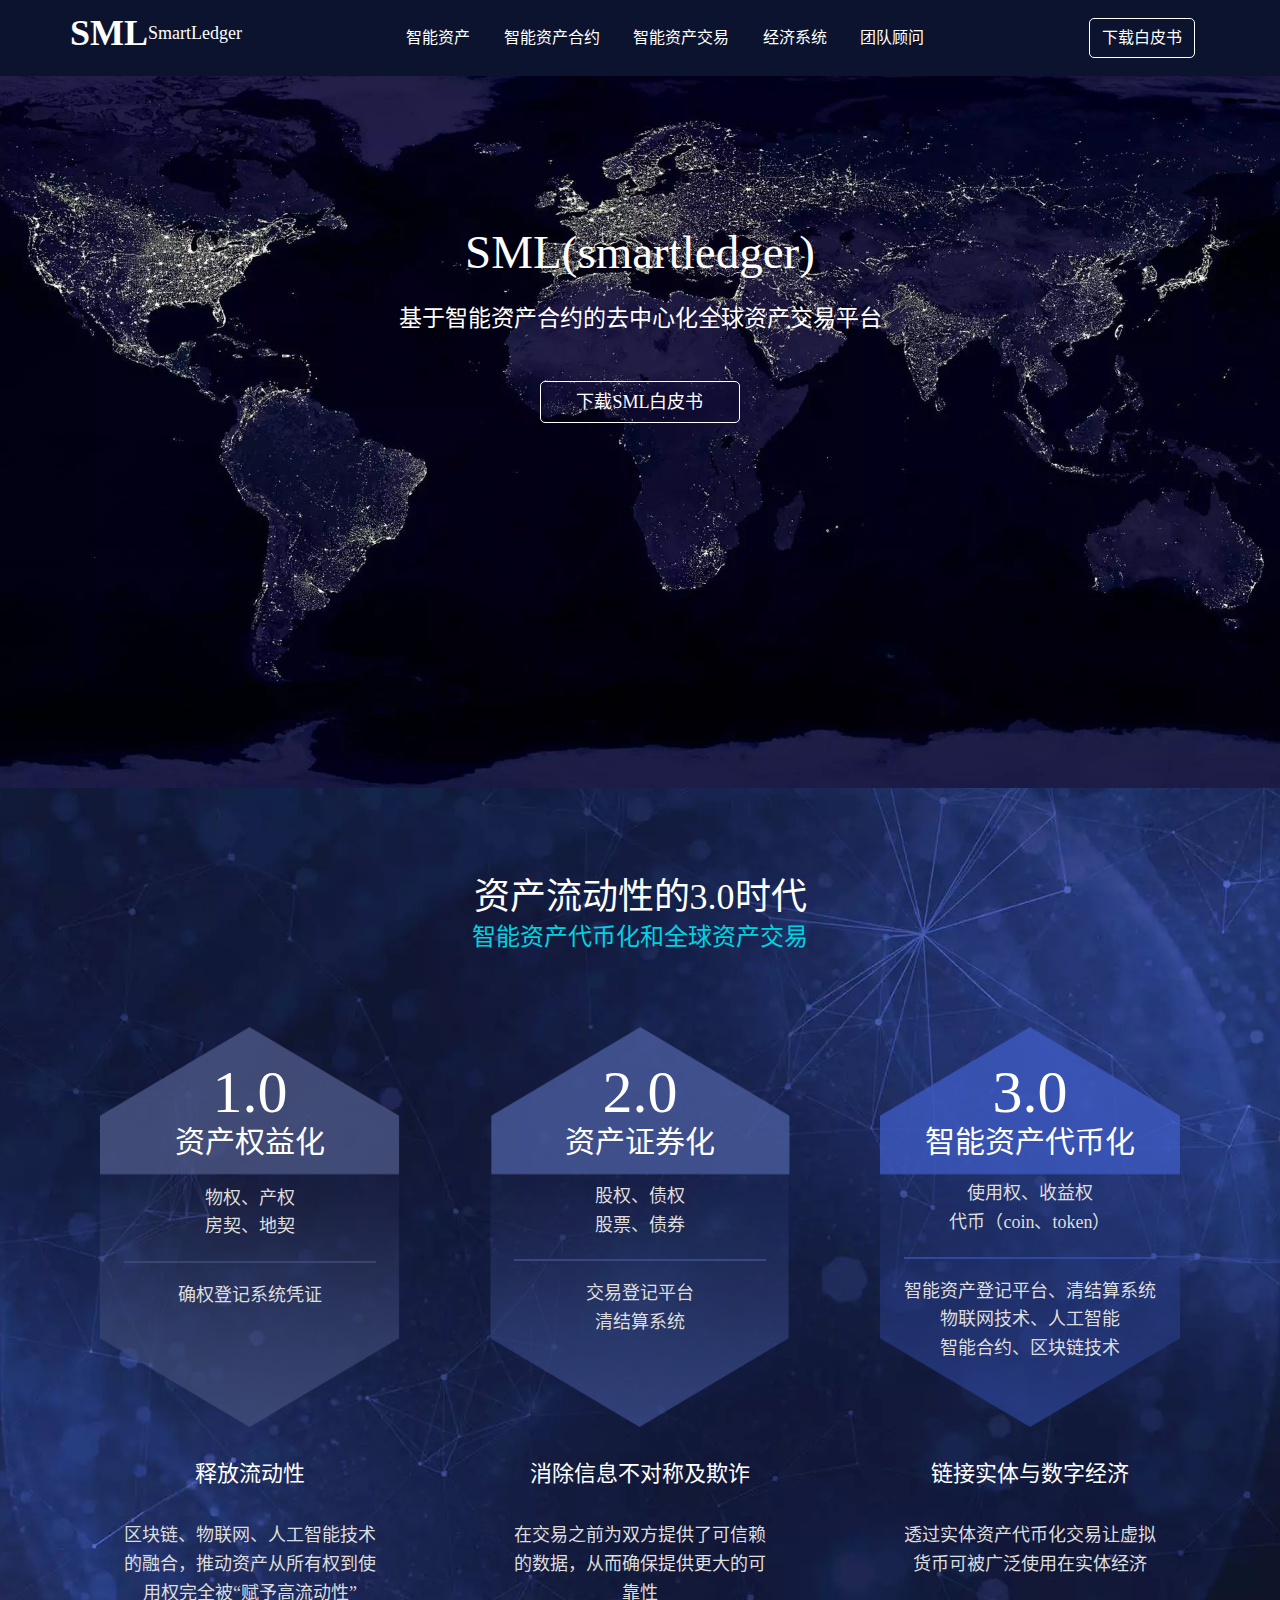
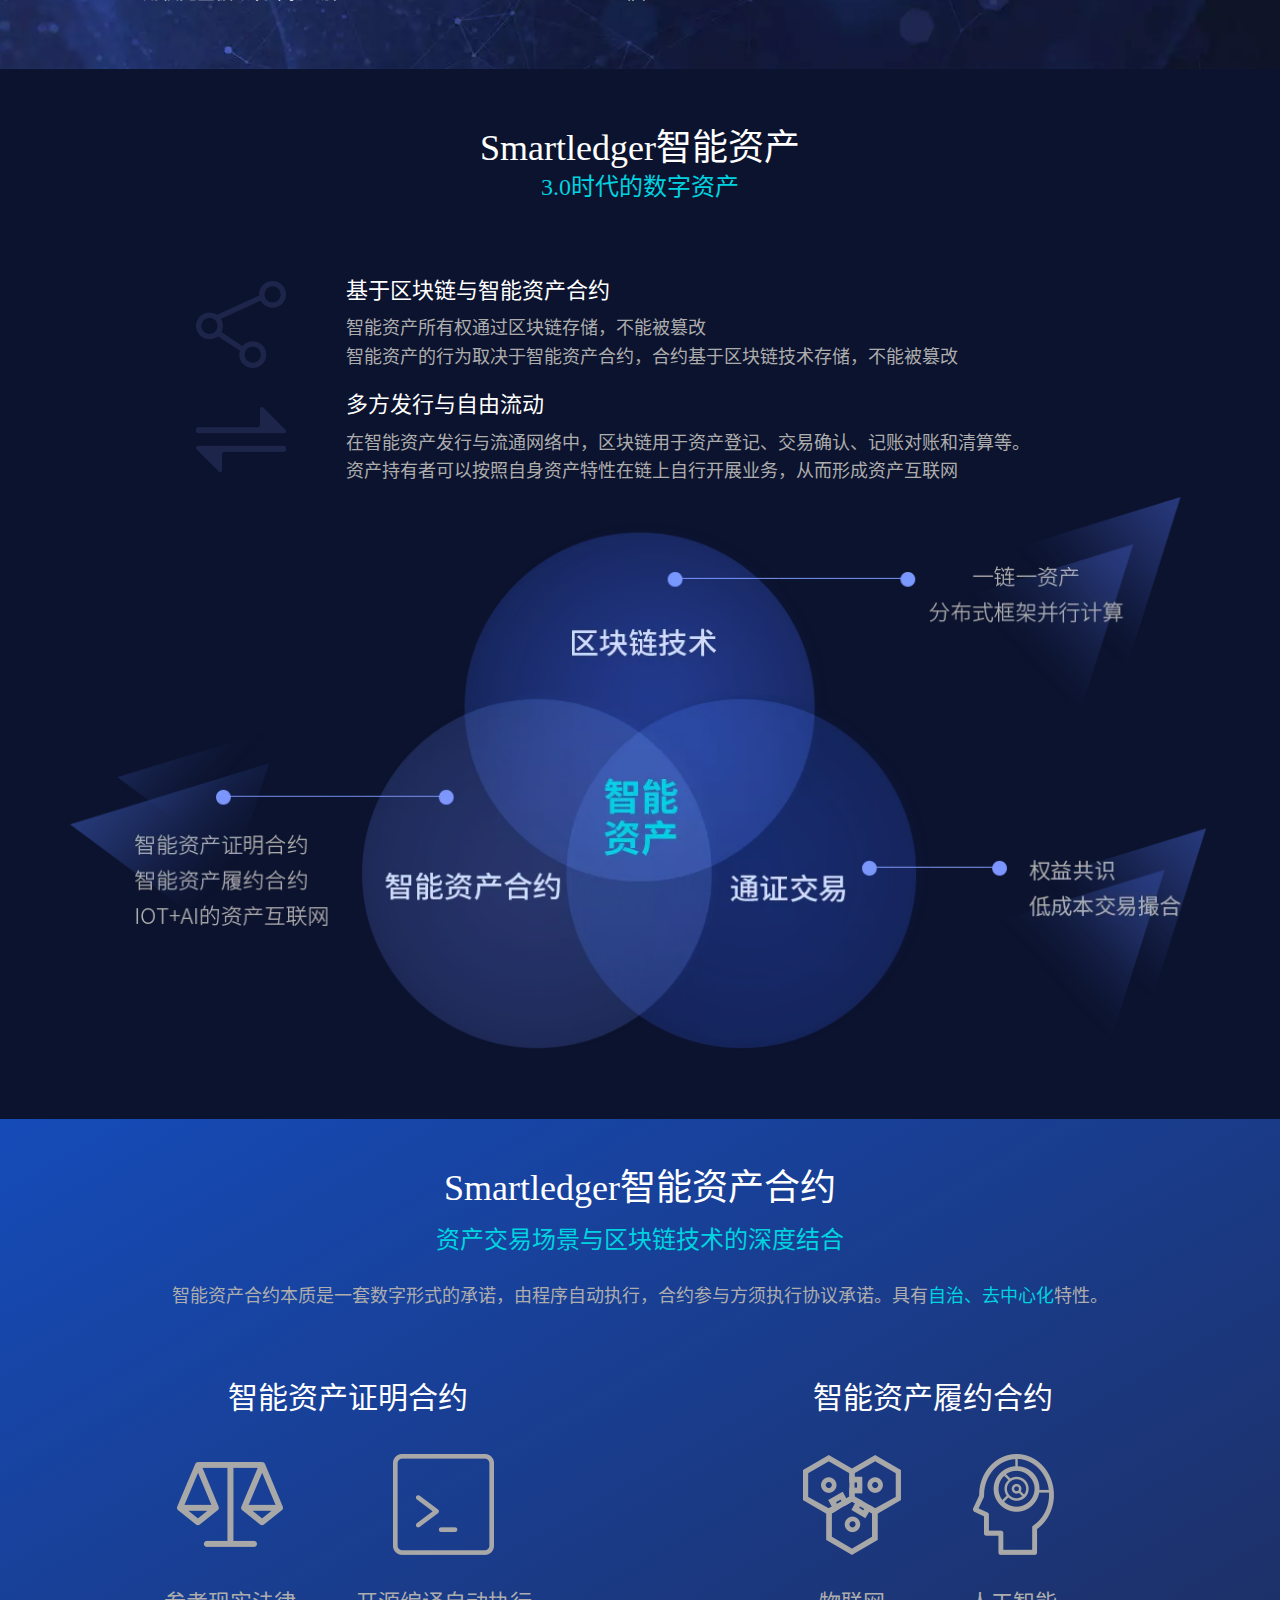
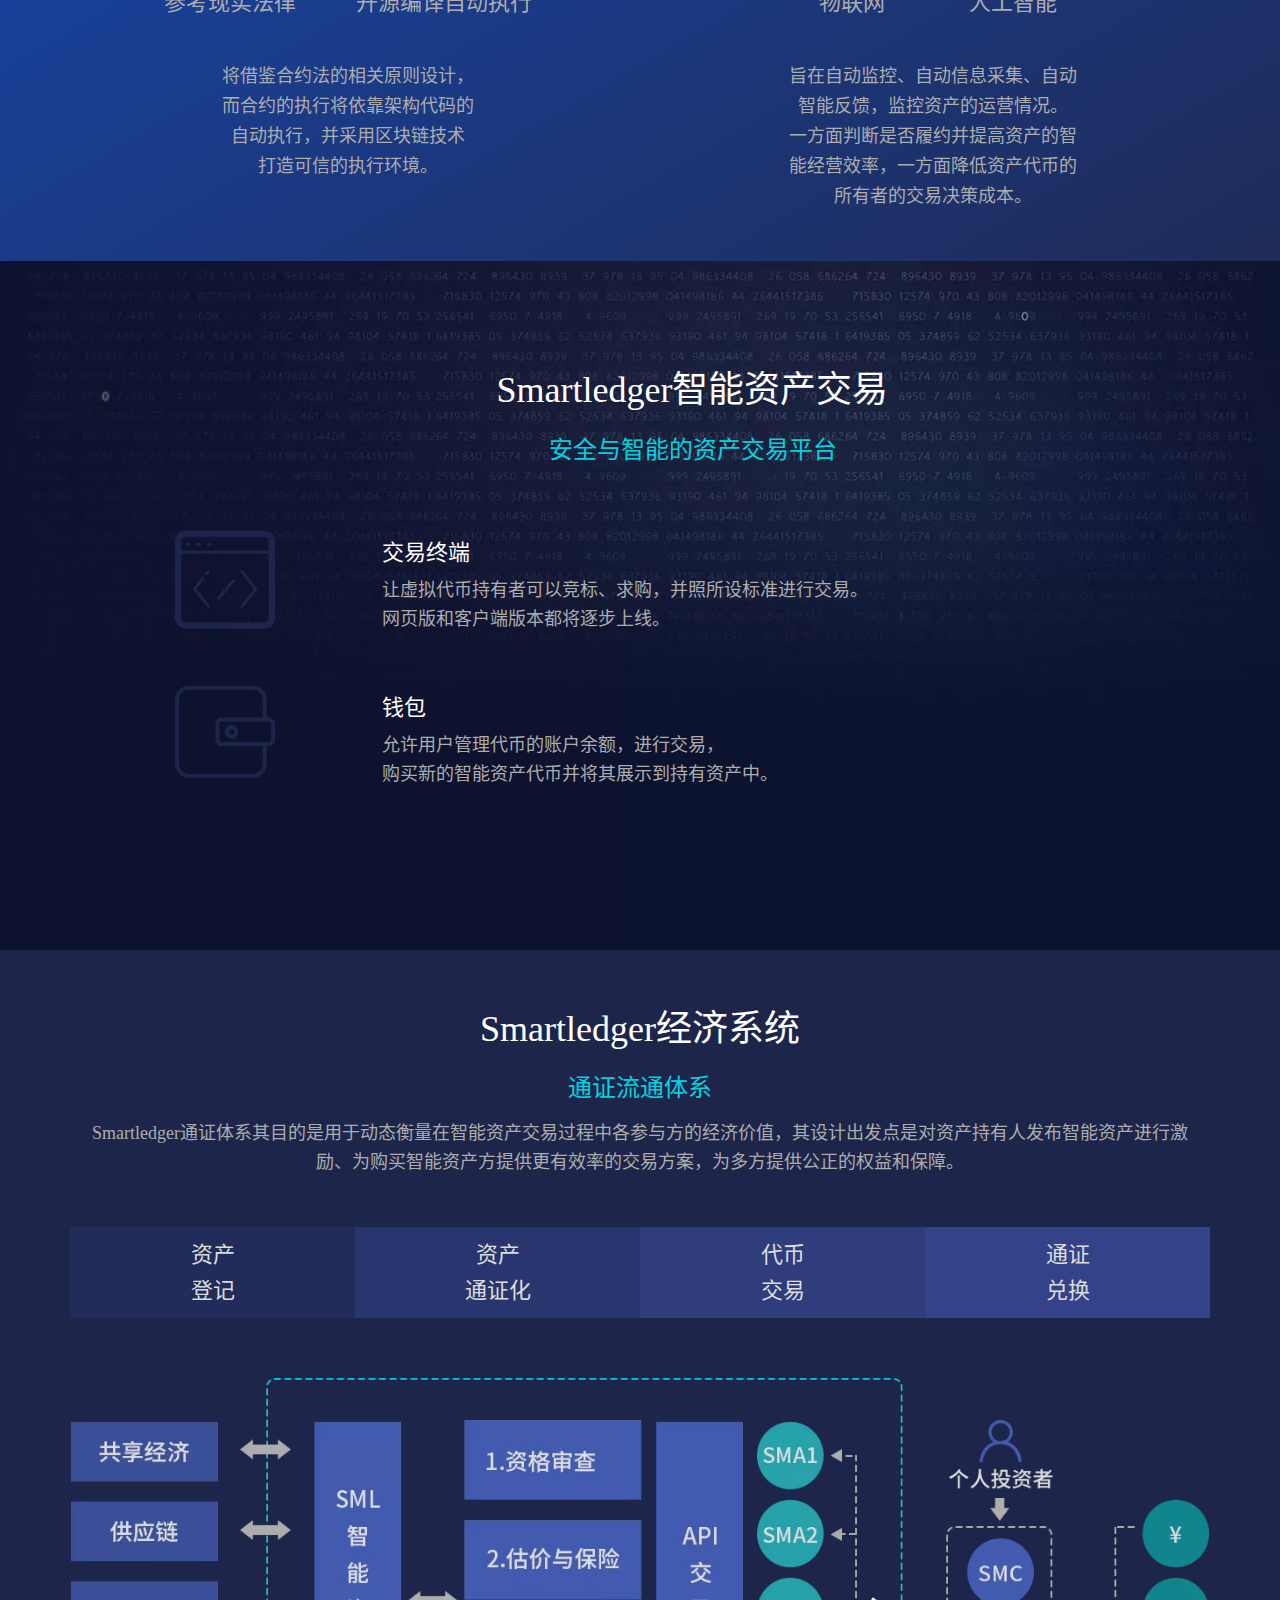
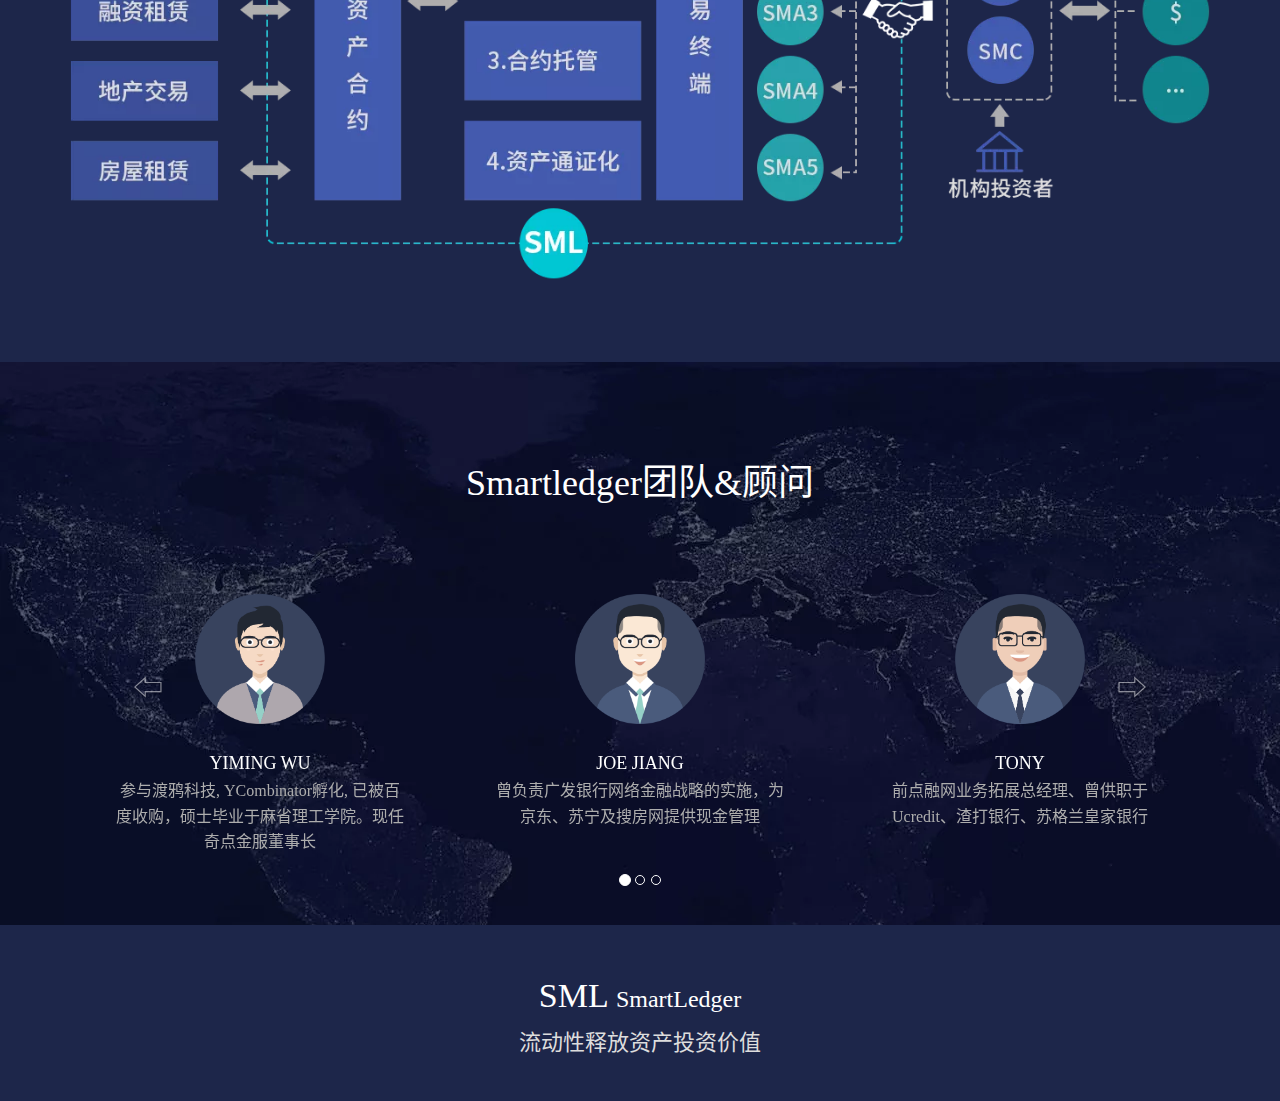
==== index.html @ 8472fa0f "修改图片，隐藏视频按钮" ====
<!DOCTYPE html>
<html class="no-js" lang="zh-CN"><head><meta http-equiv="Content-Type" content="text/html; charset=UTF-8">
  
<title>SML-SmartLedger</title>
<meta name="viewport" content="width=device-width, initial-scale=1.0">
<meta name="keywords" content="SML,sml,SmartLedger,smartledger,资产交易平台，交易平台，去中心化，智能资产">
<meta name="description" content="SML基于智能资产的去中心化资产交易平台-SmartLedger（SML）。">
<meta property="og:type" content="website">
<meta http-equiv="X-UA-Compatible" content="IE=edge">
<link rel="shortcut icon" href="./icon_35.png" type="image/x-icon">
<link href="./css/font-awesome.min.css" rel="stylesheet">
<link href="./css/app.css" rel="stylesheet">
<link rel="stylesheet" type="text/css" href="./css/style_cc.css">

<link rel="stylesheet" href="./css/index.css">


<!--[if lt IE 9]>
  <script src="./js/html5shiv.js"></script>
  <script src="./js/respond.js"></script>
<![endif]-->

<script async="" src="./js/hotjar-539921.js"></script>
<script async="" src="./js/modules-14db5ab5e0c940b032d5b5500ffa4f5d.js"></script>
<body data-spy="scroll" data-target=".navbar" data-offset="120" class="">
<!-- Start header -->
<header>
    <nav class="navbar navbar-default">
      <div class="container">

    <div class="navbar-header">
        <button type="button" class="navbar-toggle collapsed" data-toggle="collapse" data-target="#bs-example-navbar-collapse-1" aria-expanded="false">
            <span class="sr-only">Toggle navigation</span>
            <span class="icon-bar"></span>
            <span class="icon-bar"></span>
            <span class="icon-bar"></span>
        </button>
        <a class="navbar-brand" href="#videos"><h1>SML</h1> <span>SmartLedger</span></a>
    </div>

    <div class="collapse navbar-collapse" id="bs-example-navbar-collapse-1">
        <ul class="nav">
            <li><a href="#solution" class="page-scroll">智能资产</a></li>
            <li><a href="#be_found" class="page-scroll">智能资产合约</a></li>
            <li><a href="#how_it_works" class="page-scroll">智能资产交易</a></li>
            
            <li><a href="#features" class="page-scroll">经济系统</a></li>
            
            <li><a href="#testimonials" class="page-scroll">团队顾问</a></li>
            
            <a target="_blank" href="http://scapital-documents.oss-cn-beijing.aliyuncs.com/Smartledger%E7%99%BD%E7%9A%AE%E4%B9%A6.pdf" class="btn btn-trial">下载白皮书</a>
        </ul>
    </div>
</div>
    </nav>
</header>
<!-- End header -->

<!-- start video sections -->
<section class="video" id="videos">
      <div class="container-fluid">
    <div class="row">
        <div class="col-md-12 pad0">
            <div class="playbtn-container">
                <div href="#">
                    <img src="./img/earth.webp" class="img-responsive overlay">
                </div>
                <div class="content-div text-center">
                    <p class="video-title">SML(<span>smartledger</span>)</p>
                    <p class="video-tag">基于智能资产合约的去中心化全球资产交易平台</p>
                    <p class="video-button">
                        <a target="_blank" href="http://scapital-documents.oss-cn-beijing.aliyuncs.com/Smartledger%E7%99%BD%E7%9A%AE%E4%B9%A6.pdf">下载SML白皮书</a>
                        <!-- <a data-toggle="modal" data-target="#videoModal">查看视频<img src="./img/play.png"></a> -->
                    </p>
                </div>

            </div>
        </div>
    </div>
</div>
</section>
<!-- End video sections -->
<!-- Start Trial -->
<section class="trial">
    <div class="container">
    <div class="row">
        <div class="col-md-12 text-center">
            <h3 class="section-heading">资产流动性的3.0时代</h3>
            <p class="color-blue">智能资产代币化和全球资产交易</p>
            <div class="clearfix"></div>
            <div class="row space60 content">
                <div class="col-md-4 col-sm-4">
                    <div class="block1">
                        <p class="percentage">1.0<br><span>资产权益化</span></p>
                        <div class="content-title">物权、产权<br>房契、地契<br> <div>确权登记系统凭证</div></div>
                    </div>
                    <div class="content-bottom">
                        <h5>释放流动性</h5>
                        <p>区块链、物联网、人工智能技术的融合，推动资产从所有权到使用权完全被“赋予高流动性”</p>
                    </div>
                </div>
                <div class="col-md-4 col-sm-4">
                    <div class="block2">
                        <p class="percentage">2.0<br><span>资产证券化</span></p>
                        <div class="content-title">股权、债权<br>股票、债券<br> <div>交易登记平台<br>清结算系统</div></div>
                    </div>
                    <div class="content-bottom">
                        <h5>消除信息不对称及欺诈</h5>
                        <p>在交易之前为双方提供了可信赖的数据，从而确保提供更大的可靠性</p>
                    </div>
                </div>
                <div class="col-md-4 col-sm-4">
                    <div class="block3">
                        <p class="percentage">3.0<br><span>智能资产代币化</span></p>
                        <div class="content-title">使用权、收益权<br>代币（coin、token）<br> <div>智能资产登记平台、清结算系统<br>物联网技术、人工智能<br>智能合约、区块链技术</div></div>
                    </div>
                    
                    <div class="content-bottom">
                        <h5>链接实体与数字经济</h5>
                        <p>透过实体资产代币化交易让虚拟货币可被广泛使用在实体经济</p>
                    </div>
                </div>
            </div>
            <div class="row space30 mobile">
                <div class="col-xs-12 col-sm-12">
                    <div class="box">
                        <p class="percentage">1.0&nbsp;&nbsp;资产权益化</p>
                        <div class="content-title">物权、产权、房契、地契<br> <div>确权登记系统凭证</div></div>
                    </div>
                </div>
                <div class="col-xs-12 col-sm-12">
                    <div class="box">
                        <p class="percentage">2.0&nbsp;&nbsp;资产证券化</p>
                        <div class="content-title">股权、债权、股票、债券<br> <div>交易登记平台<br>清结算系统</div></div>
                    </div>
                </div>
                <div class="col-xs-12 col-sm-12">
                    <div class="box">
                        <p class="percentage">3.0&nbsp;&nbsp;智能资产代币化</p>
                        <div class="content-title">使用权、收益权、代币(coin\token)<br> <div>智能资产登记平台、清结算系统<br>物联网技术、人工智能<br>智能合约、区块链技术</div></div>
                    </div>
                </div>
                <div class="clearfix"></div>
                <div class="content-bottom">
                    <h5>释放流动性</h5>
                    <p>区块链、物联网、人工智能技术的融合，推动资产从所有权到使用权完全被“赋予高流动性”</p>
                </div>
                <div class="content-bottom">
                    <h5>消除信息不对称及欺诈</h5>
                    <p>在交易之前为双方提供了可信赖的数据，从而确保提供更大的可靠性</p>
                </div>
                <div class="content-bottom">
                    <h5>链接实体与数字经济</h5>
                    <p>透过实体资产代币化交易让虚拟货币可被广泛使用在实体经济</p>
                </div>

            </div> 
        </div>
    </div>
</div>
</section>
<!--End Start Trial -->

<!-- Start Solution -->
<section class="solution" id="solution">
    <div class="container">
    <div class="row">
        <div class="col-md-12 text-center">
            <h3 class="section-heading text-center">Smartledger智能资产</h3>
            <p class="color-blue">3.0时代的数字资产</p>
            <div class="clearfix"></div>
            <div class="space50 content">
                <div>
                    <div class="img">
                        <img src="./img/icon1.png" alt="">
                    </div>
                    <div>
                        <h5>基于区块链与智能资产合约</h5>
                        <p>智能资产所有权通过区块链存储，不能被篡改<br>智能资产的行为取决于智能资产合约，合约基于区块链技术存储，不能被篡改</p>
                    </div>
                </div>
                <div>
                    <div class="img">
                        <img src="./img/icon2.png" alt="">
                    </div>
                    <div>
                        <h5>多方发行与自由流动</h5>
                        <p>在智能资产发行与流通网络中，区块链用于资产登记、交易确认、记账对账和清算等。<br>资产持有者可以按照自身资产特性在链上自行开展业务，从而形成资产互联网</p>
                    </div>
                    
                </div>
            </div>
        </div>
        <div class="col-md-12 text-center assets-img">
            <img src="./img/image3.webp" alt="">
        </div>
    </div>
</div>
</section>
<!-- End Solution -->

<!-- Start Be found -->
<section class="be_found" id="be_found">
    <div class="container">
    <div class="row">
        <div class="col-md-12 text-center">
<h3 class="section-heading text-center">Smartledger智能资产合约</h3>
            <p class="color-blue text-height">资产交易场景与区块链技术的深度结合</p>
            <p class="text-2">智能资产合约本质是一套数字形式的承诺，由程序自动执行，合约参与方须执行协议承诺。具有<span style="color:#00d3e0;">自治、去中心化</span>特性。</p>
            <div class="clearfix"></div>
        </div>
        <div class="col-md-12">
            <div class="row content">
                <div class="col-md-6 col-sm-6">
                    <h5 class="add-review">智能资产证明合约</h5>
                    <div class="content-img">
                        <div>
                            <img src="./img/icon3.png" alt="">
                            <p>参考现实法律</p>
                        </div>
                        <div>
                            <img src="./img/icon4.png" alt="">
                            <p>开源编译自动执行</p>
                        </div>
                    </div>
                    <p class="description">将借鉴合约法的相关原则设计，<br class="hidden-xs hidden-sm">
                        而合约的执行将依靠架构代码的
                        <br class="hidden-xs hidden-sm">
                        自动执行，并采用区块链技术
                        <br class="hidden-xs hidden-sm">
                        打造可信的执行环境。
                        <br class="hidden-xs hidden-sm">
                    </p>
                </div>

                <div class="col-md-6 col-sm-6 ">
                        <!-- <img src="./Confident Customer Converts Visitors into Buyers_files/img2.png" class="img-responsive" alt="Ratings"> -->
                        <h5 class="add-review">智能资产履约合约</h5>
                        <div class="content-img">
                            <div>
                                <img src="./img/icon5.png" alt="">
                                <p>物联网</p>
                            </div>
                            <div>
                                <img src="./img/icon6.png" alt="">
                                <p>人工智能</p>
                            </div>
                        </div>
                        <p class="description">旨在自动监控、自动信息采集、自动<br class="hidden-xs hidden-sm">
                            智能反馈，监控资产的运营情况。
                            <br class="hidden-xs hidden-sm">
                            一方面判断是否履约并提高资产的智
                            <br class="hidden-xs hidden-sm">
                            能经营效率，一方面降低资产代币的
                            <br class="hidden-xs hidden-sm">
                            所有者的交易决策成本。
                        </p>
                    </div>
            </div>
        </div>
    </div>
</div>
</section>
<!-- End Be found -->

<!-- Start how_it_works -->
<section class="how_it_works" id="how_it_works">
    <div class="container">
        <div class="row">
            <div class="col-md-12 text-center">
<h3 class="section-heading text-center">Smartledger智能资产交易</h3>
                <p class="color-blue text-height">安全与智能的资产交易平台</p>
                <div class="clearfix"></div>
                <div class="space50 content">
                    
                    <div>
                        <div class="img">
                            <img src="./img/icon7.png" alt="">
                        </div>
                        <div>
                            <h5>交易终端</h5>
                            <p>让虚拟代币持有者可以竞标、求购，并照所设标准进行交易。<br class="hidden-xs hidden-sm">网页版和客户端版本都将逐步上线。</p>
                        </div>
                    </div>
                    <div>
                        <div class="img">
                            <img src="./img/icon8.png" alt="">
                        </div>
                        <div>
                            <h5>钱包</h5>
                            <p>允许用户管理代币的账户余额，进行交易，<br>购买新的智能资产代币并将其展示到持有资产中。</p>
                        </div>
                    </div>
                </div>
            </div>
        </div>
   
</div>
</section>
<!-- End how_it_works -->

<!-- Start Features -->
<section class="features" id="features">
    <div class="container">
        <div class="row">
            <div class="col-md-12 text-center ">
<h3 class="section-heading text-center">Smartledger经济系统</h3>
                <p class="color-blue text-height">通证流通体系</p>
<p class="text-2">Smartledger通证体系其目的是用于动态衡量在智能资产交易过程中各参与方的经济价值，其设计出发点是对资产持有人发布智能资产进行激励、为购买智能资产方提供更有效率的交易方案，为多方提供公正的权益和保障。</p>
                <div class="classification">
                    <span>资产<br>登记</span>
                    <span>资产<br>通证化</span>
                    <span>代币<br>交易</span>
                    <span>通证<br>兑换</span>
                </div>
                <div class="clearfix"></div>
            </div>
            <div class="col-md-12 text-center assets-img">
                <img src="./img/image4.webp" alt="">
            </div>
        </div>
        
    </div>
</section>
<!-- End how_it_works -->

<!-- Start testimonials -->
<section class="testimonials" id="testimonials" style="background-color: #242933">
    <div class="container">
        <div class="row space80">
            <div class="col-md-12 text-center">
<h3 style="color: #fff;">Smartledger团队&顾问</h3>
            </div>

            <div id="carousel-example-generic" class="carousel slide" data-ride="carousel">
                <!-- Indicators -->
                <ol class="carousel-indicators">
                    <li data-target="#carousel-example-generic" data-slide-to="0" class="active"></li>
                    <li data-target="#carousel-example-generic" data-slide-to="1"></li>
                    <li data-target="#carousel-example-generic" data-slide-to="2"></li>
                </ol>
                
                <!-- Wrapper for slides -->
                <div class="carousel-inner" role="listbox">
                    <div class="item active">
                            <div class="col-md-12 text-center space80">
                                <div class="col-md-4 col-sm-6 col-xs-12">
                                    <div class="features-list">
                                        <div class="star-container">
                                            <div class="blur">
                                                <img src="./img/character/yiming.png" class="img-responsive center-block whitestar">
                                            </div>
                                        </div>
                                        <div class="content-middle">
                                            <p class="feature-title ">Yiming Wu</p>
                                        </div>
                                        <p class="details">参与渡鸦科技, YCombinator孵化, 已被百度收购，硕士毕业于麻省理工学院。现任奇点金服董事长</p>
                                    </div>
                                </div>
                                <div class="col-md-4 col-sm-6 col-xs-12">
                                    <div class="features-list">
                                        <div class="star-container">
                                            <div class="blur">
                                                <img src="./img/character/JOE.png" class="img-responsive center-block whitestar">
                                            </div>
                                            
                                        </div>
                                        <div class="content-middle">
                                            <p class="feature-title ">Joe Jiang</p>
                                        </div>
                                        <p class="details">曾负责广发银行网络金融战略的实施，为京东、苏宁及搜房网提供现金管理<br>&nbsp;</p>
                                    </div>
                                </div>
                                <div class="col-md-4 col-sm-6 col-xs-12">
                                    <div class="features-list">
                                        <div class="star-container">
                                            <div class="blur">
                                                <img src="./img/character/TONY.png" class="img-responsive center-block whitestar">
                                            </div>
                                        </div>
                                        <div class="content-middle">
                                            <p class="feature-title ">Tony</p>
                                        </div>
                                        <p class="details">前点融网业务拓展总经理、曾供职于Ucredit、渣打银行、苏格兰皇家银行<br>&nbsp;</p>
                                    </div>
                                </div>
                            </div>
                        <!-- <img src="..." alt="...1">
                        <div class="carousel-caption">
                            ...11111
                        </div> -->
                    </div>
                    <div class="item">
                        <div class="col-md-12 text-center space80">
                            <div class="col-md-4 col-sm-6 col-xs-12">
                                <div class="features-list">
                                    <div class="star-container">
                                        <div class="blur">
                                            <img src="./img/character/WEN YAN.png" class="img-responsive center-block whitestar">
                                        </div>
                                    </div>
                                    <div class="content-middle">
                                        <p class="feature-title ">Wenyan Tan</p>
                                    </div>
                                    <p class="details">DB2 DBA和大数据专家，某私募投行区块链事业部总经理<br>&nbsp;</p>
                                </div>
                            </div>
                            <div class="col-md-4 col-sm-6 col-xs-12">
                                <div class="features-list">
                                    <div class="star-container">
                                        <div class="blur">
                                            <img src="./img/character/CHARLES.png" class="img-responsive center-block whitestar">
                                        </div>
                                    </div>
                                    <div class="content-middle">
                                        <p class="feature-title ">Charles Xie</p>
                                    </div>
                                    <p class="details">Zilliz公司的创始人和CEO，曾就职甲骨文(Orade)公司美国总部，负责数据库系统的核心研发工作</p>
                                </div>
                            </div>
                            <div class="col-md-4 col-sm-6 col-xs-12">
                                <div class="features-list">
                                    <div class="star-container">
                                        <div class="blur">
                                            <img src="./img/character/RICKY.png" class="img-responsive center-block whitestar">
                                        </div>
                                    </div>
                                    <div class="content-middle">
                                        <p class="feature-title ">Ricky Ng</p>
                                    </div>
                                    <p class="details">IHT全球不动产区块链交易云平台创始人。爱点击iClick联合创始人<br>【Nasdaq ICLK】</p>
                                </div>
                            </div>
                        </div>
                        <!-- <img src="..." alt="...2">
                        <div class="carousel-caption">
                            ...22222
                        </div> -->
                    </div>
                    <div class="item">
                        <div class="col-md-12 text-center space80">
                            <div class="col-md-4 col-sm-6 col-xs-12">
                                    <div class="features-list">
                                        <div class="star-container">
                                            <div class="blur">
                                                <img src="./img/character/COO.png" class="img-responsive center-block whitestar">
                                            </div>
                                        </div>
                                        <div class="content-middle">
                                            <p class="feature-title ">Vincent Chen</p>
                                        </div>
                                        <p class="details">曾任职于百度金融、毕博咨询。现任奇点金服COO<br>&nbsp;</p>
                                    </div>
                                </div>
                                <div class="col-md-4 col-sm-6 col-xs-12">
                                    <div class="features-list">
                                        <div class="star-container">
                                            <div class="blur">
                                                <img src="./img/character/NPCA.png" class="img-responsive center-block whitestar">
                                            </div>
                                        </div>
                                        <div class="content-middle">
                                            <p class="feature-title "></p>
                                        </div>
                                        <p class="details">IBM Fabric联合创始人<br>平安壹账通区块链产品负责人<br>&nbsp;</p>
                                    </div>
                                </div>
                                <div class="col-md-4 col-sm-6 col-xs-12">
                                    <div class="features-list">
                                        <div class="star-container">
                                            <div class="blur">
                                                <img src="./img/character/NPCA.png" class="img-responsive center-block whitestar">
                                            </div>
                                        </div>
                                        <div class="content-middle">
                                            <p class="feature-title "></p>
                                        </div>
                                        <p class="details">百度区块链技术负责人<br>&nbsp;<br>&nbsp;</p>
                                    </div>
                                </div>
                        </div>
                        <!-- <img src="..." alt="...2">
                        <div class="carousel-caption">
                            ...22222
                        </div> -->
                    </div>
                </div>
                
                <!-- Controls -->
                <a class="left carousel-control" href="#carousel-example-generic" role="button" data-slide="prev">
                    <span class="glyphicon glyphicon-chevron-left" aria-hidden="true"></span>
                    <span class="sr-only">Previous</span>
                </a>
                <a class="right carousel-control" href="#carousel-example-generic" role="button" data-slide="next">
                    <span class="glyphicon glyphicon-chevron-right" aria-hidden="true"></span>
                    <span class="sr-only">Next</span>
                </a>
            </div>

            <div id="mbCharacter" class="carousel slide" data-ride="carousel">

                <div class="carousel-inner" role="listbox">
                    <div class="item active">
                        <div class="col-md-4 col-sm-12 col-xs-12">
                            <div class="features-list">
                                <div class="star-container">
                                    <div class="blur">
                                        <img src="./img/character/yiming.png" class="img-responsive center-block whitestar">
                                    </div>
                                </div>
                                <div class="content-middle">
                                    <p class="feature-title ">Yiming Wu</p>
                                </div>
                                <p class="details">参与渡鸦科技, YCombinator孵化, 已被百度收购，硕士毕业于麻省理工学院。现任奇点金服董事长</p>
                            </div>
                        </div>
                    </div>
                    <div class="item">
                        <div class="col-md-4 col-sm-6 col-xs-12">
                            <div class="features-list">
                                <div class="star-container">
                                    <div class="blur">
                                        <img src="./img/character/JOE.png" class="img-responsive center-block whitestar">
                                    </div>
                                    
                                </div>
                                <div class="content-middle">
                                    <p class="feature-title ">Joe Jiang</p>
                                </div>
                                <p class="details">曾负责广发银行网络金融战略的实施，为京东、苏宁及搜房网提供现金管理</p>
                            </div>
                        </div>
                    </div>
                    <div class="item">
                        <div class="col-md-4 col-sm-6 col-xs-12">
                            <div class="features-list">
                                <div class="star-container">
                                    <div class="blur">
                                        <img src="./img/character/TONY.png" class="img-responsive center-block whitestar">
                                    </div>
                                </div>
                                <div class="content-middle">
                                    <p class="feature-title ">Tony</p>
                                </div>
                                <p class="details">前点融网业务拓展总经理、曾供职于Ucredit、渣打银行、苏格兰皇家银行<br>&nbsp;</p>
                            </div>
                        </div>
                    </div>
                    <div class="item">
                        <div class="col-md-4 col-sm-6 col-xs-12">
                            <div class="features-list">
                                <div class="star-container">
                                    <div class="blur">
                                        <img src="./img/character/WEN YAN.png" class="img-responsive center-block whitestar">
                                    </div>
                                </div>
                                <div class="content-middle">
                                    <p class="feature-title ">Wenyan Tan</p>
                                </div>
                                <p class="details">DB2 DBA和大数据专家，某私募投行区块链事业部总经理<br>&nbsp;</p>
                            </div>
                        </div>
                    </div>
                    <div class="item">
                        <div class="col-md-4 col-sm-6 col-xs-12">
                            <div class="features-list">
                                <div class="star-container">
                                    <div class="blur">
                                        <img src="./img/character/CHARLES.png" class="img-responsive center-block whitestar">
                                    </div>
                                </div>
                                <div class="content-middle">
                                    <p class="feature-title ">Charles Xie</p>
                                </div>
                                <p class="details">Zilliz公司的创始人和CEO，曾就职甲骨文(Orade)公司美国总部，负责数据库系统的核心研发工作</p>
                            </div>
                        </div>
                    </div>
                    <div class="item">
                        <div class="col-md-4 col-sm-6 col-xs-12">
                            <div class="features-list">
                                <div class="star-container">
                                    <div class="blur">
                                        <img src="./img/character/RICKY.png" class="img-responsive center-block whitestar">
                                    </div>
                                </div>
                                <div class="content-middle">
                                    <p class="feature-title ">Ricky Ng</p>
                                </div>
                                <p class="details">IHT全球不动产区块链交易云平台创始人。爱点击iClick联合创始人<br>【Nasdaq ICLK】</p>
                            </div>
                        </div>
                    </div>
                    <div class="item">
                        <div class="col-md-4 col-sm-6 col-xs-12">
                            <div class="features-list">
                                <div class="star-container">
                                    <div class="blur">
                                        <img src="./img/character/COO.png" class="img-responsive center-block whitestar">
                                    </div>
                                </div>
                                <div class="content-middle">
                                    <p class="feature-title ">Vincent Chen</p>
                                </div>
                                <p class="details">曾任职于百度金融、毕博咨询。现任奇点金服COO<br>&nbsp;</p>
                            </div>
                        </div>
                    </div>
                    <div class="item">
                        <div class="col-md-4 col-sm-6 col-xs-12">
                            <div class="features-list">
                                <div class="star-container">
                                    <div class="blur">
                                        <img src="./img/character/NPCA.png" class="img-responsive center-block whitestar">
                                    </div>
                                </div>
                                <div class="content-middle">
                                    <p class="feature-title">&nbsp;&nbsp;&nbsp;&nbsp;</p>
                                </div>
                                <p class="details">IBM Fabric联合创始人<br>平安壹账通区块链产品负责人<br>&nbsp;</p>
                            </div>
                        </div>
                    </div>
                    <div class="item">
                        <div class="col-md-4 col-sm-6 col-xs-12">
                            <div class="features-list">
                                <div class="star-container">
                                    <div class="blur">
                                        <img src="./img/character/NPCA.png" class="img-responsive center-block whitestar">
                                    </div>
                                </div>
                                <div class="content-middle">
                                    <p class="feature-title">&nbsp;&nbsp;&nbsp;&nbsp;</p>
                                </div>
                                <p class="details">百度区块链技术负责人<br>&nbsp;<br>&nbsp;</p>
                            </div>
                        </div>
                    </div>
                </div>
                
                <!-- Controls -->
                <a class="left carousel-control" href="#mbCharacter" role="button" data-slide="prev">
                    <span class="glyphicon glyphicon-chevron-left" aria-hidden="true"></span>
                    <span class="sr-only">Previous</span>
                </a>
                <a class="right carousel-control" href="#mbCharacter" role="button" data-slide="next">
                    <span class="glyphicon glyphicon-chevron-right" aria-hidden="true"></span>
                    <span class="sr-only">Next</span>
                </a>
            </div>



            <!-- <div id="mbCharacter" class="col-md-12 text-center space80">
                    
                <div class="col-md-4 col-sm-6 col-xs-12">
                    <div class="features-list">
                        <div class="star-container">
                            <div class="blur">
                                <img src="./img/character/小人-10.png" class="img-responsive center-block whitestar">
                            </div>
                        </div>
                        <div class="content-middle">
                            <p class="feature-title ">Yiming Wu</p>
                        </div>
                        <p class="details">参与渡鸦科技, YCombinator孵化, 已被百度收购，硕士毕业于麻省理工学院。现任奇点金服董事长</p>
                    </div>
                </div>
                <div class="col-md-4 col-sm-6 col-xs-12">
                    <div class="features-list">
                        <div class="star-container">
                            <div class="blur">
                                <img src="./img/character/JOE.png" class="img-responsive center-block whitestar">
                            </div>
                            
                        </div>
                        <div class="content-middle">
                            <p class="feature-title ">Joe Jiang</p>
                        </div>
                        <p class="details">曾负责广发银行网络金融战略的实施，为京东、苏宁及搜房网提供现金管理<br>&nbsp;</p>
                    </div>
                </div>
                <div class="col-md-4 col-sm-6 col-xs-12">
                    <div class="features-list">
                        <div class="star-container">
                            <div class="blur">
                                <img src="./img/character/TONY.png" class="img-responsive center-block whitestar">
                            </div>
                        </div>
                        <div class="content-middle">
                            <p class="feature-title ">Tony</p>
                        </div>
                        <p class="details">前点融网业务拓展总经理、曾供职于Ucredit、渣打银行、苏格兰皇家银行<br>&nbsp;</p>
                    </div>
                </div>
                <div class="col-md-4 col-sm-6 col-xs-12">
                    <div class="features-list">
                        <div class="star-container">
                            <div class="blur">
                                <img src="./img/character/WEN YAN.png" class="img-responsive center-block whitestar">
                            </div>
                        </div>
                        <div class="content-middle">
                            <p class="feature-title ">Wenyan Tan</p>
                        </div>
                        <p class="details">DB2 DBA和大数据专家，某私募投行区块链事业部总经理<br>&nbsp;</p>
                    </div>
                </div>
                <div class="col-md-4 col-sm-6 col-xs-12">
                    <div class="features-list">
                        <div class="star-container">
                            <div class="blur">
                                <img src="./img/character/CHARLES.png" class="img-responsive center-block whitestar">
                            </div>
                        </div>
                        <div class="content-middle">
                            <p class="feature-title ">Charles Xie</p>
                        </div>
                        <p class="details">Zilliz公司的创始人和CEO，曾就职甲骨文(Orade)公司美国总部，负责数据库系统的核心研发工作</p>
                    </div>
                </div>
                <div class="col-md-4 col-sm-6 col-xs-12">
                    <div class="features-list">
                        <div class="star-container">
                            <div class="blur">
                                <img src="./img/character/RICKY.png" class="img-responsive center-block whitestar">
                            </div>
                        </div>
                        <div class="content-middle">
                            <p class="feature-title ">Ricky Ng</p>
                        </div>
                        <p class="details">IHT全球不动产区块链交易云平台创始人。爱点击iClick联合创始人<br>【Nasdaq ICLK】</p>
                    </div>
                </div>
                <div class="col-md-4 col-sm-6 col-xs-12">
                    <div class="features-list">
                        <div class="star-container">
                            <div class="blur">
                                <img src="./img/character/COO.png" class="img-responsive center-block whitestar">
                            </div>
                        </div>
                        <div class="content-middle">
                            <p class="feature-title ">VINCENT CHEN</p>
                        </div>
                        <p class="details">曾任职于百度金融、毕博咨询。现任奇点金服COO</p>
                    </div>
                </div>
                <div class="col-md-4 col-sm-6 col-xs-12">
                    <div class="features-list">
                        <div class="star-container">
                            <div class="blur">
                                <img src="./img/character/NPCA.png" class="img-responsive center-block whitestar">
                            </div>
                        </div>
                        <div class="content-middle">
                            <p class="feature-title "></p>
                        </div>
                        <p class="details">IBM Fabric联合创始人<br>平安壹账通区块链产品负责人</p>
                    </div>
                </div>
                <div class="col-md-4 col-sm-6 col-xs-12">
                    <div class="features-list">
                        <div class="star-container">
                            <div class="blur">
                                <img src="./img/character/NPCA.png" class="img-responsive center-block whitestar">
                            </div>
                        </div>
                        <div class="content-middle">
                            <p class="feature-title "></p>
                        </div>
                        <p class="details">百度区块链技术负责人<br>&nbsp;</p>
                    </div>
                </div>
                
            </div> -->
            

        </div>
        
    </div>
</section>

<!-- start footer -->
<footer>
    <div class="container">
        <div class="row">
            <div class="col-md-12 text-center">
                <h2>SML <span>SmartLedger</span></h2>
                <p>流动性释放资产投资价值</p>
            </div>
        </div>
    </div>
</footer>
  <div class="modal fade" id="videoModal" tabindex="-1" role="dialog" style="display: none;">
    <div class="modal-dialog" role="document">
        <div class="modal-content">
            <div class="modal-body">
                <div class="wrapper">
                    <span id="closeVideo">X</span>
                    <video id="video" onclick="playVideo(this);" controlslist="nodownload">
                        <source src="./Jan 22 2018 2_01 PM.webm" type="video/mp4">
                    </video>
                    <div id="control">
                        <button class="my-btn" id="video-replay"></button>
                        <button class="my-btn" id="play-pause" style="display: none;"></button>
                    </div>
                </div>
            </div>
        </div>
    </div>
</div>

<script src="./js/jquery.min.js"></script>
<script src="./js/bootstrap.min.js"></script>

<script src="./js/jquery-ui.min.js"></script>
<script src="./js/custome.js"></script>
<script>
    $(function(){
        var nav =$('header > nav');
        $(window).on('scroll',function(){
            if($(document).scrollTop() >= 72){
                nav.css('opacity',0.8);
            }else{
                nav.css('opacity',1);
            }
        });
        var nav = $('#bs-example-navbar-collapse-1');
        var navs = $('#bs-example-navbar-collapse-1 > ul > li');
        var download = $('#bs-example-navbar-collapse-1 > ul > a');
        navs.click(function(){
            nav.removeClass('in');
        });
        download.click(function(){
            nav.removeClass('in');
        });
        var character = $('#mbCharacter');
        var startX,endX;
        var offset = 50;
        character.on('touchstart',function(e){
            startX = e.originalEvent.touches[0].clientX;
        }).on('touchmove',function(e){
            endX = e.originalEvent.touches[0].clientX;
        }).on('touchend',function(e){
            var distance = Math.abs(startX-endX);
            if(distance>offset){
                $(this).carousel(startX>endX?'next':'prev');
            }
        })
    });
</script>

</body>
</html>
---- css/app.css ----
@import url(https://fonts.googleapis.com/css?family=Raleway:300,400,600);.label,sub,sup{vertical-align:baseline}hr,img{border:0}body,figure{margin:0}.btn-group>.btn-group,.btn-toolbar .btn,.btn-toolbar .btn-group,.btn-toolbar .input-group,.col-xs-1,.col-xs-10,.col-xs-11,.col-xs-12,.col-xs-2,.col-xs-3,.col-xs-4,.col-xs-5,.col-xs-6,.col-xs-7,.col-xs-8,.col-xs-9,.dropdown-menu{float:left}.img-responsive,.img-thumbnail,.table,label{max-width:100%}*,:after,:before,input[type=search]{box-sizing:border-box}.navbar-fixed-bottom .navbar-collapse,.navbar-fixed-top .navbar-collapse,.pre-scrollable{max-height:340px}.breadcrumb,.carousel-indicators,.dropdown-menu,.media-list,.nav,.pager{list-style:none}html{font-family:sans-serif;-ms-text-size-adjust:100%;-webkit-text-size-adjust:100%}article,aside,details,figcaption,figure,footer,header,hgroup,main,menu,nav,section,summary{display:block}audio,canvas,progress,video{display:inline-block;vertical-align:baseline}audio:not([controls]){display:none;height:0}[hidden],template{display:none}a{background-color:transparent}a:active,a:hover{outline:0}b,optgroup,strong{font-weight:700}dfn{font-style:italic}h1{margin:.67em 0}mark{background:#ff0;color:#000}sub,sup{font-size:75%;line-height:0;position:relative}sup{top:-.5em}sub{bottom:-.25em}img{vertical-align:middle}svg:not(:root){overflow:hidden}hr{box-sizing:content-box;height:0}pre,textarea{overflow:auto}code,kbd,pre,samp{font-size:1em}button,input,optgroup,select,textarea{color:inherit;font:inherit;margin:0}button{overflow:visible}button,select{text-transform:none}button,html input[type=button],input[type=reset],input[type=submit]{-webkit-appearance:button;cursor:pointer}button[disabled],html input[disabled]{cursor:default}button::-moz-focus-inner,input::-moz-focus-inner{border:0;padding:0}input[type=checkbox],input[type=radio]{box-sizing:border-box;padding:0}input[type=number]::-webkit-inner-spin-button,input[type=number]::-webkit-outer-spin-button{height:auto}input[type=search]::-webkit-search-cancel-button,input[type=search]::-webkit-search-decoration{-webkit-appearance:none}legend,td,th{padding:0}table{border-collapse:collapse;border-spacing:0}@media print{blockquote,img,pre,tr{page-break-inside:avoid}*,:after,:before{background:0 0!important;color:#000!important;box-shadow:none!important;text-shadow:none!important}a,a:visited{text-decoration:underline}a[href]:after{content:" (" attr(href) ")"}abbr[title]:after{content:" (" attr(title) ")"}a[href^="#"]:after,a[href^="javascript:"]:after{content:""}blockquote,pre{border:1px solid #999}thead{display:table-header-group}img{max-width:100%!important}h2,h3,p{orphans:3;widows:3}h2,h3{page-break-after:avoid}.navbar{display:none}.btn>.caret,.dropup>.btn>.caret{border-top-color:#000!important}.label{border:1px solid #000}.table{border-collapse:collapse!important}.table td,.table th{background-color:#fff!important}.table-bordered td,.table-bordered th{border:1px solid #ddd!important}}.btn,.btn-danger.active,.btn-danger:active,.btn-default.active,.btn-default:active,.btn-info.active,.btn-info:active,.btn-primary.active,.btn-primary:active,.btn-warning.active,.btn-warning:active,.btn.active,.btn:active,.dropdown-menu>.disabled>a:focus,.dropdown-menu>.disabled>a:hover,.form-control,.navbar-toggle,.open>.btn-danger.dropdown-toggle,.open>.btn-default.dropdown-toggle,.open>.btn-info.dropdown-toggle,.open>.btn-primary.dropdown-toggle,.open>.btn-warning.dropdown-toggle{background-image:none}.img-thumbnail,body{background-color:#f5f8fa}@font-face{font-family:Glyphicons Halflings;src:url(fonts/glyphicons-halflings-regular.eot?f4769f9bdb7466be65088239c12046d1);src:url(fonts/glyphicons-halflings-regular.eot?f4769f9bdb7466be65088239c12046d1) format("embedded-opentype"),url(fonts/glyphicons-halflings-regular.woff2?448c34a56d699c29117adc64c43affeb) format("woff2"),url(fonts/glyphicons-halflings-regular.woff?fa2772327f55d8198301fdb8bcfc8158) format("woff"),url(fonts/glyphicons-halflings-regular.ttf?e18bbf611f2a2e43afc071aa2f4e1512) format("truetype"),url(fonts/glyphicons-halflings-regular.svg?89889688147bd7575d6327160d64e760) format("svg")}.glyphicon{position:relative;top:1px;display:inline-block;font-family:Glyphicons Halflings;font-style:normal;font-weight:400;line-height:1;-webkit-font-smoothing:antialiased;-moz-osx-font-smoothing:grayscale}.glyphicon-asterisk:before{content:"*"}.glyphicon-plus:before{content:"+"}.glyphicon-eur:before,.glyphicon-euro:before{content:"\20AC"}.glyphicon-minus:before{content:"\2212"}.glyphicon-cloud:before{content:"\2601"}.glyphicon-envelope:before{content:"\2709"}.glyphicon-pencil:before{content:"\270F"}.glyphicon-glass:before{content:"\E001"}.glyphicon-music:before{content:"\E002"}.glyphicon-search:before{content:"\E003"}.glyphicon-heart:before{content:"\E005"}.glyphicon-star:before{content:"\E006"}.glyphicon-star-empty:before{content:"\E007"}.glyphicon-user:before{content:"\E008"}.glyphicon-film:before{content:"\E009"}.glyphicon-th-large:before{content:"\E010"}.glyphicon-th:before{content:"\E011"}.glyphicon-th-list:before{content:"\E012"}.glyphicon-ok:before{content:"\E013"}.glyphicon-remove:before{content:"\E014"}.glyphicon-zoom-in:before{content:"\E015"}.glyphicon-zoom-out:before{content:"\E016"}.glyphicon-off:before{content:"\E017"}.glyphicon-signal:before{content:"\E018"}.glyphicon-cog:before{content:"\E019"}.glyphicon-trash:before{content:"\E020"}.glyphicon-home:before{content:"\E021"}.glyphicon-file:before{content:"\E022"}.glyphicon-time:before{content:"\E023"}.glyphicon-road:before{content:"\E024"}.glyphicon-download-alt:before{content:"\E025"}.glyphicon-download:before{content:"\E026"}.glyphicon-upload:before{content:"\E027"}.glyphicon-inbox:before{content:"\E028"}.glyphicon-play-circle:before{content:"\E029"}.glyphicon-repeat:before{content:"\E030"}.glyphicon-refresh:before{content:"\E031"}.glyphicon-list-alt:before{content:"\E032"}.glyphicon-lock:before{content:"\E033"}.glyphicon-flag:before{content:"\E034"}.glyphicon-headphones:before{content:"\E035"}.glyphicon-volume-off:before{content:"\E036"}.glyphicon-volume-down:before{content:"\E037"}.glyphicon-volume-up:before{content:"\E038"}.glyphicon-qrcode:before{content:"\E039"}.glyphicon-barcode:before{content:"\E040"}.glyphicon-tag:before{content:"\E041"}.glyphicon-tags:before{content:"\E042"}.glyphicon-book:before{content:"\E043"}.glyphicon-bookmark:before{content:"\E044"}.glyphicon-print:before{content:"\E045"}.glyphicon-camera:before{content:"\E046"}.glyphicon-font:before{content:"\E047"}.glyphicon-bold:before{content:"\E048"}.glyphicon-italic:before{content:"\E049"}.glyphicon-text-height:before{content:"\E050"}.glyphicon-text-width:before{content:"\E051"}.glyphicon-align-left:before{content:"\E052"}.glyphicon-align-center:before{content:"\E053"}.glyphicon-align-right:before{content:"\E054"}.glyphicon-align-justify:before{content:"\E055"}.glyphicon-list:before{content:"\E056"}.glyphicon-indent-left:before{content:"\E057"}.glyphicon-indent-right:before{content:"\E058"}.glyphicon-facetime-video:before{content:"\E059"}.glyphicon-picture:before{content:"\E060"}.glyphicon-map-marker:before{content:"\E062"}.glyphicon-adjust:before{content:"\E063"}.glyphicon-tint:before{content:"\E064"}.glyphicon-edit:before{content:"\E065"}.glyphicon-share:before{content:"\E066"}.glyphicon-check:before{content:"\E067"}.glyphicon-move:before{content:"\E068"}.glyphicon-step-backward:before{content:"\E069"}.glyphicon-fast-backward:before{content:"\E070"}.glyphicon-backward:before{content:"\E071"}.glyphicon-play:before{content:"\E072"}.glyphicon-pause:before{content:"\E073"}.glyphicon-stop:before{content:"\E074"}.glyphicon-forward:before{content:"\E075"}.glyphicon-fast-forward:before{content:"\E076"}.glyphicon-step-forward:before{content:"\E077"}.glyphicon-eject:before{content:"\E078"}.glyphicon-chevron-left:before{content:"\E079"}.glyphicon-chevron-right:before{content:"\E080"}.glyphicon-plus-sign:before{content:"\E081"}.glyphicon-minus-sign:before{content:"\E082"}.glyphicon-remove-sign:before{content:"\E083"}.glyphicon-ok-sign:before{content:"\E084"}.glyphicon-question-sign:before{content:"\E085"}.glyphicon-info-sign:before{content:"\E086"}.glyphicon-screenshot:before{content:"\E087"}.glyphicon-remove-circle:before{content:"\E088"}.glyphicon-ok-circle:before{content:"\E089"}.glyphicon-ban-circle:before{content:"\E090"}.glyphicon-arrow-left:before{content:"\E091"}.glyphicon-arrow-right:before{content:"\E092"}.glyphicon-arrow-up:before{content:"\E093"}.glyphicon-arrow-down:before{content:"\E094"}.glyphicon-share-alt:before{content:"\E095"}.glyphicon-resize-full:before{content:"\E096"}.glyphicon-resize-small:before{content:"\E097"}.glyphicon-exclamation-sign:before{content:"\E101"}.glyphicon-gift:before{content:"\E102"}.glyphicon-leaf:before{content:"\E103"}.glyphicon-fire:before{content:"\E104"}.glyphicon-eye-open:before{content:"\E105"}.glyphicon-eye-close:before{content:"\E106"}.glyphicon-warning-sign:before{content:"\E107"}.glyphicon-plane:before{content:"\E108"}.glyphicon-calendar:before{content:"\E109"}.glyphicon-random:before{content:"\E110"}.glyphicon-comment:before{content:"\E111"}.glyphicon-magnet:before{content:"\E112"}.glyphicon-chevron-up:before{content:"\E113"}.glyphicon-chevron-down:before{content:"\E114"}.glyphicon-retweet:before{content:"\E115"}.glyphicon-shopping-cart:before{content:"\E116"}.glyphicon-folder-close:before{content:"\E117"}.glyphicon-folder-open:before{content:"\E118"}.glyphicon-resize-vertical:before{content:"\E119"}.glyphicon-resize-horizontal:before{content:"\E120"}.glyphicon-hdd:before{content:"\E121"}.glyphicon-bullhorn:before{content:"\E122"}.glyphicon-bell:before{content:"\E123"}.glyphicon-certificate:before{content:"\E124"}.glyphicon-thumbs-up:before{content:"\E125"}.glyphicon-thumbs-down:before{content:"\E126"}.glyphicon-hand-right:before{content:"\E127"}.glyphicon-hand-left:before{content:"\E128"}.glyphicon-hand-up:before{content:"\E129"}.glyphicon-hand-down:before{content:"\E130"}.glyphicon-circle-arrow-right:before{content:"\E131"}.glyphicon-circle-arrow-left:before{content:"\E132"}.glyphicon-circle-arrow-up:before{content:"\E133"}.glyphicon-circle-arrow-down:before{content:"\E134"}.glyphicon-globe:before{content:"\E135"}.glyphicon-wrench:before{content:"\E136"}.glyphicon-tasks:before{content:"\E137"}.glyphicon-filter:before{content:"\E138"}.glyphicon-briefcase:before{content:"\E139"}.glyphicon-fullscreen:before{content:"\E140"}.glyphicon-dashboard:before{content:"\E141"}.glyphicon-paperclip:before{content:"\E142"}.glyphicon-heart-empty:before{content:"\E143"}.glyphicon-link:before{content:"\E144"}.glyphicon-phone:before{content:"\E145"}.glyphicon-pushpin:before{content:"\E146"}.glyphicon-usd:before{content:"\E148"}.glyphicon-gbp:before{content:"\E149"}.glyphicon-sort:before{content:"\E150"}.glyphicon-sort-by-alphabet:before{content:"\E151"}.glyphicon-sort-by-alphabet-alt:before{content:"\E152"}.glyphicon-sort-by-order:before{content:"\E153"}.glyphicon-sort-by-order-alt:before{content:"\E154"}.glyphicon-sort-by-attributes:before{content:"\E155"}.glyphicon-sort-by-attributes-alt:before{content:"\E156"}.glyphicon-unchecked:before{content:"\E157"}.glyphicon-expand:before{content:"\E158"}.glyphicon-collapse-down:before{content:"\E159"}.glyphicon-collapse-up:before{content:"\E160"}.glyphicon-log-in:before{content:"\E161"}.glyphicon-flash:before{content:"\E162"}.glyphicon-log-out:before{content:"\E163"}.glyphicon-new-window:before{content:"\E164"}.glyphicon-record:before{content:"\E165"}.glyphicon-save:before{content:"\E166"}.glyphicon-open:before{content:"\E167"}.glyphicon-saved:before{content:"\E168"}.glyphicon-import:before{content:"\E169"}.glyphicon-export:before{content:"\E170"}.glyphicon-send:before{content:"\E171"}.glyphicon-floppy-disk:before{content:"\E172"}.glyphicon-floppy-saved:before{content:"\E173"}.glyphicon-floppy-remove:before{content:"\E174"}.glyphicon-floppy-save:before{content:"\E175"}.glyphicon-floppy-open:before{content:"\E176"}.glyphicon-credit-card:before{content:"\E177"}.glyphicon-transfer:before{content:"\E178"}.glyphicon-cutlery:before{content:"\E179"}.glyphicon-header:before{content:"\E180"}.glyphicon-compressed:before{content:"\E181"}.glyphicon-earphone:before{content:"\E182"}.glyphicon-phone-alt:before{content:"\E183"}.glyphicon-tower:before{content:"\E184"}.glyphicon-stats:before{content:"\E185"}.glyphicon-sd-video:before{content:"\E186"}.glyphicon-hd-video:before{content:"\E187"}.glyphicon-subtitles:before{content:"\E188"}.glyphicon-sound-stereo:before{content:"\E189"}.glyphicon-sound-dolby:before{content:"\E190"}.glyphicon-sound-5-1:before{content:"\E191"}.glyphicon-sound-6-1:before{content:"\E192"}.glyphicon-sound-7-1:before{content:"\E193"}.glyphicon-copyright-mark:before{content:"\E194"}.glyphicon-registration-mark:before{content:"\E195"}.glyphicon-cloud-download:before{content:"\E197"}.glyphicon-cloud-upload:before{content:"\E198"}.glyphicon-tree-conifer:before{content:"\E199"}.glyphicon-tree-deciduous:before{content:"\E200"}.glyphicon-cd:before{content:"\E201"}.glyphicon-save-file:before{content:"\E202"}.glyphicon-open-file:before{content:"\E203"}.glyphicon-level-up:before{content:"\E204"}.glyphicon-copy:before{content:"\E205"}.glyphicon-paste:before{content:"\E206"}.glyphicon-alert:before{content:"\E209"}.glyphicon-equalizer:before{content:"\E210"}.glyphicon-king:before{content:"\E211"}.glyphicon-queen:before{content:"\E212"}.glyphicon-pawn:before{content:"\E213"}.glyphicon-bishop:before{content:"\E214"}.glyphicon-knight:before{content:"\E215"}.glyphicon-baby-formula:before{content:"\E216"}.glyphicon-tent:before{content:"\26FA"}.glyphicon-blackboard:before{content:"\E218"}.glyphicon-bed:before{content:"\E219"}.glyphicon-apple:before{content:"\F8FF"}.glyphicon-erase:before{content:"\E221"}.glyphicon-hourglass:before{content:"\231B"}.glyphicon-lamp:before{content:"\E223"}.glyphicon-duplicate:before{content:"\E224"}.glyphicon-piggy-bank:before{content:"\E225"}.glyphicon-scissors:before{content:"\E226"}.glyphicon-bitcoin:before,.glyphicon-btc:before,.glyphicon-xbt:before{content:"\E227"}.glyphicon-jpy:before,.glyphicon-yen:before{content:"\A5"}.glyphicon-rub:before,.glyphicon-ruble:before{content:"\20BD"}.glyphicon-scale:before{content:"\E230"}.glyphicon-ice-lolly:before{content:"\E231"}.glyphicon-ice-lolly-tasted:before{content:"\E232"}.glyphicon-education:before{content:"\E233"}.glyphicon-option-horizontal:before{content:"\E234"}.glyphicon-option-vertical:before{content:"\E235"}.glyphicon-menu-hamburger:before{content:"\E236"}.glyphicon-modal-window:before{content:"\E237"}.glyphicon-oil:before{content:"\E238"}.glyphicon-grain:before{content:"\E239"}.glyphicon-sunglasses:before{content:"\E240"}.glyphicon-text-size:before{content:"\E241"}.glyphicon-text-color:before{content:"\E242"}.glyphicon-text-background:before{content:"\E243"}.glyphicon-object-align-top:before{content:"\E244"}.glyphicon-object-align-bottom:before{content:"\E245"}.glyphicon-object-align-horizontal:before{content:"\E246"}.glyphicon-object-align-left:before{content:"\E247"}.glyphicon-object-align-vertical:before{content:"\E248"}.glyphicon-object-align-right:before{content:"\E249"}.glyphicon-triangle-right:before{content:"\E250"}.glyphicon-triangle-left:before{content:"\E251"}.glyphicon-triangle-bottom:before{content:"\E252"}.glyphicon-triangle-top:before{content:"\E253"}.glyphicon-console:before{content:"\E254"}.glyphicon-superscript:before{content:"\E255"}.glyphicon-subscript:before{content:"\E256"}.glyphicon-menu-left:before{content:"\E257"}.glyphicon-menu-right:before{content:"\E258"}.glyphicon-menu-down:before{content:"\E259"}.glyphicon-menu-up:before{content:"\E260"}html{font-size:10px;-webkit-tap-highlight-color:transparent}body{font-family:Raleway,sans-serif;font-size:14px;line-height:1.6;color:#636b6f}button,input,select,textarea{font-family:inherit;font-size:inherit;line-height:inherit}a{color:#3097d1;text-decoration:none}a:focus,a:hover{color:#216a94;text-decoration:underline}a:focus{outline:-webkit-focus-ring-color auto 5px;outline-offset:-2px}.img-responsive{display:block;height:auto}.img-rounded{border-radius:6px}.img-thumbnail{padding:4px;line-height:1.6;border:1px solid #ddd;border-radius:4px;-webkit-transition:all .2s ease-in-out;transition:all .2s ease-in-out;display:inline-block;height:auto}.img-circle{border-radius:50%}hr{margin-top:22px;margin-bottom:22px;border-top:1px solid #eee}.sr-only{position:absolute;width:1px;height:1px;margin:-1px;padding:0;overflow:hidden;clip:rect(0,0,0,0);border:0}.sr-only-focusable:active,.sr-only-focusable:focus{position:static;width:auto;height:auto;margin:0;overflow:visible;clip:auto}[role=button]{cursor:pointer}.h1,.h2,.h3,.h4,.h5,.h6,h1,h2,h3,h4,h5,h6{font-family:inherit;font-weight:500;line-height:1.1;color:inherit}.h1 .small,.h1 small,.h2 .small,.h2 small,.h3 .small,.h3 small,.h4 .small,.h4 small,.h5 .small,.h5 small,.h6 .small,.h6 small,h1 .small,h1 small,h2 .small,h2 small,h3 .small,h3 small,h4 .small,h4 small,h5 .small,h5 small,h6 .small,h6 small{font-weight:400;line-height:1;color:#777}.h1,.h2,.h3,h1,h2,h3{margin-top:22px;margin-bottom:11px}.h1 .small,.h1 small,.h2 .small,.h2 small,.h3 .small,.h3 small,h1 .small,h1 small,h2 .small,h2 small,h3 .small,h3 small{font-size:65%}.h4,.h5,.h6,h4,h5,h6{margin-top:11px;margin-bottom:11px}.h4 .small,.h4 small,.h5 .small,.h5 small,.h6 .small,.h6 small,h4 .small,h4 small,h5 .small,h5 small,h6 .small,h6 small{font-size:75%}.h1,h1{font-size:36px}.h2,h2{font-size:30px}.h3,h3{font-size:24px}.h4,h4{font-size:18px}.h5,h5{font-size:14px}.h6,h6{font-size:12px}p{margin:0 0 11px}.lead{margin-bottom:22px;font-size:16px;font-weight:300;line-height:1.4}dt,kbd kbd,label{font-weight:700}@media(min-width:768px){.lead{font-size:21px}}.small,small{font-size:85%}.mark,mark{background-color:#fcf8e3;padding:.2em}.text-left{text-align:left}.text-right{text-align:right}.text-center{text-align:center}.text-justify{text-align:justify}.text-nowrap{white-space:nowrap}.text-lowercase{text-transform:lowercase}.initialism,.text-uppercase{text-transform:uppercase}.text-capitalize{text-transform:capitalize}.text-muted{color:#777}.text-primary{color:#3097d1}a.text-primary:focus,a.text-primary:hover{color:#2579a9}.text-success{color:#3c763d}a.text-success:focus,a.text-success:hover{color:#2b542c}.text-info{color:#31708f}a.text-info:focus,a.text-info:hover{color:#245269}.text-warning{color:#8a6d3b}a.text-warning:focus,a.text-warning:hover{color:#66512c}.text-danger{color:#a94442}a.text-danger:focus,a.text-danger:hover{color:#843534}.bg-primary{color:#fff;background-color:#3097d1}a.bg-primary:focus,a.bg-primary:hover{background-color:#2579a9}.bg-success{background-color:#dff0d8}a.bg-success:focus,a.bg-success:hover{background-color:#c1e2b3}.bg-info{background-color:#d9edf7}a.bg-info:focus,a.bg-info:hover{background-color:#afd9ee}.bg-warning{background-color:#fcf8e3}a.bg-warning:focus,a.bg-warning:hover{background-color:#f7ecb5}.bg-danger{background-color:#f2dede}a.bg-danger:focus,a.bg-danger:hover{background-color:#e4b9b9}pre code,table{background-color:transparent}.page-header{padding-bottom:10px;margin:44px 0 22px;border-bottom:1px solid #eee}dl,ol,ul{margin-top:0}blockquote ol:last-child,blockquote p:last-child,blockquote ul:last-child,ol ol,ol ul,ul ol,ul ul{margin-bottom:0}address,dl{margin-bottom:22px}ol,ul{margin-bottom:11px}.list-inline,.list-unstyled{padding-left:0;list-style:none}.list-inline{margin-left:-5px}.list-inline>li{display:inline-block;padding-left:5px;padding-right:5px}dd,dt{line-height:1.6}dd{margin-left:0}.dl-horizontal dd:after,.dl-horizontal dd:before{content:" ";display:table}.dl-horizontal dd:after{clear:both}@media(min-width:768px){.dl-horizontal dt{float:left;width:160px;clear:left;text-align:right;overflow:hidden;text-overflow:ellipsis;white-space:nowrap}.dl-horizontal dd{margin-left:180px}.container{width:750px}}.btn-group-vertical>.btn-group:after,.btn-toolbar:after,.clearfix:after,.container-fluid:after,.container:after,.dropdown-menu>li>a,.form-horizontal .form-group:after,.modal-footer:after,.modal-header:after,.navbar-collapse:after,.navbar-header:after,.navbar:after,.pager:after,.panel-body:after,.row:after{clear:both}abbr[data-original-title],abbr[title]{cursor:help;border-bottom:1px dotted #777}.initialism{font-size:90%}blockquote{padding:11px 22px;margin:0 0 22px;font-size:17.5px;border-left:5px solid #eee}blockquote .small,blockquote footer,blockquote small{display:block;font-size:80%;line-height:1.6;color:#777}legend,pre{color:#333}blockquote .small:before,blockquote footer:before,blockquote small:before{content:"\2014   \A0"}.blockquote-reverse .small:before,.blockquote-reverse footer:before,.blockquote-reverse small:before,.popover>.arrow:after,blockquote.pull-right .small:before,blockquote.pull-right footer:before,blockquote.pull-right small:before{content:""}.blockquote-reverse,blockquote.pull-right{padding-right:15px;padding-left:0;border-right:5px solid #eee;border-left:0;text-align:right}.blockquote-reverse .small:after,.blockquote-reverse footer:after,.blockquote-reverse small:after,blockquote.pull-right .small:after,blockquote.pull-right footer:after,blockquote.pull-right small:after{content:"\A0   \2014"}address{font-style:normal;line-height:1.6}code,kbd,pre,samp{font-family:Menlo,Monaco,Consolas,Courier New,monospace}code{color:#c7254e;background-color:#f9f2f4;border-radius:4px}code,kbd{padding:2px 4px;font-size:90%}kbd{color:#fff;background-color:#333;border-radius:3px;box-shadow:inset 0 -1px 0 rgba(0,0,0,.25)}kbd kbd{padding:0;font-size:100%;box-shadow:none}pre{display:block;padding:10.5px;margin:0 0 11px;font-size:13px;line-height:1.6;word-break:break-all;word-wrap:break-word;background-color:#f5f5f5;border:1px solid #ccc;border-radius:4px}.container-fluid:after,.container-fluid:before,.container:after,.container:before,.row:after,.row:before{display:table;content:" "}.container,.container-fluid{margin-right:auto;margin-left:auto}pre code{padding:0;font-size:inherit;color:inherit;white-space:pre-wrap;border-radius:0}.container,.container-fluid{padding-left:15px;padding-right:15px}.pre-scrollable{overflow-y:scroll}@media(min-width:992px){.container{width:970px}}@media(min-width:1200px){.container{width:1170px}}.row{margin-left:-15px;margin-right:-15px}.col-lg-1,.col-lg-10,.col-lg-11,.col-lg-12,.col-lg-2,.col-lg-3,.col-lg-4,.col-lg-5,.col-lg-6,.col-lg-7,.col-lg-8,.col-lg-9,.col-md-1,.col-md-10,.col-md-11,.col-md-12,.col-md-2,.col-md-3,.col-md-4,.col-md-5,.col-md-6,.col-md-7,.col-md-8,.col-md-9,.col-sm-1,.col-sm-10,.col-sm-11,.col-sm-12,.col-sm-2,.col-sm-3,.col-sm-4,.col-sm-5,.col-sm-6,.col-sm-7,.col-sm-8,.col-sm-9,.col-xs-1,.col-xs-10,.col-xs-11,.col-xs-12,.col-xs-2,.col-xs-3,.col-xs-4,.col-xs-5,.col-xs-6,.col-xs-7,.col-xs-8,.col-xs-9{position:relative;min-height:1px;padding-left:15px;padding-right:15px}.col-xs-1{width:8.33333%}.col-xs-2{width:16.66667%}.col-xs-3{width:25%}.col-xs-4{width:33.33333%}.col-xs-5{width:41.66667%}.col-xs-6{width:50%}.col-xs-7{width:58.33333%}.col-xs-8{width:66.66667%}.col-xs-9{width:75%}.col-xs-10{width:83.33333%}.col-xs-11{width:91.66667%}.col-xs-12{width:100%}.col-xs-pull-0{right:auto}.col-xs-pull-1{right:8.33333%}.col-xs-pull-2{right:16.66667%}.col-xs-pull-3{right:25%}.col-xs-pull-4{right:33.33333%}.col-xs-pull-5{right:41.66667%}.col-xs-pull-6{right:50%}.col-xs-pull-7{right:58.33333%}.col-xs-pull-8{right:66.66667%}.col-xs-pull-9{right:75%}.col-xs-pull-10{right:83.33333%}.col-xs-pull-11{right:91.66667%}.col-xs-pull-12{right:100%}.col-xs-push-0{left:auto}.col-xs-push-1{left:8.33333%}.col-xs-push-2{left:16.66667%}.col-xs-push-3{left:25%}.col-xs-push-4{left:33.33333%}.col-xs-push-5{left:41.66667%}.col-xs-push-6{left:50%}.col-xs-push-7{left:58.33333%}.col-xs-push-8{left:66.66667%}.col-xs-push-9{left:75%}.col-xs-push-10{left:83.33333%}.col-xs-push-11{left:91.66667%}.col-xs-push-12{left:100%}.col-xs-offset-0{margin-left:0}.col-xs-offset-1{margin-left:8.33333%}.col-xs-offset-2{margin-left:16.66667%}.col-xs-offset-3{margin-left:25%}.col-xs-offset-4{margin-left:33.33333%}.col-xs-offset-5{margin-left:41.66667%}.col-xs-offset-6{margin-left:50%}.col-xs-offset-7{margin-left:58.33333%}.col-xs-offset-8{margin-left:66.66667%}.col-xs-offset-9{margin-left:75%}.col-xs-offset-10{margin-left:83.33333%}.col-xs-offset-11{margin-left:91.66667%}.col-xs-offset-12{margin-left:100%}@media(min-width:768px){.col-sm-1,.col-sm-10,.col-sm-11,.col-sm-12,.col-sm-2,.col-sm-3,.col-sm-4,.col-sm-5,.col-sm-6,.col-sm-7,.col-sm-8,.col-sm-9{float:left}.col-sm-1{width:8.33333%}.col-sm-2{width:16.66667%}.col-sm-3{width:25%}.col-sm-4{width:33.33333%}.col-sm-5{width:41.66667%}.col-sm-6{width:50%}.col-sm-7{width:58.33333%}.col-sm-8{width:66.66667%}.col-sm-9{width:75%}.col-sm-10{width:83.33333%}.col-sm-11{width:91.66667%}.col-sm-12{width:100%}.col-sm-pull-0{right:auto}.col-sm-pull-1{right:8.33333%}.col-sm-pull-2{right:16.66667%}.col-sm-pull-3{right:25%}.col-sm-pull-4{right:33.33333%}.col-sm-pull-5{right:41.66667%}.col-sm-pull-6{right:50%}.col-sm-pull-7{right:58.33333%}.col-sm-pull-8{right:66.66667%}.col-sm-pull-9{right:75%}.col-sm-pull-10{right:83.33333%}.col-sm-pull-11{right:91.66667%}.col-sm-pull-12{right:100%}.col-sm-push-0{left:auto}.col-sm-push-1{left:8.33333%}.col-sm-push-2{left:16.66667%}.col-sm-push-3{left:25%}.col-sm-push-4{left:33.33333%}.col-sm-push-5{left:41.66667%}.col-sm-push-6{left:50%}.col-sm-push-7{left:58.33333%}.col-sm-push-8{left:66.66667%}.col-sm-push-9{left:75%}.col-sm-push-10{left:83.33333%}.col-sm-push-11{left:91.66667%}.col-sm-push-12{left:100%}.col-sm-offset-0{margin-left:0}.col-sm-offset-1{margin-left:8.33333%}.col-sm-offset-2{margin-left:16.66667%}.col-sm-offset-3{margin-left:25%}.col-sm-offset-4{margin-left:33.33333%}.col-sm-offset-5{margin-left:41.66667%}.col-sm-offset-6{margin-left:50%}.col-sm-offset-7{margin-left:58.33333%}.col-sm-offset-8{margin-left:66.66667%}.col-sm-offset-9{margin-left:75%}.col-sm-offset-10{margin-left:83.33333%}.col-sm-offset-11{margin-left:91.66667%}.col-sm-offset-12{margin-left:100%}}@media(min-width:992px){.col-md-1,.col-md-10,.col-md-11,.col-md-12,.col-md-2,.col-md-3,.col-md-4,.col-md-5,.col-md-6,.col-md-7,.col-md-8,.col-md-9{float:left}.col-md-1{width:8.33333%}.col-md-2{width:16.66667%}.col-md-3{width:25%}.col-md-4{width:33.33333%}.col-md-5{width:41.66667%}.col-md-6{width:50%}.col-md-7{width:58.33333%}.col-md-8{width:66.66667%}.col-md-9{width:75%}.col-md-10{width:83.33333%}.col-md-11{width:91.66667%}.col-md-12{width:100%}.col-md-pull-0{right:auto}.col-md-pull-1{right:8.33333%}.col-md-pull-2{right:16.66667%}.col-md-pull-3{right:25%}.col-md-pull-4{right:33.33333%}.col-md-pull-5{right:41.66667%}.col-md-pull-6{right:50%}.col-md-pull-7{right:58.33333%}.col-md-pull-8{right:66.66667%}.col-md-pull-9{right:75%}.col-md-pull-10{right:83.33333%}.col-md-pull-11{right:91.66667%}.col-md-pull-12{right:100%}.col-md-push-0{left:auto}.col-md-push-1{left:8.33333%}.col-md-push-2{left:16.66667%}.col-md-push-3{left:25%}.col-md-push-4{left:33.33333%}.col-md-push-5{left:41.66667%}.col-md-push-6{left:50%}.col-md-push-7{left:58.33333%}.col-md-push-8{left:66.66667%}.col-md-push-9{left:75%}.col-md-push-10{left:83.33333%}.col-md-push-11{left:91.66667%}.col-md-push-12{left:100%}.col-md-offset-0{margin-left:0}.col-md-offset-1{margin-left:8.33333%}.col-md-offset-2{margin-left:16.66667%}.col-md-offset-3{margin-left:25%}.col-md-offset-4{margin-left:33.33333%}.col-md-offset-5{margin-left:41.66667%}.col-md-offset-6{margin-left:50%}.col-md-offset-7{margin-left:58.33333%}.col-md-offset-8{margin-left:66.66667%}.col-md-offset-9{margin-left:75%}.col-md-offset-10{margin-left:83.33333%}.col-md-offset-11{margin-left:91.66667%}.col-md-offset-12{margin-left:100%}}@media(min-width:1200px){.col-lg-1,.col-lg-10,.col-lg-11,.col-lg-12,.col-lg-2,.col-lg-3,.col-lg-4,.col-lg-5,.col-lg-6,.col-lg-7,.col-lg-8,.col-lg-9{float:left}.col-lg-1{width:8.33333%}.col-lg-2{width:16.66667%}.col-lg-3{width:25%}.col-lg-4{width:33.33333%}.col-lg-5{width:41.66667%}.col-lg-6{width:50%}.col-lg-7{width:58.33333%}.col-lg-8{width:66.66667%}.col-lg-9{width:75%}.col-lg-10{width:83.33333%}.col-lg-11{width:91.66667%}.col-lg-12{width:100%}.col-lg-pull-0{right:auto}.col-lg-pull-1{right:8.33333%}.col-lg-pull-2{right:16.66667%}.col-lg-pull-3{right:25%}.col-lg-pull-4{right:33.33333%}.col-lg-pull-5{right:41.66667%}.col-lg-pull-6{right:50%}.col-lg-pull-7{right:58.33333%}.col-lg-pull-8{right:66.66667%}.col-lg-pull-9{right:75%}.col-lg-pull-10{right:83.33333%}.col-lg-pull-11{right:91.66667%}.col-lg-pull-12{right:100%}.col-lg-push-0{left:auto}.col-lg-push-1{left:8.33333%}.col-lg-push-2{left:16.66667%}.col-lg-push-3{left:25%}.col-lg-push-4{left:33.33333%}.col-lg-push-5{left:41.66667%}.col-lg-push-6{left:50%}.col-lg-push-7{left:58.33333%}.col-lg-push-8{left:66.66667%}.col-lg-push-9{left:75%}.col-lg-push-10{left:83.33333%}.col-lg-push-11{left:91.66667%}.col-lg-push-12{left:100%}.col-lg-offset-0{margin-left:0}.col-lg-offset-1{margin-left:8.33333%}.col-lg-offset-2{margin-left:16.66667%}.col-lg-offset-3{margin-left:25%}.col-lg-offset-4{margin-left:33.33333%}.col-lg-offset-5{margin-left:41.66667%}.col-lg-offset-6{margin-left:50%}.col-lg-offset-7{margin-left:58.33333%}.col-lg-offset-8{margin-left:66.66667%}.col-lg-offset-9{margin-left:75%}.col-lg-offset-10{margin-left:83.33333%}.col-lg-offset-11{margin-left:91.66667%}.col-lg-offset-12{margin-left:100%}}caption{padding-top:8px;padding-bottom:8px;color:#777}caption,th{text-align:left}.table{width:100%;margin-bottom:22px}.table>tbody>tr>td,.table>tbody>tr>th,.table>tfoot>tr>td,.table>tfoot>tr>th,.table>thead>tr>td,.table>thead>tr>th{padding:8px;line-height:1.6;vertical-align:top;border-top:1px solid #ddd}.table>thead>tr>th{vertical-align:bottom;border-bottom:2px solid #ddd}.table>caption+thead>tr:first-child>td,.table>caption+thead>tr:first-child>th,.table>colgroup+thead>tr:first-child>td,.table>colgroup+thead>tr:first-child>th,.table>thead:first-child>tr:first-child>td,.table>thead:first-child>tr:first-child>th{border-top:0}.table>tbody+tbody{border-top:2px solid #ddd}.table .table{background-color:#f5f8fa}.table-condensed>tbody>tr>td,.table-condensed>tbody>tr>th,.table-condensed>tfoot>tr>td,.table-condensed>tfoot>tr>th,.table-condensed>thead>tr>td,.table-condensed>thead>tr>th{padding:5px}.table-bordered,.table-bordered>tbody>tr>td,.table-bordered>tbody>tr>th,.table-bordered>tfoot>tr>td,.table-bordered>tfoot>tr>th,.table-bordered>thead>tr>td,.table-bordered>thead>tr>th{border:1px solid #ddd}.table-bordered>thead>tr>td,.table-bordered>thead>tr>th{border-bottom-width:2px}.table-striped>tbody>tr:nth-of-type(odd){background-color:#f9f9f9}.table-hover>tbody>tr:hover,.table>tbody>tr.active>td,.table>tbody>tr.active>th,.table>tbody>tr>td.active,.table>tbody>tr>th.active,.table>tfoot>tr.active>td,.table>tfoot>tr.active>th,.table>tfoot>tr>td.active,.table>tfoot>tr>th.active,.table>thead>tr.active>td,.table>thead>tr.active>th,.table>thead>tr>td.active,.table>thead>tr>th.active{background-color:#f5f5f5}table col[class*=col-]{position:static;float:none;display:table-column}table td[class*=col-],table th[class*=col-]{position:static;float:none;display:table-cell}.table-hover>tbody>tr.active:hover>td,.table-hover>tbody>tr.active:hover>th,.table-hover>tbody>tr:hover>.active,.table-hover>tbody>tr>td.active:hover,.table-hover>tbody>tr>th.active:hover{background-color:#e8e8e8}.table>tbody>tr.success>td,.table>tbody>tr.success>th,.table>tbody>tr>td.success,.table>tbody>tr>th.success,.table>tfoot>tr.success>td,.table>tfoot>tr.success>th,.table>tfoot>tr>td.success,.table>tfoot>tr>th.success,.table>thead>tr.success>td,.table>thead>tr.success>th,.table>thead>tr>td.success,.table>thead>tr>th.success{background-color:#dff0d8}.table-hover>tbody>tr.success:hover>td,.table-hover>tbody>tr.success:hover>th,.table-hover>tbody>tr:hover>.success,.table-hover>tbody>tr>td.success:hover,.table-hover>tbody>tr>th.success:hover{background-color:#d0e9c6}.table>tbody>tr.info>td,.table>tbody>tr.info>th,.table>tbody>tr>td.info,.table>tbody>tr>th.info,.table>tfoot>tr.info>td,.table>tfoot>tr.info>th,.table>tfoot>tr>td.info,.table>tfoot>tr>th.info,.table>thead>tr.info>td,.table>thead>tr.info>th,.table>thead>tr>td.info,.table>thead>tr>th.info{background-color:#d9edf7}.table-hover>tbody>tr.info:hover>td,.table-hover>tbody>tr.info:hover>th,.table-hover>tbody>tr:hover>.info,.table-hover>tbody>tr>td.info:hover,.table-hover>tbody>tr>th.info:hover{background-color:#c4e3f3}.table>tbody>tr.warning>td,.table>tbody>tr.warning>th,.table>tbody>tr>td.warning,.table>tbody>tr>th.warning,.table>tfoot>tr.warning>td,.table>tfoot>tr.warning>th,.table>tfoot>tr>td.warning,.table>tfoot>tr>th.warning,.table>thead>tr.warning>td,.table>thead>tr.warning>th,.table>thead>tr>td.warning,.table>thead>tr>th.warning{background-color:#fcf8e3}.table-hover>tbody>tr.warning:hover>td,.table-hover>tbody>tr.warning:hover>th,.table-hover>tbody>tr:hover>.warning,.table-hover>tbody>tr>td.warning:hover,.table-hover>tbody>tr>th.warning:hover{background-color:#faf2cc}.table>tbody>tr.danger>td,.table>tbody>tr.danger>th,.table>tbody>tr>td.danger,.table>tbody>tr>th.danger,.table>tfoot>tr.danger>td,.table>tfoot>tr.danger>th,.table>tfoot>tr>td.danger,.table>tfoot>tr>th.danger,.table>thead>tr.danger>td,.table>thead>tr.danger>th,.table>thead>tr>td.danger,.table>thead>tr>th.danger{background-color:#f2dede}.table-hover>tbody>tr.danger:hover>td,.table-hover>tbody>tr.danger:hover>th,.table-hover>tbody>tr:hover>.danger,.table-hover>tbody>tr>td.danger:hover,.table-hover>tbody>tr>th.danger:hover{background-color:#ebcccc}.table-responsive{overflow-x:auto;min-height:.01%}@media screen and (max-width:767px){.table-responsive{width:100%;margin-bottom:16.5px;overflow-y:hidden;-ms-overflow-style:-ms-autohiding-scrollbar;border:1px solid #ddd}.table-responsive>.table{margin-bottom:0}.table-responsive>.table>tbody>tr>td,.table-responsive>.table>tbody>tr>th,.table-responsive>.table>tfoot>tr>td,.table-responsive>.table>tfoot>tr>th,.table-responsive>.table>thead>tr>td,.table-responsive>.table>thead>tr>th{white-space:nowrap}.table-responsive>.table-bordered{border:0}.table-responsive>.table-bordered>tbody>tr>td:first-child,.table-responsive>.table-bordered>tbody>tr>th:first-child,.table-responsive>.table-bordered>tfoot>tr>td:first-child,.table-responsive>.table-bordered>tfoot>tr>th:first-child,.table-responsive>.table-bordered>thead>tr>td:first-child,.table-responsive>.table-bordered>thead>tr>th:first-child{border-left:0}.table-responsive>.table-bordered>tbody>tr>td:last-child,.table-responsive>.table-bordered>tbody>tr>th:last-child,.table-responsive>.table-bordered>tfoot>tr>td:last-child,.table-responsive>.table-bordered>tfoot>tr>th:last-child,.table-responsive>.table-bordered>thead>tr>td:last-child,.table-responsive>.table-bordered>thead>tr>th:last-child{border-right:0}.table-responsive>.table-bordered>tbody>tr:last-child>td,.table-responsive>.table-bordered>tbody>tr:last-child>th,.table-responsive>.table-bordered>tfoot>tr:last-child>td,.table-responsive>.table-bordered>tfoot>tr:last-child>th{border-bottom:0}}fieldset{margin:0;min-width:0}fieldset,legend{padding:0;border:0}legend{display:block;width:100%;margin-bottom:22px;font-size:21px;line-height:inherit;border-bottom:1px solid #e5e5e5}label{display:inline-block;margin-bottom:5px}input[type=search]{-webkit-appearance:none}input[type=checkbox],input[type=radio]{margin:4px 0 0;margin-top:1px\9;line-height:normal}input[type=file]{display:block}input[type=range]{display:block;width:100%}select[multiple],select[size]{height:auto}input[type=checkbox]:focus,input[type=file]:focus,input[type=radio]:focus{outline:-webkit-focus-ring-color auto 5px;outline-offset:-2px}output{padding-top:7px}.form-control,output{display:block;font-size:14px;line-height:1.6;color:#555}.form-control{width:100%;height:36px;padding:6px 12px;background-color:#fff;border:1px solid #ccd0d2;border-radius:4px;box-shadow:inset 0 1px 1px rgba(0,0,0,.075);-webkit-transition:border-color .15s ease-in-out,box-shadow .15s ease-in-out;transition:border-color .15s ease-in-out,box-shadow .15s ease-in-out}.form-control:focus{border-color:#98cbe8;outline:0;box-shadow:inset 0 1px 1px rgba(0,0,0,.075),0 0 8px rgba(152,203,232,.6)}.form-control::-moz-placeholder{color:#b1b7ba;opacity:1}.form-control:-ms-input-placeholder{color:#b1b7ba}.form-control::-webkit-input-placeholder{color:#b1b7ba}.has-success .checkbox,.has-success .checkbox-inline,.has-success .control-label,.has-success .form-control-feedback,.has-success .help-block,.has-success .radio,.has-success .radio-inline,.has-success.checkbox label,.has-success.checkbox-inline label,.has-success.radio label,.has-success.radio-inline label{color:#3c763d}.form-control::-ms-expand{border:0;background-color:transparent}.form-control[disabled],.form-control[readonly],fieldset[disabled] .form-control{background-color:#eee;opacity:1}.form-control[disabled],fieldset[disabled] .form-control{cursor:not-allowed}textarea.form-control{height:auto}@media screen and (-webkit-min-device-pixel-ratio:0){input[type=date].form-control,input[type=datetime-local].form-control,input[type=month].form-control,input[type=time].form-control{line-height:36px}.input-group-sm input[type=date],.input-group-sm input[type=datetime-local],.input-group-sm input[type=month],.input-group-sm input[type=time],.input-group-sm>.input-group-btn>input[type=date].btn,.input-group-sm>.input-group-btn>input[type=datetime-local].btn,.input-group-sm>.input-group-btn>input[type=month].btn,.input-group-sm>.input-group-btn>input[type=time].btn,.input-group-sm>input[type=date].form-control,.input-group-sm>input[type=date].input-group-addon,.input-group-sm>input[type=datetime-local].form-control,.input-group-sm>input[type=datetime-local].input-group-addon,.input-group-sm>input[type=month].form-control,.input-group-sm>input[type=month].input-group-addon,.input-group-sm>input[type=time].form-control,.input-group-sm>input[type=time].input-group-addon,input[type=date].input-sm,input[type=datetime-local].input-sm,input[type=month].input-sm,input[type=time].input-sm{line-height:30px}.input-group-lg input[type=date],.input-group-lg input[type=datetime-local],.input-group-lg input[type=month],.input-group-lg input[type=time],.input-group-lg>.input-group-btn>input[type=date].btn,.input-group-lg>.input-group-btn>input[type=datetime-local].btn,.input-group-lg>.input-group-btn>input[type=month].btn,.input-group-lg>.input-group-btn>input[type=time].btn,.input-group-lg>input[type=date].form-control,.input-group-lg>input[type=date].input-group-addon,.input-group-lg>input[type=datetime-local].form-control,.input-group-lg>input[type=datetime-local].input-group-addon,.input-group-lg>input[type=month].form-control,.input-group-lg>input[type=month].input-group-addon,.input-group-lg>input[type=time].form-control,.input-group-lg>input[type=time].input-group-addon,input[type=date].input-lg,input[type=datetime-local].input-lg,input[type=month].input-lg,input[type=time].input-lg{line-height:46px}}.form-group{margin-bottom:15px}.checkbox,.radio{position:relative;display:block;margin-top:10px;margin-bottom:10px}.checkbox label,.radio label{min-height:22px;padding-left:20px;margin-bottom:0;font-weight:400;cursor:pointer}.checkbox input[type=checkbox],.checkbox-inline input[type=checkbox],.radio input[type=radio],.radio-inline input[type=radio]{position:absolute;margin-left:-20px;margin-top:4px\9}.checkbox+.checkbox,.radio+.radio{margin-top:-5px}.checkbox-inline,.radio-inline{position:relative;display:inline-block;padding-left:20px;margin-bottom:0;vertical-align:middle;font-weight:400;cursor:pointer}.checkbox-inline+.checkbox-inline,.radio-inline+.radio-inline{margin-top:0;margin-left:10px}.checkbox-inline.disabled,.checkbox.disabled label,.radio-inline.disabled,.radio.disabled label,fieldset[disabled] .checkbox label,fieldset[disabled] .checkbox-inline,fieldset[disabled] .radio label,fieldset[disabled] .radio-inline,fieldset[disabled] input[type=checkbox],fieldset[disabled] input[type=radio],input[type=checkbox].disabled,input[type=checkbox][disabled],input[type=radio].disabled,input[type=radio][disabled]{cursor:not-allowed}.form-control-static{padding-top:7px;padding-bottom:7px;margin-bottom:0;min-height:36px}.form-control-static.input-lg,.form-control-static.input-sm,.input-group-lg>.form-control-static.form-control,.input-group-lg>.form-control-static.input-group-addon,.input-group-lg>.input-group-btn>.form-control-static.btn,.input-group-sm>.form-control-static.form-control,.input-group-sm>.form-control-static.input-group-addon,.input-group-sm>.input-group-btn>.form-control-static.btn{padding-left:0;padding-right:0}.input-group-sm>.form-control,.input-group-sm>.input-group-addon,.input-group-sm>.input-group-btn>.btn,.input-sm{height:30px;padding:5px 10px;font-size:12px;line-height:1.5;border-radius:3px}.input-group-sm>.input-group-btn>select.btn,.input-group-sm>select.form-control,.input-group-sm>select.input-group-addon,select.input-sm{height:30px;line-height:30px}.input-group-sm>.input-group-btn>select[multiple].btn,.input-group-sm>.input-group-btn>textarea.btn,.input-group-sm>select[multiple].form-control,.input-group-sm>select[multiple].input-group-addon,.input-group-sm>textarea.form-control,.input-group-sm>textarea.input-group-addon,select[multiple].input-sm,textarea.input-sm{height:auto}.form-group-sm .form-control{height:30px;padding:5px 10px;font-size:12px;line-height:1.5;border-radius:3px}.form-group-sm select.form-control{height:30px;line-height:30px}.form-group-sm select[multiple].form-control,.form-group-sm textarea.form-control{height:auto}.form-group-sm .form-control-static{height:30px;min-height:34px;padding:6px 10px;font-size:12px;line-height:1.5}.input-group-lg>.form-control,.input-group-lg>.input-group-addon,.input-group-lg>.input-group-btn>.btn,.input-lg{height:46px;padding:10px 16px;font-size:18px;line-height:1.33333;border-radius:6px}.input-group-lg>.input-group-btn>select.btn,.input-group-lg>select.form-control,.input-group-lg>select.input-group-addon,select.input-lg{height:46px;line-height:46px}.input-group-lg>.input-group-btn>select[multiple].btn,.input-group-lg>.input-group-btn>textarea.btn,.input-group-lg>select[multiple].form-control,.input-group-lg>select[multiple].input-group-addon,.input-group-lg>textarea.form-control,.input-group-lg>textarea.input-group-addon,select[multiple].input-lg,textarea.input-lg{height:auto}.form-group-lg .form-control{height:46px;padding:10px 16px;font-size:18px;line-height:1.33333;border-radius:6px}.form-group-lg select.form-control{height:46px;line-height:46px}.form-group-lg select[multiple].form-control,.form-group-lg textarea.form-control{height:auto}.form-group-lg .form-control-static{height:46px;min-height:40px;padding:11px 16px;font-size:18px;line-height:1.33333}.has-feedback{position:relative}.has-feedback .form-control{padding-right:45px}.form-control-feedback{position:absolute;top:0;right:0;z-index:2;display:block;width:36px;height:36px;line-height:36px;text-align:center;pointer-events:none}.collapsing,.dropdown,.dropup{position:relative}.form-group-lg .form-control+.form-control-feedback,.input-group-lg+.form-control-feedback,.input-group-lg>.form-control+.form-control-feedback,.input-group-lg>.input-group-addon+.form-control-feedback,.input-group-lg>.input-group-btn>.btn+.form-control-feedback,.input-lg+.form-control-feedback{width:46px;height:46px;line-height:46px}.form-group-sm .form-control+.form-control-feedback,.input-group-sm+.form-control-feedback,.input-group-sm>.form-control+.form-control-feedback,.input-group-sm>.input-group-addon+.form-control-feedback,.input-group-sm>.input-group-btn>.btn+.form-control-feedback,.input-sm+.form-control-feedback{width:30px;height:30px;line-height:30px}.has-success .form-control{border-color:#3c763d;box-shadow:inset 0 1px 1px rgba(0,0,0,.075)}.has-success .form-control:focus{border-color:#2b542c;box-shadow:inset 0 1px 1px rgba(0,0,0,.075),0 0 6px #67b168}.has-success .input-group-addon{color:#3c763d;border-color:#3c763d;background-color:#dff0d8}.has-warning .checkbox,.has-warning .checkbox-inline,.has-warning .control-label,.has-warning .form-control-feedback,.has-warning .help-block,.has-warning .radio,.has-warning .radio-inline,.has-warning.checkbox label,.has-warning.checkbox-inline label,.has-warning.radio label,.has-warning.radio-inline label{color:#8a6d3b}.has-warning .form-control{border-color:#8a6d3b;box-shadow:inset 0 1px 1px rgba(0,0,0,.075)}.has-warning .form-control:focus{border-color:#66512c;box-shadow:inset 0 1px 1px rgba(0,0,0,.075),0 0 6px #c0a16b}.has-warning .input-group-addon{color:#8a6d3b;border-color:#8a6d3b;background-color:#fcf8e3}.has-error .checkbox,.has-error .checkbox-inline,.has-error .control-label,.has-error .form-control-feedback,.has-error .help-block,.has-error .radio,.has-error .radio-inline,.has-error.checkbox label,.has-error.checkbox-inline label,.has-error.radio label,.has-error.radio-inline label{color:#a94442}.has-error .form-control{border-color:#a94442;box-shadow:inset 0 1px 1px rgba(0,0,0,.075)}.has-error .form-control:focus{border-color:#843534;box-shadow:inset 0 1px 1px rgba(0,0,0,.075),0 0 6px #ce8483}.has-error .input-group-addon{color:#a94442;border-color:#a94442;background-color:#f2dede}.has-feedback label~.form-control-feedback{top:27px}.has-feedback label.sr-only~.form-control-feedback{top:0}.help-block{display:block;margin-top:5px;margin-bottom:10px;color:#a4aaae}@media(min-width:768px){.form-inline .form-control-static,.form-inline .form-group{display:inline-block}.form-inline .control-label,.form-inline .form-group{margin-bottom:0;vertical-align:middle}.form-inline .form-control{display:inline-block;width:auto;vertical-align:middle}.form-inline .input-group{display:inline-table;vertical-align:middle}.form-inline .input-group .form-control,.form-inline .input-group .input-group-addon,.form-inline .input-group .input-group-btn{width:auto}.form-inline .input-group>.form-control{width:100%}.form-inline .checkbox,.form-inline .radio{display:inline-block;margin-top:0;margin-bottom:0;vertical-align:middle}.form-inline .checkbox label,.form-inline .radio label{padding-left:0}.form-inline .checkbox input[type=checkbox],.form-inline .radio input[type=radio]{position:relative;margin-left:0}.form-inline .has-feedback .form-control-feedback{top:0}.form-horizontal .control-label{text-align:right;margin-bottom:0;padding-top:7px}}.form-horizontal .checkbox,.form-horizontal .checkbox-inline,.form-horizontal .radio,.form-horizontal .radio-inline{margin-top:0;margin-bottom:0;padding-top:7px}.form-horizontal .checkbox,.form-horizontal .radio{min-height:29px}.form-horizontal .form-group{margin-left:-15px;margin-right:-15px}.form-horizontal .form-group:after,.form-horizontal .form-group:before{content:" ";display:table}.form-horizontal .has-feedback .form-control-feedback{right:15px}@media(min-width:768px){.form-horizontal .form-group-lg .control-label{padding-top:11px;font-size:18px}.form-horizontal .form-group-sm .control-label{padding-top:6px;font-size:12px}}.btn{display:inline-block;margin-bottom:0;font-weight:400;text-align:center;vertical-align:middle;-ms-touch-action:manipulation;touch-action:manipulation;cursor:pointer;border:1px solid transparent;white-space:nowrap;padding:6px 12px;font-size:14px;line-height:1.6;border-radius:4px;-webkit-user-select:none;-moz-user-select:none;-ms-user-select:none;user-select:none}.btn.active.focus,.btn.active:focus,.btn.focus,.btn:active.focus,.btn:active:focus,.btn:focus{outline:-webkit-focus-ring-color auto 5px;outline-offset:-2px}.btn.focus,.btn:focus,.btn:hover{color:#636b6f;text-decoration:none}.btn.active,.btn:active{outline:0;box-shadow:inset 0 3px 5px rgba(0,0,0,.125)}.btn.disabled,.btn[disabled],fieldset[disabled] .btn{cursor:not-allowed;opacity:.65;filter:alpha(opacity=65);box-shadow:none}a.btn.disabled,fieldset[disabled] a.btn{pointer-events:none}.btn-default{color:#636b6f;background-color:#fff;border-color:#ccc}.btn-default.focus,.btn-default:focus{color:#636b6f;background-color:#e6e6e6;border-color:#8c8c8c}.btn-default.active,.btn-default:active,.btn-default:hover,.open>.btn-default.dropdown-toggle{color:#636b6f;background-color:#e6e6e6;border-color:#adadad}.btn-default.active.focus,.btn-default.active:focus,.btn-default.active:hover,.btn-default:active.focus,.btn-default:active:focus,.btn-default:active:hover,.open>.btn-default.dropdown-toggle.focus,.open>.btn-default.dropdown-toggle:focus,.open>.btn-default.dropdown-toggle:hover{color:#636b6f;background-color:#d4d4d4;border-color:#8c8c8c}.btn-default.disabled.focus,.btn-default.disabled:focus,.btn-default.disabled:hover,.btn-default[disabled].focus,.btn-default[disabled]:focus,.btn-default[disabled]:hover,fieldset[disabled] .btn-default.focus,fieldset[disabled] .btn-default:focus,fieldset[disabled] .btn-default:hover{background-color:#fff;border-color:#ccc}.btn-default .badge{color:#fff;background-color:#636b6f}.btn-primary{color:#fff;background-color:#3097d1;border-color:#2a88bd}.btn-primary.focus,.btn-primary:focus{color:#fff;background-color:#2579a9;border-color:#133d55}.btn-primary.active,.btn-primary:active,.btn-primary:hover,.open>.btn-primary.dropdown-toggle{color:#fff;background-color:#2579a9;border-color:#1f648b}.btn-primary.active.focus,.btn-primary.active:focus,.btn-primary.active:hover,.btn-primary:active.focus,.btn-primary:active:focus,.btn-primary:active:hover,.open>.btn-primary.dropdown-toggle.focus,.open>.btn-primary.dropdown-toggle:focus,.open>.btn-primary.dropdown-toggle:hover{color:#fff;background-color:#1f648b;border-color:#133d55}.btn-primary.disabled.focus,.btn-primary.disabled:focus,.btn-primary.disabled:hover,.btn-primary[disabled].focus,.btn-primary[disabled]:focus,.btn-primary[disabled]:hover,fieldset[disabled] .btn-primary.focus,fieldset[disabled] .btn-primary:focus,fieldset[disabled] .btn-primary:hover{background-color:#3097d1;border-color:#2a88bd}.btn-primary .badge{color:#3097d1;background-color:#fff}.btn-success{color:#fff;background-color:#2ab27b;border-color:#259d6d}.btn-success.focus,.btn-success:focus{color:#fff;background-color:#20895e;border-color:#0d3625}.btn-success.active,.btn-success:active,.btn-success:hover,.open>.btn-success.dropdown-toggle{color:#fff;background-color:#20895e;border-color:#196c4b}.btn-success.active.focus,.btn-success.active:focus,.btn-success.active:hover,.btn-success:active.focus,.btn-success:active:focus,.btn-success:active:hover,.open>.btn-success.dropdown-toggle.focus,.open>.btn-success.dropdown-toggle:focus,.open>.btn-success.dropdown-toggle:hover{color:#fff;background-color:#196c4b;border-color:#0d3625}.btn-success.active,.btn-success:active,.open>.btn-success.dropdown-toggle{background-image:none}.btn-success.disabled.focus,.btn-success.disabled:focus,.btn-success.disabled:hover,.btn-success[disabled].focus,.btn-success[disabled]:focus,.btn-success[disabled]:hover,fieldset[disabled] .btn-success.focus,fieldset[disabled] .btn-success:focus,fieldset[disabled] .btn-success:hover{background-color:#2ab27b;border-color:#259d6d}.btn-success .badge{color:#2ab27b;background-color:#fff}.btn-info{color:#fff;background-color:#8eb4cb;border-color:#7da8c3}.btn-info.focus,.btn-info:focus{color:#fff;background-color:#6b9dbb;border-color:#3d6983}.btn-info.active,.btn-info:active,.btn-info:hover,.open>.btn-info.dropdown-toggle{color:#fff;background-color:#6b9dbb;border-color:#538db0}.btn-info.active.focus,.btn-info.active:focus,.btn-info.active:hover,.btn-info:active.focus,.btn-info:active:focus,.btn-info:active:hover,.open>.btn-info.dropdown-toggle.focus,.open>.btn-info.dropdown-toggle:focus,.open>.btn-info.dropdown-toggle:hover{color:#fff;background-color:#538db0;border-color:#3d6983}.btn-info.disabled.focus,.btn-info.disabled:focus,.btn-info.disabled:hover,.btn-info[disabled].focus,.btn-info[disabled]:focus,.btn-info[disabled]:hover,fieldset[disabled] .btn-info.focus,fieldset[disabled] .btn-info:focus,fieldset[disabled] .btn-info:hover{background-color:#8eb4cb;border-color:#7da8c3}.btn-info .badge{color:#8eb4cb;background-color:#fff}.btn-warning{color:#fff;background-color:#cbb956;border-color:#c5b143}.btn-warning.focus,.btn-warning:focus{color:#fff;background-color:#b6a338;border-color:#685d20}.btn-warning.active,.btn-warning:active,.btn-warning:hover,.open>.btn-warning.dropdown-toggle{color:#fff;background-color:#b6a338;border-color:#9b8a30}.btn-warning.active.focus,.btn-warning.active:focus,.btn-warning.active:hover,.btn-warning:active.focus,.btn-warning:active:focus,.btn-warning:active:hover,.open>.btn-warning.dropdown-toggle.focus,.open>.btn-warning.dropdown-toggle:focus,.open>.btn-warning.dropdown-toggle:hover{color:#fff;background-color:#9b8a30;border-color:#685d20}.btn-warning.disabled.focus,.btn-warning.disabled:focus,.btn-warning.disabled:hover,.btn-warning[disabled].focus,.btn-warning[disabled]:focus,.btn-warning[disabled]:hover,fieldset[disabled] .btn-warning.focus,fieldset[disabled] .btn-warning:focus,fieldset[disabled] .btn-warning:hover{background-color:#cbb956;border-color:#c5b143}.btn-warning .badge{color:#cbb956;background-color:#fff}.btn-danger{color:#fff;background-color:#bf5329;border-color:#aa4a24}.btn-danger.focus,.btn-danger:focus{color:#fff;background-color:#954120;border-color:#411c0e}.btn-danger.active,.btn-danger:active,.btn-danger:hover,.open>.btn-danger.dropdown-toggle{color:#fff;background-color:#954120;border-color:#78341a}.btn-danger.active.focus,.btn-danger.active:focus,.btn-danger.active:hover,.btn-danger:active.focus,.btn-danger:active:focus,.btn-danger:active:hover,.open>.btn-danger.dropdown-toggle.focus,.open>.btn-danger.dropdown-toggle:focus,.open>.btn-danger.dropdown-toggle:hover{color:#fff;background-color:#78341a;border-color:#411c0e}.btn-danger.disabled.focus,.btn-danger.disabled:focus,.btn-danger.disabled:hover,.btn-danger[disabled].focus,.btn-danger[disabled]:focus,.btn-danger[disabled]:hover,fieldset[disabled] .btn-danger.focus,fieldset[disabled] .btn-danger:focus,fieldset[disabled] .btn-danger:hover{background-color:#bf5329;border-color:#aa4a24}.btn-danger .badge{color:#bf5329;background-color:#fff}.btn-link{color:#3097d1;font-weight:400;border-radius:0}.btn-link,.btn-link.active,.btn-link:active,.btn-link[disabled],fieldset[disabled] .btn-link{background-color:transparent;box-shadow:none}.btn-link,.btn-link:active,.btn-link:focus,.btn-link:hover{border-color:transparent}.btn-link:focus,.btn-link:hover{color:#216a94;text-decoration:underline;background-color:transparent}.btn-link[disabled]:focus,.btn-link[disabled]:hover,fieldset[disabled] .btn-link:focus,fieldset[disabled] .btn-link:hover{color:#777;text-decoration:none}.btn-group-lg>.btn,.btn-lg{padding:10px 16px;font-size:18px;line-height:1.33333;border-radius:6px}.btn-group-sm>.btn,.btn-sm{padding:5px 10px;font-size:12px;line-height:1.5;border-radius:3px}.btn-group-xs>.btn,.btn-xs{padding:1px 5px;font-size:12px;line-height:1.5;border-radius:3px}.btn-block{display:block;width:100%}.btn-block+.btn-block{margin-top:5px}input[type=button].btn-block,input[type=reset].btn-block,input[type=submit].btn-block{width:100%}.fade{opacity:0;-webkit-transition:opacity .15s linear;transition:opacity .15s linear}.fade.in{opacity:1}.collapse{display:none}.collapse.in{display:block}tr.collapse.in{display:table-row}tbody.collapse.in{display:table-row-group}.collapsing{height:0;overflow:hidden;-webkit-transition-property:height,visibility;transition-property:height,visibility;-webkit-transition-duration:.35s;transition-duration:.35s;-webkit-transition-timing-function:ease;transition-timing-function:ease}.caret{display:inline-block;width:0;height:0;margin-left:2px;vertical-align:middle;border-top:4px dashed;border-top:4px solid\9;border-right:4px solid transparent;border-left:4px solid transparent}.dropdown-toggle:focus{outline:0}.dropdown-menu{position:absolute;top:100%;left:0;z-index:1000;display:none;min-width:160px;padding:5px 0;margin:2px 0 0;font-size:14px;text-align:left;background-color:#fff;border:1px solid #ccc;border:1px solid rgba(0,0,0,.15);border-radius:4px;box-shadow:0 6px 12px rgba(0,0,0,.175);background-clip:padding-box}.dropdown-menu-right,.dropdown-menu.pull-right{left:auto;right:0}.dropdown-header,.dropdown-menu>li>a{display:block;padding:3px 20px;line-height:1.6;white-space:nowrap}.btn-group>.btn-group:first-child:not(:last-child)>.btn:last-child,.btn-group>.btn-group:first-child:not(:last-child)>.dropdown-toggle,.btn-group>.btn:first-child:not(:last-child):not(.dropdown-toggle){border-bottom-right-radius:0;border-top-right-radius:0}.btn-group>.btn-group:last-child:not(:first-child)>.btn:first-child,.btn-group>.btn:last-child:not(:first-child),.btn-group>.dropdown-toggle:not(:first-child){border-bottom-left-radius:0;border-top-left-radius:0}.btn-group-vertical>.btn:not(:first-child):not(:last-child),.btn-group>.btn-group:not(:first-child):not(:last-child)>.btn,.btn-group>.btn:not(:first-child):not(:last-child):not(.dropdown-toggle){border-radius:0}.dropdown-menu .divider{height:1px;margin:10px 0;overflow:hidden;background-color:#e5e5e5}.dropdown-menu>li>a{font-weight:400;color:#333}.dropdown-menu>li>a:focus,.dropdown-menu>li>a:hover{text-decoration:none;color:#262626;background-color:#f5f5f5}.dropdown-menu>.active>a,.dropdown-menu>.active>a:focus,.dropdown-menu>.active>a:hover{color:#fff;text-decoration:none;outline:0;background-color:#3097d1}.dropdown-menu>.disabled>a,.dropdown-menu>.disabled>a:focus,.dropdown-menu>.disabled>a:hover{color:#777}.dropdown-menu>.disabled>a:focus,.dropdown-menu>.disabled>a:hover{text-decoration:none;background-color:transparent;filter:progid:DXImageTransform.Microsoft.gradient(enabled=false);cursor:not-allowed}.open>.dropdown-menu{display:block}.open>a{outline:0}.dropdown-menu-left{left:0;right:auto}.dropdown-header{font-size:12px;color:#777}.dropdown-backdrop{position:fixed;left:0;right:0;bottom:0;top:0;z-index:990}.pull-right>.dropdown-menu{right:0;left:auto}.dropup .caret,.navbar-fixed-bottom .dropdown .caret{border-top:0;border-bottom:4px dashed;border-bottom:4px solid\9;content:""}.dropup .dropdown-menu,.navbar-fixed-bottom .dropdown .dropdown-menu{top:auto;bottom:100%;margin-bottom:2px}@media(min-width:768px){.navbar-right .dropdown-menu{right:0;left:auto}.navbar-right .dropdown-menu-left{left:0;right:auto}}.btn-group,.btn-group-vertical{position:relative;display:inline-block;vertical-align:middle}.btn-group-vertical>.btn,.btn-group>.btn{position:relative;float:left}.btn-group-vertical>.btn.active,.btn-group-vertical>.btn:active,.btn-group-vertical>.btn:focus,.btn-group-vertical>.btn:hover,.btn-group>.btn.active,.btn-group>.btn:active,.btn-group>.btn:focus,.btn-group>.btn:hover{z-index:2}.btn-group .btn+.btn,.btn-group .btn+.btn-group,.btn-group .btn-group+.btn,.btn-group .btn-group+.btn-group{margin-left:-1px}.btn-toolbar{margin-left:-5px}.btn-toolbar:after,.btn-toolbar:before{content:" ";display:table}.btn-toolbar>.btn,.btn-toolbar>.btn-group,.btn-toolbar>.input-group{margin-left:5px}.btn .caret,.btn-group>.btn:first-child{margin-left:0}.btn-group .dropdown-toggle:active,.btn-group.open .dropdown-toggle{outline:0}.btn-group>.btn+.dropdown-toggle{padding-left:8px;padding-right:8px}.btn-group-lg.btn-group>.btn+.dropdown-toggle,.btn-group>.btn-lg+.dropdown-toggle{padding-left:12px;padding-right:12px}.btn-group.open .dropdown-toggle{box-shadow:inset 0 3px 5px rgba(0,0,0,.125)}.btn-group.open .dropdown-toggle.btn-link{box-shadow:none}.btn-group-lg>.btn .caret,.btn-lg .caret{border-width:5px 5px 0}.dropup .btn-group-lg>.btn .caret,.dropup .btn-lg .caret{border-width:0 5px 5px}.btn-group-vertical>.btn,.btn-group-vertical>.btn-group,.btn-group-vertical>.btn-group>.btn{display:block;float:none;width:100%;max-width:100%}.btn-group-vertical>.btn-group:after,.btn-group-vertical>.btn-group:before{content:" ";display:table}.btn-group-vertical>.btn-group>.btn{float:none}.btn-group-vertical>.btn+.btn,.btn-group-vertical>.btn+.btn-group,.btn-group-vertical>.btn-group+.btn,.btn-group-vertical>.btn-group+.btn-group{margin-top:-1px;margin-left:0}.btn-group-vertical>.btn:first-child:not(:last-child){border-radius:4px 4px 0 0}.btn-group-vertical>.btn:last-child:not(:first-child){border-radius:0 0 4px 4px}.btn-group-vertical>.btn-group:not(:first-child):not(:last-child)>.btn,.input-group .form-control:not(:first-child):not(:last-child),.input-group-addon:not(:first-child):not(:last-child),.input-group-btn:not(:first-child):not(:last-child){border-radius:0}.btn-group-vertical>.btn-group:first-child:not(:last-child)>.btn:last-child,.btn-group-vertical>.btn-group:first-child:not(:last-child)>.dropdown-toggle{border-bottom-right-radius:0;border-bottom-left-radius:0}.btn-group-vertical>.btn-group:last-child:not(:first-child)>.btn:first-child{border-top-right-radius:0;border-top-left-radius:0}.btn-group-justified{display:table;width:100%;table-layout:fixed;border-collapse:separate}.btn-group-justified>.btn,.btn-group-justified>.btn-group{float:none;display:table-cell;width:1%}.btn-group-justified>.btn-group .btn{width:100%}.btn-group-justified>.btn-group .dropdown-menu{left:auto}[data-toggle=buttons]>.btn input[type=checkbox],[data-toggle=buttons]>.btn input[type=radio],[data-toggle=buttons]>.btn-group>.btn input[type=checkbox],[data-toggle=buttons]>.btn-group>.btn input[type=radio]{position:absolute;clip:rect(0,0,0,0);pointer-events:none}.input-group,.input-group-btn,.input-group-btn>.btn,.nav>li,.nav>li>a,.navbar{position:relative}.input-group{display:table;border-collapse:separate}.input-group[class*=col-]{float:none;padding-left:0;padding-right:0}.input-group .form-control{position:relative;z-index:2;float:left;width:100%;margin-bottom:0}.input-group .form-control:focus{z-index:3}.input-group .form-control,.input-group-addon,.input-group-btn{display:table-cell}.input-group-addon,.input-group-btn{width:1%;white-space:nowrap;vertical-align:middle}.input-group-addon{padding:6px 12px;font-size:14px;font-weight:400;line-height:1;color:#555;text-align:center;background-color:#eee;border:1px solid #ccd0d2;border-radius:4px}.input-group-addon.input-sm,.input-group-sm>.input-group-addon,.input-group-sm>.input-group-btn>.input-group-addon.btn{padding:5px 10px;font-size:12px;border-radius:3px}.input-group-addon.input-lg,.input-group-lg>.input-group-addon,.input-group-lg>.input-group-btn>.input-group-addon.btn{padding:10px 16px;font-size:18px;border-radius:6px}.input-group-addon input[type=checkbox],.input-group-addon input[type=radio]{margin-top:0}.input-group .form-control:first-child,.input-group-addon:first-child,.input-group-btn:first-child>.btn,.input-group-btn:first-child>.btn-group>.btn,.input-group-btn:first-child>.dropdown-toggle,.input-group-btn:last-child>.btn-group:not(:last-child)>.btn,.input-group-btn:last-child>.btn:not(:last-child):not(.dropdown-toggle){border-bottom-right-radius:0;border-top-right-radius:0}.input-group-addon:first-child{border-right:0}.input-group .form-control:last-child,.input-group-addon:last-child,.input-group-btn:first-child>.btn-group:not(:first-child)>.btn,.input-group-btn:first-child>.btn:not(:first-child),.input-group-btn:last-child>.btn,.input-group-btn:last-child>.btn-group>.btn,.input-group-btn:last-child>.dropdown-toggle{border-bottom-left-radius:0;border-top-left-radius:0}.input-group-addon:last-child{border-left:0}.input-group-btn{font-size:0;white-space:nowrap}.input-group-btn>.btn+.btn{margin-left:-1px}.input-group-btn>.btn:active,.input-group-btn>.btn:focus,.input-group-btn>.btn:hover{z-index:2}.input-group-btn:first-child>.btn,.input-group-btn:first-child>.btn-group{margin-right:-1px}.input-group-btn:last-child>.btn,.input-group-btn:last-child>.btn-group{z-index:2;margin-left:-1px}.nav{margin-bottom:0;padding-left:0}.nav:after,.nav:before{content:" ";display:table}.nav:after{clear:both}.nav>li,.nav>li>a{display:block}.nav>li>a{padding:10px 15px}.nav>li>a:focus,.nav>li>a:hover{text-decoration:none;background-color:#eee}.nav>li.disabled>a{color:#777}.nav>li.disabled>a:focus,.nav>li.disabled>a:hover{color:#777;text-decoration:none;background-color:transparent;cursor:not-allowed}.nav .open>a,.nav .open>a:focus,.nav .open>a:hover{background-color:#eee;border-color:#3097d1}.nav .nav-divider{height:1px;margin:10px 0;overflow:hidden;background-color:#e5e5e5}.nav>li>a>img{max-width:none}.nav-tabs{border-bottom:1px solid #ddd}.nav-tabs>li{float:left;margin-bottom:-1px}.nav-tabs>li>a{margin-right:2px;line-height:1.6;border:1px solid transparent;border-radius:4px 4px 0 0}.nav-tabs>li>a:hover{border-color:#eee #eee #ddd}.nav-tabs>li.active>a,.nav-tabs>li.active>a:focus,.nav-tabs>li.active>a:hover{color:#555;background-color:#f5f8fa;border:1px solid #ddd;border-bottom-color:transparent;cursor:default}.nav-pills>li{float:left}.nav-justified>li,.nav-stacked>li,.nav-tabs.nav-justified>li{float:none}.nav-pills>li>a{border-radius:4px}.nav-pills>li+li{margin-left:2px}.nav-pills>li.active>a,.nav-pills>li.active>a:focus,.nav-pills>li.active>a:hover{color:#fff;background-color:#3097d1}.nav-stacked>li+li{margin-top:2px;margin-left:0}.nav-justified,.nav-tabs.nav-justified{width:100%}.nav-justified>li>a,.nav-tabs.nav-justified>li>a{text-align:center;margin-bottom:5px}.nav-justified>.dropdown .dropdown-menu{top:auto;left:auto}.nav-tabs-justified,.nav-tabs.nav-justified{border-bottom:0}.nav-tabs-justified>li>a,.nav-tabs.nav-justified>li>a{margin-right:0;border-radius:4px}.nav-tabs-justified>.active>a,.nav-tabs-justified>.active>a:focus,.nav-tabs-justified>.active>a:hover,.nav-tabs.nav-justified>.active>a,.nav-tabs.nav-justified>.active>a:focus,.nav-tabs.nav-justified>.active>a:hover{border:1px solid #ddd}@media(min-width:768px){.nav-justified>li,.nav-tabs.nav-justified>li{display:table-cell;width:1%}.nav-justified>li>a,.nav-tabs.nav-justified>li>a{margin-bottom:0}.nav-tabs-justified>li>a,.nav-tabs.nav-justified>li>a{border-bottom:1px solid #ddd;border-radius:4px 4px 0 0}.nav-tabs-justified>.active>a,.nav-tabs-justified>.active>a:focus,.nav-tabs-justified>.active>a:hover,.nav-tabs.nav-justified>.active>a,.nav-tabs.nav-justified>.active>a:focus,.nav-tabs.nav-justified>.active>a:hover{border-bottom-color:#f5f8fa}}.tab-content>.tab-pane{display:none}.tab-content>.active{display:block}.nav-tabs .dropdown-menu{margin-top:-1px;border-top-right-radius:0;border-top-left-radius:0}.navbar{min-height:50px;margin-bottom:22px;border:1px solid transparent}.navbar:after,.navbar:before{content:" ";display:table}.navbar-header:after,.navbar-header:before{content:" ";display:table}.navbar-collapse{overflow-x:visible;padding-right:15px;padding-left:15px;border-top:1px solid transparent;box-shadow:inset 0 1px 0 hsla(0,0%,100%,.1);-webkit-overflow-scrolling:touch}.navbar-collapse:after,.navbar-collapse:before{content:" ";display:table}.navbar-collapse.in{overflow-y:auto}@media(min-width:768px){.navbar{border-radius:4px}.navbar-header{float:left}.navbar-collapse{width:auto;border-top:0;box-shadow:none}.navbar-collapse.collapse{display:block!important;height:auto!important;padding-bottom:0;overflow:visible!important}.navbar-collapse.in{overflow-y:visible}.navbar-fixed-bottom .navbar-collapse,.navbar-fixed-top .navbar-collapse,.navbar-static-top .navbar-collapse{padding-left:0;padding-right:0}}.embed-responsive,.modal,.modal-open,.progress{overflow:hidden}@media(max-device-width:480px) and (orientation:landscape){.navbar-fixed-bottom .navbar-collapse,.navbar-fixed-top .navbar-collapse{max-height:200px}}.container-fluid>.navbar-collapse,.container-fluid>.navbar-header,.container>.navbar-collapse,.container>.navbar-header{margin-right:-15px;margin-left:-15px}.navbar-static-top{z-index:1000;border-width:0 0 1px}.navbar-fixed-bottom,.navbar-fixed-top{position:fixed;right:0;left:0;z-index:1030}.navbar-fixed-top{top:0;border-width:0 0 1px}.navbar-fixed-bottom{bottom:0;margin-bottom:0;border-width:1px 0 0}.navbar-brand{float:left;padding:14px 15px;font-size:18px;line-height:22px;height:50px}.navbar-brand:focus,.navbar-brand:hover{text-decoration:none}.navbar-brand>img{display:block}@media(min-width:768px){.container-fluid>.navbar-collapse,.container-fluid>.navbar-header,.container>.navbar-collapse,.container>.navbar-header{margin-right:0;margin-left:0}.navbar-fixed-bottom,.navbar-fixed-top,.navbar-static-top{border-radius:0}.navbar>.container .navbar-brand,.navbar>.container-fluid .navbar-brand{margin-left:-15px}}.navbar-toggle{position:relative;float:right;margin-right:15px;padding:9px 10px;margin-top:8px;margin-bottom:8px;background-color:transparent;border:1px solid transparent;border-radius:4px}.navbar-toggle:focus{outline:0}.navbar-toggle .icon-bar{display:block;width:22px;height:2px;border-radius:1px}.navbar-toggle .icon-bar+.icon-bar{margin-top:4px}.navbar-nav{margin:7px -15px}.navbar-nav>li>a{padding-top:10px;padding-bottom:10px;line-height:22px}@media(max-width:767px){.navbar-nav .open .dropdown-menu{position:static;float:none;width:auto;margin-top:0;background-color:transparent;border:0;box-shadow:none}.navbar-nav .open .dropdown-menu .dropdown-header,.navbar-nav .open .dropdown-menu>li>a{padding:5px 15px 5px 25px}.navbar-nav .open .dropdown-menu>li>a{line-height:22px}.navbar-nav .open .dropdown-menu>li>a:focus,.navbar-nav .open .dropdown-menu>li>a:hover{background-image:none}}.progress-bar-striped,.progress-striped .progress-bar,.progress-striped .progress-bar-success{background-image:-webkit-linear-gradient(45deg,hsla(0,0%,100%,.15) 25%,transparent 0,transparent 50%,hsla(0,0%,100%,.15) 0,hsla(0,0%,100%,.15) 75%,transparent 0,transparent)}@media(min-width:768px){.navbar-toggle{display:none}.navbar-nav{float:left;margin:0}.navbar-nav>li{float:left}.navbar-nav>li>a{padding-top:14px;padding-bottom:14px}}.navbar-form{margin:7px -15px;padding:10px 15px;border-top:1px solid transparent;border-bottom:1px solid transparent;box-shadow:inset 0 1px 0 hsla(0,0%,100%,.1),0 1px 0 hsla(0,0%,100%,.1)}@media(min-width:768px){.navbar-form .form-control-static,.navbar-form .form-group{display:inline-block}.navbar-form .control-label,.navbar-form .form-group{margin-bottom:0;vertical-align:middle}.navbar-form .form-control{display:inline-block;width:auto;vertical-align:middle}.navbar-form .input-group{display:inline-table;vertical-align:middle}.navbar-form .input-group .form-control,.navbar-form .input-group .input-group-addon,.navbar-form .input-group .input-group-btn{width:auto}.navbar-form .input-group>.form-control{width:100%}.navbar-form .checkbox,.navbar-form .radio{display:inline-block;margin-top:0;margin-bottom:0;vertical-align:middle}.navbar-form .checkbox label,.navbar-form .radio label{padding-left:0}.navbar-form .checkbox input[type=checkbox],.navbar-form .radio input[type=radio]{position:relative;margin-left:0}.navbar-form .has-feedback .form-control-feedback{top:0}.navbar-form{width:auto;border:0;margin-left:0;margin-right:0;padding-top:0;padding-bottom:0;box-shadow:none}}.breadcrumb>li,.pagination{display:inline-block}.btn .badge,.btn .label{top:-1px;position:relative}@media(max-width:767px){.navbar-form .form-group{margin-bottom:5px}.navbar-form .form-group:last-child{margin-bottom:0}}.navbar-nav>li>.dropdown-menu{margin-top:0;border-top-right-radius:0;border-top-left-radius:0}.navbar-fixed-bottom .navbar-nav>li>.dropdown-menu{margin-bottom:0;border-radius:4px 4px 0 0}.navbar-btn{margin-top:7px;margin-bottom:7px}.btn-group-sm>.navbar-btn.btn,.navbar-btn.btn-sm{margin-top:10px;margin-bottom:10px}.btn-group-xs>.navbar-btn.btn,.navbar-btn.btn-xs,.navbar-text{margin-top:14px;margin-bottom:14px}@media(min-width:768px){.navbar-text{float:left;margin-left:15px;margin-right:15px}.navbar-left{float:left!important}.navbar-right{float:right!important;margin-right:-15px}.navbar-right~.navbar-right{margin-right:0}}.navbar-default{background-color:#fff;border-color:#d3e0e9}.navbar-default .navbar-brand{color:#777}.navbar-default .navbar-brand:focus,.navbar-default .navbar-brand:hover{color:#5e5e5e;background-color:transparent}.navbar-default .navbar-nav>li>a,.navbar-default .navbar-text{color:#777}.navbar-default .navbar-nav>li>a:focus,.navbar-default .navbar-nav>li>a:hover{color:#333;background-color:transparent}.navbar-default .navbar-nav>.active>a,.navbar-default .navbar-nav>.active>a:focus,.navbar-default .navbar-nav>.active>a:hover{color:#555;background-color:#eee}.navbar-default .navbar-nav>.disabled>a,.navbar-default .navbar-nav>.disabled>a:focus,.navbar-default .navbar-nav>.disabled>a:hover{color:#ccc;background-color:transparent}.navbar-default .navbar-toggle{border-color:#ddd}.navbar-default .navbar-toggle:focus,.navbar-default .navbar-toggle:hover{background-color:#ddd}.navbar-default .navbar-toggle .icon-bar{background-color:#888}.navbar-default .navbar-collapse,.navbar-default .navbar-form{border-color:#d3e0e9}.navbar-default .navbar-nav>.open>a,.navbar-default .navbar-nav>.open>a:focus,.navbar-default .navbar-nav>.open>a:hover{background-color:#eee;color:#555}@media(max-width:767px){.navbar-default .navbar-nav .open .dropdown-menu>li>a{color:#777}.navbar-default .navbar-nav .open .dropdown-menu>li>a:focus,.navbar-default .navbar-nav .open .dropdown-menu>li>a:hover{color:#333;background-color:transparent}.navbar-default .navbar-nav .open .dropdown-menu>.active>a,.navbar-default .navbar-nav .open .dropdown-menu>.active>a:focus,.navbar-default .navbar-nav .open .dropdown-menu>.active>a:hover{color:#555;background-color:#eee}.navbar-default .navbar-nav .open .dropdown-menu>.disabled>a,.navbar-default .navbar-nav .open .dropdown-menu>.disabled>a:focus,.navbar-default .navbar-nav .open .dropdown-menu>.disabled>a:hover{color:#ccc;background-color:transparent}}.navbar-default .navbar-link{color:#777}.navbar-default .navbar-link:hover{color:#333}.navbar-default .btn-link{color:#777}.navbar-default .btn-link:focus,.navbar-default .btn-link:hover{color:#333}.navbar-default .btn-link[disabled]:focus,.navbar-default .btn-link[disabled]:hover,fieldset[disabled] .navbar-default .btn-link:focus,fieldset[disabled] .navbar-default .btn-link:hover{color:#ccc}.navbar-inverse{background-color:#222;border-color:#090909}.navbar-inverse .navbar-brand{color:#9d9d9d}.navbar-inverse .navbar-brand:focus,.navbar-inverse .navbar-brand:hover{color:#fff;background-color:transparent}.navbar-inverse .navbar-nav>li>a,.navbar-inverse .navbar-text{color:#9d9d9d}.navbar-inverse .navbar-nav>li>a:focus,.navbar-inverse .navbar-nav>li>a:hover{color:#fff;background-color:transparent}.navbar-inverse .navbar-nav>.active>a,.navbar-inverse .navbar-nav>.active>a:focus,.navbar-inverse .navbar-nav>.active>a:hover{color:#fff;background-color:#090909}.navbar-inverse .navbar-nav>.disabled>a,.navbar-inverse .navbar-nav>.disabled>a:focus,.navbar-inverse .navbar-nav>.disabled>a:hover{color:#444;background-color:transparent}.navbar-inverse .navbar-toggle{border-color:#333}.navbar-inverse .navbar-toggle:focus,.navbar-inverse .navbar-toggle:hover{background-color:#333}.navbar-inverse .navbar-toggle .icon-bar{background-color:#fff}.navbar-inverse .navbar-collapse,.navbar-inverse .navbar-form{border-color:#101010}.navbar-inverse .navbar-nav>.open>a,.navbar-inverse .navbar-nav>.open>a:focus,.navbar-inverse .navbar-nav>.open>a:hover{background-color:#090909;color:#fff}@media(max-width:767px){.navbar-inverse .navbar-nav .open .dropdown-menu>.dropdown-header{border-color:#090909}.navbar-inverse .navbar-nav .open .dropdown-menu .divider{background-color:#090909}.navbar-inverse .navbar-nav .open .dropdown-menu>li>a{color:#9d9d9d}.navbar-inverse .navbar-nav .open .dropdown-menu>li>a:focus,.navbar-inverse .navbar-nav .open .dropdown-menu>li>a:hover{color:#fff;background-color:transparent}.navbar-inverse .navbar-nav .open .dropdown-menu>.active>a,.navbar-inverse .navbar-nav .open .dropdown-menu>.active>a:focus,.navbar-inverse .navbar-nav .open .dropdown-menu>.active>a:hover{color:#fff;background-color:#090909}.navbar-inverse .navbar-nav .open .dropdown-menu>.disabled>a,.navbar-inverse .navbar-nav .open .dropdown-menu>.disabled>a:focus,.navbar-inverse .navbar-nav .open .dropdown-menu>.disabled>a:hover{color:#444;background-color:transparent}}.navbar-inverse .navbar-link{color:#9d9d9d}.navbar-inverse .navbar-link:hover{color:#fff}.navbar-inverse .btn-link{color:#9d9d9d}.navbar-inverse .btn-link:focus,.navbar-inverse .btn-link:hover{color:#fff}.navbar-inverse .btn-link[disabled]:focus,.navbar-inverse .btn-link[disabled]:hover,fieldset[disabled] .navbar-inverse .btn-link:focus,fieldset[disabled] .navbar-inverse .btn-link:hover{color:#444}.breadcrumb{padding:8px 15px;margin-bottom:22px;background-color:#f5f5f5;border-radius:4px}.breadcrumb>li+li:before{content:"/\A0";padding:0 5px;color:#ccc}.breadcrumb>.active{color:#777}.pagination{padding-left:0;margin:22px 0;border-radius:4px}.pagination>li{display:inline}.pagination>li>a,.pagination>li>span{position:relative;float:left;padding:6px 12px;line-height:1.6;text-decoration:none;color:#3097d1;background-color:#fff;border:1px solid #ddd;margin-left:-1px}.pagination>li:first-child>a,.pagination>li:first-child>span{margin-left:0;border-bottom-left-radius:4px;border-top-left-radius:4px}.pagination>li:last-child>a,.pagination>li:last-child>span{border-bottom-right-radius:4px;border-top-right-radius:4px}.pagination>li>a:focus,.pagination>li>a:hover,.pagination>li>span:focus,.pagination>li>span:hover{z-index:2;color:#216a94;background-color:#eee;border-color:#ddd}.pagination>.active>a,.pagination>.active>a:focus,.pagination>.active>a:hover,.pagination>.active>span,.pagination>.active>span:focus,.pagination>.active>span:hover{z-index:3;color:#fff;background-color:#3097d1;border-color:#3097d1;cursor:default}.pagination>.disabled>a,.pagination>.disabled>a:focus,.pagination>.disabled>a:hover,.pagination>.disabled>span,.pagination>.disabled>span:focus,.pagination>.disabled>span:hover{color:#777;background-color:#fff;border-color:#ddd;cursor:not-allowed}.pagination-lg>li>a,.pagination-lg>li>span{padding:10px 16px;font-size:18px;line-height:1.33333}.pagination-lg>li:first-child>a,.pagination-lg>li:first-child>span{border-bottom-left-radius:6px;border-top-left-radius:6px}.pagination-lg>li:last-child>a,.pagination-lg>li:last-child>span{border-bottom-right-radius:6px;border-top-right-radius:6px}.pagination-sm>li>a,.pagination-sm>li>span{padding:5px 10px;font-size:12px;line-height:1.5}.badge,.label{font-weight:700;line-height:1;white-space:nowrap;text-align:center}.pagination-sm>li:first-child>a,.pagination-sm>li:first-child>span{border-bottom-left-radius:3px;border-top-left-radius:3px}.pagination-sm>li:last-child>a,.pagination-sm>li:last-child>span{border-bottom-right-radius:3px;border-top-right-radius:3px}.pager{padding-left:0;margin:22px 0;text-align:center}.pager:after,.pager:before{content:" ";display:table}.pager li{display:inline}.pager li>a,.pager li>span{display:inline-block;padding:5px 14px;background-color:#fff;border:1px solid #ddd;border-radius:15px}.pager li>a:focus,.pager li>a:hover{text-decoration:none;background-color:#eee}.pager .next>a,.pager .next>span{float:right}.pager .previous>a,.pager .previous>span{float:left}.pager .disabled>a,.pager .disabled>a:focus,.pager .disabled>a:hover,.pager .disabled>span{color:#777;background-color:#fff;cursor:not-allowed}.label{display:inline;padding:.2em .6em .3em;font-size:75%;color:#fff;border-radius:.25em}.label:empty{display:none}a.label:focus,a.label:hover{color:#fff;text-decoration:none;cursor:pointer}.label-default{background-color:#777}.label-default[href]:focus,.label-default[href]:hover{background-color:#5e5e5e}.label-primary{background-color:#3097d1}.label-primary[href]:focus,.label-primary[href]:hover{background-color:#2579a9}.label-success{background-color:#2ab27b}.label-success[href]:focus,.label-success[href]:hover{background-color:#20895e}.label-info{background-color:#8eb4cb}.label-info[href]:focus,.label-info[href]:hover{background-color:#6b9dbb}.label-warning{background-color:#cbb956}.label-warning[href]:focus,.label-warning[href]:hover{background-color:#b6a338}.label-danger{background-color:#bf5329}.label-danger[href]:focus,.label-danger[href]:hover{background-color:#954120}.badge{display:inline-block;min-width:10px;padding:3px 7px;font-size:12px;color:#fff;vertical-align:middle;background-color:#777;border-radius:10px}.badge:empty{display:none}.media-object,.thumbnail{display:block}.btn-group-xs>.btn .badge,.btn-xs .badge{top:0;padding:1px 5px}.list-group-item.active>.badge,.nav-pills>.active>a>.badge{color:#3097d1;background-color:#fff}.list-group-item>.badge{float:right}.list-group-item>.badge+.badge{margin-right:5px}.nav-pills>li>a>.badge{margin-left:3px}a.badge:focus,a.badge:hover{color:#fff;text-decoration:none;cursor:pointer}.jumbotron{padding-top:30px;padding-bottom:30px;margin-bottom:30px;background-color:#eee}.jumbotron,.jumbotron .h1,.jumbotron h1{color:inherit}.jumbotron p{margin-bottom:15px;font-size:21px;font-weight:200}.alert,.thumbnail{margin-bottom:22px}.alert .alert-link,.close{font-weight:700}.jumbotron>hr{border-top-color:#d5d5d5}.container .jumbotron,.container-fluid .jumbotron{border-radius:6px;padding-left:15px;padding-right:15px}.jumbotron .container{max-width:100%}@media screen and (min-width:768px){.jumbotron{padding-top:48px;padding-bottom:48px}.container .jumbotron,.container-fluid .jumbotron{padding-left:60px;padding-right:60px}.jumbotron .h1,.jumbotron h1{font-size:63px}}.thumbnail{padding:4px;line-height:1.6;background-color:#f5f8fa;border:1px solid #ddd;border-radius:4px;-webkit-transition:border .2s ease-in-out;transition:border .2s ease-in-out}.thumbnail a>img,.thumbnail>img{display:block;max-width:100%;height:auto;margin-left:auto;margin-right:auto}.thumbnail .caption{padding:9px;color:#636b6f}a.thumbnail.active,a.thumbnail:focus,a.thumbnail:hover{border-color:#3097d1}.alert{padding:15px;border:1px solid transparent;border-radius:4px}.alert h4{margin-top:0;color:inherit}.alert>p,.alert>ul{margin-bottom:0}.alert>p+p{margin-top:5px}.alert-dismissable,.alert-dismissible{padding-right:35px}.alert-dismissable .close,.alert-dismissible .close{position:relative;top:-2px;right:-21px;color:inherit}.modal,.modal-backdrop{top:0;right:0;left:0;bottom:0}.alert-success{background-color:#dff0d8;border-color:#d6e9c6;color:#3c763d}.alert-success hr{border-top-color:#c9e2b3}.alert-success .alert-link{color:#2b542c}.alert-info{background-color:#d9edf7;border-color:#bce8f1;color:#31708f}.alert-info hr{border-top-color:#a6e1ec}.alert-info .alert-link{color:#245269}.alert-warning{background-color:#fcf8e3;border-color:#faebcc;color:#8a6d3b}.alert-warning hr{border-top-color:#f7e1b5}.alert-warning .alert-link{color:#66512c}.alert-danger{background-color:#f2dede;border-color:#ebccd1;color:#a94442}.alert-danger hr{border-top-color:#e4b9c0}.alert-danger .alert-link{color:#843534}@-webkit-keyframes progress-bar-stripes{0%{background-position:40px 0}to{background-position:0 0}}@keyframes progress-bar-stripes{0%{background-position:40px 0}to{background-position:0 0}}.progress{height:22px;margin-bottom:22px;background-color:#f5f5f5;border-radius:4px;box-shadow:inset 0 1px 2px rgba(0,0,0,.1)}.progress-bar{float:left;width:0;height:100%;font-size:12px;line-height:22px;color:#fff;text-align:center;background-color:#3097d1;box-shadow:inset 0 -1px 0 rgba(0,0,0,.15);-webkit-transition:width .6s ease;transition:width .6s ease}.progress-bar-striped,.progress-striped .progress-bar{background-image:linear-gradient(45deg,hsla(0,0%,100%,.15) 25%,transparent 0,transparent 50%,hsla(0,0%,100%,.15) 0,hsla(0,0%,100%,.15) 75%,transparent 0,transparent);background-size:40px 40px}.progress-bar.active,.progress.active .progress-bar{-webkit-animation:progress-bar-stripes 2s linear infinite;animation:progress-bar-stripes 2s linear infinite}.progress-bar-success{background-color:#2ab27b}.progress-striped .progress-bar-success{background-image:linear-gradient(45deg,hsla(0,0%,100%,.15) 25%,transparent 0,transparent 50%,hsla(0,0%,100%,.15) 0,hsla(0,0%,100%,.15) 75%,transparent 0,transparent)}.progress-striped .progress-bar-info,.progress-striped .progress-bar-warning{background-image:-webkit-linear-gradient(45deg,hsla(0,0%,100%,.15) 25%,transparent 0,transparent 50%,hsla(0,0%,100%,.15) 0,hsla(0,0%,100%,.15) 75%,transparent 0,transparent)}.progress-bar-info{background-color:#8eb4cb}.progress-striped .progress-bar-info{background-image:linear-gradient(45deg,hsla(0,0%,100%,.15) 25%,transparent 0,transparent 50%,hsla(0,0%,100%,.15) 0,hsla(0,0%,100%,.15) 75%,transparent 0,transparent)}.progress-bar-warning{background-color:#cbb956}.progress-striped .progress-bar-warning{background-image:linear-gradient(45deg,hsla(0,0%,100%,.15) 25%,transparent 0,transparent 50%,hsla(0,0%,100%,.15) 0,hsla(0,0%,100%,.15) 75%,transparent 0,transparent)}.progress-bar-danger{background-color:#bf5329}.progress-striped .progress-bar-danger{background-image:-webkit-linear-gradient(45deg,hsla(0,0%,100%,.15) 25%,transparent 0,transparent 50%,hsla(0,0%,100%,.15) 0,hsla(0,0%,100%,.15) 75%,transparent 0,transparent);background-image:linear-gradient(45deg,hsla(0,0%,100%,.15) 25%,transparent 0,transparent 50%,hsla(0,0%,100%,.15) 0,hsla(0,0%,100%,.15) 75%,transparent 0,transparent)}.media{margin-top:15px}.media:first-child{margin-top:0}.media,.media-body{zoom:1;overflow:hidden}.media-body{width:10000px}.media-object.img-thumbnail{max-width:none}.media-right,.media>.pull-right{padding-left:10px}.media-left,.media>.pull-left{padding-right:10px}.media-body,.media-left,.media-right{display:table-cell;vertical-align:top}.media-middle{vertical-align:middle}.media-bottom{vertical-align:bottom}.media-heading{margin-top:0;margin-bottom:5px}.media-list{padding-left:0}.list-group{margin-bottom:20px;padding-left:0}.list-group-item{position:relative;display:block;padding:10px 15px;margin-bottom:-1px;background-color:#fff;border:1px solid #d3e0e9}.list-group-item:first-child{border-top-right-radius:4px;border-top-left-radius:4px}.list-group-item:last-child{margin-bottom:0;border-bottom-right-radius:4px;border-bottom-left-radius:4px}a.list-group-item,button.list-group-item{color:#555}a.list-group-item .list-group-item-heading,button.list-group-item .list-group-item-heading{color:#333}a.list-group-item:focus,a.list-group-item:hover,button.list-group-item:focus,button.list-group-item:hover{text-decoration:none;color:#555;background-color:#f5f5f5}button.list-group-item{width:100%;text-align:left}.list-group-item.disabled,.list-group-item.disabled:focus,.list-group-item.disabled:hover{background-color:#eee;color:#777;cursor:not-allowed}.list-group-item.disabled .list-group-item-heading,.list-group-item.disabled:focus .list-group-item-heading,.list-group-item.disabled:hover .list-group-item-heading{color:inherit}.list-group-item.disabled .list-group-item-text,.list-group-item.disabled:focus .list-group-item-text,.list-group-item.disabled:hover .list-group-item-text{color:#777}.list-group-item.active,.list-group-item.active:focus,.list-group-item.active:hover{z-index:2;color:#fff;background-color:#3097d1;border-color:#3097d1}.list-group-item.active .list-group-item-heading,.list-group-item.active .list-group-item-heading>.small,.list-group-item.active .list-group-item-heading>small,.list-group-item.active:focus .list-group-item-heading,.list-group-item.active:focus .list-group-item-heading>.small,.list-group-item.active:focus .list-group-item-heading>small,.list-group-item.active:hover .list-group-item-heading,.list-group-item.active:hover .list-group-item-heading>.small,.list-group-item.active:hover .list-group-item-heading>small{color:inherit}.list-group-item.active .list-group-item-text,.list-group-item.active:focus .list-group-item-text,.list-group-item.active:hover .list-group-item-text{color:#d7ebf6}.list-group-item-success{color:#3c763d;background-color:#dff0d8}a.list-group-item-success,button.list-group-item-success{color:#3c763d}a.list-group-item-success .list-group-item-heading,button.list-group-item-success .list-group-item-heading{color:inherit}a.list-group-item-success:focus,a.list-group-item-success:hover,button.list-group-item-success:focus,button.list-group-item-success:hover{color:#3c763d;background-color:#d0e9c6}a.list-group-item-success.active,a.list-group-item-success.active:focus,a.list-group-item-success.active:hover,button.list-group-item-success.active,button.list-group-item-success.active:focus,button.list-group-item-success.active:hover{color:#fff;background-color:#3c763d;border-color:#3c763d}.list-group-item-info{color:#31708f;background-color:#d9edf7}a.list-group-item-info,button.list-group-item-info{color:#31708f}a.list-group-item-info .list-group-item-heading,button.list-group-item-info .list-group-item-heading{color:inherit}a.list-group-item-info:focus,a.list-group-item-info:hover,button.list-group-item-info:focus,button.list-group-item-info:hover{color:#31708f;background-color:#c4e3f3}a.list-group-item-info.active,a.list-group-item-info.active:focus,a.list-group-item-info.active:hover,button.list-group-item-info.active,button.list-group-item-info.active:focus,button.list-group-item-info.active:hover{color:#fff;background-color:#31708f;border-color:#31708f}.list-group-item-warning{color:#8a6d3b;background-color:#fcf8e3}a.list-group-item-warning,button.list-group-item-warning{color:#8a6d3b}a.list-group-item-warning .list-group-item-heading,button.list-group-item-warning .list-group-item-heading{color:inherit}a.list-group-item-warning:focus,a.list-group-item-warning:hover,button.list-group-item-warning:focus,button.list-group-item-warning:hover{color:#8a6d3b;background-color:#faf2cc}a.list-group-item-warning.active,a.list-group-item-warning.active:focus,a.list-group-item-warning.active:hover,button.list-group-item-warning.active,button.list-group-item-warning.active:focus,button.list-group-item-warning.active:hover{color:#fff;background-color:#8a6d3b;border-color:#8a6d3b}.list-group-item-danger{color:#a94442;background-color:#f2dede}a.list-group-item-danger,button.list-group-item-danger{color:#a94442}a.list-group-item-danger .list-group-item-heading,button.list-group-item-danger .list-group-item-heading{color:inherit}a.list-group-item-danger:focus,a.list-group-item-danger:hover,button.list-group-item-danger:focus,button.list-group-item-danger:hover{color:#a94442;background-color:#ebcccc}a.list-group-item-danger.active,a.list-group-item-danger.active:focus,a.list-group-item-danger.active:hover,button.list-group-item-danger.active,button.list-group-item-danger.active:focus,button.list-group-item-danger.active:hover{color:#fff;background-color:#a94442;border-color:#a94442}.panel-heading>.dropdown .dropdown-toggle,.panel-title,.panel-title>.small,.panel-title>.small>a,.panel-title>a,.panel-title>small,.panel-title>small>a{color:inherit}.list-group-item-heading{margin-top:0;margin-bottom:5px}.list-group-item-text{margin-bottom:0;line-height:1.3}.panel{margin-bottom:22px;background-color:#fff;border:1px solid transparent;border-radius:4px;box-shadow:0 1px 1px rgba(0,0,0,.05)}.panel-title,.panel>.list-group,.panel>.panel-collapse>.list-group,.panel>.panel-collapse>.table,.panel>.table,.panel>.table-responsive>.table{margin-bottom:0}.panel-body{padding:15px}.panel-body:after,.panel-body:before{content:" ";display:table}.panel-heading{padding:10px 15px;border-bottom:1px solid transparent;border-top-right-radius:3px;border-top-left-radius:3px}.panel-title{margin-top:0;font-size:16px}.panel-footer{padding:10px 15px;background-color:#f5f5f5;border-top:1px solid #d3e0e9;border-bottom-right-radius:3px;border-bottom-left-radius:3px}.panel>.list-group .list-group-item,.panel>.panel-collapse>.list-group .list-group-item{border-width:1px 0;border-radius:0}.panel-group .panel-heading,.panel>.table-bordered>tbody>tr:first-child>td,.panel>.table-bordered>tbody>tr:first-child>th,.panel>.table-bordered>tbody>tr:last-child>td,.panel>.table-bordered>tbody>tr:last-child>th,.panel>.table-bordered>tfoot>tr:last-child>td,.panel>.table-bordered>tfoot>tr:last-child>th,.panel>.table-bordered>thead>tr:first-child>td,.panel>.table-bordered>thead>tr:first-child>th,.panel>.table-responsive>.table-bordered>tbody>tr:first-child>td,.panel>.table-responsive>.table-bordered>tbody>tr:first-child>th,.panel>.table-responsive>.table-bordered>tbody>tr:last-child>td,.panel>.table-responsive>.table-bordered>tbody>tr:last-child>th,.panel>.table-responsive>.table-bordered>tfoot>tr:last-child>td,.panel>.table-responsive>.table-bordered>tfoot>tr:last-child>th,.panel>.table-responsive>.table-bordered>thead>tr:first-child>td,.panel>.table-responsive>.table-bordered>thead>tr:first-child>th{border-bottom:0}.panel>.list-group:first-child .list-group-item:first-child,.panel>.panel-collapse>.list-group:first-child .list-group-item:first-child{border-top:0;border-top-right-radius:3px;border-top-left-radius:3px}.panel>.list-group:last-child .list-group-item:last-child,.panel>.panel-collapse>.list-group:last-child .list-group-item:last-child{border-bottom:0;border-bottom-right-radius:3px;border-bottom-left-radius:3px}.panel>.panel-heading+.panel-collapse>.list-group .list-group-item:first-child{border-top-right-radius:0;border-top-left-radius:0}.list-group+.panel-footer,.panel-heading+.list-group .list-group-item:first-child{border-top-width:0}.panel>.panel-collapse>.table caption,.panel>.table caption,.panel>.table-responsive>.table caption{padding-left:15px;padding-right:15px}.panel>.table-responsive:first-child>.table:first-child,.panel>.table-responsive:first-child>.table:first-child>tbody:first-child>tr:first-child,.panel>.table-responsive:first-child>.table:first-child>thead:first-child>tr:first-child,.panel>.table:first-child,.panel>.table:first-child>tbody:first-child>tr:first-child,.panel>.table:first-child>thead:first-child>tr:first-child{border-top-right-radius:3px;border-top-left-radius:3px}.panel>.table-responsive:first-child>.table:first-child>tbody:first-child>tr:first-child td:first-child,.panel>.table-responsive:first-child>.table:first-child>tbody:first-child>tr:first-child th:first-child,.panel>.table-responsive:first-child>.table:first-child>thead:first-child>tr:first-child td:first-child,.panel>.table-responsive:first-child>.table:first-child>thead:first-child>tr:first-child th:first-child,.panel>.table:first-child>tbody:first-child>tr:first-child td:first-child,.panel>.table:first-child>tbody:first-child>tr:first-child th:first-child,.panel>.table:first-child>thead:first-child>tr:first-child td:first-child,.panel>.table:first-child>thead:first-child>tr:first-child th:first-child{border-top-left-radius:3px}.panel>.table-responsive:first-child>.table:first-child>tbody:first-child>tr:first-child td:last-child,.panel>.table-responsive:first-child>.table:first-child>tbody:first-child>tr:first-child th:last-child,.panel>.table-responsive:first-child>.table:first-child>thead:first-child>tr:first-child td:last-child,.panel>.table-responsive:first-child>.table:first-child>thead:first-child>tr:first-child th:last-child,.panel>.table:first-child>tbody:first-child>tr:first-child td:last-child,.panel>.table:first-child>tbody:first-child>tr:first-child th:last-child,.panel>.table:first-child>thead:first-child>tr:first-child td:last-child,.panel>.table:first-child>thead:first-child>tr:first-child th:last-child{border-top-right-radius:3px}.panel>.table-responsive:last-child>.table:last-child,.panel>.table-responsive:last-child>.table:last-child>tbody:last-child>tr:last-child,.panel>.table-responsive:last-child>.table:last-child>tfoot:last-child>tr:last-child,.panel>.table:last-child,.panel>.table:last-child>tbody:last-child>tr:last-child,.panel>.table:last-child>tfoot:last-child>tr:last-child{border-bottom-right-radius:3px;border-bottom-left-radius:3px}.panel>.table-responsive:last-child>.table:last-child>tbody:last-child>tr:last-child td:first-child,.panel>.table-responsive:last-child>.table:last-child>tbody:last-child>tr:last-child th:first-child,.panel>.table-responsive:last-child>.table:last-child>tfoot:last-child>tr:last-child td:first-child,.panel>.table-responsive:last-child>.table:last-child>tfoot:last-child>tr:last-child th:first-child,.panel>.table:last-child>tbody:last-child>tr:last-child td:first-child,.panel>.table:last-child>tbody:last-child>tr:last-child th:first-child,.panel>.table:last-child>tfoot:last-child>tr:last-child td:first-child,.panel>.table:last-child>tfoot:last-child>tr:last-child th:first-child{border-bottom-left-radius:3px}.panel>.table-responsive:last-child>.table:last-child>tbody:last-child>tr:last-child td:last-child,.panel>.table-responsive:last-child>.table:last-child>tbody:last-child>tr:last-child th:last-child,.panel>.table-responsive:last-child>.table:last-child>tfoot:last-child>tr:last-child td:last-child,.panel>.table-responsive:last-child>.table:last-child>tfoot:last-child>tr:last-child th:last-child,.panel>.table:last-child>tbody:last-child>tr:last-child td:last-child,.panel>.table:last-child>tbody:last-child>tr:last-child th:last-child,.panel>.table:last-child>tfoot:last-child>tr:last-child td:last-child,.panel>.table:last-child>tfoot:last-child>tr:last-child th:last-child{border-bottom-right-radius:3px}.panel>.panel-body+.table,.panel>.panel-body+.table-responsive,.panel>.table+.panel-body,.panel>.table-responsive+.panel-body{border-top:1px solid #ddd}.panel>.table>tbody:first-child>tr:first-child td,.panel>.table>tbody:first-child>tr:first-child th{border-top:0}.panel>.table-bordered,.panel>.table-responsive>.table-bordered{border:0}.panel>.table-bordered>tbody>tr>td:first-child,.panel>.table-bordered>tbody>tr>th:first-child,.panel>.table-bordered>tfoot>tr>td:first-child,.panel>.table-bordered>tfoot>tr>th:first-child,.panel>.table-bordered>thead>tr>td:first-child,.panel>.table-bordered>thead>tr>th:first-child,.panel>.table-responsive>.table-bordered>tbody>tr>td:first-child,.panel>.table-responsive>.table-bordered>tbody>tr>th:first-child,.panel>.table-responsive>.table-bordered>tfoot>tr>td:first-child,.panel>.table-responsive>.table-bordered>tfoot>tr>th:first-child,.panel>.table-responsive>.table-bordered>thead>tr>td:first-child,.panel>.table-responsive>.table-bordered>thead>tr>th:first-child{border-left:0}.panel>.table-bordered>tbody>tr>td:last-child,.panel>.table-bordered>tbody>tr>th:last-child,.panel>.table-bordered>tfoot>tr>td:last-child,.panel>.table-bordered>tfoot>tr>th:last-child,.panel>.table-bordered>thead>tr>td:last-child,.panel>.table-bordered>thead>tr>th:last-child,.panel>.table-responsive>.table-bordered>tbody>tr>td:last-child,.panel>.table-responsive>.table-bordered>tbody>tr>th:last-child,.panel>.table-responsive>.table-bordered>tfoot>tr>td:last-child,.panel>.table-responsive>.table-bordered>tfoot>tr>th:last-child,.panel>.table-responsive>.table-bordered>thead>tr>td:last-child,.panel>.table-responsive>.table-bordered>thead>tr>th:last-child{border-right:0}.panel>.table-responsive{border:0;margin-bottom:0}.panel-group{margin-bottom:22px}.panel-group .panel{margin-bottom:0;border-radius:4px}.panel-group .panel+.panel{margin-top:5px}.panel-group .panel-heading+.panel-collapse>.list-group,.panel-group .panel-heading+.panel-collapse>.panel-body{border-top:1px solid #d3e0e9}.panel-group .panel-footer{border-top:0}.panel-group .panel-footer+.panel-collapse .panel-body{border-bottom:1px solid #d3e0e9}.panel-default{border-color:#d3e0e9}.panel-default>.panel-heading{color:#333;background-color:#fff;border-color:#d3e0e9}.panel-default>.panel-heading+.panel-collapse>.panel-body{border-top-color:#d3e0e9}.panel-default>.panel-heading .badge{color:#fff;background-color:#333}.panel-default>.panel-footer+.panel-collapse>.panel-body{border-bottom-color:#d3e0e9}.panel-primary{border-color:#3097d1}.panel-primary>.panel-heading{color:#fff;background-color:#3097d1;border-color:#3097d1}.panel-primary>.panel-heading+.panel-collapse>.panel-body{border-top-color:#3097d1}.panel-primary>.panel-heading .badge{color:#3097d1;background-color:#fff}.panel-primary>.panel-footer+.panel-collapse>.panel-body{border-bottom-color:#3097d1}.panel-success{border-color:#d6e9c6}.panel-success>.panel-heading{color:#3c763d;background-color:#dff0d8;border-color:#d6e9c6}.panel-success>.panel-heading+.panel-collapse>.panel-body{border-top-color:#d6e9c6}.panel-success>.panel-heading .badge{color:#dff0d8;background-color:#3c763d}.panel-success>.panel-footer+.panel-collapse>.panel-body{border-bottom-color:#d6e9c6}.panel-info{border-color:#bce8f1}.panel-info>.panel-heading{color:#31708f;background-color:#d9edf7;border-color:#bce8f1}.panel-info>.panel-heading+.panel-collapse>.panel-body{border-top-color:#bce8f1}.panel-info>.panel-heading .badge{color:#d9edf7;background-color:#31708f}.panel-info>.panel-footer+.panel-collapse>.panel-body{border-bottom-color:#bce8f1}.panel-warning{border-color:#faebcc}.panel-warning>.panel-heading{color:#8a6d3b;background-color:#fcf8e3;border-color:#faebcc}.panel-warning>.panel-heading+.panel-collapse>.panel-body{border-top-color:#faebcc}.panel-warning>.panel-heading .badge{color:#fcf8e3;background-color:#8a6d3b}.panel-warning>.panel-footer+.panel-collapse>.panel-body{border-bottom-color:#faebcc}.panel-danger{border-color:#ebccd1}.panel-danger>.panel-heading{color:#a94442;background-color:#f2dede;border-color:#ebccd1}.panel-danger>.panel-heading+.panel-collapse>.panel-body{border-top-color:#ebccd1}.panel-danger>.panel-heading .badge{color:#f2dede;background-color:#a94442}.panel-danger>.panel-footer+.panel-collapse>.panel-body{border-bottom-color:#ebccd1}.embed-responsive{position:relative;display:block;height:0;padding:0}.embed-responsive .embed-responsive-item,.embed-responsive embed,.embed-responsive iframe,.embed-responsive object,.embed-responsive video{position:absolute;top:0;left:0;bottom:0;height:100%;width:100%;border:0}.embed-responsive-16by9{padding-bottom:56.25%}.embed-responsive-4by3{padding-bottom:75%}.well{min-height:20px;padding:19px;margin-bottom:20px;background-color:#f5f5f5;border:1px solid #e3e3e3;border-radius:4px;box-shadow:inset 0 1px 1px rgba(0,0,0,.05)}.well blockquote{border-color:#ddd;border-color:rgba(0,0,0,.15)}.well-lg{padding:24px;border-radius:6px}.well-sm{padding:9px;border-radius:3px}.close{float:right;font-size:21px;line-height:1;color:#000;text-shadow:0 1px 0 #fff;opacity:.2;filter:alpha(opacity=20)}.popover,.tooltip{font-family:Raleway,sans-serif;font-style:normal;font-weight:400;letter-spacing:normal;line-break:auto;line-height:1.6;text-shadow:none;text-transform:none;white-space:normal;word-break:normal;word-spacing:normal;word-wrap:normal;text-decoration:none}.close:focus,.close:hover{color:#000;text-decoration:none;cursor:pointer;opacity:.5;filter:alpha(opacity=50)}button.close{padding:0;cursor:pointer;background:0;border:0;-webkit-appearance:none}.modal-content,.popover{background-clip:padding-box}.modal{display:none;position:fixed;z-index:1050;-webkit-overflow-scrolling:touch;outline:0}.modal-footer:after,.modal-footer:before,.modal-header:after,.modal-header:before{display:table;content:" "}.modal.fade .modal-dialog{-webkit-transform:translateY(-25%);transform:translateY(-25%);-webkit-transition:-webkit-transform .3s ease-out;transition:-webkit-transform .3s ease-out;transition:transform .3s ease-out;transition:transform .3s ease-out,-webkit-transform .3s ease-out}.modal.in .modal-dialog{-webkit-transform:translate(0);transform:translate(0)}.modal-open .modal{overflow-x:hidden;overflow-y:auto}.modal-dialog{position:relative;width:auto;margin:10px}.modal-content{position:relative;background-color:#fff;border:1px solid #999;border:1px solid rgba(0,0,0,.2);border-radius:6px;box-shadow:0 3px 9px rgba(0,0,0,.5);outline:0}.modal-backdrop{position:fixed;z-index:1040;background-color:#000}.modal-backdrop.fade{opacity:0;filter:alpha(opacity=0)}.modal-backdrop.in{opacity:.5;filter:alpha(opacity=50)}.modal-header{padding:15px;border-bottom:1px solid #e5e5e5}.modal-header .close{margin-top:-2px}.modal-title{margin:0;line-height:1.6}.modal-body{position:relative;padding:15px}.modal-footer{padding:15px;text-align:right;border-top:1px solid #e5e5e5}.modal-footer .btn+.btn{margin-left:5px;margin-bottom:0}.modal-footer .btn-group .btn+.btn{margin-left:-1px}.modal-footer .btn-block+.btn-block{margin-left:0}.modal-scrollbar-measure{position:absolute;top:-9999px;width:50px;height:50px;overflow:scroll}@media(min-width:768px){.modal-dialog{width:600px;margin:30px auto}.modal-content{box-shadow:0 5px 15px rgba(0,0,0,.5)}.modal-sm{width:300px}}@media(min-width:992px){.modal-lg{width:900px}}.tooltip{position:absolute;z-index:1070;display:block;text-align:left;text-align:start;font-size:12px;opacity:0;filter:alpha(opacity=0)}.tooltip.in{opacity:.9;filter:alpha(opacity=90)}.tooltip.top{margin-top:-3px;padding:5px 0}.tooltip.right{margin-left:3px;padding:0 5px}.tooltip.bottom{margin-top:3px;padding:5px 0}.tooltip.left{margin-left:-3px;padding:0 5px}.tooltip-inner{max-width:200px;padding:3px 8px;color:#fff;text-align:center;background-color:#000;border-radius:4px}.tooltip-arrow{position:absolute;width:0;height:0;border-color:transparent;border-style:solid}.tooltip.top .tooltip-arrow{bottom:0;left:50%;margin-left:-5px;border-width:5px 5px 0;border-top-color:#000}.tooltip.top-left .tooltip-arrow{right:5px}.tooltip.top-left .tooltip-arrow,.tooltip.top-right .tooltip-arrow{bottom:0;margin-bottom:-5px;border-width:5px 5px 0;border-top-color:#000}.tooltip.top-right .tooltip-arrow{left:5px}.tooltip.right .tooltip-arrow{top:50%;left:0;margin-top:-5px;border-width:5px 5px 5px 0;border-right-color:#000}.tooltip.left .tooltip-arrow{top:50%;right:0;margin-top:-5px;border-width:5px 0 5px 5px;border-left-color:#000}.tooltip.bottom .tooltip-arrow,.tooltip.bottom-left .tooltip-arrow,.tooltip.bottom-right .tooltip-arrow{border-width:0 5px 5px;border-bottom-color:#000;top:0}.tooltip.bottom .tooltip-arrow{left:50%;margin-left:-5px}.tooltip.bottom-left .tooltip-arrow{right:5px;margin-top:-5px}.tooltip.bottom-right .tooltip-arrow{left:5px;margin-top:-5px}.popover{position:absolute;top:0;left:0;z-index:1060;display:none;max-width:276px;padding:1px;text-align:left;text-align:start;font-size:14px;background-color:#fff;border:1px solid #ccc;border:1px solid rgba(0,0,0,.2);border-radius:6px;box-shadow:0 5px 10px rgba(0,0,0,.2)}.carousel-caption,.carousel-control{color:#fff;text-align:center;text-shadow:0 1px 2px rgba(0,0,0,.6)}.popover.top{margin-top:-10px}.popover.right{margin-left:10px}.popover.bottom{margin-top:10px}.popover.left{margin-left:-10px}.popover-title{margin:0;padding:8px 14px;font-size:14px;background-color:#f7f7f7;border-bottom:1px solid #ebebeb;border-radius:5px 5px 0 0}.popover-content{padding:9px 14px}.popover>.arrow,.popover>.arrow:after{position:absolute;display:block;width:0;height:0;border-color:transparent;border-style:solid}.popover>.arrow{border-width:11px}.popover>.arrow:after{border-width:10px}.popover.top>.arrow{left:50%;margin-left:-11px;border-bottom-width:0;border-top-color:#999;border-top-color:rgba(0,0,0,.25);bottom:-11px}.popover.top>.arrow:after{content:" ";bottom:1px;margin-left:-10px;border-bottom-width:0;border-top-color:#fff}.popover.left>.arrow:after,.popover.right>.arrow:after{content:" ";bottom:-10px}.popover.right>.arrow{top:50%;left:-11px;margin-top:-11px;border-left-width:0;border-right-color:#999;border-right-color:rgba(0,0,0,.25)}.popover.right>.arrow:after{left:1px;border-left-width:0;border-right-color:#fff}.popover.bottom>.arrow{left:50%;margin-left:-11px;border-top-width:0;border-bottom-color:#999;border-bottom-color:rgba(0,0,0,.25);top:-11px}.popover.bottom>.arrow:after{content:" ";top:1px;margin-left:-10px;border-top-width:0;border-bottom-color:#fff}.popover.left>.arrow{top:50%;right:-11px;margin-top:-11px;border-right-width:0;border-left-color:#999;border-left-color:rgba(0,0,0,.25)}.popover.left>.arrow:after{right:1px;border-right-width:0;border-left-color:#fff}.carousel,.carousel-inner{position:relative}.carousel-inner{overflow:hidden;width:100%}.carousel-inner>.item{display:none;position:relative;-webkit-transition:left .6s ease-in-out;transition:left .6s ease-in-out}.carousel-inner>.item>a>img,.carousel-inner>.item>img{display:block;max-width:100%;height:auto;line-height:1}@media(-webkit-transform-3d),(transform-3d){.carousel-inner>.item{-webkit-transition:-webkit-transform .6s ease-in-out;transition:-webkit-transform .6s ease-in-out;transition:transform .6s ease-in-out;transition:transform .6s ease-in-out,-webkit-transform .6s ease-in-out;-webkit-backface-visibility:hidden;backface-visibility:hidden;-webkit-perspective:1000px;perspective:1000px}.carousel-inner>.item.active.right,.carousel-inner>.item.next{-webkit-transform:translate3d(100%,0,0);transform:translate3d(100%,0,0);left:0}.carousel-inner>.item.active.left,.carousel-inner>.item.prev{-webkit-transform:translate3d(-100%,0,0);transform:translate3d(-100%,0,0);left:0}.carousel-inner>.item.active,.carousel-inner>.item.next.left,.carousel-inner>.item.prev.right{-webkit-transform:translateZ(0);transform:translateZ(0);left:0}}.carousel-inner>.active,.carousel-inner>.next,.carousel-inner>.prev{display:block}.carousel-inner>.active{left:0}.carousel-inner>.next,.carousel-inner>.prev{position:absolute;top:0;width:100%}.carousel-inner>.next{left:100%}.carousel-inner>.prev{left:-100%}.carousel-inner>.next.left,.carousel-inner>.prev.right{left:0}.carousel-inner>.active.left{left:-100%}.carousel-inner>.active.right{left:100%}.carousel-control{position:absolute;top:0;left:0;bottom:0;width:15%;opacity:.5;filter:alpha(opacity=50);font-size:20px;background-color:transparent}.carousel-control.left{background-image:-webkit-linear-gradient(left,rgba(0,0,0,.5),rgba(0,0,0,.0001));background-image:linear-gradient(90deg,rgba(0,0,0,.5) 0,rgba(0,0,0,.0001));background-repeat:repeat-x;filter:progid:DXImageTransform.Microsoft.gradient(startColorstr="#80000000",endColorstr="#00000000",GradientType=1)}.carousel-control.right{left:auto;right:0;background-image:-webkit-linear-gradient(left,rgba(0,0,0,.0001),rgba(0,0,0,.5));background-image:linear-gradient(90deg,rgba(0,0,0,.0001) 0,rgba(0,0,0,.5));background-repeat:repeat-x;filter:progid:DXImageTransform.Microsoft.gradient(startColorstr="#00000000",endColorstr="#80000000",GradientType=1)}.carousel-control:focus,.carousel-control:hover{outline:0;color:#fff;text-decoration:none;opacity:.9;filter:alpha(opacity=90)}.carousel-control .glyphicon-chevron-left,.carousel-control .glyphicon-chevron-right,.carousel-control .icon-next,.carousel-control .icon-prev{position:absolute;top:50%;margin-top:-10px;z-index:5;display:inline-block}.carousel-control .glyphicon-chevron-left,.carousel-control .icon-prev{left:50%;margin-left:-10px}.carousel-control .glyphicon-chevron-right,.carousel-control .icon-next{right:50%;margin-right:-10px}.carousel-control .icon-next,.carousel-control .icon-prev{width:20px;height:20px;line-height:1;font-family:serif}.carousel-control .icon-prev:before{content:"\2039"}.carousel-control .icon-next:before{content:"\203A"}.carousel-indicators{position:absolute;bottom:10px;left:50%;z-index:15;width:60%;margin-left:-30%;padding-left:0;text-align:center}.carousel-indicators li{display:inline-block;width:10px;height:10px;margin:1px;text-indent:-999px;border:1px solid #fff;border-radius:10px;cursor:pointer;background-color:#000\9;background-color:transparent}.carousel-indicators .active{margin:0;width:12px;height:12px;background-color:#fff}.carousel-caption{position:absolute;left:15%;right:15%;bottom:20px;z-index:10;padding-top:20px;padding-bottom:20px}.carousel-caption .btn,.text-hide{text-shadow:none}@media screen and (min-width:768px){.carousel-control .glyphicon-chevron-left,.carousel-control .glyphicon-chevron-right,.carousel-control .icon-next,.carousel-control .icon-prev{width:30px;height:30px;margin-top:-10px;font-size:30px}.carousel-control .glyphicon-chevron-left,.carousel-control .icon-prev{margin-left:-10px}.carousel-control .glyphicon-chevron-right,.carousel-control .icon-next{margin-right:-10px}.carousel-caption{left:20%;right:20%;padding-bottom:30px}.carousel-indicators{bottom:20px}}.clearfix:after,.clearfix:before{content:" ";display:table}.center-block{display:block;margin-left:auto;margin-right:auto}.pull-right{float:right!important}.pull-left{float:left!important}.hide{display:none!important}.show{display:block!important}.hidden,.visible-lg,.visible-lg-block,.visible-lg-inline,.visible-lg-inline-block,.visible-md,.visible-md-block,.visible-md-inline,.visible-md-inline-block,.visible-sm,.visible-sm-block,.visible-sm-inline,.visible-sm-inline-block,.visible-xs,.visible-xs-block,.visible-xs-inline,.visible-xs-inline-block{display:none!important}.invisible{visibility:hidden}.text-hide{font:0/0 a;color:transparent;background-color:transparent;border:0}.affix{position:fixed}@-ms-viewport{width:device-width}@media(max-width:767px){.visible-xs{display:block!important}table.visible-xs{display:table!important}tr.visible-xs{display:table-row!important}td.visible-xs,th.visible-xs{display:table-cell!important}.visible-xs-block{display:block!important}.visible-xs-inline{display:inline!important}.visible-xs-inline-block{display:inline-block!important}}@media(min-width:768px) and (max-width:991px){.visible-sm{display:block!important}table.visible-sm{display:table!important}tr.visible-sm{display:table-row!important}td.visible-sm,th.visible-sm{display:table-cell!important}.visible-sm-block{display:block!important}.visible-sm-inline{display:inline!important}.visible-sm-inline-block{display:inline-block!important}}@media(min-width:992px) and (max-width:1199px){.visible-md{display:block!important}table.visible-md{display:table!important}tr.visible-md{display:table-row!important}td.visible-md,th.visible-md{display:table-cell!important}.visible-md-block{display:block!important}.visible-md-inline{display:inline!important}.visible-md-inline-block{display:inline-block!important}}@media(min-width:1200px){.visible-lg{display:block!important}table.visible-lg{display:table!important}tr.visible-lg{display:table-row!important}td.visible-lg,th.visible-lg{display:table-cell!important}.visible-lg-block{display:block!important}.visible-lg-inline{display:inline!important}.visible-lg-inline-block{display:inline-block!important}.hidden-lg{display:none!important}}@media(max-width:767px){.hidden-xs{display:none!important}}@media(min-width:768px) and (max-width:991px){.hidden-sm{display:none!important}}@media(min-width:992px) and (max-width:1199px){.hidden-md{display:none!important}}.visible-print{display:none!important}@media print{.visible-print{display:block!important}table.visible-print{display:table!important}tr.visible-print{display:table-row!important}td.visible-print,th.visible-print{display:table-cell!important}}.visible-print-block{display:none!important}@media print{.visible-print-block{display:block!important}}.visible-print-inline{display:none!important}@media print{.visible-print-inline{display:inline!important}}.visible-print-inline-block{display:none!important}@media print{.visible-print-inline-block{display:inline-block!important}.hidden-print{display:none!important}}
---- css/style_cc.css ----
.modal-body,.nav,.pad0,body{padding:0}.nav li,.nav li a{display:inline-block}.btn-trial,.nav li a{font-size:12px;text-transform:uppercase}.content-div,.playbtn{right:0;position:absolute}.nav,.pricing-range,.rating-input{text-align:center}.btn-trial,.feature-title,.free_trial,.increase-text,.monthly,.nav li a,.pro-container p,.section-heading,.trial .btn-trial,.yearly{text-transform:uppercase}.features-list:hover,.rating-input,.slider,.ui-pnotify.click-2-close{cursor:pointer}@font-face{font-family:Raleway-Regular;src:url(../fonts/Raleway-Regular.otf)}@font-face{font-family:Raleway-Bold;src:url(../fonts/Raleway-Bold.otf)}@font-face{font-family:Raleway-Light;src:url(../fonts/Raleway-Light.ttf)}@font-face{font-family:Raleway-Medium;src:url(../fonts/Raleway-Medium.ttf)}@font-face{font-family:Raleway-SemiBold;src:url(../fonts/Raleway-SemiBold.ttf)}@font-face{font-family:Roboto-Regular;src:url(../fonts/Roboto-Regular.ttf)}@font-face{font-family:Roboto-Medium;src:url(../fonts/Roboto-Medium.ttf)}@font-face{font-family:Raleway-ExtraBold;src:url(../fonts/Raleway-ExtraBold.ttf)}body{margin:0;font-family:Raleway-Regular}a:focus{text-decoration:none}.btn:active:focus,.btn:focus,a:focus,button:focus,input[type=checkbox]:focus,input[type=file]:focus,input[type=radio]:focus{outline:0}.space5{margin-top:5px}.space10{margin-top:10px}.space15{margin-top:15px}.space20{margin-top:20px}.space25{margin-top:25px}.space30{margin-top:30px}.space40{margin-top:40px}.space50{margin-top:50px}.space60{margin-top:60px}.space70{margin-top:70px}.space80{margin-top:80px}.space100{margin-top:100px}::-webkit-input-placeholder{color:#919cb1!important}::-moz-placeholder{color:#919cb1!important}:-ms-input-placeholder{color:#919cb1!important}:-moz-placeholder{color:#919cb1!important}.whiteclr{color:#fff!important}.blackclr{color:#000!important}.affix{width:100%;top:0;z-index:999}.navbar,.terms-ul{margin-bottom:0}.navbar-default{position:fixed;z-index:9999;width:100%;background-color:#fff;border:0;border-radius:0}.affix.navbar-default{box-shadow:0 2px 4px #797979}.nav{border:0;border-width:1px 0;list-style:none;margin:0}.nav li a{padding:25px 15px;color:#6c7380;font-family:Raleway-SemiBold}.nav>li.active>a,.nav>li.active>a:hover{text-decoration:none;background-color:#eee}.navbar-default .navbar-brand>img,.navbar-inverse .navbar-brand>img{width:160px;position:relative}button{-webkit-transition:all .3s;-moz-transition:all .3s;-o-transition:all .3s;transition:all .3s}.btn-trial,.btn-trial2{float:right;transition:.4s}.btn-trial{font-family:Raleway-Bold;color:#fff;margin:18px 0;border-radius:50px;background-color:#14cc70;position:relative}#videoModal .modal-body .wrapper,.content-div,.playbtn{margin:0 auto}#videoModal .modal-body #control #play-pause,#videoModal .modal-body #control #video-replay{position:absolute;width:142px;height:142px;border:0;top:50%;left:50%;transform:translate(-50%,-50%);display:none}.btn-trial:hover{color:#fff;background-color:#1bb568}.btn-trial.red{background-color:#cc4429}.btn-trial.red:hover{background-color:#b53d26}.modal{z-index:10050}.modal-backdrop{z-index:10040}#videoModal .modal-body #control #play-pause{background:url(../img/site/play-icon2.png) no-repeat}#videoModal .modal-body #control #video-replay{background:url(../img/site/replay.png) no-repeat}#videoModal .modal-body #video{height:100%;width:100%;max-width:85%;max-height:85%}#videoModal .modal-dialog{width:100%;margin:0 auto;max-width:85%;position:fixed;top:50%;left:50%;transform:translate(-50%,-50%)}.overlay{width:100%}.modal-content{box-shadow:none;background-color:transparent;border-radius:0;border:0}.playbtn-container{position:relative}.playbtn{left:0;top:27%;width:143px}.content-div{left:0;bottom:13%}.video-title{font-size:47px;color:#fff;font-family:Raleway-SemiBold}.percentage,.section-heading,.trial .btn-trial{font-family:Raleway-Bold}.video-tag{font-size:23px;color:#fff}.video{padding-top:68px}#selfie-upload,#step-2,#step-3,#video-upload,.selfie-upload-container.skiped,.video-review-container .review-text,.text-review-container .video-upload-container,.upload-file-dialog,.video-review-container .selfie-upload-container{display:none}.rating-input{font-size:8.5vw;line-height:10.5vw;white-space:nowrap;color:#f3a928}.trial .btn-trial{font-size:24px;padding:13px 40px;float:right;color:#fff;border-radius:50px;background-color:#14cc70;top:-140px;position:absolute;right:70px}.trial .btn-trial:hover{color:#fff;background-color:#1bb568}.trial .btn-trial.red{background-color:#cc4429}.trial .btn-trial.red:hover{background-color:#b53d26}.trial{padding:90px 0 50px}.section-heading{position:relative;color:#39404c;margin:0 auto;width:auto;display:inline-block;}.section-heading:after{position:absolute;border:2px solid #39404c;content:'';width:100%;left:0;right:0;margin:0 auto;top:56px}.percentage{color:#14cc70;font-size:60px;margin:0;line-height:30px}.percentage span,.tagline{font-family:Raleway-Medium;font-size:18px}.tagline{color:#6c7380;margin:15px 0 0}.bad-review .percentage{color:#cc4429}.trial .bad-review .section-heading:after{width:100%;top:30px}.trial .section-heading:after{width:90%;}.hr1{margin:50px 0 60px;border:0;border-top:1px solid #dadee6}.how_it_works,.solution{border-top:1px solid #dadee6}.solution{background-color:#f2f4f7;padding:60px 0}.solution .section-heading:after{top:30px}.add-review{font-size:30px;color:#14cc70;font-family:Raleway-SemiBold;line-height:30px}.solution .add-review,.solution .description{margin-left:80px}.description{font-family:Raleway-Medium;color:#525866;font-size:18px;margin:30px 0 0;line-height:30px}.details,.feature-title,.instructions,.monthly,.yearly{font-family:Raleway-SemiBold}.img-tab{margin-left:50px;width:100%}.be_found{background-color:#fafbfc;padding:50px 0}.img-ratings{margin-left:65px}.how_it_works{background-color:#fff;padding:50px 0}.how_it_works .section-heading:after{top:30px}.instructions{color:#14cc70;font-size:18px;text-transform:uppercase}.arrow{position:relative}.arrow:after{display:block;width:16px;height:16px;position:absolute;content:" ";top:108px;right:0;background:url(../img/site/arrow.png) no-repeat}.features{background-color:#242933;padding:60px 0}.features .section-heading,.promote .section-heading{color:#fff}.features .section-heading:after,.promote .section-heading:after{border:2px solid #fff;top:30px}.feature-icons{margin-bottom:20px;font-size:80px!important;color:#fff}.feature-title{vertical-align:middle;display:table-cell;font-size:18px;color:#fff}.details{font-size:14px;color:#a1a7b2}.content-middle{display:table;width:100%;height:90px;vertical-align:middle}.features-list:hover .details,.features-list:hover .feature-icons,.features-list:hover .feature-title{color:#14cc70}.star-container{position:relative}.green-star,.slider,.slider:before,.switch{position:absolute}.features-list:hover .green-star{display:block}.green-star{display:none;top:0;right:135px}.testimonials .section-heading:after{top:30px}.testimonials{height:auto;padding:60px 0}.pricing{border-top:1px solid #dadee6;padding:60px 0;background-color:#f2f4f7}.monthly,.yearly{margin:0 0 0 5px;font-size:16px;color:#14cc70;display:inline-block}.monthly{color:#a1a7b2;margin:0 75px 0 0}.pricing-range{margin:25px 0 0;font-family:"Raleway-Bold";font-size:36px;color:#39404c;line-height:1;}.pro-container p,.services-list li{font-family:"Raleway-Medium"}.white-box{background-color:#fff;padding:50px 0;box-shadow:0 5px 10px #e6e9ee;margin-top:20px}.side-space{margin:0 50px}.pro-container{padding:10px 0;border:3px solid #00d66d;background:#00d66d;}.pro-container p{font-size:24px;color:#fff;margin:0}.change_color .pro-container p{color:#fff}.services-list li{font-size:18px;color:#6c7380;margin:10px 0 0;line-height:1.2;}.hr2{margin-top:20px;margin-bottom:20px;border:0;border-top:4px solid #14cc70}.pricing-range span{font-family:Raleway-Regular;font-size:18px}.monthly-pr .pricing-range .monthly-price,.yearly-pr .pricing-range .yearly-price{font-family:Raleway-Bold;font-size:36px;color:#39404c}.monthly-pr .pricing-range .yearly-price{display:none}.yearly-pr .pricing-range .monthly-price{font-family:Raleway-Regular;font-size:18px;text-decoration:line-through;padding-right:10px;line-height:36px;display:inline-block;vertical-align:middle}.pricing .section-heading:after{top:30px}.free_trial{color:#39404c;font-size:16px;font-family:Raleway-Medium}.switch{display:inline-block;width:60px;height:34px;top:-5px;margin-left:-66px}.switch input{display:none}.slider{top:0;left:0;right:0;bottom:0;background-color:#ccc;-webkit-transition:.4s;transition:.4s}.slider:before{content:"";height:26px;width:26px;left:4px;bottom:4px;background-color:#fff;-webkit-transition:.4s;transition:.4s}.sales,input:checked+.slider{background-color:#14cc70}.roboto{font-family:Roboto-Regular}input:focus+.slider{box-shadow:0 0 1px #2196f3}input:checked+.slider:before{-webkit-transform:translateX(26px);-ms-transform:translateX(26px);transform:translateX(26px)}.slider.round{border-radius:34px}.slider.round:before{border-radius:50%}.sales{padding:40px 0}.increase-text{margin:0;font-size:30px;color:#fff;font-family:Raleway-ExtraBold}.btn-trial2,.logotype{font-size:16px;text-transform:uppercase}.btn-trial2{margin-top:14px;width:100%;font-family:Raleway-SemiBold;color:#14cc70;border-radius:50px;background-color:#fff;position:relative;padding:13px 0;-webkit-transition:.4s;-moz-transition:.4s;-o-transition:.4s}.btn-trial2:hover{background-color:#efefef;color:#14cc70}footer{background-color:#1b1f26;padding:30px 0}.logotype{font-family:Raleway-Bold;color:#fff;margin:25px 0 0}.access-links li a{font-size:12px;text-transform:uppercase;font-family:Raleway-SemiBold;color:#6c7380}.navbar-inverse .navbar-brand,.navbar-inverse .navbar-nav>li>a,.user-name{font-family:Raleway-Medium}.social-links .fa{font-size:19px;color:#6c7380}.social-links.list-inline>li{padding-right:15px;padding-left:5px}.social-links.list-inline>li:last-child{padding-right:0}.access-links.list-inline>li{padding:7px 20px 0}.navbar-inverse .navbar-nav>li:last-child a{padding-right:0}.navbar-inverse{background-color:#39404c;border:0;border-radius:0}.navbar-inverse .navbar-nav>li>a{color:#dadee6;font-size:14px}.navbar-inverse .navbar-brand{font-size:16px;text-transform:uppercase;line-height:35px}.rectangle{width:90%}.reviewer{width:100%;margin-top:15px}.space-left0{padding-left:0}.user-name{text-transform:uppercase;margin:0;font-size:28px;color:#39404c}.review-ul{margin-bottom:0}.star-ratings{font-size:22px;color:#f29718}.avg-star{text-align:justify;margin:10px 0 0;font-size:14px;font-family:Roboto-Regular;color:#6c7380}.color1{color:#4c97ff}.business-heading{margin:10px 0 0;color:#525866;font-size:16px;font-family:Roboto-Medium}.description-section{padding:30px 0}.featured-review{background-color:#fafbfc;border-top:1px solid #f2f4f7;padding:60px 0}.outline1{padding:20px;border:1px solid #f29718}.form-control,.outline2{border:1px solid #dadee6}.outline2{padding:20px;margin:15px 0 0;background:#fff}.featured-text{color:#f29718;text-transform:uppercase}.date-text{font-family:Raleway-Medium;font-size:12px;color:#6c7380}.review-title1,.review-title1 a,.review-title1 a:visited{font-family:Raleway-SemiBold;font-size:16px;color:#39404c;text-decoration:none}.credit{color:#a1a7b2;margin-top:10px;line-height:13px;margin-bottom:0}.credit a,.credit a:visited{color:#a1a7b2;text-decoration:none}.credit a:focus,.credit a:hover,.review-title1 a:focus,.review-title1 a:hover{color:#24b25f}.review-font{font-size:14px}.fa-facebook-square{font-size:25px;color:#3b579d}.space-right0{padding-right:0}.date-text .fa-star{color:#f29718;font-size:19px;text-indent:-1px}.wrapper{position:relative;margin:20px auto 0;display:block;text-align:center}.review_footer{background-color:#39404c;padding:15px 0 11px;position: fixed;bottom: 0;left: 0;width: 100%;z-index:100;}.call{font-size:18px;font-family:Raleway-Medium;color:#14cc70}.copyright-text,.terms-ul li a{font-size:12px;font-family:Roboto-Regular}.terms-ul li a{color:#a1a7b2;text-transform:uppercase}.copyright-text{text-align:right;color:#6c7380;margin:0}.form-control,.header-block .logotype{font-family:Raleway-SemiBold}.terms-ul.list-inline>li{padding-right:18px}.header-block .logotype{font-size:18px;margin:0;color:#fff}.header-block{padding:15px;background-color:#525866}.header-block img{margin-right:35px}.header-block img,.header-block p{display:inline-block;width:auto;max-height:52px}.form-bg{padding:15px;background-color:#f2f4f7}.start_review{font-size:16px;color:#fff;margin:5px 0 0}.mobile_form .container{width:767px}.form-control{height:44px;font-size:14px;color:#39404c;background-color:#fff;border-radius:0;box-shadow:none}.btn-next,.btn-save,.btn-skip,#selfie-upload-btn{border:0;padding:20px 0;text-transform:uppercase;width:100%}form label{color:#525866;font-family:Raleway-Medium;font-weight:300}.btn-next,.btn-save,.btn-skip,#selfie-upload-btn,.photo,.thank_you{font-family:Raleway-Bold}.mobile-number{font-size:18px;border-left:0;width:100%;float:none}.intl-tel-input{width:100%}.btn-next,.btn-save{background-color:#13cc70;background-image:-webkit-linear-gradient(#13cc70,#12b362);background-image:-o-linear-gradient(#13cc70,#12b362);background-image:-moz-linear-gradient(#13cc70,#12b362);background-image:linear-gradient(#13cc70,#12b362);font-size:18px;color:#fff;transition:.4s}.btn-next:active,.btn-next:focus,.btn-next:hover,.btn-save:active,.btn-save:focus,.btn-save:hover{color:#fff;background-color:#12b362;background-image:-webkit-linear-gradient(#12b362,#12b362);background-image:-o-linear-gradient(#12b362,#12b362);background-image:-moz-linear-gradient(#12b362,#12b362);background-image:linear-gradient(#12b362,#12b362)}.btn-skip,#selfie-upload-btn,.like{font-size:18px;color:#6c7380}.btn-skip,#selfie-upload-btn{background:#dadee6;margin:20px 0 0}.text-review-container .reveiw-text{padding:20px 0 25px}.like span,.like span a{color:#4c97ff}.like span a{text-decoration:none}.star-ratings-filled{color:#f29718}.star-ratings-empty,.star-ratings-filled{font-size:50px!important;padding:40px 5px}.star-ratings-empty{color:#6c7380}.photo{color:#525866;font-size:16px;text-transform:uppercase;margin:20px 0 0}.thank_you{font-size:46px;text-transform:uppercase;color:#14cc70;text-align:center}.try_free,.video-review{text-transform:uppercase;font-size:24px}.share-review span,.video-review{font-family:Raleway-SemiBold}.thank_you-sec{padding:50px 0}.video-review{color:#6c7380;margin:60px 0 15px;line-height:27px}.try_free{color:#14cc70;line-height:21px;margin:24px 0}.try_free span{color:#a1a7b2;font-size:14px}.upload-file-dialog{width:100%;height:100%;text-align:center;position:fixed;left:0;top:0;background:rgba(205,205,205,.4);display:none}.upload-file-dialog .inner-container{width:300px;height:90px;padding:5px 5px 10px;background:#fff;border:1px solid #ddd;left:50%;top:50%;position:absolute;transform:translate(-50%,-50%)}.btn-group{width:30%}.btn-group .btn-default{border-radius:0;border-color:#dadee6;width:100%;padding:14px 15px}.btn-group .btn-default:hover{color:#333;background-color:#fff;border-color:#dadee6}.btn-default.active.focus,.btn-default.active:focus,.btn-default.active:hover,.btn-default:active.focus,.btn-default:active:focus,.btn-default:active:hover,.open>.dropdown-toggle.btn-default.focus,.open>.dropdown-toggle.btn-default:focus,.open>.dropdown-toggle.btn-default:hover{color:#333;background-color:#fff;border-color:#dadee6;box-shadow:none}.btn-group.open .dropdown-toggle{box-shadow:none;background:#fff}.flag-img{float:left}.flag.dropdown-menu{border-radius:0;min-width:220px}.flag.dropdown-menu>li>a{padding:3px 12px}.flag .dropdown-header{padding:3px 0}.arrow-dropdown{color:#6c7380;float:right}.captcha-container{margin:0 auto}.g-recaptcha{margin-bottom:10px;transform-origin:left top;-webkit-transform-origin:left top}.g-recaptcha>div{margin:0 auto}.navbar-header{vertical-align:middle;line-height:67px}.navbar>.container .navbar-brand,.navbar>.container-fluid .navbar-brand{margin-left:0;vertical-align:middle;display:inline-block;float:none;height:auto;padding:0;line-height:inherit}.navbar-default .navbar-brand>img,.navbar-inverse .navbar-brand>img{top:auto}.footer-logo{margin-top:20px;display:inline-block}#video-thumb{position:fixed;top:-9999px;right:9999px}.share-review{padding:10px 30px 30px;line-height:1}.panel-body.share-review{border-bottom:0}.share-review span{color:#525866;font-size:18px;line-height:40px;display:inline-block;vertical-align:top}.share-review .socials{display:inline-block;line-height:1}.panel-body.share-review .socials{width:100%}.panel-body.share-review .socials .wdsharer{text-align:center}.share-review .wdsharer .button{position:relative;display:inline-block;height:40px;margin:0 0 0 20px;overflow:hidden;width:40px;float:none;border-radius:25px}.panel-body.share-review .wdsharer .button:first-child{margin-left:0}.ui-pnotify{right:15px;top:15px}.ui-pnotify .notification{border-radius:0;box-shadow:none;padding:15px 15px 15px 75px}.ui-pnotify .notification .ui-pnotify-icon{left:0;position:absolute;top:0;width:75px;text-align:center}.ui-pnotify .notification .ui-pnotify-icon>span{border:2px solid #FFF;border-radius:50%;display:inline-block;float:none;font-size:35px;height:50px;line-height:48px;margin:8px 0 0;padding:0;width:50px;text-align:center}.ui-pnotify .ui-pnotify-sharp,.ui-pnotify.stack-bar-bottom .notification,.ui-pnotify.stack-bar-top .notification{border-radius:0}.ui-pnotify .notification .ui-pnotify-title{font-size:14px;letter-spacing:0}.ui-pnotify .notification .ui-pnotify-text{font-size:12px;line-height:1.3em}.ui-pnotify .notification.notification-danger .ui-pnotify-icon>span.fa-times{line-height:44px}.ui-pnotify .ui-pnotify-shadow{box-shadow:0 1px 2px 0 rgba(0,0,0,.4)}.ui-pnotify.ui-pnotify-no-icon .notification{padding-left:15px}body .ui-pnotify.icon-nb .notification .ui-pnotify-icon>span{border-color:transparent;border-radius:0}.ui-pnotify .notification-danger .ui-pnotify-icon>span,.ui-pnotify .notification-dark .ui-pnotify-icon>span,.ui-pnotify .notification-info .ui-pnotify-icon>span,.ui-pnotify .notification-primary .ui-pnotify-icon>span,.ui-pnotify .notification-success .ui-pnotify-icon>span,.ui-pnotify .notification-warning .ui-pnotify-icon>span,.ui-pnotify.notification-danger .notification .ui-pnotify-icon>span,.ui-pnotify.notification-danger .notification-danger .ui-pnotify-icon>span,.ui-pnotify.notification-dark .notification .ui-pnotify-icon>span,.ui-pnotify.notification-dark .notification-dark .ui-pnotify-icon>span,.ui-pnotify.notification-info .notification .ui-pnotify-icon>span,.ui-pnotify.notification-info .notification-info .ui-pnotify-icon>span,.ui-pnotify.notification-primary .notification .ui-pnotify-icon>span,.ui-pnotify.notification-primary .notification-primary .ui-pnotify-icon>span,.ui-pnotify.notification-success .notification .ui-pnotify-icon>span,.ui-pnotify.notification-success .notification-success .ui-pnotify-icon>span{border-color:rgba(255,255,255,.7)}.ui-pnotify.stack-bar-top{right:0;top:0}.ui-pnotify.stack-bar-top .notification .ui-pnotify-icon>span{margin-top:7px}.ui-pnotify.stack-bar-bottom{bottom:0;left:auto;margin-left:15%;right:auto;top:auto}.ui-pnotify.stack-bar-bottom .notification .ui-pnotify-icon>span{margin-top:9px}.ui-pnotify .notification-primary{background:rgba(204,204,204,.95);color:rgba(255,255,255,.7)}.ui-pnotify.stack-bar-bottom .notification-primary,.ui-pnotify.stack-bar-top .notification-primary{background:#CCC}.ui-pnotify.notification-primary .notification,.ui-pnotify.notification-primary .notification-primary{background:rgba(204,204,204,.95);color:rgba(255,255,255,.7)}.ui-pnotify.notification-primary.stack-bar-bottom .notification,.ui-pnotify.notification-primary.stack-bar-bottom .notification-primary,.ui-pnotify.notification-primary.stack-bar-top .notification,.ui-pnotify.notification-primary.stack-bar-top .notification-primary{background:#CCC}.ui-pnotify .notification-success{background:rgba(71,164,71,.95);color:rgba(255,255,255,.7)}.ui-pnotify.stack-bar-bottom .notification-success,.ui-pnotify.stack-bar-top .notification-success{background:#47a447}.ui-pnotify.notification-success .notification,.ui-pnotify.notification-success .notification-success{background:rgba(71,164,71,.95);color:rgba(255,255,255,.7)}.ui-pnotify.notification-success.stack-bar-bottom .notification,.ui-pnotify.notification-success.stack-bar-bottom .notification-success,.ui-pnotify.notification-success.stack-bar-top .notification,.ui-pnotify.notification-success.stack-bar-top .notification-success{background:#47a447}.ui-pnotify .notification-warning{background:rgba(237,156,40,.95);color:rgba(255,255,255,.7)}.ui-pnotify.stack-bar-bottom .notification-warning,.ui-pnotify.stack-bar-top .notification-warning{background:#ed9c28}.ui-pnotify.notification-warning .notification,.ui-pnotify.notification-warning .notification-warning{background:rgba(237,156,40,.95);color:rgba(255,255,255,.7)}.ui-pnotify.notification-warning .notification .ui-pnotify-icon>span,.ui-pnotify.notification-warning .notification-warning .ui-pnotify-icon>span{border-color:rgba(255,255,255,.7)}.ui-pnotify.notification-warning.stack-bar-bottom .notification,.ui-pnotify.notification-warning.stack-bar-bottom .notification-warning,.ui-pnotify.notification-warning.stack-bar-top .notification,.ui-pnotify.notification-warning.stack-bar-top .notification-warning{background:#ed9c28}.ui-pnotify .notification-danger{background:rgba(210,50,45,.95);color:rgba(255,255,255,.7)}.ui-pnotify.stack-bar-bottom .notification-danger,.ui-pnotify.stack-bar-top .notification-danger{background:#d2322d}.ui-pnotify.notification-danger .notification,.ui-pnotify.notification-danger .notification-danger{background:rgba(210,50,45,.95);color:rgba(255,255,255,.7)}.ui-pnotify.notification-danger.stack-bar-bottom .notification,.ui-pnotify.notification-danger.stack-bar-bottom .notification-danger,.ui-pnotify.notification-danger.stack-bar-top .notification,.ui-pnotify.notification-danger.stack-bar-top .notification-danger{background:#d2322d}.ui-pnotify .notification-info{background:rgba(91,192,222,.95);color:rgba(255,255,255,.7)}.ui-pnotify.stack-bar-bottom .notification-info,.ui-pnotify.stack-bar-top .notification-info{background:#5bc0de}.ui-pnotify.notification-info .notification,.ui-pnotify.notification-info .notification-info{background:rgba(91,192,222,.95);color:rgba(255,255,255,.7)}.ui-pnotify.notification-info.stack-bar-bottom .notification,.ui-pnotify.notification-info.stack-bar-bottom .notification-info,.ui-pnotify.notification-info.stack-bar-top .notification,.ui-pnotify.notification-info.stack-bar-top .notification-info{background:#5bc0de}.ui-pnotify .notification-dark{background:rgba(23,23,23,.95);color:rgba(255,255,255,.7)}.ui-pnotify.stack-bar-bottom .notification-dark,.ui-pnotify.stack-bar-top .notification-dark{background:#171717}.ui-pnotify.notification-dark .notification,.ui-pnotify.notification-dark .notification-dark{background:rgba(23,23,23,.95);color:rgba(255,255,255,.7)}.ui-pnotify.notification-dark.stack-bar-bottom .notification,.ui-pnotify.notification-dark.stack-bar-bottom .notification-dark,.ui-pnotify.notification-dark.stack-bar-top .notification,.ui-pnotify.notification-dark.stack-bar-top .notification-dark{background:#171717}@media only screen and (max-width:767px){html>body>.ui-pnotify{bottom:auto!important;left:0!important;margin:0!important;right:0!important;top:60px!important;width:auto!important}html>body>.ui-pnotify .notification{border-radius:0!important;height:auto!important;position:static!important;width:100%}html>body>.ui-pnotify .notification .ui-pnotify-text,html>body>.ui-pnotify .notification .ui-pnotify-title{padding-right:35px!important}html>body>.ui-pnotify .notification .ui-pnotify-sticker{display:none!important}html>body>.ui-pnotify .notification .ui-pnotify-closer{display:block!important;font-size:24px!important;visibility:visible!important}}@media(max-width:1880px){.modal-dialog{width:73.8%}}@media(max-width:1780px){.modal-dialog{width:73.8%}}@media(max-width:1580px){.modal-dialog{width:73.8%}}@media(max-width:1440px){.modal-dialog{width:73.8%}}@media(max-width:1366px){.playbtn{width:110px}}@media(max-width:1280px){.img-tab{width:95%}.modal-dialog{width:74%}}@media only screen and (max-width:1200px){.modal-dialog{width:72%}}@media(max-width:1199px){.modal-body #control .my-btn{width:100px;height:100px;background-size:cover!important}.playbtn{width:100px}.green-star{right:101px}}@media(max-width:1024px){.navbar-inverse .navbar-nav>li:last-child a,.space-right0{padding-right:15px}.trial .btn-trial{right:45px}.playbtn{top:27%;width:100px}.access-links.list-inline>li{padding:7px 7px 0}.img-ratings{margin-left:15px}.img-tab{margin-left:50px;width:90%}.solution .add-review,.solution .description{margin-left:30px}}@media(max-width:991px){.green-star{right:65px}.outline1{padding:20px;margin:0 0 30px}.featured-review{padding:30px 0}.trial .btn-trial{right:34%}.nav li a{padding:25px 6px}.arrow:after{top:84px;right:-6px}.how_it_works img{width:175px}.access-links.list-inline>li{padding:7px 4px 0}.social-links.list-inline>li{padding-right:0}.white-box{padding:50px 20px}.side-space{margin:0}.img-tab{margin-left:0;width:100%}}@media(max-width:768px){.playbtn{top:30%;width:72px}}@media(max-width:767px){.btn-trial,.content-div,.playbtn{position:relative}.navbar-inverse .navbar-nav>li>a{font-size:12px}.navbar-inverse .navbar-brand>img{width:125px;top:-12px}.navbar-inverse{padding:5px 0}.modal-body #control .my-btn{width:80px;height:80px}.green-star{right:147px}.flag.dropdown-menu{min-width:116px}.modal-dialog{width:88%;margin:50px auto 0}.mobile_form .container,.rectangle{width:100%}.review_footer{padding:15px 0}.copyright-text{margin:0}.space-left0{padding-left:15px}.rectangle{margin-bottom:20px}.copyright-text,.terms-ul{text-align:center}.nav,.social-links.text-right{text-align:left}.trial .btn-trial{right:31%;font-size:18px;padding:8px 25px;top:-83px}.video-title{font-size:47px}.playbtn{top:27%;width:72px}.video{background:url(../img/site/overlay.jpg) 50% 50px no-repeat;padding:88px 15px 30px;background-size:cover}.nav li a{padding:8px 10px}.btn-trial{margin:10px 0 15px;float:left}.nav li{display:block}.navbar-default .navbar-brand>img{width:125px;position:relative;top:-11px}.how_it_works{padding:50px 0 0}.arrow:after{top:254px;right:0;transform:rotate(90deg);left:0}.instructions{margin-bottom:50px}.logotype{font-size:14px;margin:18px 0 0}footer img{width:70px;float:right;margin-bottom:10px}.social-links{margin-top:10px}.social-links.list-inline>li{padding-right:10px}.be_found{padding:30px 0}.solution{padding:40px 0 20px}.white-box{padding:0 40px}.side-space{padding:30px 0}.pricing-range{font-size:26px}.increase-text,.pro-container p{font-size:20px}.feature-title,.pricing-range span{font-size:15px}.free_trial,.pricing .text-right{text-align:center}.features .row.space80{margin-top:30px}.features .row.space60,.instructions.space30,.instructions.space50{margin-top:15px}.content-middle{margin-bottom:10px;height:auto}.feature-icons{margin-bottom:20px;font-size:45px!important;color:#fff}.features{padding:40px 0}.description{font-size:15px;margin:15px 0;line-height:22px}.add-review{font-size:24px;line-height:25px}.img-ratings,.solution .add-review,.solution .description{margin-left:0}.trial{padding:50px 0 20px}.hr1{margin:15px 0 35px}.tagline{font-size:15px;margin:0 0 20px}.percentage{font-size:40px}.section-heading:after{top:70px}.section-heading{font-size:18px}}@media only screen and (min-device-width :414px) and (max-device-width :736px) and (orientation :landscape) and (-webkit-min-device-pixel-ratio :3){.modal-dialog{width:70%}.video{padding:170px 15px 30px}.trial .btn-trial{right:38%}}@media(max-width:375px){.modal-dialog{margin:75px auto 0}.green-star{right:127px}.flag.dropdown-menu{min-width:104px}.trial .btn-trial{right:28%}}@media only screen and (min-device-width:375px) and (max-device-width:667px) and (orientation:landscape) and (-webkit-min-device-pixel-ratio:2){.modal-dialog{width:82%}.video{padding:170px 15px 30px}.trial .btn-trial{right:38%}}@media(max-width:320px){.try_free,.video-review{font-size:20px}.modal-dialog{margin:85px auto 0}.green-star{right:100px}.flag.dropdown-menu{min-width:88px}.video-review{margin:38px 0 15px;line-height:22px}.thank_you{font-size:34px}.mobile_form-bg{background-color:#f2f4f7}.like{font-size:14px}.star-ratings-empty,.star-ratings-filled{font-size:30px!important}.terms-ul.list-inline>li{padding-right:0}.star-ratings{font-size:18px}.user-name{font-size:20px}.trial .btn-trial{right:28%;font-size:15px;top:-82px}.arrow:after{top:232px}.access-links.list-inline>li{padding:7px 2px 0}.access-links li a{font-size:10px}.instructions{font-size:14px}.how_it_works img{width:166px}.percentage{font-size:30px}.section-heading{font-size:16px}.services-list li{font-size:14px}.monthly{margin:0 50px 0 0}.slider{right:-10px}.switch{width:34px;height:16px;top:4px;margin-left:-47px}.slider:before{height:13px;width:13px;left:3px;top:1px}.btn-trial2{font-size:13px;padding:10px 0}.increase-text,.pro-container p{font-size:15px}}@media only screen and (min-device-width:320px) and (max-device-width:568px) and (orientation:landscape) and (-webkit-min-device-pixel-ratio:2){.trial .btn-trial{right:35%}.video{padding:106px 15px 30px}.modal-dialog{width:76%}}.copyright{text-align:right;margin-top:0px;margin-bottom:0;}.small-text{font-size:12px; color:#a1a7b2;margin-top:25px;margin-bottom:0;}
.pricing-container.white-box{
    padding:40px;
}

.pricing-container.white-box > .row{
    margin-left:-5px;
    margin-right:-5px;
}

.pricing-container.white-box > .row .col-md-3.col-sm-3{
    padding-left: 5px;
    padding-right: 5px;
}

.pricing-container.white-box .services-list{
    padding:1px 20px 0;
}

.pricing-container.white-box .services-list li span{
    color:#a0a8b5;
    font-size:14px;
}

.all-plans-container{
    border-top:1px solid #dadfe7;
    margin-top:20px;
    padding:40px 40px 30px;
}

.all-plans-container h3{
    font-size:24px;
    font-family:"Raleway-SemiBold";
    color:#343d4c;
    text-align:center;
    margin-top:10px;
    margin-bottom:50px;
    line-height:1;
}

.all-plans-container ul{
    margin-bottom:0;
    list-style:none;
}

.all-plans-container ul li{
    color:#6b7381;
    font-size:24px;
    font-family:"Raleway-Medium";
}

.all-plans-container ul li i{
    margin-right:20px;
    font-size:24px;
    color:#14cc70;
}

.btn.change-review{
    border:0;
    padding:20px 0;
    text-transform:uppercase;
    width:100%;
    font-size:18px;
    color:#6c7380;
    background:#dadee6;
    margin:4px 0 10px;
    font-family:"Raleway-Bold";
    height:auto;
}

.hide-on-step-1{
    display:none;
}

.text-review-container .review-text{
    margin-top:15px;
    margin-bottom:35px;
}

#step-2 .btn-save,
#step-2 .btn-next{
    margin-bottom:15px;
}

.like.review-type-text span{
    color:inherit;
}

.testimonials .video-container{
    width: 65%;
    margin: 30px auto;
}

.video-wrapper {
    position: relative;
    padding-bottom: 56.25%; /* 16:9 */
    height: 0;
}

.video-wrapper video {
    position: absolute;
    top: 0;
    left: 0;
    width: 100%;
    height: 100%;
}

.need-more{
    margin-top:40px;
    margin-bottom:0;
}

.mobile_form.video-review-container .header-block img,
.mobile_form.text-review-container .header-block img{
    max-height:30px;
}

.footer-logo img{
    max-height:25px;
}

.affiliate{
    padding-top:68px;
}

.affiliate .content-div{
    bottom:auto;
    top: 50%;
    transform: translate(0, -50%);
}

.affiliate-title{
    font-size:61px;
    line-height:80px;
    font-family:"Raleway-Regular";
    color:#fff;
    padding:0 5%;
}

.affiliate-title b{
    font-family:"Raleway-ExtraBold";
}

.affiliate-subtitle{
    font-size:40px;
    font-family:"Raleway-Medium";
    color:#fff;
    margin-top:10px;
    margin-bottom:0;
}

.btn-affiliate,
.btn-affiliate:hover,
.btn-affiliate:focus{
    font-family:"Raleway-ExtraBold";
    font-size:20px;
    line-height:20px;
    padding:25px 55px;
    border-radius:50px;
    background:#39404c;
    color:#fff;
    margin-top:50px;
    transition:300ms;
}

.btn-affiliate:hover,
.btn-affiliate:focus{
    background:#363b44;
}

.btn-affiliate.btn-green{
    background:#14cc70;
}

.btn-affiliate.btn-green:hover,
.btn-affiliate.btn-green:focus{
    background:#1bb568;
}

.btn-affiliate i{
    margin-left:10px;
}

.affiliate-trial{
    padding-top:65px;
}

.testimonials{
    padding-top:30px;
    padding-bottom:0;
    background:#fff;
}

.testimonials .comments-container{
    padding-top:5px;
}

.testimonials .comments-container .col-md-12 .col-md-12{
    padding:55px 45px 35px 50px;
    background:#fafafa;
    margin-top:60px;
    position:relative;
    min-height:290px;
}

.testimonials .comments-container .col-md-12 .col-md-12 img{
    border:2px solid #cdcdcd;
    max-width:195px;
    position:absolute;
}

.testimonials .comments-container .col-md-12 .col-md-12 .comment{
    padding-left:235px;
    padding-top:25px;
}

.comment > div{
    position:relative;
}

.comment p{
    color:#39404c;
    font-size:18px;
    line-height:30px;
    margin:0;
    font-family:"Raleway-Regular";
    position:relative;
    z-index:1;
}

.comment i{
    position:absolute;
    width:100px;
    height:77px;
    left:-20px;
    top:-45px;
    background:url(../img/site/comment-quote.png) no-repeat;
    background-size:100%;
    z-index:0;
}

.comment-author{
    color:#14cc70;
    font-size:24px;
    line-height:30px;
    font-family:"Raleway-Bold";
    margin-top:20px;
    display:inline-block;
}

.videos-container{
    padding-top:30px;
}

.videos-container .col-md-4{
    margin-top:35px;
}

.videos-container .col-md-8{
    margin:35px auto 0;
    float:none;
}

.videos-container .col-md-4 img{
    
    border-radius:6px 6px 0 0;
    max-width:100%;
    width:100%;
    height:auto;
}

.testimonials .videos-container .video-container{
    width: 100%;
    margin: 0 auto;
    border-radius:6px 6px 0 0;
}

#play-video{
    position: absolute;
    left: 50%;
    top: 50%;
    transform: translate(-50%,-50%);
    cursor:pointer;
    opacity:0.8;
}

#play-video:hover{
    opacity:1;
}

.videos-container .col-md-8 .videos-title-container{
    text-align:left;
    padding:25px 0;
}

.videos-container .col-md-4 .videos-title-container{
    border:1px solid #ababab;
    border-top:0;
    border-radius:0 0 6px 6px;
    min-height:160px;
    padding:25px 20px;
}

.videos-container .col-md-4 .videos-title-container h4,
.videos-container .col-md-8 .videos-title-container h4{
    color:#14cc70;
    font-size:30px;
    line-height:36px;
    margin:0 0 15px 0;
    font-family:"Raleway-ExtraBold";
}

.videos-container .col-md-4 .videos-title-container p,
.videos-container .col-md-8 .videos-title-container p{
    color:#383e48;
    font-size:18px;
    line-height:28px;
    margin:0;
    font-family:"Raleway-Regular";
}

.promote{
    padding-top:80px;
    padding-bottom:80px;
    background:url('../img/site/affiliate-bg2.jpg') no-repeat;
    background-size:cover;
}

.promote ul{
    list-style:none;
    padding:0;
    margin:40px 0 0 0;
}

.promote ul li{
    font-size:31px;
    line-height:60px;
    font-family:"Raleway-Regular";
    color:#fff;
    text-align:center;
}

.promote ul li i{
    font-size:33px;
    margin-right:10px;
}

.affilate_footer{
    background-color: #39404c;
    padding: 15px 0 11px;
    bottom: 0;
    left: 0;
    width: 100%;
    z-index: 100;
}


.elScreenshot_text {
    float: right;
    width: 60%;
    padding-top: 20px;
}

.elScreenshot_image {
    float: left;
    text-align: left;
    width: 40%;
}

.elScreenshot_text_padding {
    padding-left: 30px;
}

.elScreenshot_text_headline {
    padding: 0px;
    margin-top: 10px;
    margin-bottom: 15px;
}
---- css/index.css ----
.color-blue{
    color: #00d3e0;
    font-size: 24px;
}
h3{
    font-size: 36px;
}
h5{
    font-size: 22px;
}
p{
    font-size: 18px;
}
.section-heading{
    text-transform: initial;
}

/* 导航栏 */
.navbar h1{
    margin-bottom: 0;
}
.navbar .navbar-brand > span{
    vertical-align: bottom;
}
.navbar>.container .navbar-brand, .navbar>.container-fluid .navbar-brand{
        display: flex;
        align-items: center;
}
.navbar-brand h1{
    margin: 0;
    color: #fff;
    font-weight: 900;
}
.navbar-default .navbar-brand:focus, .navbar-default .navbar-brand:hover{
    color: #fff;
}
.navbar-default .navbar-brand{
    color: #fff;
}
.nav>li.active>a, .nav>li.active>a:hover{
    background-color: #3b54b6;
}
.nav>li>a:focus, .nav>li>a:hover{
    background-color: #3b54b6;
}
.navbar-default{
    background-color: #0c132e;
}
.nav li a{
    color: #fff;
    font-size: 16px;
}
.btn-trial{
    background-color: transparent;
    border: 1px solid #fff;
    border-radius: 5px;
    font-size: 16px;
}
.btn-trial:hover{
    color: #aaa;
    border-color: #aaa;
    background-color: transparent;
}
.content-div{
    bottom: 50%;
}
/* 视频 */
.video .row .content-div a{
    padding: 10px 35px;
    color: #fff;
    border: 1px solid #fff;
    border-radius: 5px;
    margin: 0 20px;
}
.video .row .content-div a:hover{
    outline: none;
    text-decoration: none;
    cursor: pointer;
    color: #aaa;
    border-color: #aaa;
}
.video .row .content-div a > img{
    width: 1.5em;
    margin-left: 1.5em;
}
.video-button{
    margin-top: 50px;
}
/* 3.0时代 */
.trial{
    background: url('../img/bg3.webp') center center no-repeat;
    background-size: cover;
}
.trial .mobile{
    display: none;
}
.trial .content{
    color: #fff;
}
.trial .percentage{
    color: #fff;
}
.trial .content-title{
    color: #ddd;
}
.trial .content-bottom{
    color: #ddd;
}
.trial .content-bottom h5{
    color: #fff;
}
/* 1 */
.trial .block1{
    position: relative;
    background: url('../img/block1.png') center 0 no-repeat;
    background-size: 300px 400px;
    height: 400px;
}
.trial .block1 .percentage{
    position: absolute;
    width: 8em;
    top: 50px;
    left: 50%;
    margin-left: -4em;
}
.trial .block1 .percentage > span{
    display: inline-block;
    font-size: 30px;
    width: 8em;
    margin-top: 20px;
}
.trial .block1 .content-title{
    position: absolute;
    font-size: 18px;
    width: 14em;
    bottom: 117px;
    left: 50%;
    margin-left: -7em;
}
.trial .block1 .content-title > div{
    position: relative;
    margin-top: 40px;
}
.trial .block1 .content-title > div::before{
    content: '\0020';
    position: absolute;
    width: 100%;
    height: 2px;
    background-color: #404b76;
    opacity: 0.8;
    top: -20px;
    left: 50%;
    margin-left: -50%;
}
/* 2 */
.trial .block2{
    position: relative;
    background: url('../img/block2.png') center 0 no-repeat;
    background-size: 300px 400px;
    height: 400px;
}
.trial .block2 .percentage{
    position: absolute;
    width: 8em;
    top: 50px;
    left: 50%;
    margin-left: -4em;
}
.trial .block2 .percentage > span{
    display: inline-block;
    font-size: 30px;
    width: 8em;
    margin-top: 20px;
}
.trial .block2 .content-title{
    position: absolute;
    font-size: 18px;
    width: 14em;
    bottom: 90px;
    left: 50%;
    margin-left: -7em;
}
.trial .block2 .content-title > div{
    position: relative;
    margin-top: 40px;
}
.trial .block2 .content-title > div::before{
    content: '\0020';
    position: absolute;
    width: 100%;
    height: 2px;
    background-color: #3e4f89;
    opacity: 0.8;
    top: -20px;
    left: 50%;
    margin-left: -50%;
}
/* 3 */
.trial .block3{
    position: relative;
    background: url('../img/block3.png') center 0 no-repeat;
    background-size: 300px 400px;
    height: 400px;
}
.trial .block3 .percentage{
    position: absolute;
    width: 8em;
    top: 50px;
    left: 50%;
    margin-left: -4em;
}
.trial .block3 .percentage > span{
    display: inline-block;
    font-size: 30px;
    width: 8em;
    margin-top: 20px;
}
.trial .block3 .content-title{
    position: absolute;
    font-size: 18px;
    width: 14em;
    bottom: 64px;
    left: 50%;
    margin-left: -7em;
}
.trial .block3 .content-title > div{
    position: relative;
    margin-top: 40px;
}
.trial .block3 .content-title > div::before{
    content: '\0020';
    position: absolute;
    width: 100%;
    height: 2px;
    background-color: #3650ac;
    opacity: 0.8;
    top: -20px;
    left: 50%;
    margin-left: -50%;
}
.trial .content .content-bottom h5{
    margin-top: 35px;
}
.trial .content .content-bottom p{
    margin-top: 35px;
    padding: 0 50px;
}
/* 智能资产 */
.solution{
    background-color: #0c132e;
}
.solution .content h5{
    color: #fff;
    text-align: left;
}
.solution .content p{
    color: #adadad;
    text-align: left;
}
.solution .content > div{
    display: flex;
    justify-content: center;
}
.solution .content > div > .img{
    flex: 1;
    display: flex;
    align-items: center;
    justify-content: flex-end;
    padding-right: 60px;
}
.solution .content > div > .img img{
    width: 90px;
}
.solution .content > div > div{
    flex: 4;
}
.solution .assets-img img{
    width: 100%;
}

.how_it_works, .solution{
    border-top: none; 
}
/* 资产交易 */
.how_it_works{
    padding: 110px 0;
    background: url('../img/bg4.webp') center 0 no-repeat;
    background-size: cover;
}
.how_it_works .container > .row > div{
    padding-left: 120px;
}
.how_it_works .text-height{
    margin-top: 20px;
}
.how_it_works .content > div{
    display: flex;
    justify-content: center;
    padding-bottom: 40px;
}
.how_it_works .content > div > .img{
    flex: 1;
}
.how_it_works .content > div > .img > img{
    width: 100px;
}
.how_it_works .content > div > div{
    flex: 4;
    text-align: left;
}
.how_it_works .content > div > div p{
    font-size: 18px;
    color: #adadad;
}
.how_it_works .content > div h5{
    color: #fff;
}
/* 经济系统 */
.features{
    background-color: #1d264a;
}
.features .section-heading:after{
    border: none;
}
.features .assets-img img{
    width: 100%;
}
.features .classification{
    display: flex;
    justify-content: center;
    font-size: 22px;
    padding-bottom: 60px;
}
.features .classification span{
    flex: 1;
    padding: 10px;
    color: #ddd;
}
.features .classification span:nth-child(1){
    background-color: #212c5b;
}
.features .classification span:nth-child(2){
    background-color: #28356e;
}
.features .classification span:nth-child(3){
    background-color: #2f3d7d;
}
.features .classification span:nth-child(4){
    background-color: #334289;
}
.features .text-height{
    padding-top: 20px;
}
.features .text-2{
    padding: 0 10px;
    font-size: 18px;
    padding-bottom: 40px;
    color: #adadad;
}
/* 资产合约 */
.be_found{
    background: -prefix-linear-gradient(left top, #154bb8, #1f2b58);
    background: linear-gradient(to bottom right, #154bb8, #1f2b58);
    background-position: 0 center;
    background-repeat: no-repeat;
}
.be_found .container > .row{
    color: #adadad;
}
.section-heading{
    color: #fff;
}
.section-heading:after{
    border: none;
}
.add-review{
    color: #fff;
}
.description{
    color: #adadad;
    font-size: 18px;
    /* line-height: 2em; */
    margin-top: 0;
}
.be_found .content{
    text-align: center;
    padding-top: 50px;
}
.be_found .content .content-img{
   display: flex;
   justify-content: center;
}
.be_found .content .content-img > div{
    padding: 30px;
}
.be_found .content .content-img > div > p{
    margin-top: 30px;
    font-size: 22px;
}
.be_found .text-height{
    padding: 12px 0;
}
.be_found .text-2{
    font-size: 18px;
}
/* 顾问 */
.testimonials{
    background-image: url('../img/bg2.webp');
    padding-top: 0;
}
.testimonials .container > .row > div:last-child{
    margin-bottom: 80px;
}
.features-list:hover .feature-icons, .features-list:hover .feature-title{
    color: #fff;
}
.features-list:hover .details{
    color: #a1a7b2;
}
.features-list:hover, .rating-input, .slider, .ui-pnotify.click-2-close{
    cursor: default;
}
.testimonials .character{
    overflow-x: hidden;
}
.testimonials .features-list .star-container > img{
    width: 130px;
    position: relative;
}
.testimonials .features-list .star-container > .blur{
    width: 130px;
    position: relative;
    margin: 0 auto;
}
.testimonials .features-list .star-container > .blur::after{
    content: '\0020';
    position: absolute;
    width: 100%;
    height: 100%;
    top: 0;
    left: 0;
    /* border-radius: 50%; */
    /* box-shadow: 0 0 30px 4px #090d26,0 0 30px 4px #090d26 inset; */
}
.testimonials .features-list .details{
    padding: 0 30px;
    font-size: 16px;
    color: #adadad;
    margin-bottom: 70px;
}
.testimonials .content-middle{
    height: 40px;
    padding: 25px 0 0;
}
/* footer */
footer{
    background-color: #1d264a;
}
footer h2{
    color: #fff;
    font-size: 34px;
}
footer h2 > span{
    font-size: 24px;
}
footer p{
    color: #ddd;
    font-size: 22px;
}
.testimonials footer > .row > div{
    margin-bottom: 0;
}
#closeVideo{
    position: absolute;
    right: 3%;
    top: -2%;
    color: #fff;
    font-size: 24px;
    font-weight: 200;
    cursor: pointer;
}
.testimonials .img-responsive{
    width: 130px;
    height: 130px;
}
.testimonials #carousel-example-generic .glyphicon-chevron-right:before{
    content: '\21E8'
}
.testimonials #carousel-example-generic .glyphicon-chevron-left:before{
    content: '\21E6'
}
.testimonials #carousel-example-generic{
    display: block;
}
.testimonials #carousel-example-generic .carousel-control{
    background-image: none;
}
.testimonials #mbCharacter{
    display: none;
}
/* 移动端适配 */
@media (max-width:768px) {
    .navbar-default .navbar-toggle:focus, .navbar-default .navbar-toggle:hover{
        background-color: transparent;
    }
    .navbar-brand h1{
        padding-left: 30px;
        font-size: 22px;
        margin-bottom: 4px;
    }
    .navbar .navbar-brand > span{
        font-size: 16px;
    }
    .navbar-toggle{
        padding: 6px 6px;
        margin-top: 20px;
    }
    .btn-trial{
        margin: 10px auto;
        float: initial;
        display: block;
        width: 120px;
    }
    .playbtn-container > div:first-child{
        overflow: hidden;
    }
    .overlay{
        width: 120%;
        max-width: 120%;
    }
    #closeVideo{
        right: 0%;
        top: -5%;
    }
    .video{
        padding: 66px 0 0;
    }
    .content-div{
        position: absolute;
        top: 10%;
    }
    .video-title{
        font-size: 22px;
        font-weight: 500;
    }
    .video-tag{
        font-size: 18px;
        padding: 0 66px;
        font-weight: 500;
    }
    .video-button{
        margin-top: 0;
        display: flex;
        flex-direction: column;
        align-items: center;
    }
    .video .row .content-div a{
        padding: 5px 20px;
        width: 11em;
        margin-bottom: 10px;
        font-size: 12px;
        font-weight: 500;
    }
    .video .row .content-div a > img{
        width: 1em;
    }
    .color-blue{
        font-size: 16px;
    }
    .trial .content{
        display: none;
    }
    .trial .mobile{
        display: initial;
    }
    .trial .mobile .box{
        display: flex;
        flex-direction: column;
        /* align-items: flex-start; */
        width: 100%;
        margin-bottom: 10px;
    }
    .mobile .box .percentage{
        text-align: left;
        font-size: 18px;
        width: 130px;
        padding: 0 5px;
        padding-top: 5px;
        opacity: 0.8;
        display: flex;
        flex-direction: column;
        justify-content: center;
        width: 100%;
        font-weight: 500;
        padding-left: 20px;
    }
    /* .mobile .box .percentage::after{
        content: '\0020';
        height: 0;
        border-top: 1px dashed  #fff;
        width: 80%;
        margin: 0 auto;
        margin-top: 5px;
        opacity: .7;
    } */
    .mobile .box .content-title{
        text-align: left;
        width: 250px;
        line-height: 2em;
        flex: 1;
        opacity: 0.8;
        padding: 10px 0;
        padding-left: 20px;
        padding-right: 20px;
        width: 100%;
    }
    .mobile > div:nth-child(1) .box .content-title > div{
        border-top: 1px solid #4c5886;
    }
    .mobile > div:nth-child(2) .box .content-title > div{
        border-top: 1px solid #4a5c9d;
    }
    .mobile > div:nth-child(3) .box .content-title > div{
        border-top: 1px solid #3d5ac1;
    }
    .percentage span{
        font-size: 15px;
    }
    .mobile > div:nth-child(1) .box .percentage{
        background-color: #4c5886;
    }
    .mobile > div:nth-child(2) .box .percentage{
        background-color: #4a5c9d;
    }
    .mobile > div:nth-child(3) .box .percentage{
        background-color: #3d5ac1;
    }
    .mobile > div:nth-child(1) .box .content-title{
        background-color: #4c5886;
        background: -prefix-linear-gradient(top, transparent, #4c5886); 
        background: linear-gradient(to bottom, transparent, #4c5886); 
    }
    .mobile > div:nth-child(2) .box .content-title{
        background-color: #4a5c9d;
        background: -prefix-linear-gradient(top, transparent, #4a5c9d); 
        background: linear-gradient(to bottom, transparent, #4a5c9d); 
    }
    .mobile > div:nth-child(3) .box .content-title{
        background-color: #3d5ac1;
        background: -prefix-linear-gradient(top, transparent, #3d5ac1); 
        background: linear-gradient(to bottom, transparent, #3d5ac1); 
    }
    .trial .content-bottom{
        margin-top: 50px;
    }
    h5{
        font-size: 18px;
    }
    p{
        font-size: 14px;
        font-weight: 200;
    }
    .trial .content-bottom p{
        padding: 0 20px;
    }
    .solution .content > div > .img{
        display: none;
    }
    .solution .content h5{
        text-align: center;
        font-size: 16px;
    }
    .solution .content{
        margin-top: 0;
    }
    .solution .content p{
        text-align: center;
    }
    .be_found .text-2{
        font-size: 14px;
        padding: 0 5px;
    }
    .be_found .content .content-img > div{
        padding-bottom: 0;
        padding-top: 10px;
    }
    .add-review{
        font-size: 18px;
        padding-top: 20px;
    }
    .be_found{
        /* background: -prefix-linear-gradient(left top, #154bb8, #1f2b58);
        background: linear-gradient(to bottom right, #154bb8, #1f2b58); */
        background: #1d264a;
    }
    .be_found .content .content-img > div > img{
        width: 40px;
        height: 40px;
    }
    .be_found .content .content-img > div > p{
        font-size: 14px;
        width: 4em;
        margin-top: 10px;
    }
    .be_found .text-height{
        padding-top: 0;
    }
    .be_found .content{
        padding-top: 0;
    }
    .description{
        font-size: 14px;
        padding: 0 5px;
    }
    .how_it_works{
        padding: 50px 0;
    }
    .how_it_works .container > .row > div{
        padding: 0 20px;
    }
    .how_it_works .content > div > .img{
        display: none;
    }
    .how_it_works .content > div h5{
        text-align: center;
        font-size: 18px;
    }
    .how_it_works .content > div > div p{
        text-align: center;
        font-size: 14px;
    }
    .how_it_works .text-height{
        margin-top: 0;
    }
    .how_it_works .container > .row > div > .content{
        margin-top: 20px;
    }
    .how_it_works .content > div{
        padding-bottom: 0;
    }
    .features .text-2{
        font-size: 14px;
    }
    .features .classification{
        font-size: 15px;
    }
    .features .text-height{
        padding-top: 0;
    }
    h3{
        font-size: 18px;
    }
    .testimonials{
        /* padding-bottom: 50px; */
    }
    .testimonials .content-middle{
        /* margin-top: 30px; */
        margin: 0;
    }
    .testimonials .features-list .details{
        font-size: 14px;
    }
    .testimonials .container > .row{
        margin-top: 20px;
    }
    .testimonials .container > .row > div:last-child{
        margin-top: 40px;
    }
    .testimonials #carousel-example-generic{
        display: none;
    }
    .testimonials #mbCharacter{
        display: block;
        margin-bottom: 0;
    }
    .testimonials #mbCharacter .feature-title {
        text-align: center;
    }
    .testimonials #mbCharacter .details{
        text-align: center;
        height: 70px;
    }
    .testimonials #mbCharacter .glyphicon-chevron-right:before{
        content: '\21E8'
    }
    .testimonials #mbCharacter .glyphicon-chevron-left:before{
        content: '\21E6'
    }
    .testimonials #mbCharacter .carousel-control{
        background-image: none;
    }
    footer h2{
        font-size: 24px;
    }
    footer h2 > span{
        font-size: 15px;
    }
    footer p{
        font-size: 15px;
    }
    
}
@media (max-width: 320px) {
    /* .trial{
        padding: 90px 0 20px;
    } */
    .playbtn-container > div:first-child{
        overflow: hidden;
    }
    .overlay{
        width: 180%;
        max-width: 180%;
    }
    .trial .content-bottom h5{
        font-size: 16px;
    }
    .add-review{
        font-size: 16px;
    }
    .be_found .content .content-img > div > p{
        font-size: 14px;
    }
    .how_it_works .content > div h5{
        font-size: 17px;
    }
    .content-div{
        top: 18%;
    }
    .video-tag{
        padding: 0 40px;
    }
    .video-button{
        margin-top: 22px;
    }
   
}
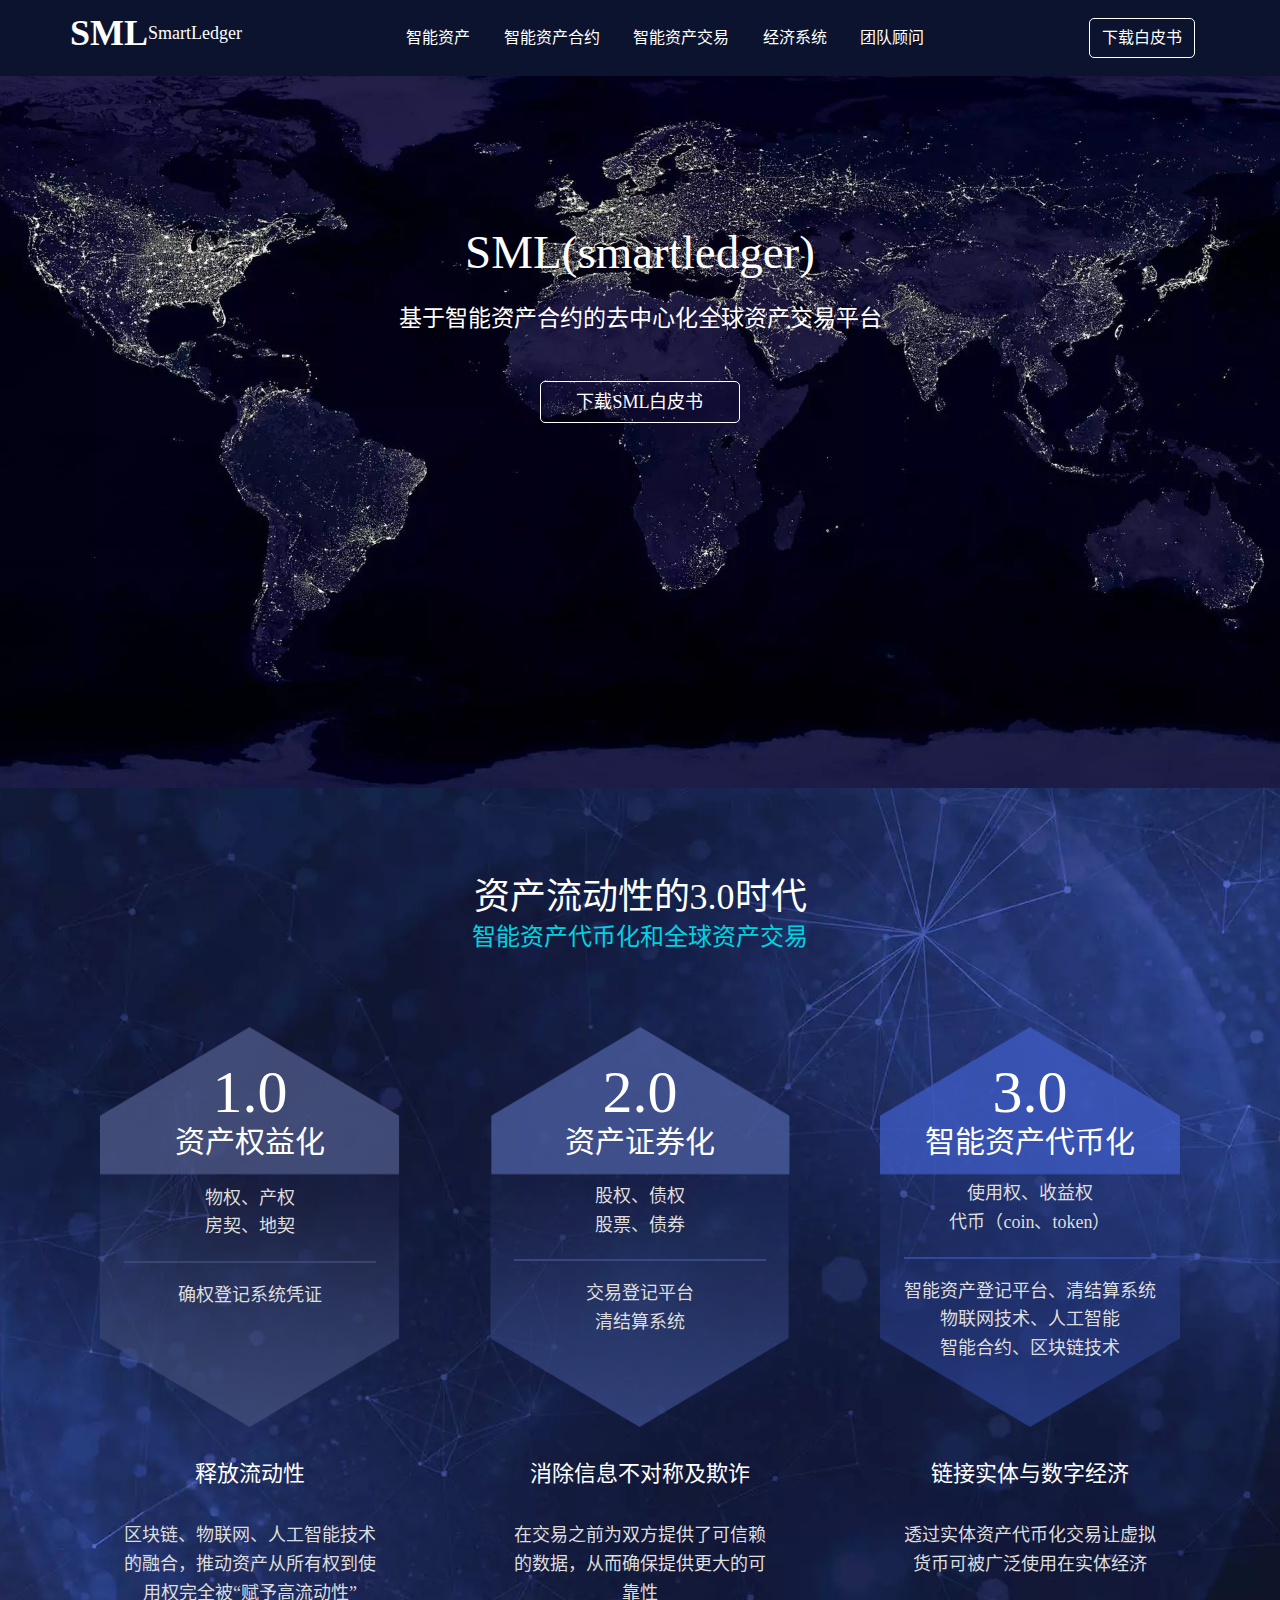
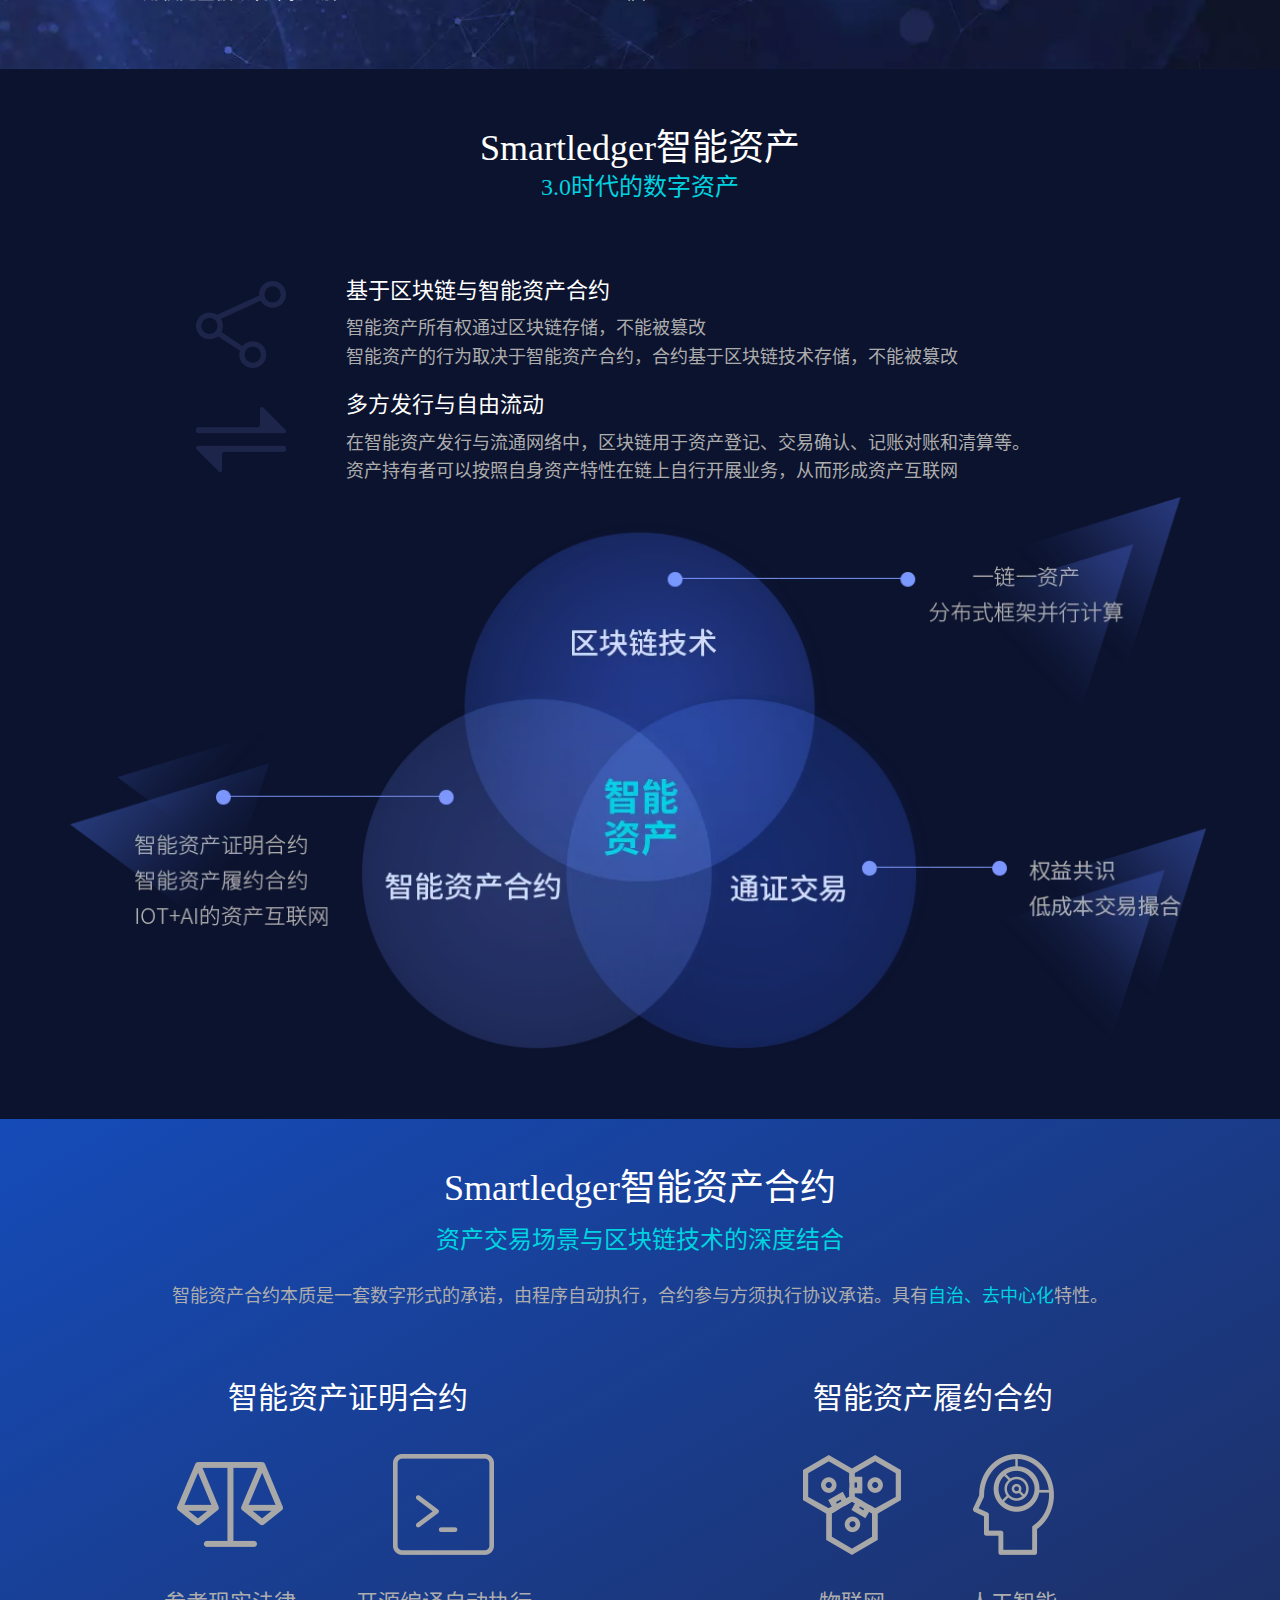
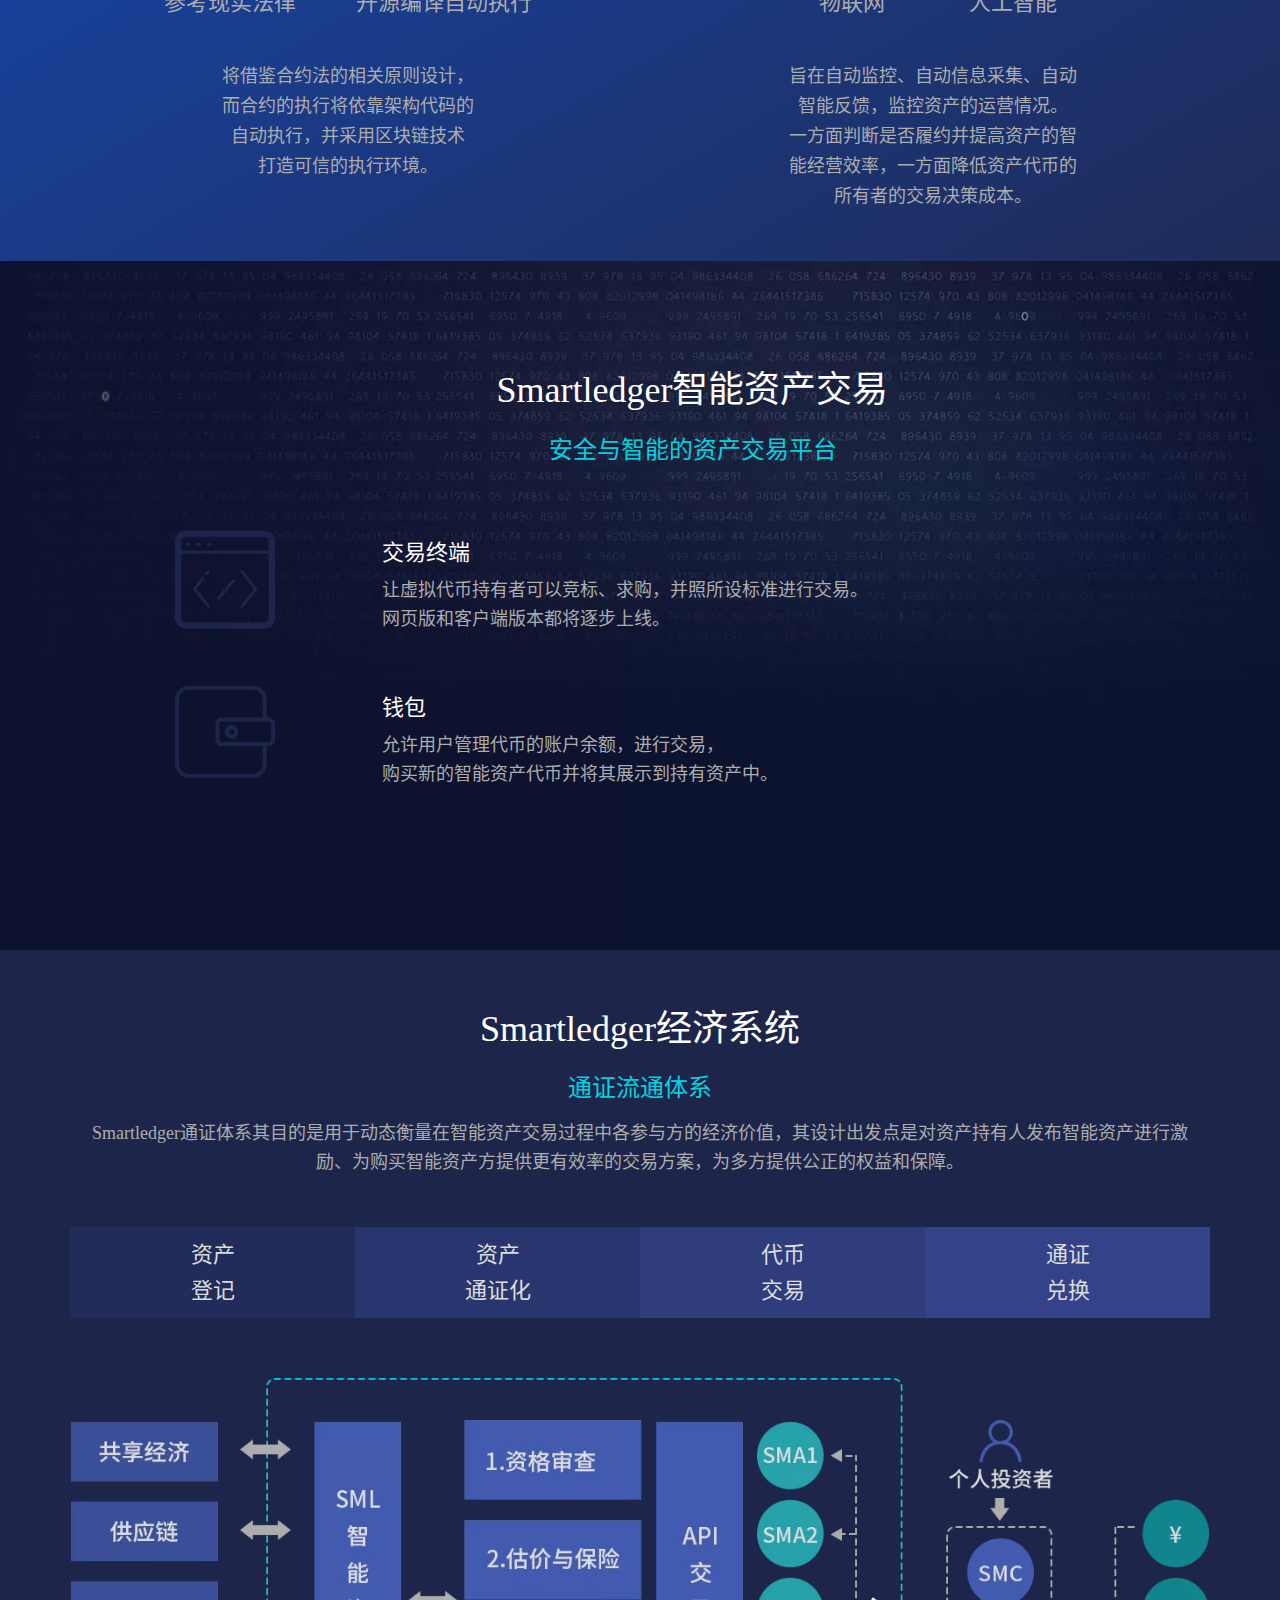
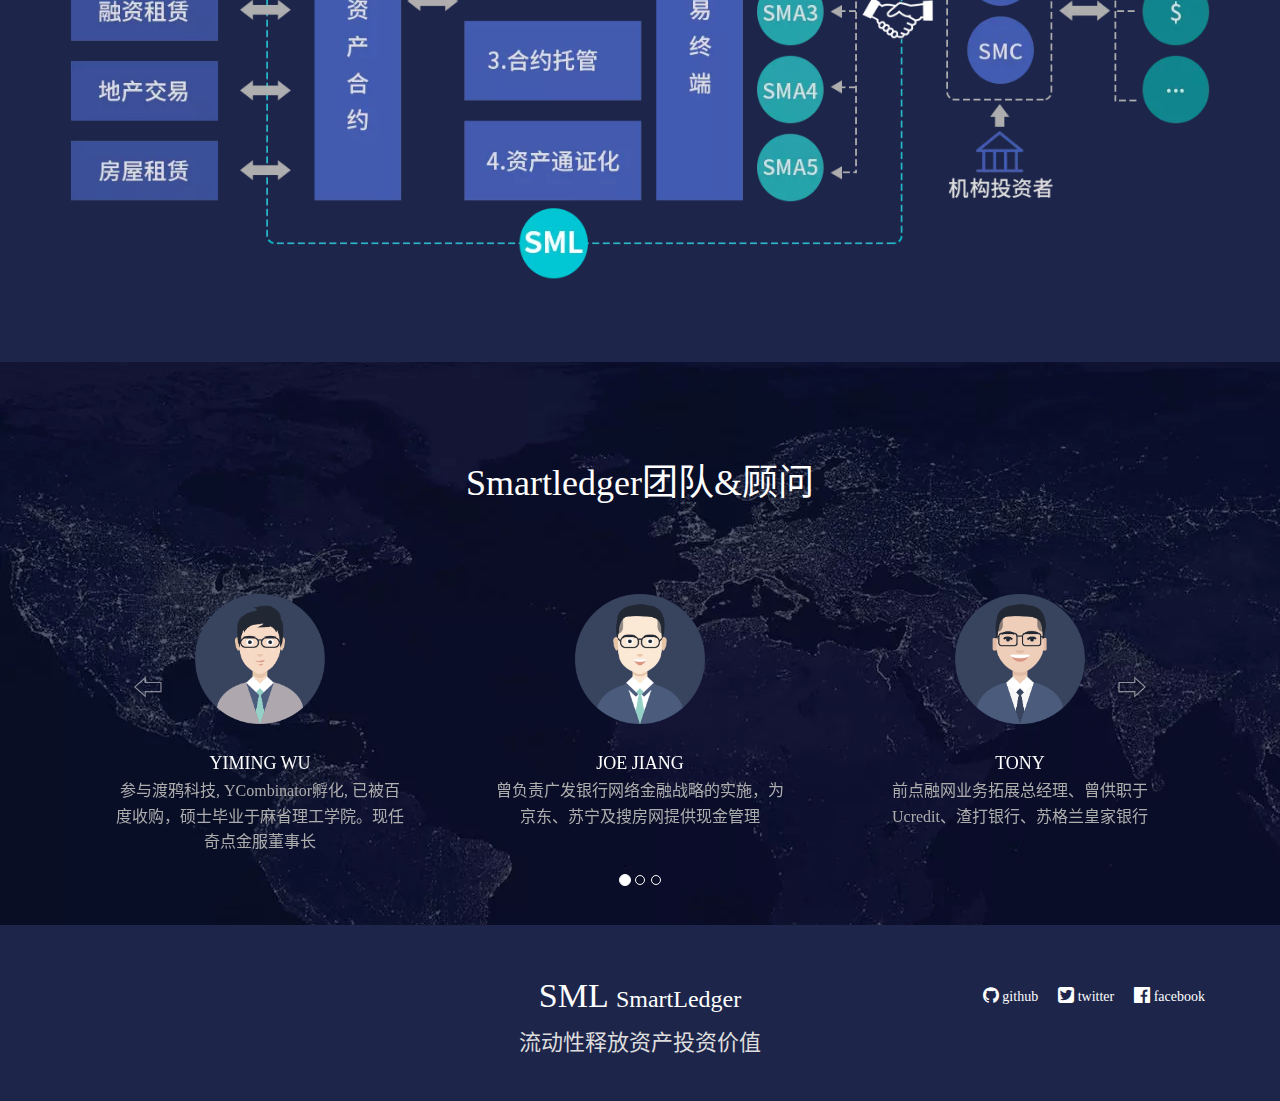
==== commit e912afae: "增加链接" ====
--- a/index.html
+++ b/index.html
@@ -9,6 +9,7 @@
 <meta http-equiv="X-UA-Compatible" content="IE=edge">
 <link rel="shortcut icon" href="./icon_35.png" type="image/x-icon">
 <link href="./css/font-awesome.min.css" rel="stylesheet">
+<link rel="stylesheet" type="text/css" href="./css/iconfont.css">
 <link href="./css/app.css" rel="stylesheet">
 <link rel="stylesheet" type="text/css" href="./css/style_cc.css">
 
@@ -788,6 +789,11 @@
                 <h2>SML <span>SmartLedger</span></h2>
                 <p>流动性释放资产投资价值</p>
             </div>
+            <div class="link">
+                <a href="https://www.facebook.com/SAP-Foundation-198436917402741/" target="_blank"><i class="iconfont icon-facebook"></i> facebook</a>
+                <a href="https://twitter.com/SAP_Chain" target="_blank"><i class="iconfont icon-twitter2"></i> twitter</a>
+                <a href="https://github.com/SAPFoundation" target="_blank"><i class="iconfont icon-github"></i> github</a>
+            </div>
         </div>
     </div>
 </footer>
@@ -798,7 +804,7 @@
                 <div class="wrapper">
                     <span id="closeVideo">X</span>
                     <video id="video" onclick="playVideo(this);" controlslist="nodownload">
-                        <source src="./Jan 22 2018 2_01 PM.webm" type="video/mp4">
+                        <!-- <source src="./Jan 22 2018 2_01 PM.webm" type="video/mp4"> -->
                     </video>
                     <div id="control">
                         <button class="my-btn" id="video-replay"></button>
--- a/css/iconfont.css
+++ b/css/iconfont.css
@@ -0,0 +1,23 @@
+
+@font-face {font-family: "iconfont";
+  src: url('iconfont.eot?t=1517367916834'); /* IE9*/
+  src: url('iconfont.eot?t=1517367916834#iefix') format('embedded-opentype'), /* IE6-IE8 */
+  url('[data-uri]') format('woff'),
+  url('iconfont.ttf?t=1517367916834') format('truetype'), /* chrome, firefox, opera, Safari, Android, iOS 4.2+*/
+  url('iconfont.svg?t=1517367916834#iconfont') format('svg'); /* iOS 4.1- */
+}
+
+.iconfont {
+  font-family:"iconfont" !important;
+  font-size:16px;
+  font-style:normal;
+  -webkit-font-smoothing: antialiased;
+  -moz-osx-font-smoothing: grayscale;
+}
+
+.icon-twitter2:before { content: "\e89e"; }
+
+.icon-facebook:before { content: "\e6d9"; }
+
+.icon-github:before { content: "\eee2"; }
+
--- a/css/index.css
+++ b/css/index.css
@@ -498,6 +498,28 @@
 .testimonials #mbCharacter{
     display: none;
 }
+footer .row{
+    position: relative;
+}
+.link{
+    position: absolute;
+    top: 2em;
+    right: 0;
+}
+.link a{
+    float: right;
+    margin-right: 20px;
+    text-decoration: none;
+    color: #fff;
+    cursor: pointer;
+}
+.link a:hover{
+    color: #aaa;
+}
+
+
+
+
 /* 移动端适配 */
 @media (max-width:768px) {
     .navbar-default .navbar-toggle:focus, .navbar-default .navbar-toggle:hover{
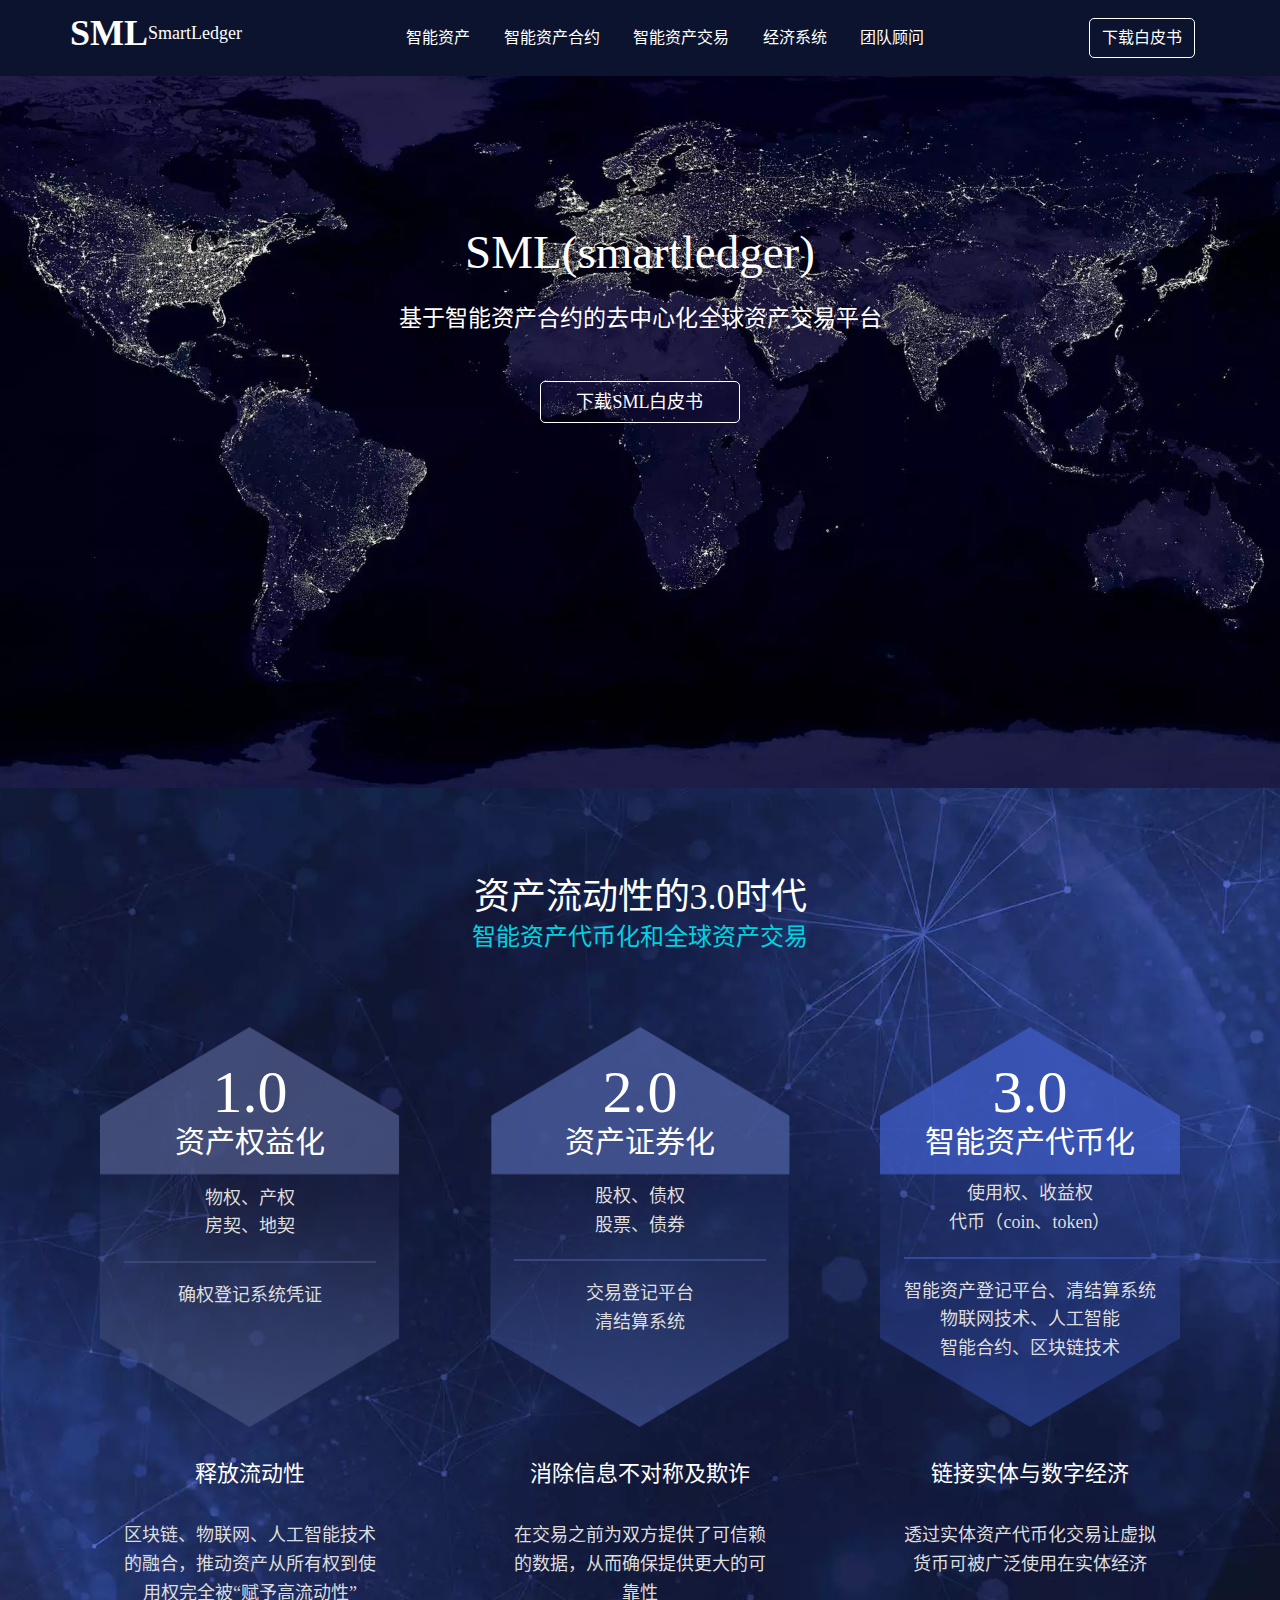
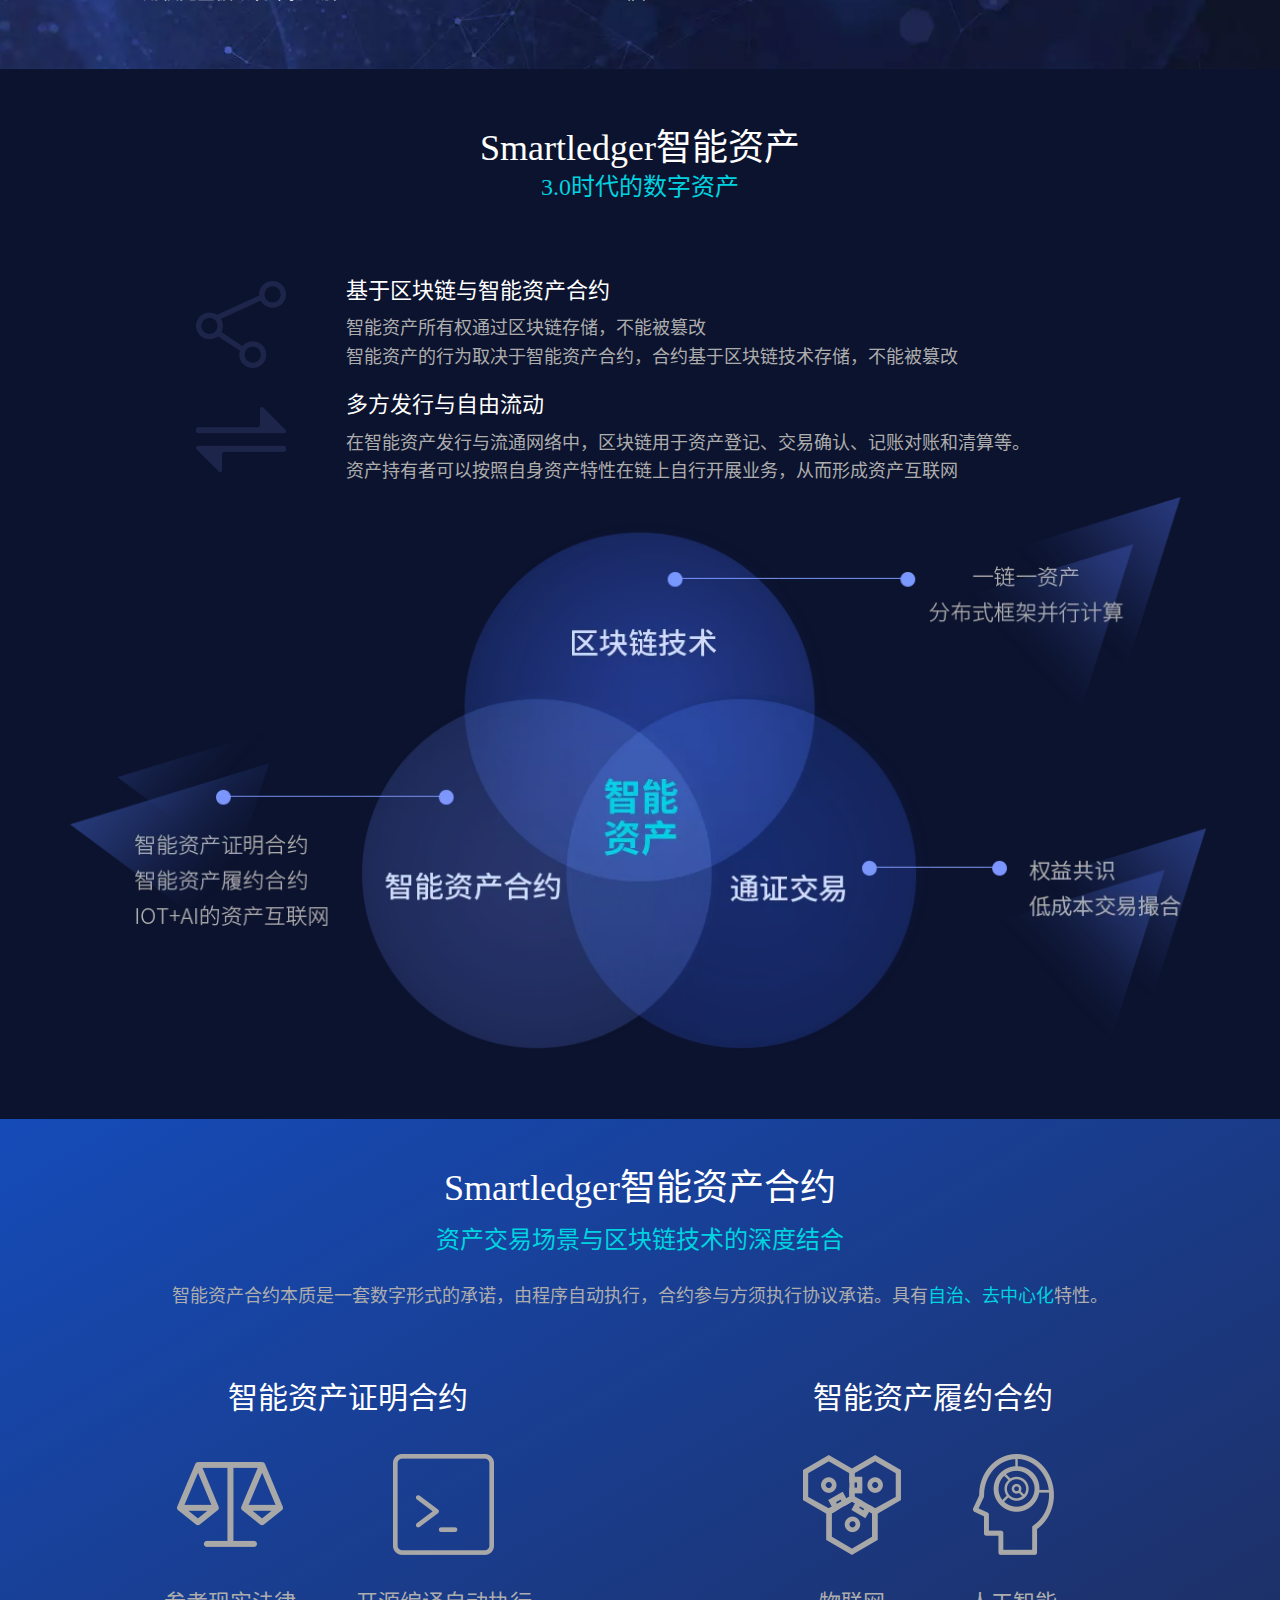
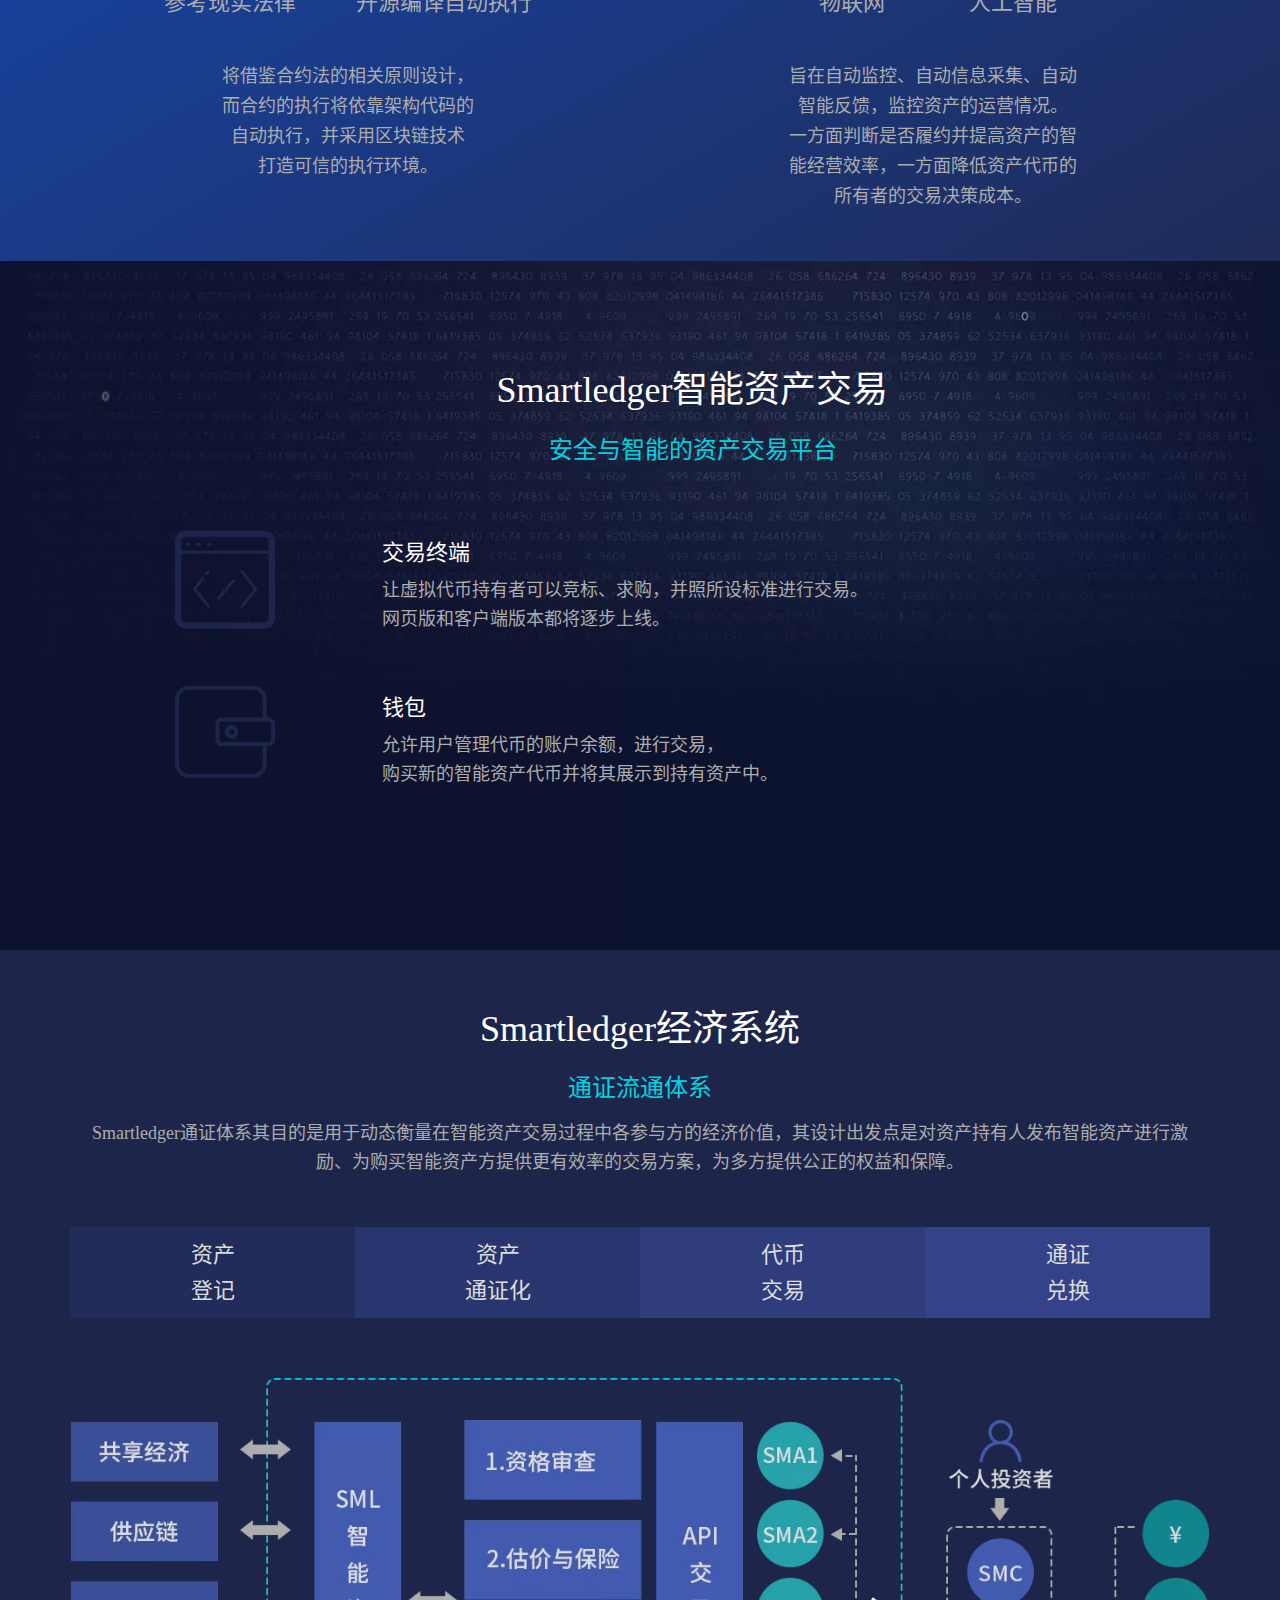
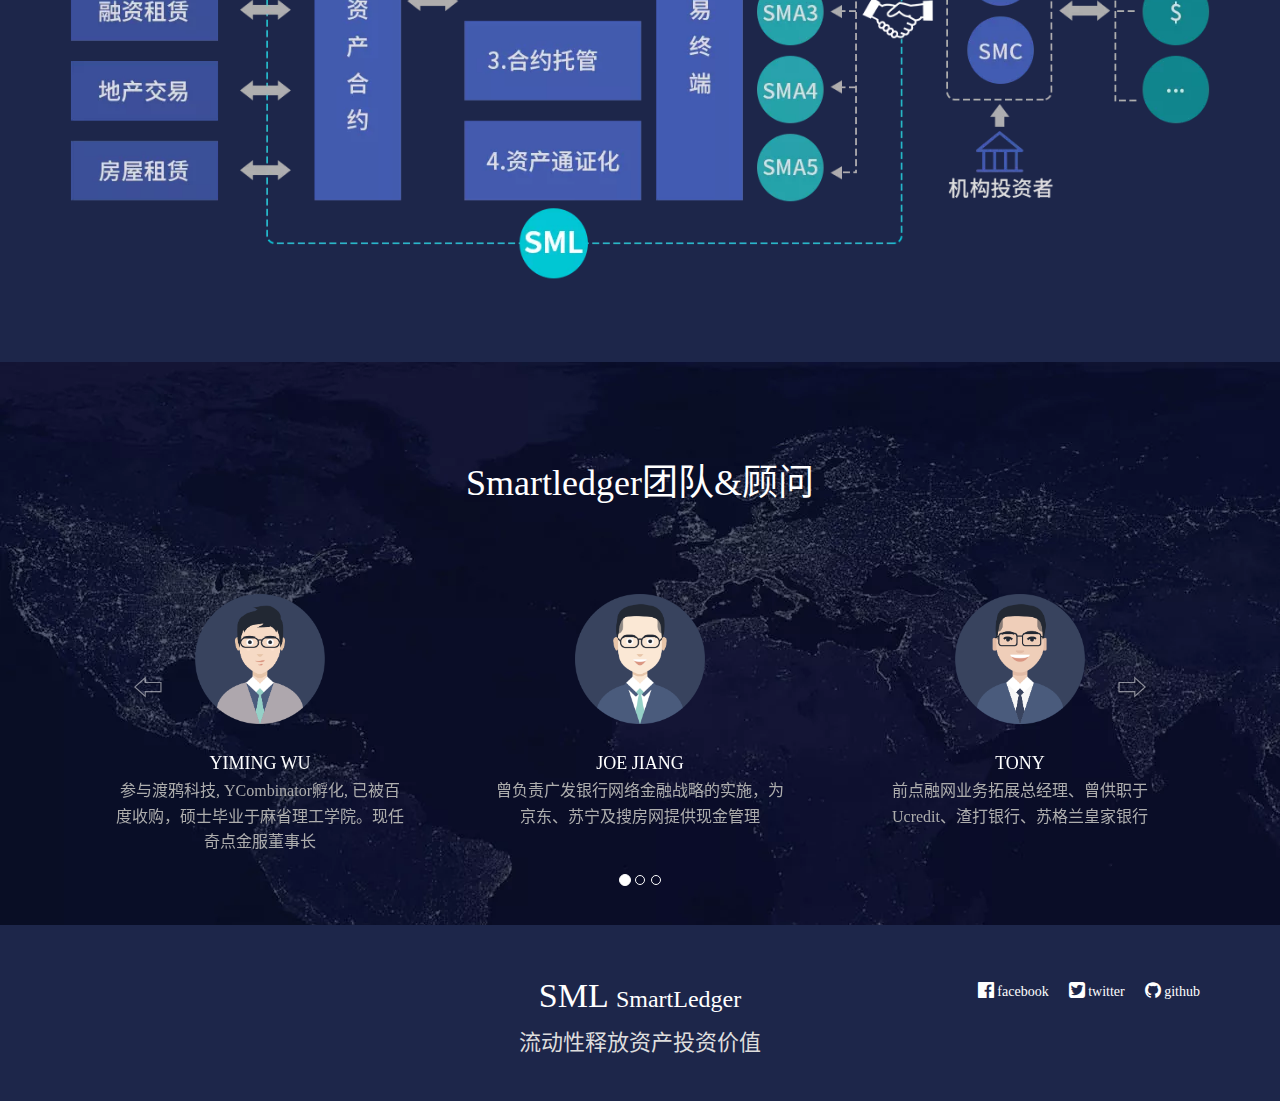
==== commit e134bbea: "移动端适配问题" ====
--- a/index.html
+++ b/index.html
@@ -556,7 +556,7 @@
                                     </div>
                                 </div>
                                 <div class="content-middle">
-                                    <p class="feature-title ">Wenyan Tan</p>
+                                    <p class="feature-title ">Wenyan Qin</p>
                                 </div>
                                 <p class="details">DB2 DBA和大数据专家，某私募投行区块链事业部总经理<br>&nbsp;</p>
                             </div>
@@ -785,14 +785,14 @@
 <footer>
     <div class="container">
         <div class="row">
+            <div class="col-md-12 link text-center">
+                <a href="https://www.facebook.com/SAP-Foundation-198436917402741/" target="_blank"><i class="iconfont icon-facebook"></i> facebook</a>
+                <a href="https://twitter.com/SAP_Chain" target="_blank"><i class="iconfont icon-twitter2"></i> twitter</a>
+                <a href="https://github.com/SAPFoundation" target="_blank"><i class="iconfont icon-github"></i> github</a>
+            </div>
             <div class="col-md-12 text-center">
                 <h2>SML <span>SmartLedger</span></h2>
                 <p>流动性释放资产投资价值</p>
-            </div>
-            <div class="link">
-                <a href="https://www.facebook.com/SAP-Foundation-198436917402741/" target="_blank"><i class="iconfont icon-facebook"></i> facebook</a>
-                <a href="https://twitter.com/SAP_Chain" target="_blank"><i class="iconfont icon-twitter2"></i> twitter</a>
-                <a href="https://github.com/SAPFoundation" target="_blank"><i class="iconfont icon-github"></i> github</a>
             </div>
         </div>
     </div>
--- a/css/index.css
+++ b/css/index.css
@@ -503,12 +503,12 @@
 }
 .link{
     position: absolute;
-    top: 2em;
-    right: 0;
+    top: 20%;
+    display: flex;
+    justify-content: flex-end;
 }
 .link a{
-    float: right;
-    margin-right: 20px;
+    padding: 0 10px;
     text-decoration: none;
     color: #fff;
     cursor: pointer;
@@ -820,6 +820,20 @@
     footer p{
         font-size: 15px;
     }
+    footer .row{
+        position: relative;
+    }
+    .link{
+        float: initial;
+        position: absolute;
+        width: 100%;
+        top: -10%;
+        right: 50%;
+        margin-right: -50%;
+        text-align: center;
+        top: -10%;
+        justify-content: center;
+    }
     
 }
 @media (max-width: 320px) {
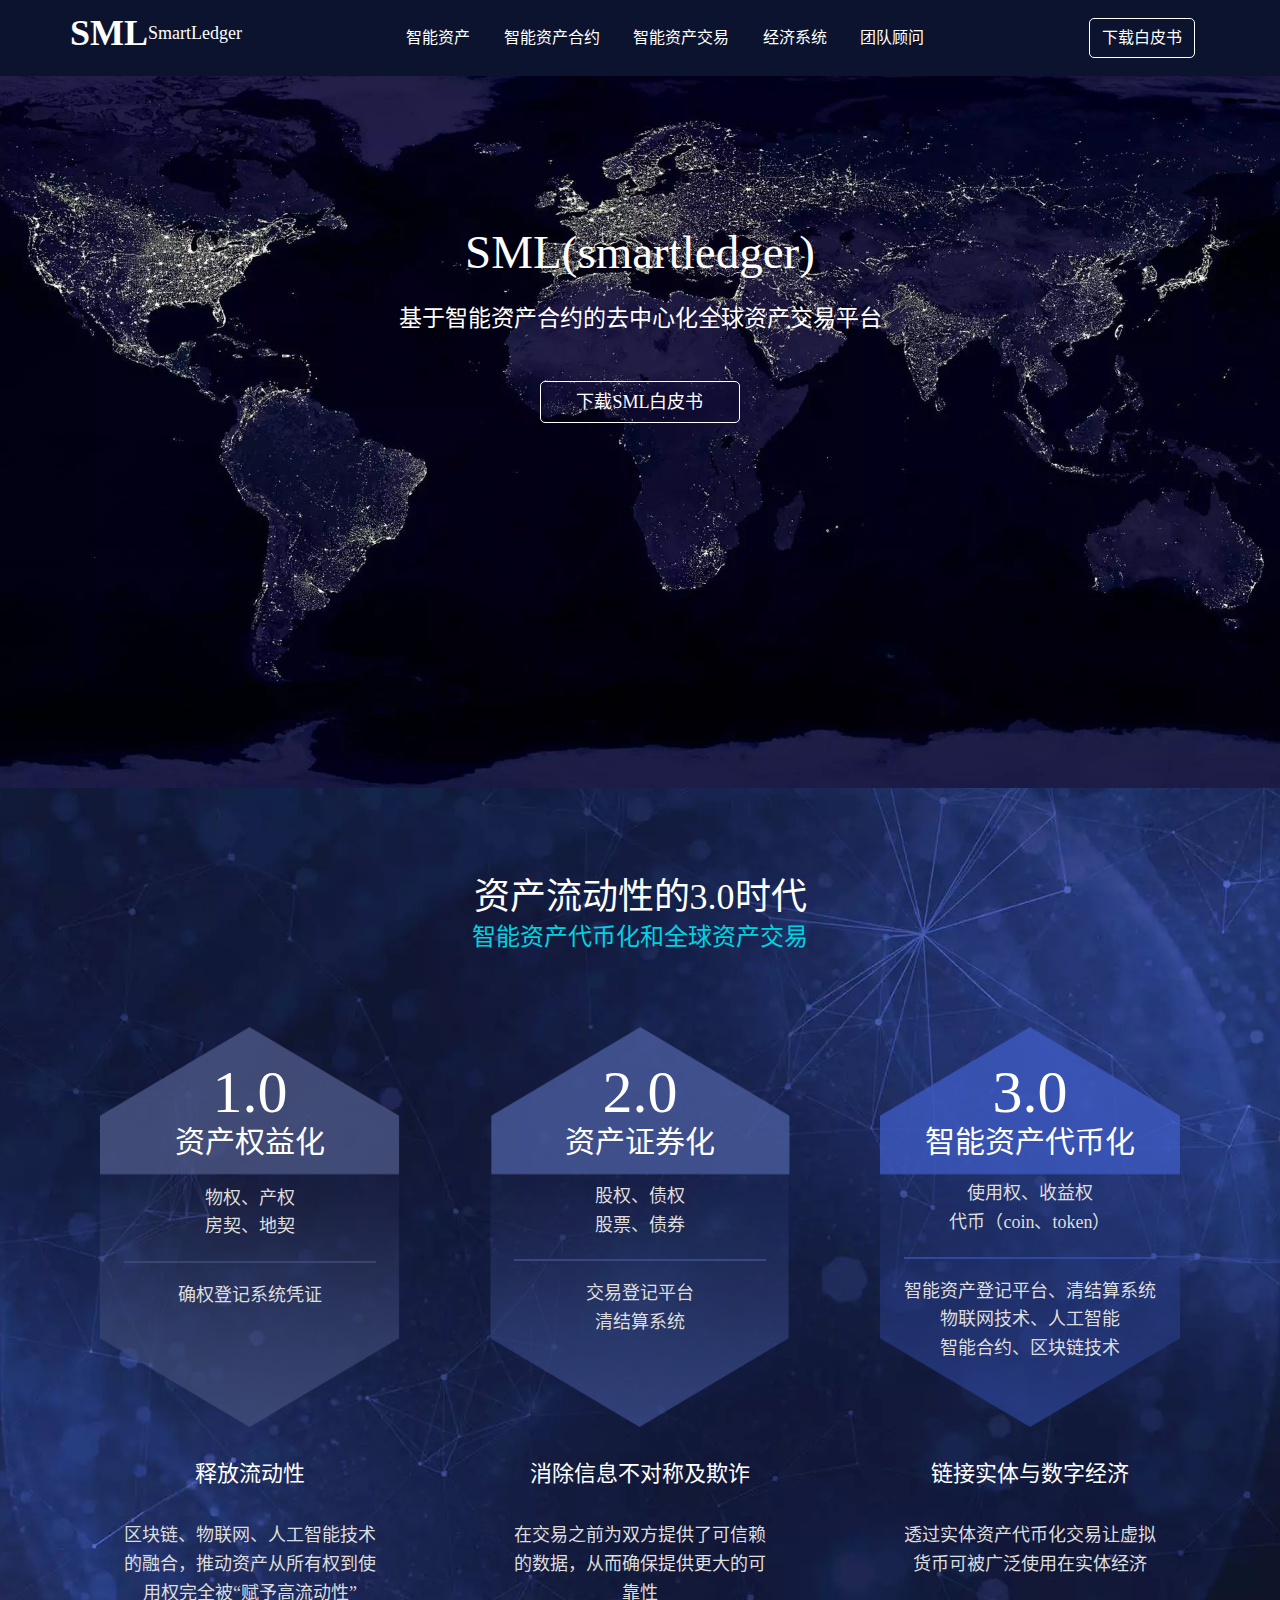
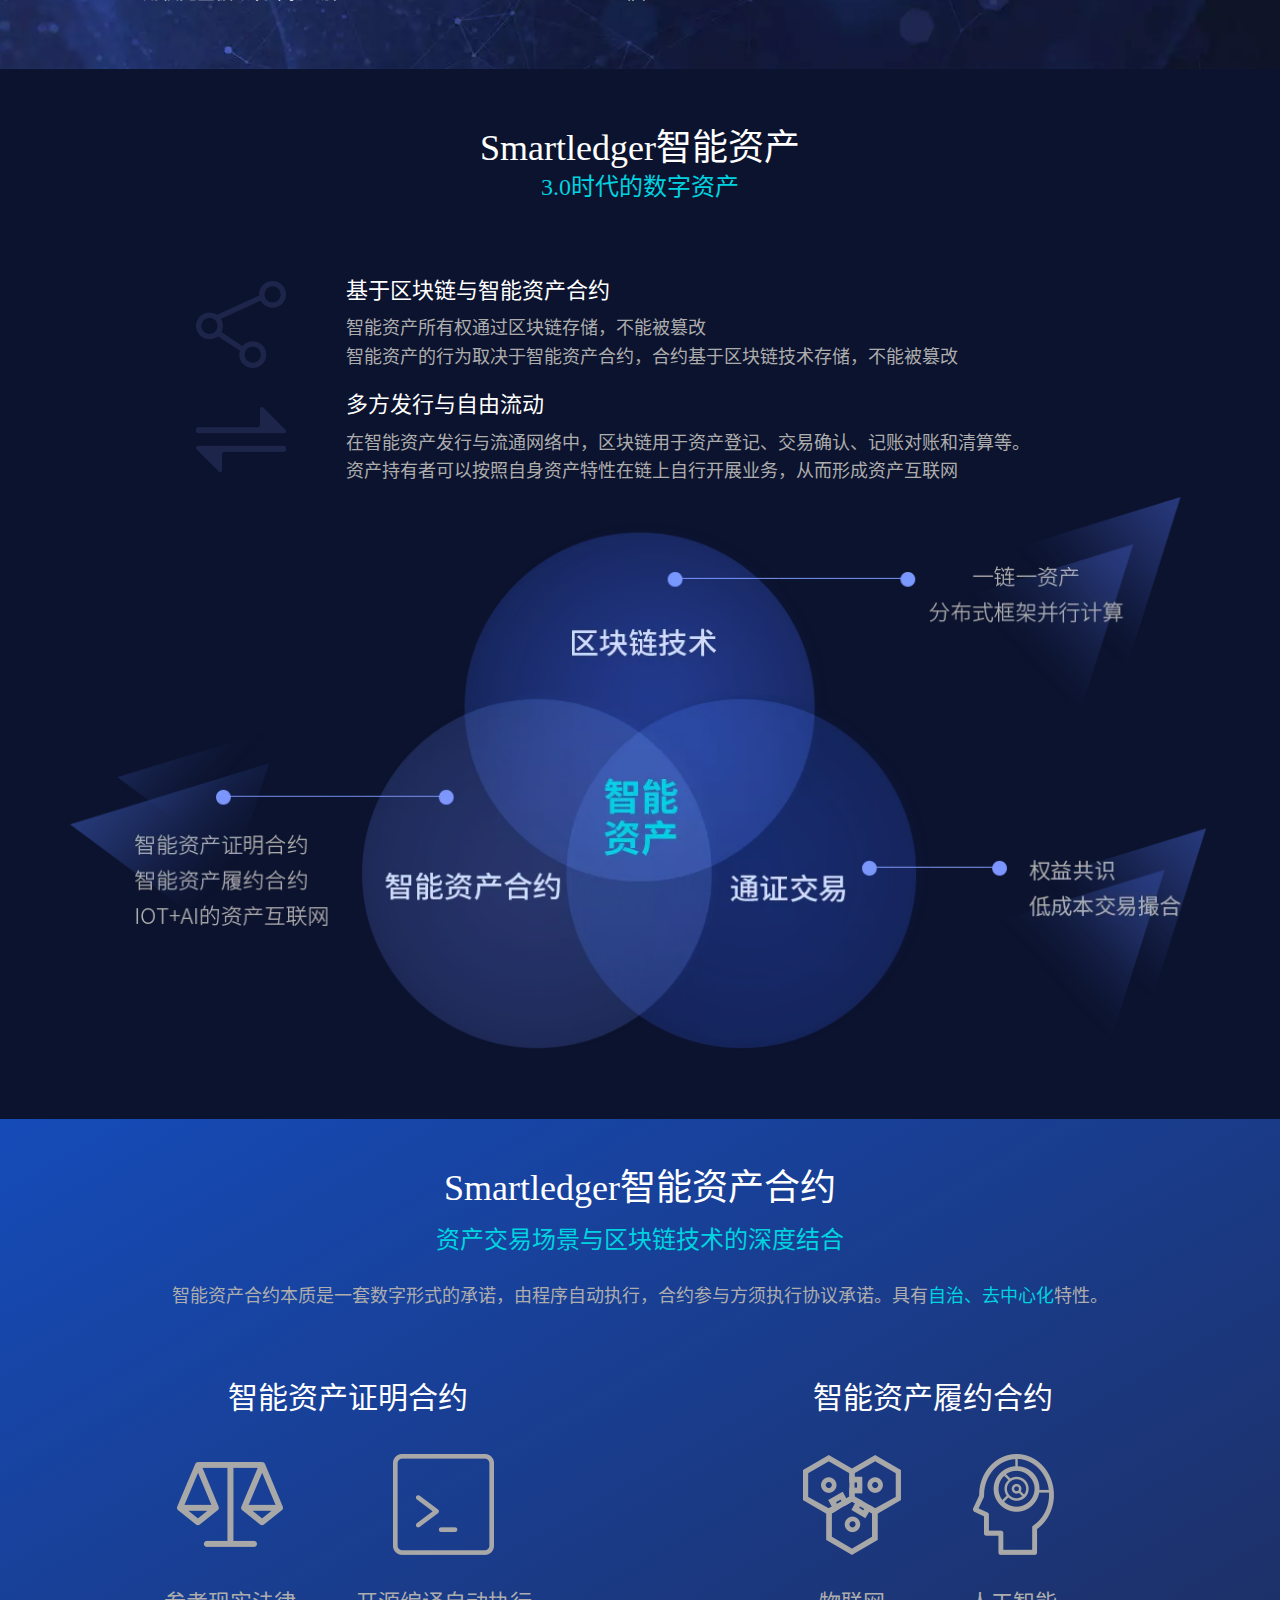
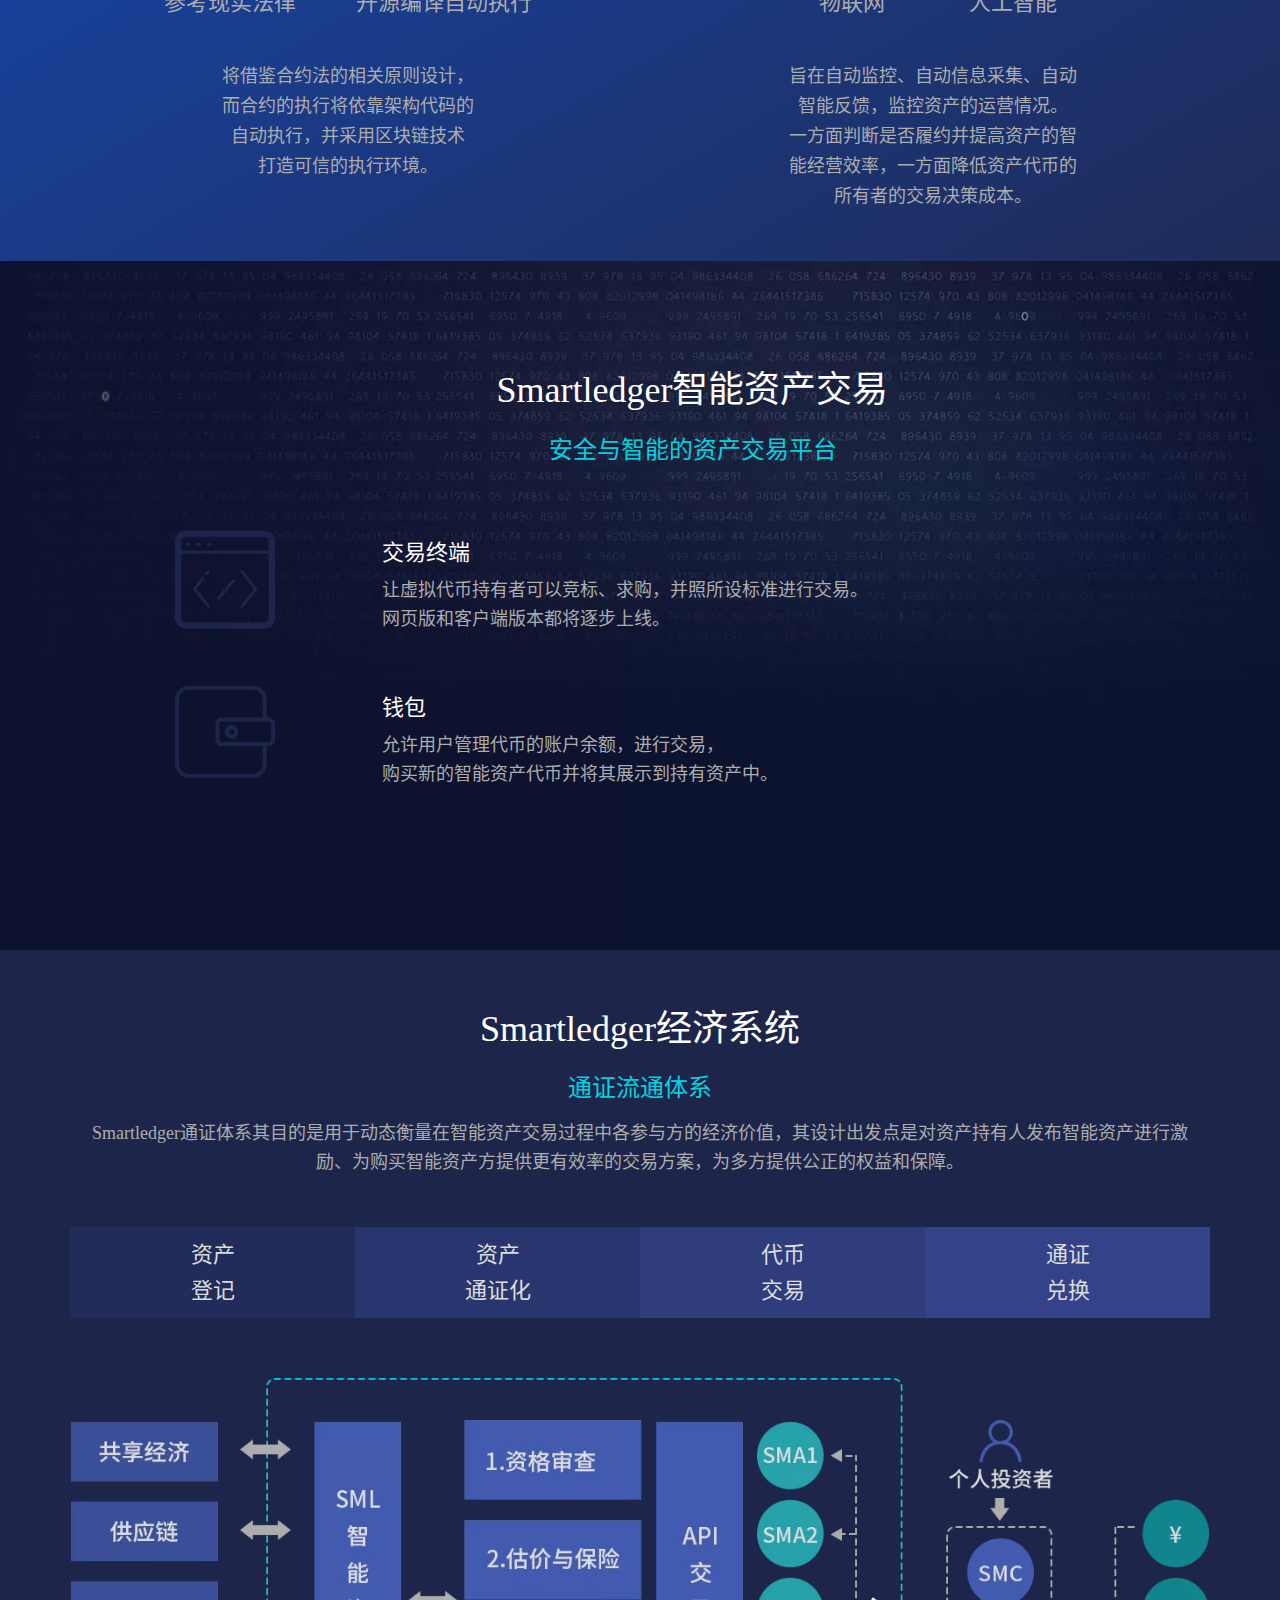
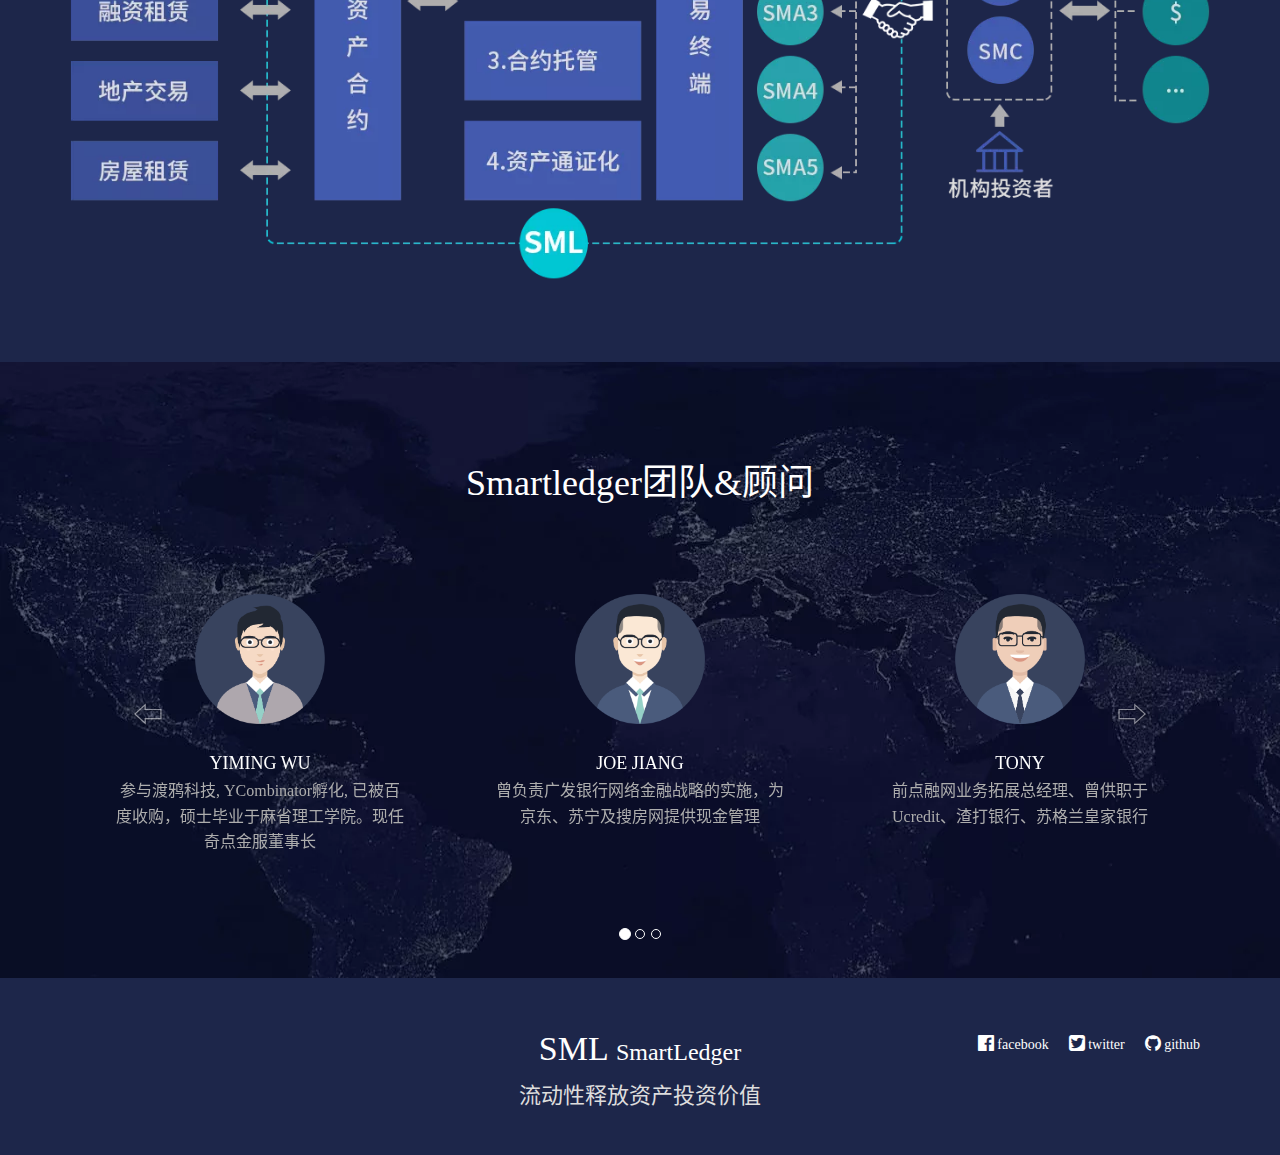
==== commit 5c2e02f0: "修改样式和文案" ====
--- a/index.html
+++ b/index.html
@@ -401,9 +401,9 @@
                                         </div>
                                     </div>
                                     <div class="content-middle">
-                                        <p class="feature-title ">Wenyan Tan</p>
-                                    </div>
-                                    <p class="details">DB2 DBA和大数据专家，某私募投行区块链事业部总经理<br>&nbsp;</p>
+                                        <p class="feature-title ">Wenyan Qin</p>
+                                    </div>
+                                    <p class="details">加拿大北美区块链基金主席，大数据专家、区块链核心技术专家。IBM多伦多软件实验室DB2引擎基础设施团队的成员，主要关注数据库协议。</p>
                                 </div>
                             </div>
                             <div class="col-md-4 col-sm-6 col-xs-12">
@@ -558,7 +558,7 @@
                                 <div class="content-middle">
                                     <p class="feature-title ">Wenyan Qin</p>
                                 </div>
-                                <p class="details">DB2 DBA和大数据专家，某私募投行区块链事业部总经理<br>&nbsp;</p>
+                                <p class="details">加拿大北美区块链基金主席，大数据专家、区块链核心技术专家。IBM多伦多软件实验室DB2引擎基础设施团队的成员，主要关注数据库协议。</p>
                             </div>
                         </div>
                     </div>
@@ -780,7 +780,7 @@
         
     </div>
 </section>
-
+<div class="clearfix"></div>
 <!-- start footer -->
 <footer>
     <div class="container">
--- a/css/index.css
+++ b/css/index.css
@@ -446,7 +446,8 @@
     padding: 0 30px;
     font-size: 16px;
     color: #adadad;
-    margin-bottom: 70px;
+    height: 10em;
+    margin-bottom: 40px;
 }
 .testimonials .content-middle{
     height: 40px;
@@ -800,7 +801,8 @@
     }
     .testimonials #mbCharacter .details{
         text-align: center;
-        height: 70px;
+        height: 120px;
+        margin-bottom: 0;
     }
     .testimonials #mbCharacter .glyphicon-chevron-right:before{
         content: '\21E8'
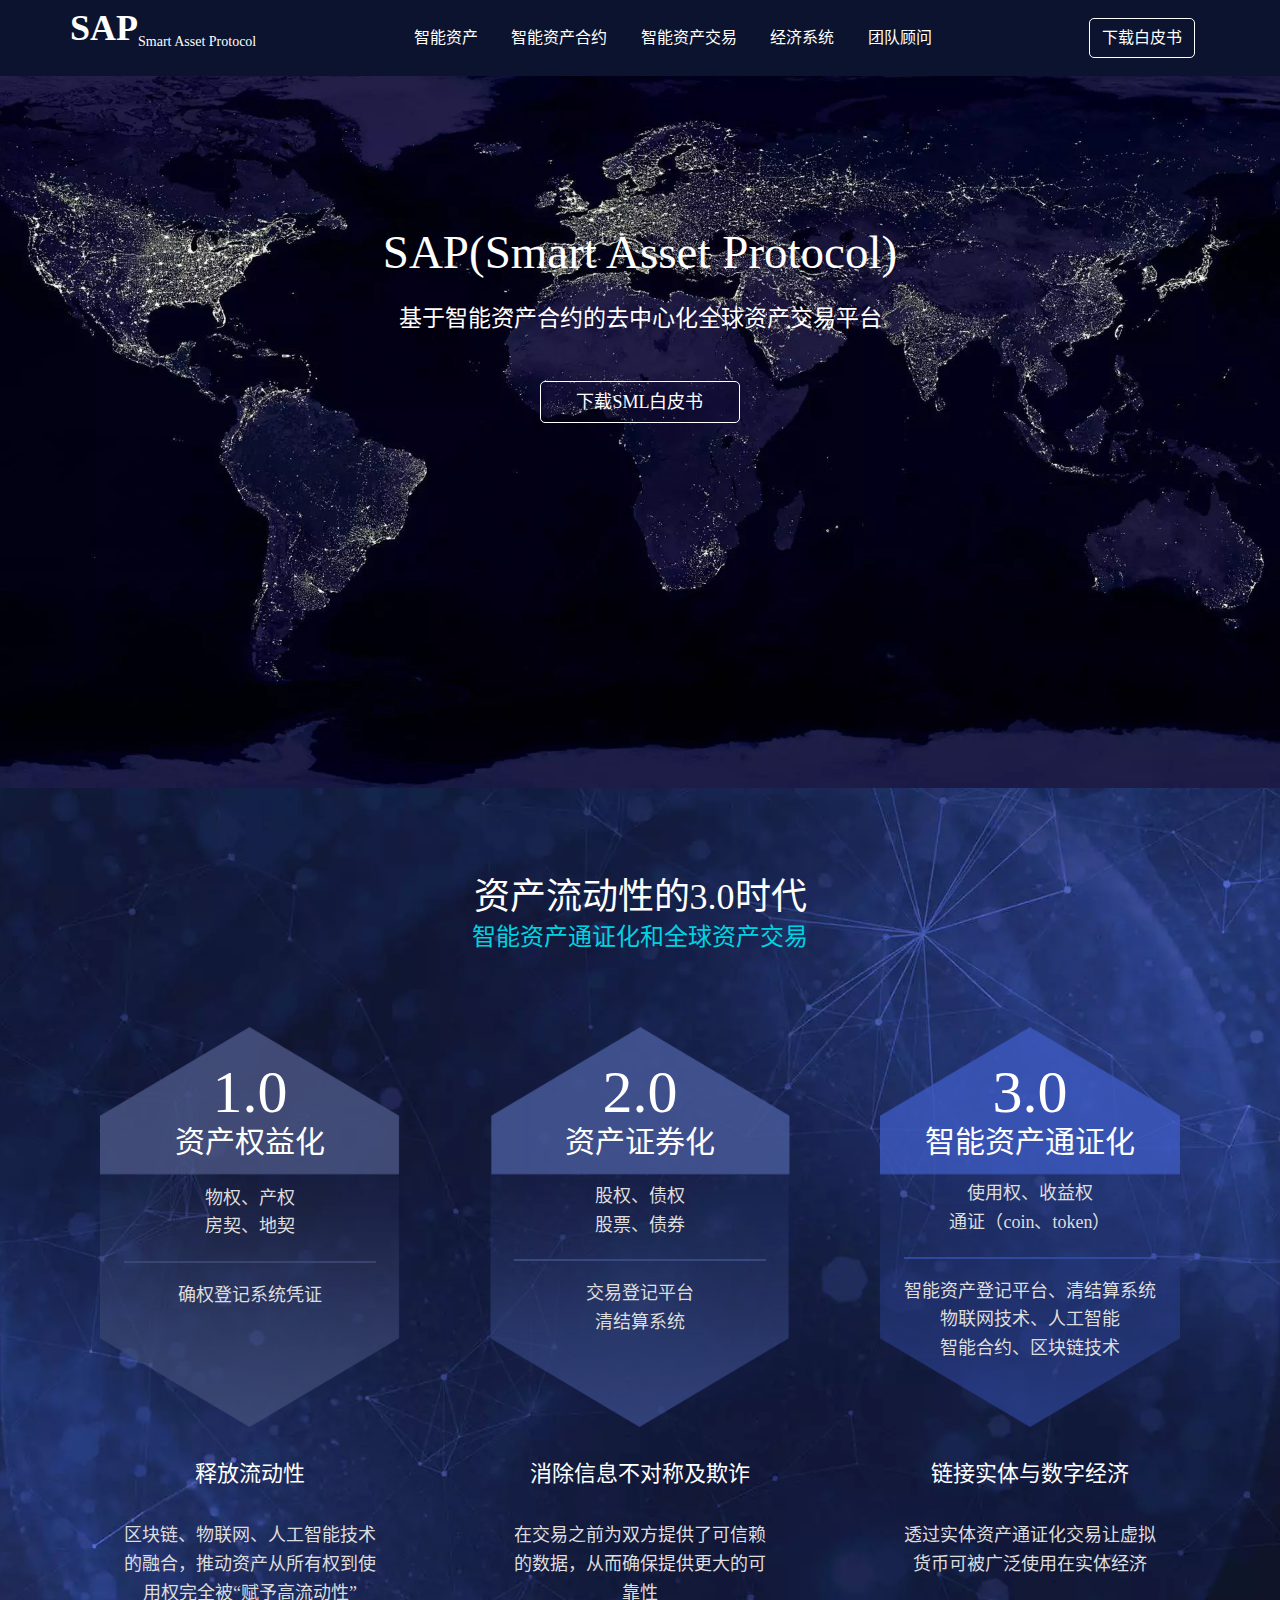
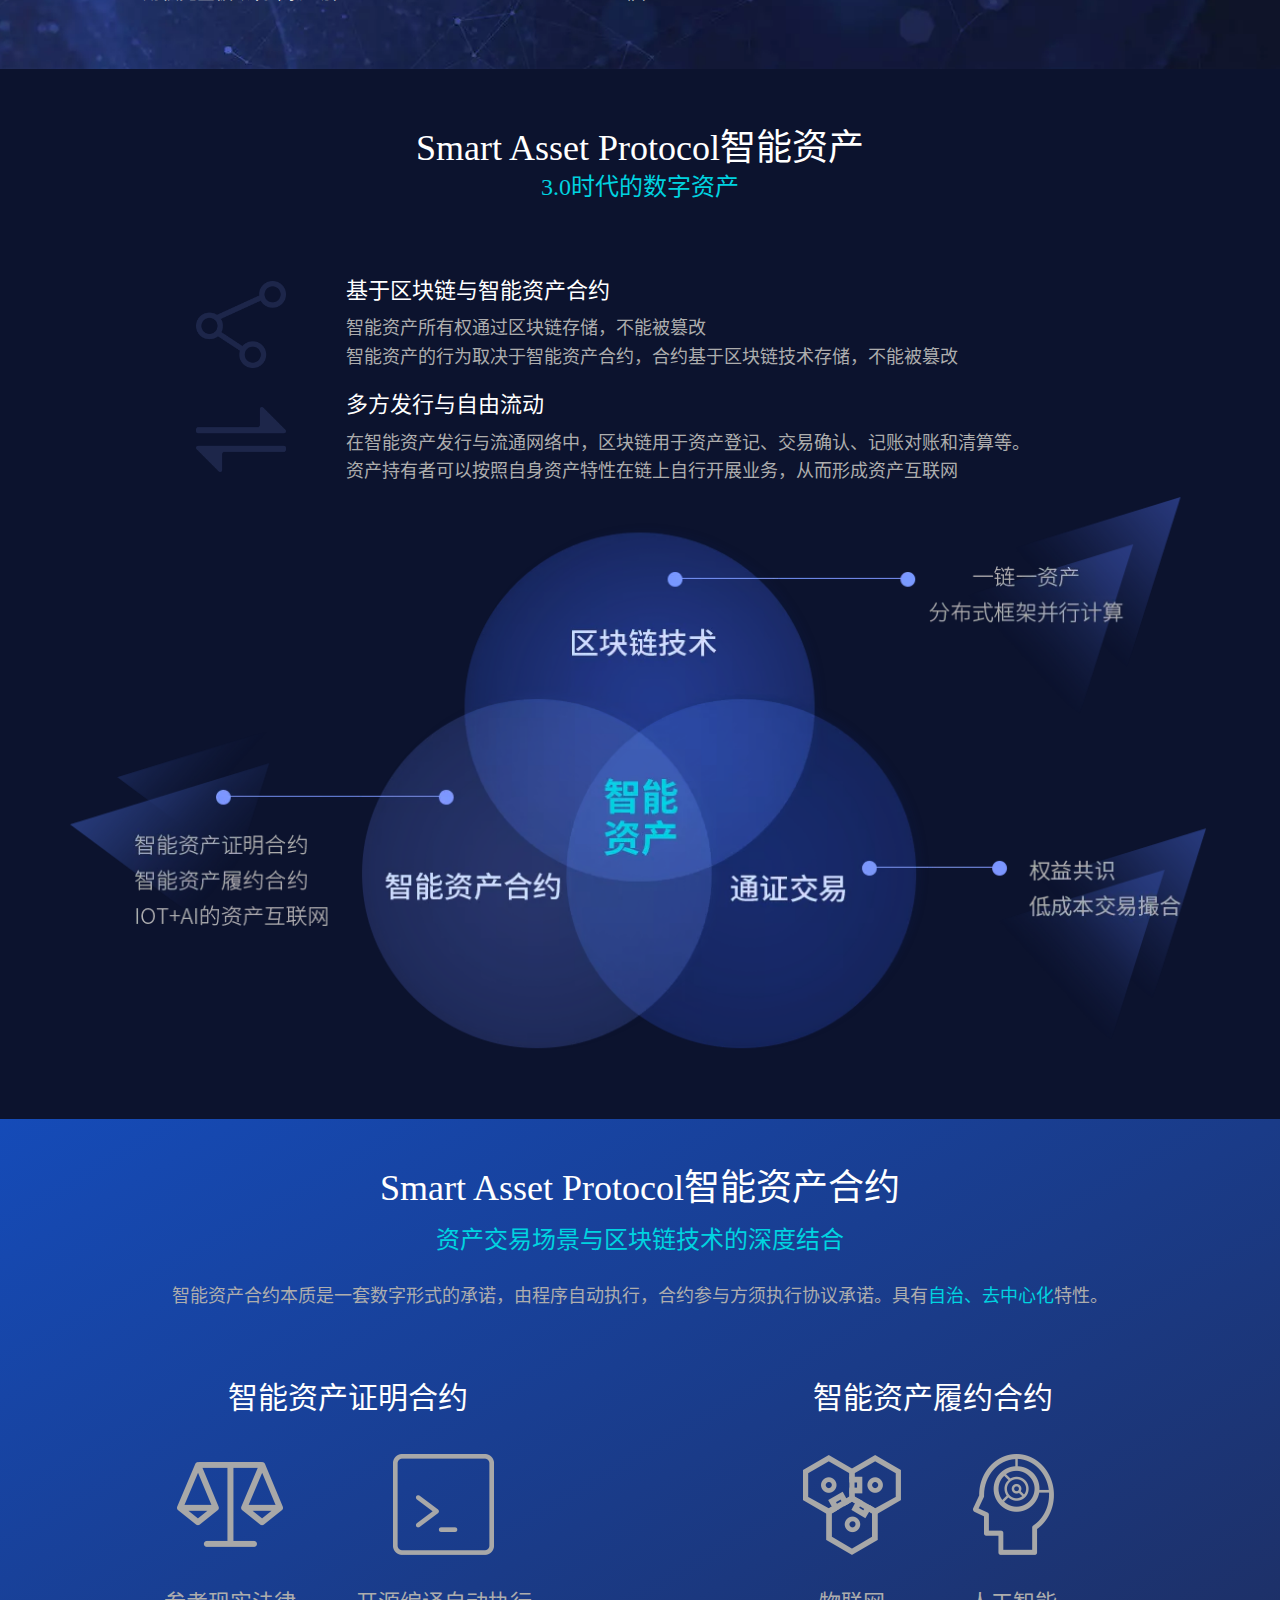
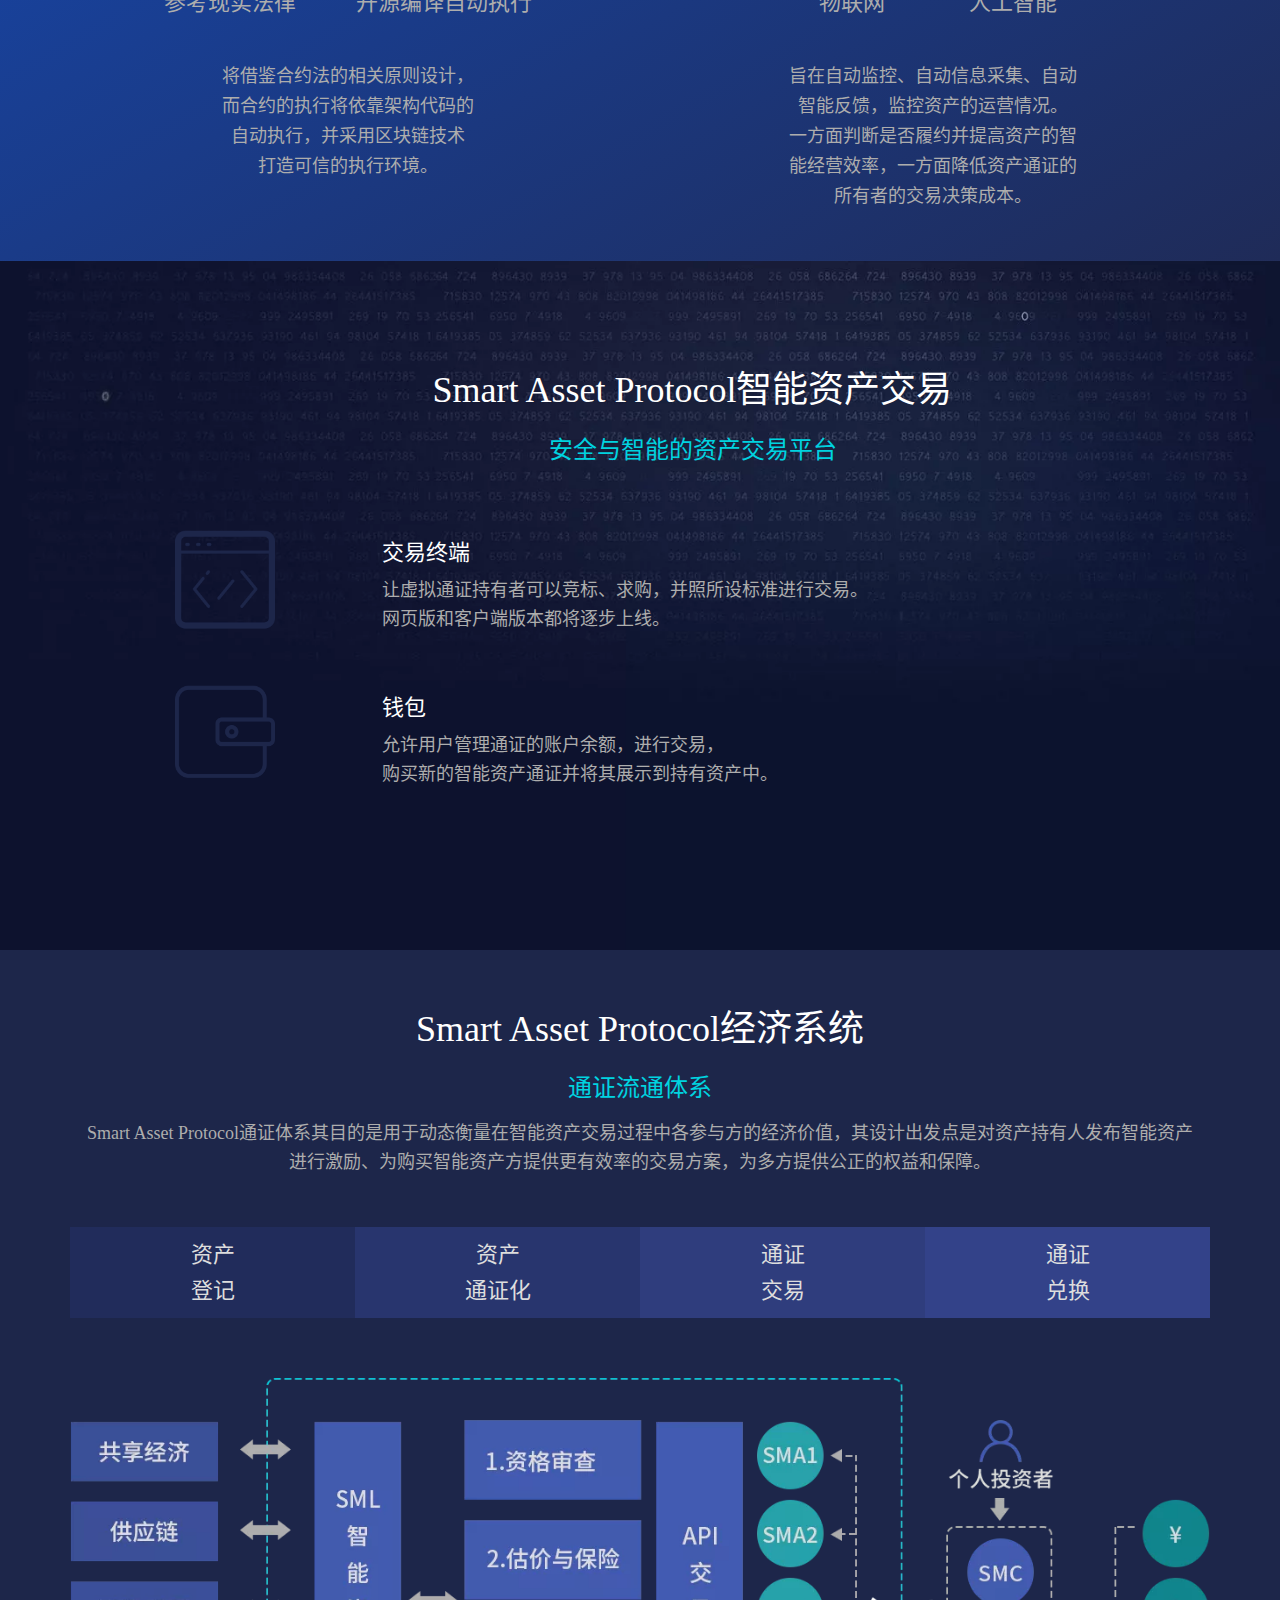
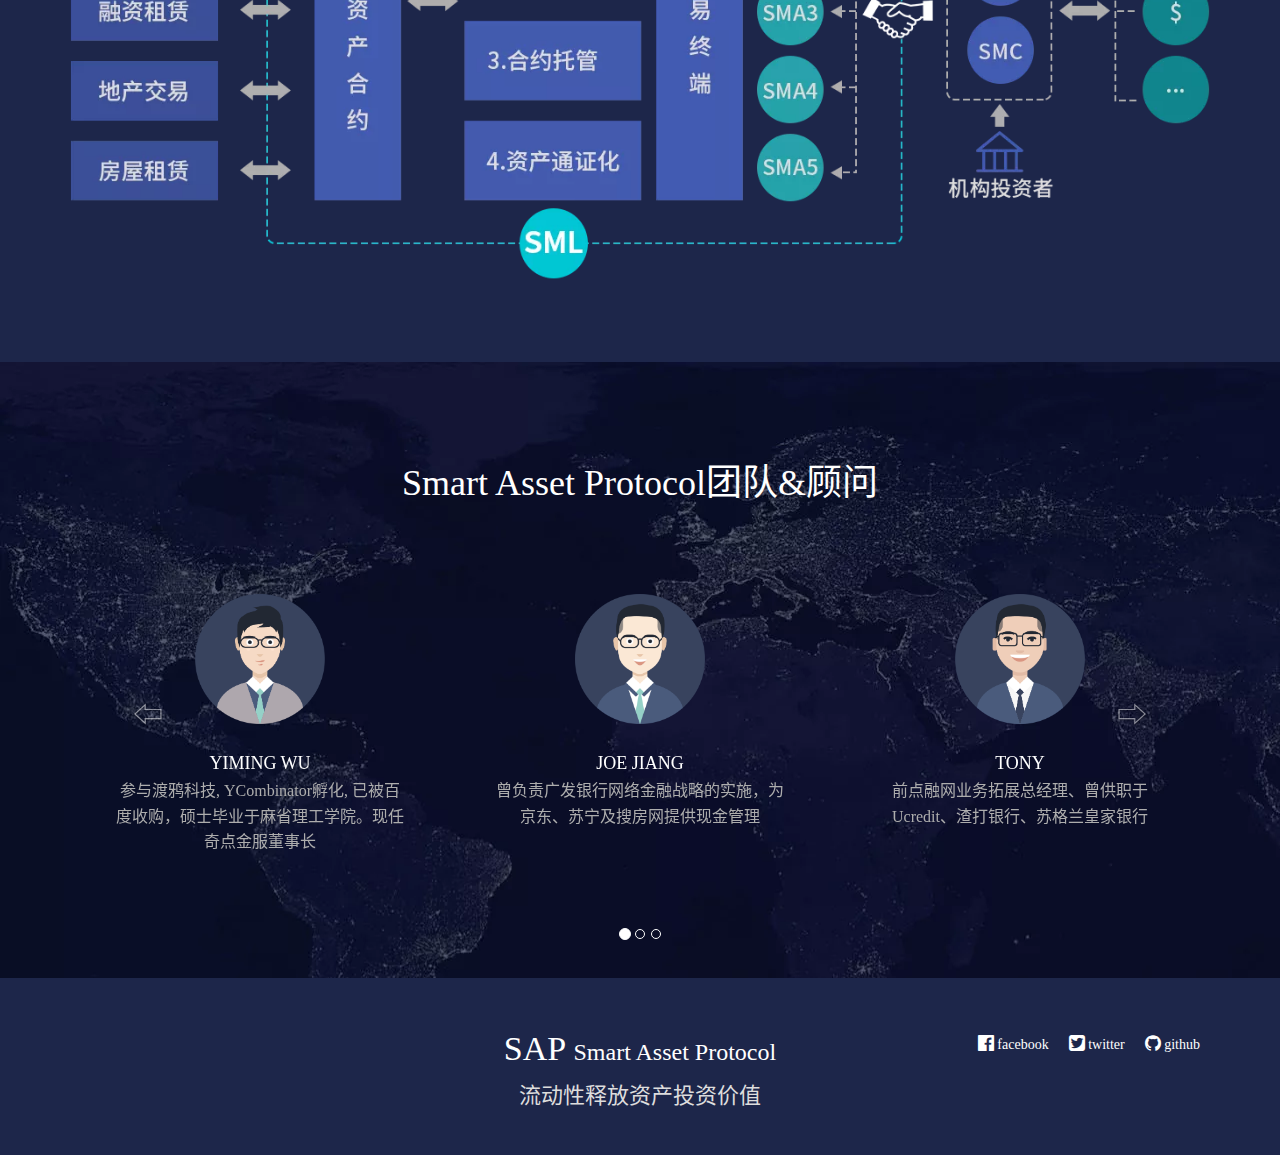
==== commit 89efd57b: "修改主体名字" ====
--- a/index.html
+++ b/index.html
@@ -1,10 +1,10 @@
 <!DOCTYPE html>
 <html class="no-js" lang="zh-CN"><head><meta http-equiv="Content-Type" content="text/html; charset=UTF-8">
   
-<title>SML-SmartLedger</title>
+<title>SAP-SmartAssetProtocol</title>
 <meta name="viewport" content="width=device-width, initial-scale=1.0">
-<meta name="keywords" content="SML,sml,SmartLedger,smartledger,资产交易平台，交易平台，去中心化，智能资产">
-<meta name="description" content="SML基于智能资产的去中心化资产交易平台-SmartLedger（SML）。">
+<meta name="keywords" content="SAP,sap,SmartAssetProtocol,smartassetprotocol,资产交易平台，交易平台，去中心化，智能资产">
+<meta name="description" content="SAP基于智能资产的去中心化资产交易平台-SmartAssetProtocol（SAP）。">
 <meta property="og:type" content="website">
 <meta http-equiv="X-UA-Compatible" content="IE=edge">
 <link rel="shortcut icon" href="./icon_35.png" type="image/x-icon">
@@ -36,7 +36,7 @@
             <span class="icon-bar"></span>
             <span class="icon-bar"></span>
         </button>
-        <a class="navbar-brand" href="#videos"><h1>SML</h1> <span>SmartLedger</span></a>
+        <a class="navbar-brand" href="#videos"><h1>SAP</h1> <span>Smart Asset Protocol</span></a>
     </div>
 
     <div class="collapse navbar-collapse" id="bs-example-navbar-collapse-1">
@@ -67,7 +67,7 @@
                     <img src="./img/earth.webp" class="img-responsive overlay">
                 </div>
                 <div class="content-div text-center">
-                    <p class="video-title">SML(<span>smartledger</span>)</p>
+                    <p class="video-title">SAP(<span>Smart Asset Protocol</span>)</p>
                     <p class="video-tag">基于智能资产合约的去中心化全球资产交易平台</p>
                     <p class="video-button">
                         <a target="_blank" href="http://scapital-documents.oss-cn-beijing.aliyuncs.com/Smartledger%E7%99%BD%E7%9A%AE%E4%B9%A6.pdf">下载SML白皮书</a>
@@ -87,7 +87,7 @@
     <div class="row">
         <div class="col-md-12 text-center">
             <h3 class="section-heading">资产流动性的3.0时代</h3>
-            <p class="color-blue">智能资产代币化和全球资产交易</p>
+            <p class="color-blue">智能资产通证化和全球资产交易</p>
             <div class="clearfix"></div>
             <div class="row space60 content">
                 <div class="col-md-4 col-sm-4">
@@ -112,13 +112,13 @@
                 </div>
                 <div class="col-md-4 col-sm-4">
                     <div class="block3">
-                        <p class="percentage">3.0<br><span>智能资产代币化</span></p>
-                        <div class="content-title">使用权、收益权<br>代币（coin、token）<br> <div>智能资产登记平台、清结算系统<br>物联网技术、人工智能<br>智能合约、区块链技术</div></div>
+                        <p class="percentage">3.0<br><span>智能资产通证化</span></p>
+                        <div class="content-title">使用权、收益权<br>通证（coin、token）<br> <div>智能资产登记平台、清结算系统<br>物联网技术、人工智能<br>智能合约、区块链技术</div></div>
                     </div>
                     
                     <div class="content-bottom">
                         <h5>链接实体与数字经济</h5>
-                        <p>透过实体资产代币化交易让虚拟货币可被广泛使用在实体经济</p>
+                        <p>透过实体资产通证化交易让虚拟货币可被广泛使用在实体经济</p>
                     </div>
                 </div>
             </div>
@@ -137,8 +137,8 @@
                 </div>
                 <div class="col-xs-12 col-sm-12">
                     <div class="box">
-                        <p class="percentage">3.0&nbsp;&nbsp;智能资产代币化</p>
-                        <div class="content-title">使用权、收益权、代币(coin\token)<br> <div>智能资产登记平台、清结算系统<br>物联网技术、人工智能<br>智能合约、区块链技术</div></div>
+                        <p class="percentage">3.0&nbsp;&nbsp;智能资产通证化</p>
+                        <div class="content-title">使用权、收益权、通证(coin\token)<br> <div>智能资产登记平台、清结算系统<br>物联网技术、人工智能<br>智能合约、区块链技术</div></div>
                     </div>
                 </div>
                 <div class="clearfix"></div>
@@ -152,7 +152,7 @@
                 </div>
                 <div class="content-bottom">
                     <h5>链接实体与数字经济</h5>
-                    <p>透过实体资产代币化交易让虚拟货币可被广泛使用在实体经济</p>
+                    <p>透过实体资产通证化交易让虚拟货币可被广泛使用在实体经济</p>
                 </div>
 
             </div> 
@@ -167,7 +167,7 @@
     <div class="container">
     <div class="row">
         <div class="col-md-12 text-center">
-            <h3 class="section-heading text-center">Smartledger智能资产</h3>
+            <h3 class="section-heading text-center">Smart Asset Protocol智能资产</h3>
             <p class="color-blue">3.0时代的数字资产</p>
             <div class="clearfix"></div>
             <div class="space50 content">
@@ -205,7 +205,7 @@
     <div class="container">
     <div class="row">
         <div class="col-md-12 text-center">
-<h3 class="section-heading text-center">Smartledger智能资产合约</h3>
+<h3 class="section-heading text-center">Smart Asset Protocol智能资产合约</h3>
             <p class="color-blue text-height">资产交易场景与区块链技术的深度结合</p>
             <p class="text-2">智能资产合约本质是一套数字形式的承诺，由程序自动执行，合约参与方须执行协议承诺。具有<span style="color:#00d3e0;">自治、去中心化</span>特性。</p>
             <div class="clearfix"></div>
@@ -252,7 +252,7 @@
                             <br class="hidden-xs hidden-sm">
                             一方面判断是否履约并提高资产的智
                             <br class="hidden-xs hidden-sm">
-                            能经营效率，一方面降低资产代币的
+                            能经营效率，一方面降低资产通证的
                             <br class="hidden-xs hidden-sm">
                             所有者的交易决策成本。
                         </p>
@@ -269,7 +269,7 @@
     <div class="container">
         <div class="row">
             <div class="col-md-12 text-center">
-<h3 class="section-heading text-center">Smartledger智能资产交易</h3>
+<h3 class="section-heading text-center">Smart Asset Protocol智能资产交易</h3>
                 <p class="color-blue text-height">安全与智能的资产交易平台</p>
                 <div class="clearfix"></div>
                 <div class="space50 content">
@@ -280,7 +280,7 @@
                         </div>
                         <div>
                             <h5>交易终端</h5>
-                            <p>让虚拟代币持有者可以竞标、求购，并照所设标准进行交易。<br class="hidden-xs hidden-sm">网页版和客户端版本都将逐步上线。</p>
+                            <p>让虚拟通证持有者可以竞标、求购，并照所设标准进行交易。<br class="hidden-xs hidden-sm">网页版和客户端版本都将逐步上线。</p>
                         </div>
                     </div>
                     <div>
@@ -289,7 +289,7 @@
                         </div>
                         <div>
                             <h5>钱包</h5>
-                            <p>允许用户管理代币的账户余额，进行交易，<br>购买新的智能资产代币并将其展示到持有资产中。</p>
+                            <p>允许用户管理通证的账户余额，进行交易，<br>购买新的智能资产通证并将其展示到持有资产中。</p>
                         </div>
                     </div>
                 </div>
@@ -305,13 +305,13 @@
     <div class="container">
         <div class="row">
             <div class="col-md-12 text-center ">
-<h3 class="section-heading text-center">Smartledger经济系统</h3>
+<h3 class="section-heading text-center">Smart Asset Protocol经济系统</h3>
                 <p class="color-blue text-height">通证流通体系</p>
-<p class="text-2">Smartledger通证体系其目的是用于动态衡量在智能资产交易过程中各参与方的经济价值，其设计出发点是对资产持有人发布智能资产进行激励、为购买智能资产方提供更有效率的交易方案，为多方提供公正的权益和保障。</p>
+<p class="text-2">Smart Asset Protocol通证体系其目的是用于动态衡量在智能资产交易过程中各参与方的经济价值，其设计出发点是对资产持有人发布智能资产进行激励、为购买智能资产方提供更有效率的交易方案，为多方提供公正的权益和保障。</p>
                 <div class="classification">
                     <span>资产<br>登记</span>
                     <span>资产<br>通证化</span>
-                    <span>代币<br>交易</span>
+                    <span>通证<br>交易</span>
                     <span>通证<br>兑换</span>
                 </div>
                 <div class="clearfix"></div>
@@ -330,7 +330,7 @@
     <div class="container">
         <div class="row space80">
             <div class="col-md-12 text-center">
-<h3 style="color: #fff;">Smartledger团队&顾问</h3>
+<h3 style="color: #fff;">Smart Asset Protocol团队&顾问</h3>
             </div>
 
             <div id="carousel-example-generic" class="carousel slide" data-ride="carousel">
@@ -791,7 +791,7 @@
                 <a href="https://github.com/SAPFoundation" target="_blank"><i class="iconfont icon-github"></i> github</a>
             </div>
             <div class="col-md-12 text-center">
-                <h2>SML <span>SmartLedger</span></h2>
+                <h2>SAP <span>Smart Asset Protocol</span></h2>
                 <p>流动性释放资产投资价值</p>
             </div>
         </div>
--- a/css/index.css
+++ b/css/index.css
@@ -20,11 +20,15 @@
     margin-bottom: 0;
 }
 .navbar .navbar-brand > span{
+    align-self: flex-end;
     vertical-align: bottom;
+    line-height: 1em;
+    font-size: 14px;
 }
 .navbar>.container .navbar-brand, .navbar>.container-fluid .navbar-brand{
         display: flex;
         align-items: center;
+        padding-top: 0.5em;
 }
 .navbar-brand h1{
     margin: 0;
@@ -507,6 +511,7 @@
     top: 20%;
     display: flex;
     justify-content: flex-end;
+    z-index: 2;
 }
 .link a{
     padding: 0 10px;
@@ -556,7 +561,7 @@
         top: -5%;
     }
     .video{
-        padding: 66px 0 0;
+        padding: 54px 0 0;
     }
     .content-div{
         position: absolute;
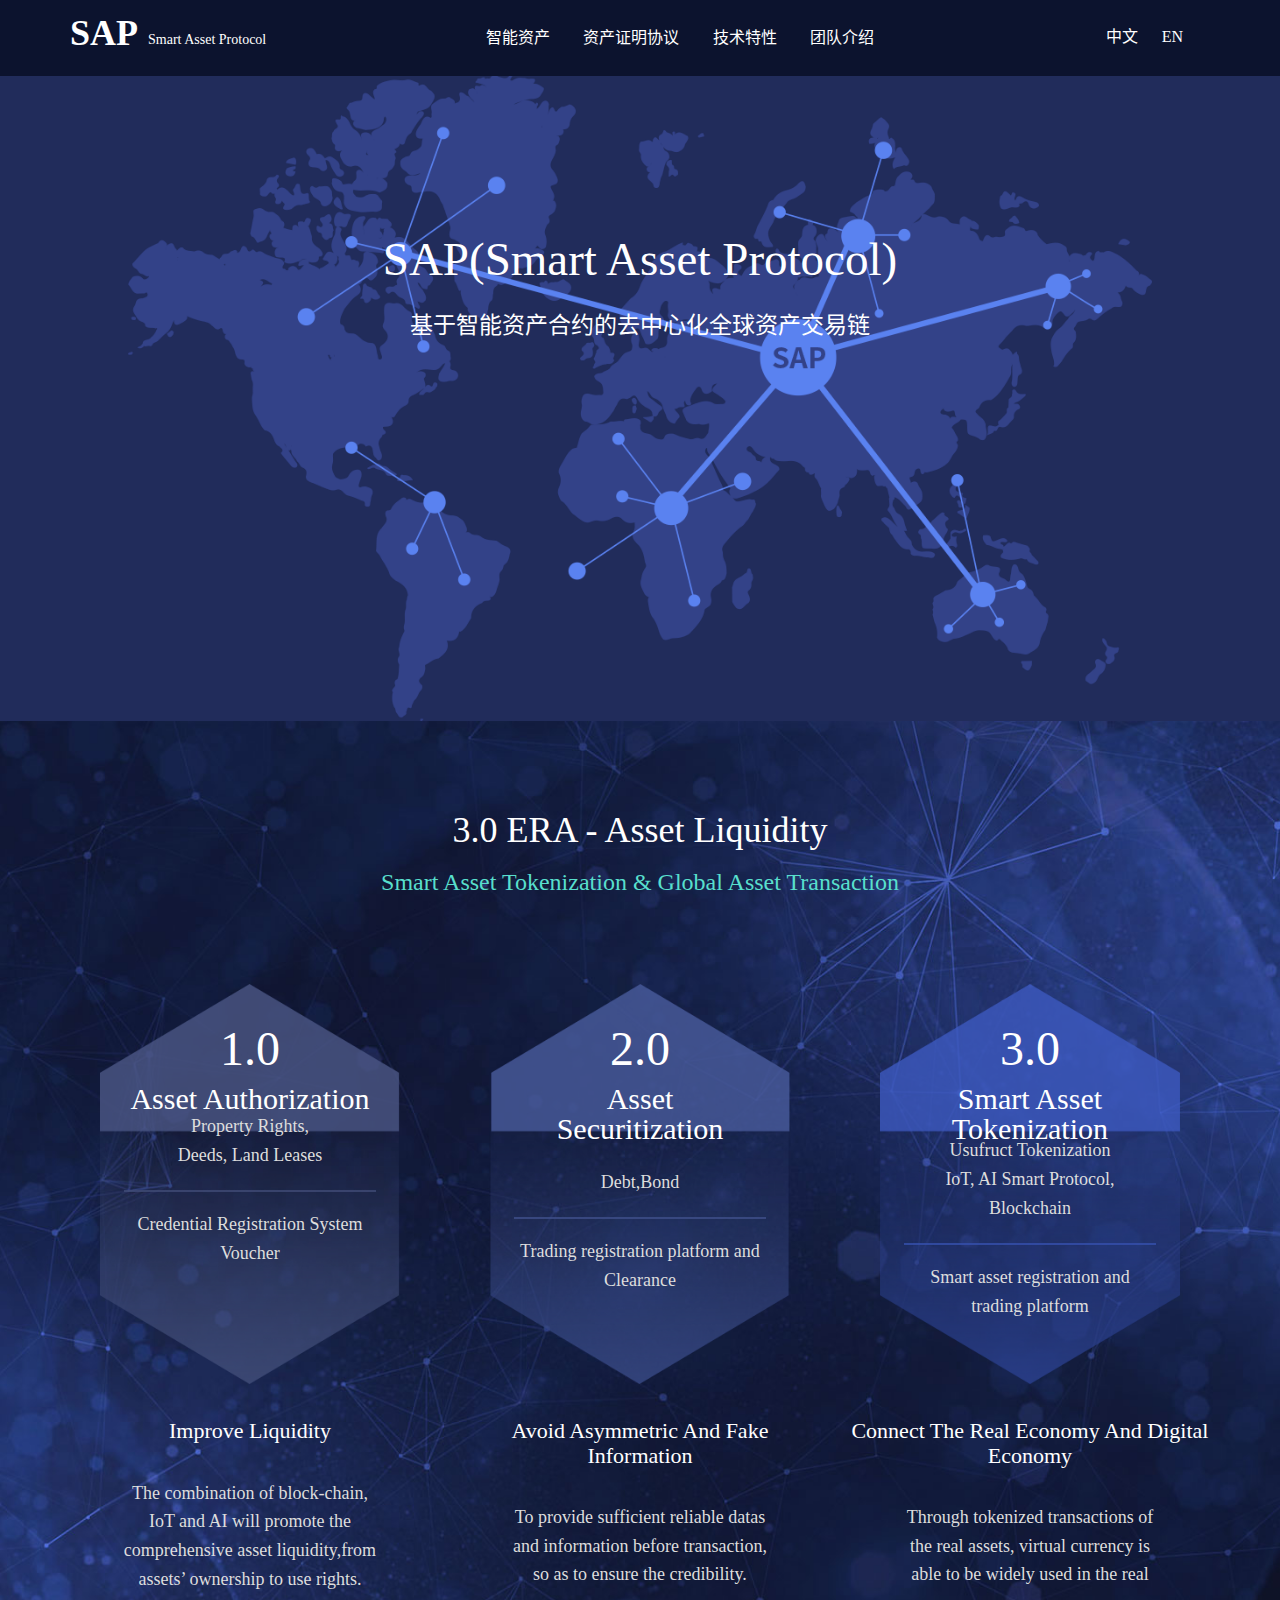
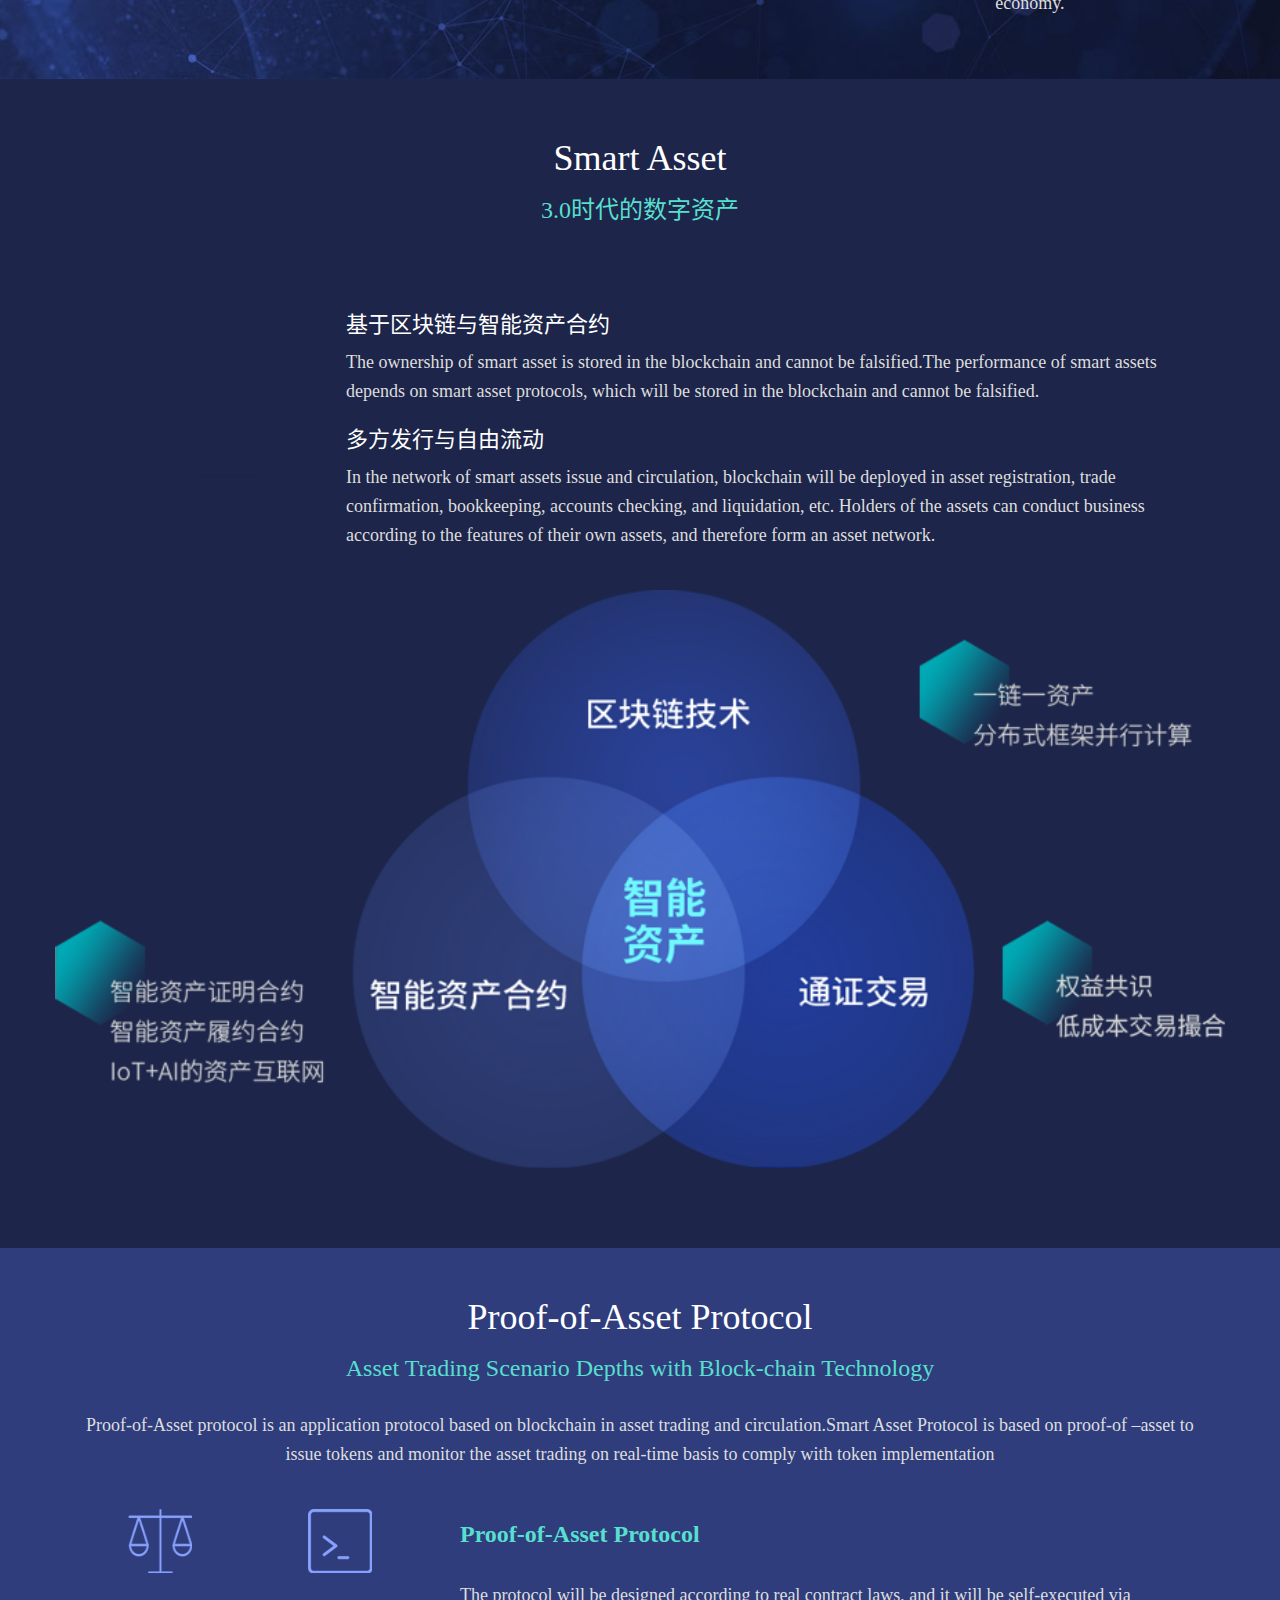
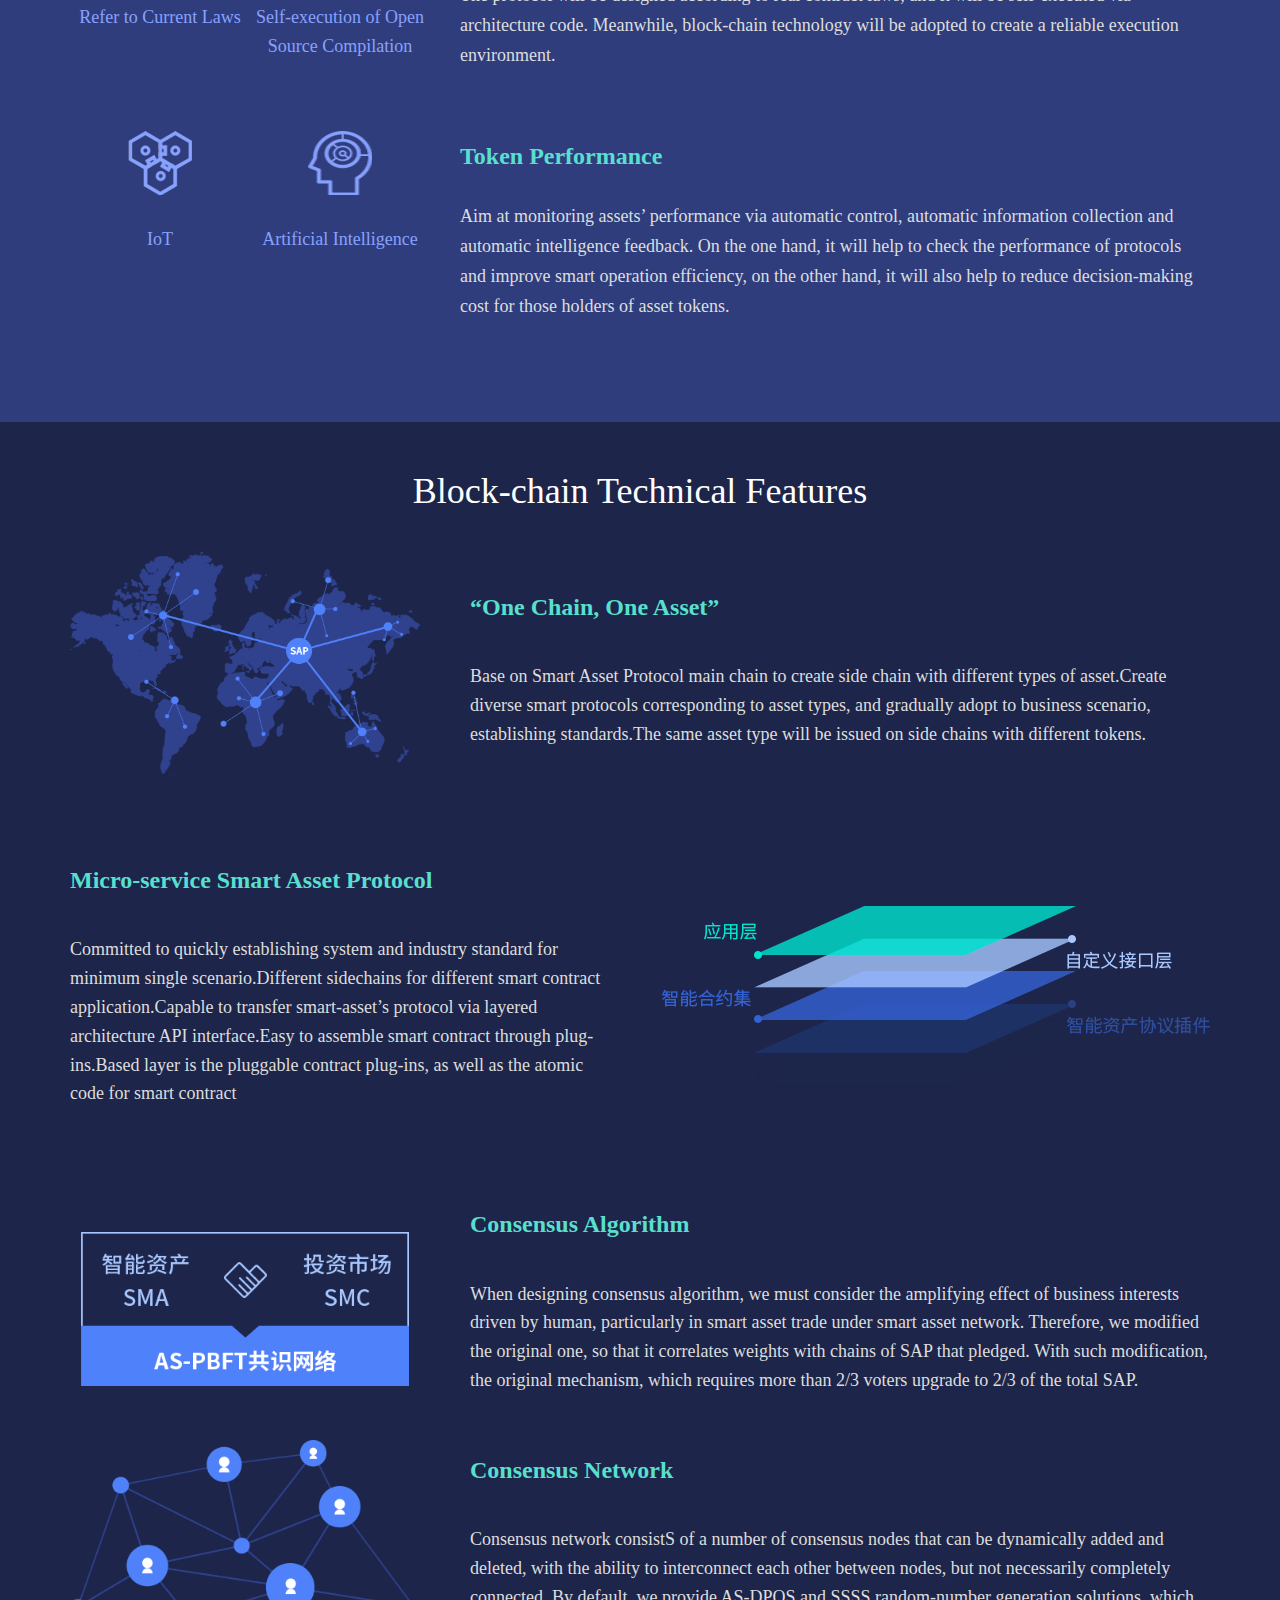
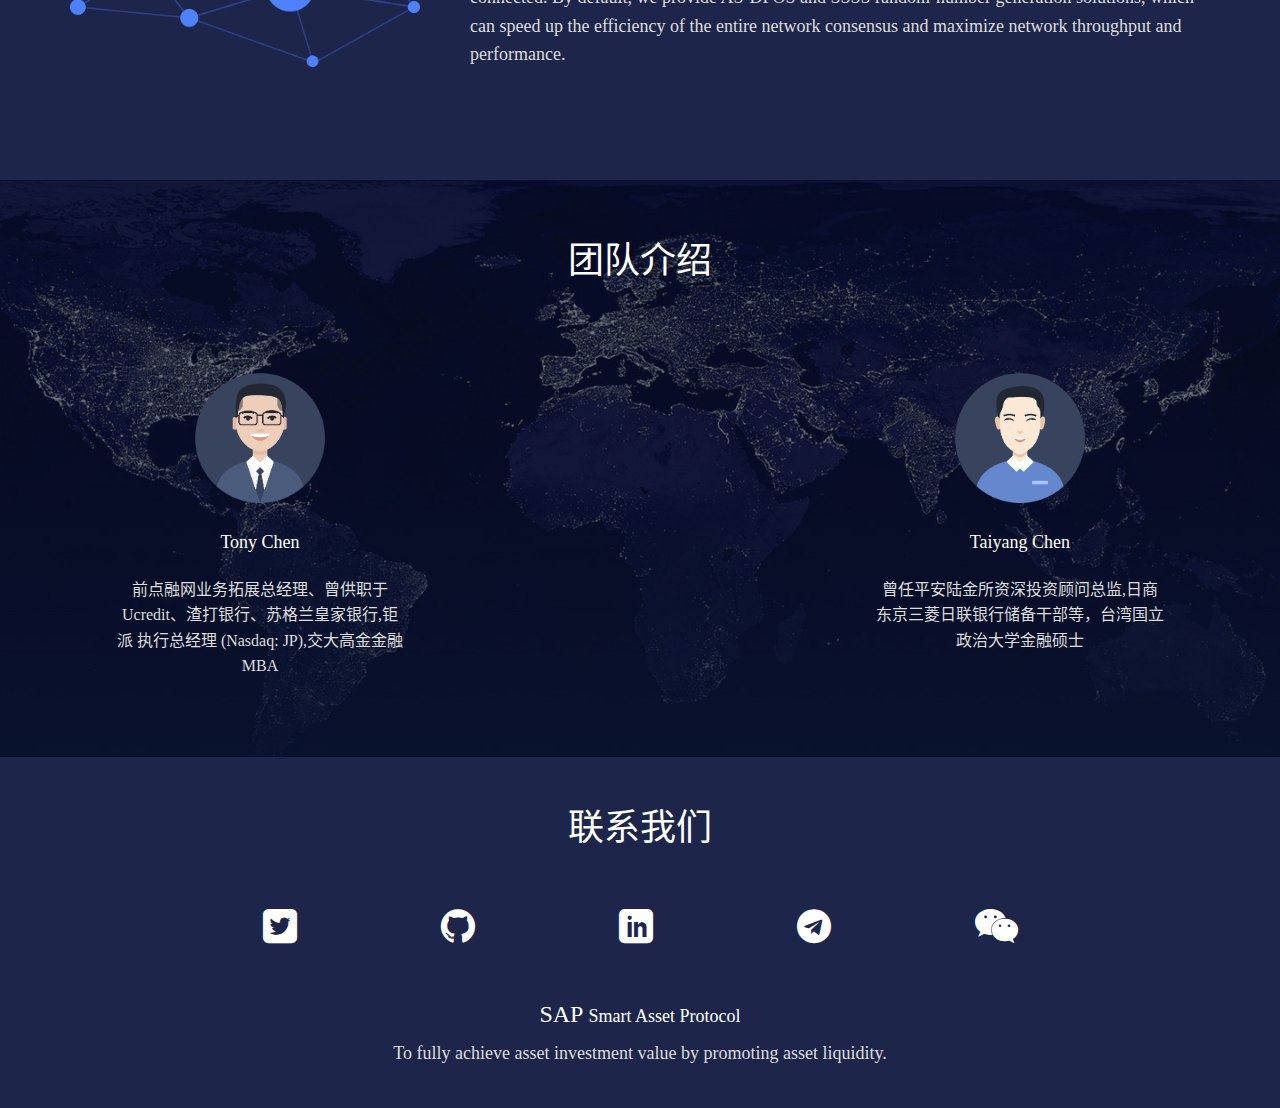
==== commit 94e09be1: "增加多语言功能，编写中文包，编写英文包" ====
--- a/index.html
+++ b/index.html
@@ -1,12 +1,19 @@
 <!DOCTYPE html>
-<html class="no-js" lang="zh-CN"><head><meta http-equiv="Content-Type" content="text/html; charset=UTF-8">
+<html class="no-js" lang="zh-CN">
+<head>
+<meta http-equiv="Content-Type" content="text/html; charset=UTF-8">
   
-<title>SAP-SmartAssetProtocol</title>
-<meta name="viewport" content="width=device-width, initial-scale=1.0">
+<title>SAP-Smart Asset Protocol</title>
+<meta name="viewport" content="width=device-width, initial-scale=1.0, minimum-scale=1.0, maximum-scale=1.0, user-scalable=no">
 <meta name="keywords" content="SAP,sap,SmartAssetProtocol,smartassetprotocol,资产交易平台，交易平台，去中心化，智能资产">
 <meta name="description" content="SAP基于智能资产的去中心化资产交易平台-SmartAssetProtocol（SAP）。">
 <meta property="og:type" content="website">
 <meta http-equiv="X-UA-Compatible" content="IE=edge">
+<meta http-equiv="Content-Type" content="text/html; charset=UTF-8">
+<meta http-equiv="Expires" content="0">
+<meta http-equiv="Pragma" content="no-cache">
+<meta http-equiv="Cache-control" content="no-cache">
+<meta http-equiv="Cache" content="no-cache">
 <link rel="shortcut icon" href="./icon_35.png" type="image/x-icon">
 <link href="./css/font-awesome.min.css" rel="stylesheet">
 <link rel="stylesheet" type="text/css" href="./css/iconfont.css">
@@ -23,6 +30,7 @@
 
 <script async="" src="./js/hotjar-539921.js"></script>
 <script async="" src="./js/modules-14db5ab5e0c940b032d5b5500ffa4f5d.js"></script>
+</head>
 <body data-spy="scroll" data-target=".navbar" data-offset="120" class="">
 <!-- Start header -->
 <header>
@@ -42,14 +50,16 @@
     <div class="collapse navbar-collapse" id="bs-example-navbar-collapse-1">
         <ul class="nav">
             <li><a href="#solution" class="page-scroll">智能资产</a></li>
-            <li><a href="#be_found" class="page-scroll">智能资产合约</a></li>
-            <li><a href="#how_it_works" class="page-scroll">智能资产交易</a></li>
+            <li><a href="#be_found" class="page-scroll">资产证明协议</a></li>
+            <!-- <li><a href="#how_it_works" class="page-scroll">智能资产交易</a></li> -->
             
-            <li><a href="#features" class="page-scroll">经济系统</a></li>
+            <li><a href="#technology" class="page-scroll">技术特性</a></li>
             
-            <li><a href="#testimonials" class="page-scroll">团队顾问</a></li>
+            <li><a href="#testimonials" class="page-scroll">团队介绍</a></li>
             
-            <a target="_blank" href="http://scapital-documents.oss-cn-beijing.aliyuncs.com/Smartledger%E7%99%BD%E7%9A%AE%E4%B9%A6.pdf" class="btn btn-trial">下载白皮书</a>
+            <!-- <a target="_blank" href="http://scapital-documents.oss-cn-beijing.aliyuncs.com/Smartledger%E7%99%BD%E7%9A%AE%E4%B9%A6.pdf" class="btn btn-trial">下载白皮书</a> -->
+            <a href="javascript:;" class="btn btn-trial lang">EN</a>
+            <a href="javascript:;" class="btn btn-trial lang">中文</a>
         </ul>
     </div>
 </div>
@@ -64,13 +74,13 @@
         <div class="col-md-12 pad0">
             <div class="playbtn-container">
                 <div href="#">
-                    <img src="./img/earth.webp" class="img-responsive overlay">
+                    <img src="./img/bg1.png" class="img-responsive overlay">
                 </div>
                 <div class="content-div text-center">
                     <p class="video-title">SAP(<span>Smart Asset Protocol</span>)</p>
-                    <p class="video-tag">基于智能资产合约的去中心化全球资产交易平台</p>
+                    <p class="video-tag">基于智能资产合约的去中心化全球资产交易链</p>
                     <p class="video-button">
-                        <a target="_blank" href="http://scapital-documents.oss-cn-beijing.aliyuncs.com/Smartledger%E7%99%BD%E7%9A%AE%E4%B9%A6.pdf">下载SML白皮书</a>
+                        <!-- <a target="_blank" href="http://scapital-documents.oss-cn-beijing.aliyuncs.com/Smartledger%E7%99%BD%E7%9A%AE%E4%B9%A6.pdf">下载SML白皮书</a> -->
                         <!-- <a data-toggle="modal" data-target="#videoModal">查看视频<img src="./img/play.png"></a> -->
                     </p>
                 </div>
@@ -86,37 +96,37 @@
     <div class="container">
     <div class="row">
         <div class="col-md-12 text-center">
-            <h3 class="section-heading">资产流动性的3.0时代</h3>
-            <p class="color-blue">智能资产通证化和全球资产交易</p>
+            <h3 class="section-heading" data-localize="trial_head">资产流动性的3.0时代</h3>
+            <p class="color-blue" data-localize="trial_head1">智能资产通证化和全球资产交易</p>
             <div class="clearfix"></div>
             <div class="row space60 content">
                 <div class="col-md-4 col-sm-4">
                     <div class="block1">
-                        <p class="percentage">1.0<br><span>资产权益化</span></p>
-                        <div class="content-title">物权、产权<br>房契、地契<br> <div>确权登记系统凭证</div></div>
-                    </div>
-                    <div class="content-bottom">
+                        <p class="percentage">1.0<br><span data-localize="trial_block1_percentage">资产权益化</span></p>
+                        <div class="content-title" data-localize="trial_block1_content">物权、产权<br>房契、地契<br> <div>确权登记系统凭证</div></div>
+                    </div>
+                    <div class="content-bottom" data-localize="trial_block1_bottom">
                         <h5>释放流动性</h5>
                         <p>区块链、物联网、人工智能技术的融合，推动资产从所有权到使用权完全被“赋予高流动性”</p>
                     </div>
                 </div>
                 <div class="col-md-4 col-sm-4">
                     <div class="block2">
-                        <p class="percentage">2.0<br><span>资产证券化</span></p>
-                        <div class="content-title">股权、债权<br>股票、债券<br> <div>交易登记平台<br>清结算系统</div></div>
-                    </div>
-                    <div class="content-bottom">
+                        <p class="percentage">2.0<br><span data-localize="trial_block2_percentage">资产证券化</span></p>
+                        <div class="content-title" data-localize="trial_block2_content">股权、债权<br>股票、债券<br> <div>交易登记平台<br>清结算系统</div></div>
+                    </div>
+                    <div class="content-bottom" data-localize="trial_block2_bottom">
                         <h5>消除信息不对称及欺诈</h5>
                         <p>在交易之前为双方提供了可信赖的数据，从而确保提供更大的可靠性</p>
                     </div>
                 </div>
                 <div class="col-md-4 col-sm-4">
                     <div class="block3">
-                        <p class="percentage">3.0<br><span>智能资产通证化</span></p>
-                        <div class="content-title">使用权、收益权<br>通证（coin、token）<br> <div>智能资产登记平台、清结算系统<br>物联网技术、人工智能<br>智能合约、区块链技术</div></div>
+                        <p class="percentage">3.0<br><span data-localize="trial_block3_percentage">智能资产通证化</span></p>
+                        <div class="content-title" data-localize="trial_block3_content">使用权、收益权<br>通证（Token）<br> <div>智能资产登记平台、清结算系统<br>物联网技术、人工智能<br>智能合约、区块链技术</div></div>
                     </div>
                     
-                    <div class="content-bottom">
+                    <div class="content-bottom" data-localize="trial_block3_bottom">
                         <h5>链接实体与数字经济</h5>
                         <p>透过实体资产通证化交易让虚拟货币可被广泛使用在实体经济</p>
                     </div>
@@ -167,7 +177,7 @@
     <div class="container">
     <div class="row">
         <div class="col-md-12 text-center">
-            <h3 class="section-heading text-center">Smart Asset Protocol智能资产</h3>
+            <h3 class="section-heading text-center" data-localize="solution_head">Smart Asset Protocol智能资产</h3>
             <p class="color-blue">3.0时代的数字资产</p>
             <div class="clearfix"></div>
             <div class="space50 content">
@@ -177,7 +187,7 @@
                     </div>
                     <div>
                         <h5>基于区块链与智能资产合约</h5>
-                        <p>智能资产所有权通过区块链存储，不能被篡改<br>智能资产的行为取决于智能资产合约，合约基于区块链技术存储，不能被篡改</p>
+                        <p data-localize="solution_content1">智能资产所有权通过区块链存储，不能被篡改<br>智能资产的行为取决于智能资产合约，合约基于区块链技术存储，不能被篡改</p>
                     </div>
                 </div>
                 <div>
@@ -186,14 +196,14 @@
                     </div>
                     <div>
                         <h5>多方发行与自由流动</h5>
-                        <p>在智能资产发行与流通网络中，区块链用于资产登记、交易确认、记账对账和清算等。<br>资产持有者可以按照自身资产特性在链上自行开展业务，从而形成资产互联网</p>
+                        <p data-localize="solution_content2">在智能资产发行与流通网络中，区块链用于资产登记、交易确认、记账对账和清算等。<br>资产持有者可以按照自身资产特性在链上自行开展业务，从而形成资产互联网</p>
                     </div>
                     
                 </div>
             </div>
         </div>
         <div class="col-md-12 text-center assets-img">
-            <img src="./img/image3.webp" alt="">
+            <img src="./img/image3.png" alt="">
         </div>
     </div>
 </div>
@@ -205,71 +215,106 @@
     <div class="container">
     <div class="row">
         <div class="col-md-12 text-center">
-<h3 class="section-heading text-center">Smart Asset Protocol智能资产合约</h3>
-            <p class="color-blue text-height">资产交易场景与区块链技术的深度结合</p>
-            <p class="text-2">智能资产合约本质是一套数字形式的承诺，由程序自动执行，合约参与方须执行协议承诺。具有<span style="color:#00d3e0;">自治、去中心化</span>特性。</p>
+        <h3 class="section-heading text-center" data-localize="be_found_head">Smart Asset Protocol资产证明协议</h3>
+            <p class="color-blue text-height" data-localize="be_found_head1">资产交易场景与区块链技术的深度结合</p>
+            <p class="text-2" data-localize="be_found_head2">资产证明协议是基于区块链技术在资产交易流通领域的应用协议。Smart Asset Protocol 基于资产证明，进行通证的发行，并根据通证履约，将资产交易环节实时处于协议的监控之下。</p>
             <div class="clearfix"></div>
         </div>
-        <div class="col-md-12">
+        <div class="col-md-12 introduction">
             <div class="row content">
-                <div class="col-md-6 col-sm-6">
-                    <h5 class="add-review">智能资产证明合约</h5>
-                    <div class="content-img">
+                <div class="col-md-4 col-sm-6">
+                    <div class="img-box">
                         <div>
                             <img src="./img/icon3.png" alt="">
-                            <p>参考现实法律</p>
+                            <p data-localize="be_found_content1_img1">参考现实法律</p>
                         </div>
                         <div>
                             <img src="./img/icon4.png" alt="">
-                            <p>开源编译自动执行</p>
-                        </div>
-                    </div>
-                    <p class="description">将借鉴合约法的相关原则设计，<br class="hidden-xs hidden-sm">
-                        而合约的执行将依靠架构代码的
-                        <br class="hidden-xs hidden-sm">
-                        自动执行，并采用区块链技术
-                        <br class="hidden-xs hidden-sm">
-                        打造可信的执行环境。
-                        <br class="hidden-xs hidden-sm">
-                    </p>
-                </div>
-
-                <div class="col-md-6 col-sm-6 ">
-                        <!-- <img src="./Confident Customer Converts Visitors into Buyers_files/img2.png" class="img-responsive" alt="Ratings"> -->
-                        <h5 class="add-review">智能资产履约合约</h5>
-                        <div class="content-img">
-                            <div>
-                                <img src="./img/icon5.png" alt="">
-                                <p>物联网</p>
-                            </div>
-                            <div>
-                                <img src="./img/icon6.png" alt="">
-                                <p>人工智能</p>
-                            </div>
-                        </div>
-                        <p class="description">旨在自动监控、自动信息采集、自动<br class="hidden-xs hidden-sm">
-                            智能反馈，监控资产的运营情况。
-                            <br class="hidden-xs hidden-sm">
-                            一方面判断是否履约并提高资产的智
-                            <br class="hidden-xs hidden-sm">
-                            能经营效率，一方面降低资产通证的
-                            <br class="hidden-xs hidden-sm">
-                            所有者的交易决策成本。
-                        </p>
-                    </div>
+                            <p data-localize="be_found_content1_img2">开源编译自动执行</p>
+                        </div>
+                    </div>
+                </div>
+                <div class="col-md-8 col-sm-6 description">
+                    <h5 class="color-blue text-weight" data-localize="be_found_content1_head">资产证明</h5>
+                    <p data-localize="be_found_content1_text">将借鉴合约法的相关原则设计，而合约的执行将依靠架构代码的自动执行，并采用区块链技术</p>
+                </div>
+            </div>
+        </div>
+        <div class="col-md-12 introduction">
+            <div class="row content">
+                <div class="col-md-4 col-sm-6">
+                    <div class="img-box">
+                        <div>
+                            <img src="./img/icon5.png" alt="">
+                            <p data-localize="be_found_content2_img1">物联网</p>
+                        </div>
+                        <div>
+                            <img src="./img/icon6.png" alt="">
+                            <p data-localize="be_found_content2_img2">人工智能</p>
+                        </div>
+                    </div>
+                </div>
+                <div class="col-md-8 col-sm-6 description">
+                    <h5 class="color-blue text-weight" data-localize="be_found_content2_head">通证履约</h5>
+                    <p data-localize="be_found_content2_text">旨在自动监控、自动信息采集、自动智能反馈，监控资产的运营情况。一方面判断是否履约并提高资产的智能经营效率，一方面降低资产通证的所有者的交易决策成本。</p>
+                </div>
             </div>
         </div>
     </div>
-</div>
 </section>
 <!-- End Be found -->
 
+<!-- technology -->
+<section class="technology" id="technology">
+        <div class="container">
+            <div class="row">
+                <div class="col-md-12 text-center ">
+                    <h3 class="section-heading text-center" data-localize="technology_head">区块链技术特性</h3>
+                </div>
+                <div class="col-md-12 text-center tech-box">
+                    <div class="technology-first">
+                        <div class="tech-img"><img src="./img/tech_01.png" alt=""></div>
+                        <div class="tech-text">
+                            <h5 class="color-blue text-weight" data-localize="technology_content1">一链一资产</h5>
+                            <p data-localize="technology_text1">基于Smart Asset Protocol 主链，创建不同资产类型的侧链对应不同智能资产类型，创建不同的智能资产合约，并逐步适应实际商业场景，形成标准。同一资产类型，将在侧链发型不同通证。</p>
+                        </div>
+                    </div>
+                    <div class="technology-second tech-pc">
+                        <div class="tech-text">
+                            <h5 class="color-blue text-weight" data-localize="technology_content2">微服务化智能资产合约</h5>
+                            <p data-localize="technology_text2">致力于快速建立最小单场景的智能合约系统与行业标准。不同的侧链为不同的智能合约应用。通过分层架构的API接口，可以调用特定智能资产类智能合约。通过插件可以便捷组装各资产类型智能合约。底层可插拔的协议插件，也是智能合约原子级代码。</p>
+                        </div>
+                        <div class="tech-img"><img src="./img/tech_02.png" alt=""></div>
+                    </div>
+                    <div class="technology-second tech-mb">
+                        <div class="tech-img"><img src="./img/tech_02.png" alt=""></div>
+                        <div class="tech-text">
+                            <h5 class="color-blue text-weight" data-localize="technology_content2">微服务化智能资产合约</h5>
+                            <p data-localize="technology_text2">致力于快速建立最小单场景的智能合约系统与行业标准。不同的侧链为不同的智能合约应用。通过分层架构的API接口，可以调用特定智能资产类智能合约。通过插件可以便捷组装各资产类型智能合约。底层可插拔的协议插件，也是智能合约原子级代码。</p>
+                        </div>
+                    </div>
+                    <div class="technology-three">
+                        <div class="tech-img"><img src="./img/tech_03.png" alt=""></div>
+                        <div class="tech-text">
+                            <h5 class="color-blue text-weight" data-localize="technology_content3">共识算法</h5>
+                            <p data-localize="technology_text3">在设计共识算法时，我们必须考虑到商业利益对人类驱动力的放大效果。尤其是在智能资产网络中进行的商业行为是智能资产的交易。因此， 我们对原有的共识机制进行了修改，使验证人投票的权重与其所抵押的链上SAP关联相对应。这样一来，原来需要超过 2/3 投票人才能确认生成区块的机制，被修改为超过 2/3 的总SAP</p>
+                            <h5 style="margin-top:50px;" class="color-blue text-weight" data-localize="technology_content4">共识网络</h5>
+                            <p data-localize="technology_text4">共识网络由若干可动态加入和删除的共识节点组成，节点之间具备两两互联的能力，但不必完全两两相联。 我们默认提供 AS-DPOS 和 SSSS 随机数生成方案，这样可以加快整个网络共识 达成的效率，最大化的提升网络吞吐和性能</p>
+                        </div>
+                    </div>
+                </div>
+            </div>
+            
+        </div>
+    </section>
+
+
 <!-- Start how_it_works -->
-<section class="how_it_works" id="how_it_works">
+<!-- <section class="how_it_works" id="how_it_works">
     <div class="container">
         <div class="row">
             <div class="col-md-12 text-center">
-<h3 class="section-heading text-center">Smart Asset Protocol智能资产交易</h3>
+                <h3 class="section-heading text-center">Smart Asset Protocol智能资产交易</h3>
                 <p class="color-blue text-height">安全与智能的资产交易平台</p>
                 <div class="clearfix"></div>
                 <div class="space50 content">
@@ -296,12 +341,12 @@
             </div>
         </div>
    
-</div>
-</section>
+    </div>
+</section> -->
 <!-- End how_it_works -->
 
 <!-- Start Features -->
-<section class="features" id="features">
+<!-- <section class="features" id="features">
     <div class="container">
         <div class="row">
             <div class="col-md-12 text-center ">
@@ -317,174 +362,359 @@
                 <div class="clearfix"></div>
             </div>
             <div class="col-md-12 text-center assets-img">
-                <img src="./img/image4.webp" alt="">
+                <img src="./img/image4.png" alt="">
             </div>
         </div>
         
     </div>
-</section>
+</section> -->
 <!-- End how_it_works -->
 
 <!-- Start testimonials -->
 <section class="testimonials" id="testimonials" style="background-color: #242933">
     <div class="container">
-        <div class="row space80">
+        <div class="row space40 team">
+                <div class="col-md-12 text-center">
+                    <h3 style="color: #fff;">团队介绍</h3>
+                </div>
+                <!-- PC -->
+                <div id="pcTeam" class="col-md-12 text-center space80">
+                    <div class="col-md-4 col-sm-6 col-xs-12">
+                        <div class="features-list">
+                            <div class="star-container">
+                                <div class="blur">
+                                    <img src="./img/character/Tony_Chen.png" class="img-responsive center-block whitestar">
+                                </div>
+                            </div>
+                            <div class="content-middle">
+                                <p class="feature-title ">Tony Chen</p>
+                            </div>
+                            <p class="details">前点融网业务拓展总经理、曾供职于Ucredit、渣打银行、苏格兰皇家银行,钜派 执行总经理 (Nasdaq: JP),交大高金金融MBA</p>
+                        </div>
+                    </div>
+                    <!-- <div class="col-md-4 col-sm-6 col-xs-12">
+                        <div class="features-list">
+                            <div class="star-container">
+                                <div class="blur">
+                                    <img src="./img/character/Willam Davidson.png" class="img-responsive center-block whitestar">
+                                </div>
+                            </div>
+                            <div class="content-middle">
+                                <p class="feature-title ">Willam Davidson</p>
+                            </div>
+                            <p class="details">长江商学院经济学、金融学MBA"长江商学院区块链金融与技术创新论坛"组织者,格拉斯哥大学，法律系</p>
+                        </div>
+                    </div> -->
+                    <div class="col-md-4 col-sm-6 col-xs-12 col-md-offset-4">
+                        <div class="features-list">
+                            <div class="star-container">
+                                <div class="blur">
+                                    <img src="./img/character/Taiyang_Chen.png" class="img-responsive center-block whitestar">
+                                </div>
+                            </div>
+                            <div class="content-middle">
+                                <p class="feature-title ">Taiyang Chen</p>
+                            </div>
+                            <p class="details">曾任平安陆金所资深投资顾问总监,日商东京三菱日联银行储备干部等，台湾国立政治大学金融硕士</p>
+                        </div>
+                    </div>
+                    
+                </div>
+
+                <!-- WEB -->
+
+                <div id="mbTeam" class="carousel slide" data-ride="carousel">
+
+                        <div class="carousel-inner" role="listbox">
+                            <div class="item active">
+                                <div class="col-md-4 col-sm-6 col-xs-12">
+                                    <div class="features-list">
+                                        <div class="star-container">
+                                            <div class="blur">
+                                                <img src="./img/character/Tony_Chen.png" class="img-responsive center-block whitestar">
+                                            </div>
+                                        </div>
+                                        <div class="content-middle">
+                                            <p class="feature-title ">Tony Chen</p>
+                                        </div>
+                                        <p class="details">前点融网业务拓展总经理、曾供职于Ucredit、渣打银行、苏格兰皇家银行,钜派 执行总经理 (Nasdaq: JP),交大高金金融MBA</p>
+                                    </div>
+                                </div>
+                            </div>
+                            <!-- <div class="item">
+                                <div class="col-md-4 col-sm-6 col-xs-12">
+                                    <div class="features-list">
+                                        <div class="star-container">
+                                            <div class="blur">
+                                                <img src="./img/character/Willam Davidson.png" class="img-responsive center-block whitestar">
+                                            </div>
+                                        </div>
+                                        <div class="content-middle">
+                                            <p class="feature-title ">Willam Davidson</p>
+                                        </div>
+                                        <p class="details">长江商学院经济学、金融学MBA"长江商学院区块链金融与技术创新论坛"组织者,格拉斯哥大学，法律系</p>
+                                    </div>
+                                </div>
+                            </div> -->
+                            <div class="item">
+                                <div class="col-md-4 col-sm-6 col-xs-12">
+                                    <div class="features-list">
+                                        <div class="star-container">
+                                            <div class="blur">
+                                                <img src="./img/character/Taiyang_Chen.png" class="img-responsive center-block whitestar">
+                                            </div>
+                                        </div>
+                                        <div class="content-middle">
+                                            <p class="feature-title ">Taiyang Chen</p>
+                                        </div>
+                                        <p class="details">曾任平安陆金所资深投资顾问总监,日商东京三菱日联银行储备干部等，台湾国立政治大学金融硕士</p>
+                                    </div>
+                                </div>
+                            </div>
+                           
+                        </div>
+                        
+                        <!-- Controls -->
+                        <a class="left carousel-control" href="#mbTeam" role="button" data-slide="prev">
+                            <span class="glyphicon glyphicon-chevron-left" aria-hidden="true"></span>
+                            <span class="sr-only">Previous</span>
+                        </a>
+                        <a class="right carousel-control" href="#mbTeam" role="button" data-slide="next">
+                            <span class="glyphicon glyphicon-chevron-right" aria-hidden="true"></span>
+                            <span class="sr-only">Next</span>
+                        </a>
+                    </div>
+        </div>
+        <div class="row" style="display:none;">
             <div class="col-md-12 text-center">
-<h3 style="color: #fff;">Smart Asset Protocol团队&顾问</h3>
+            <h3 style="color: #fff;">顾问介绍</h3>
             </div>
 
             <div id="carousel-example-generic" class="carousel slide" data-ride="carousel">
                 <!-- Indicators -->
-                <ol class="carousel-indicators">
+                <!-- <ol class="carousel-indicators">
                     <li data-target="#carousel-example-generic" data-slide-to="0" class="active"></li>
                     <li data-target="#carousel-example-generic" data-slide-to="1"></li>
                     <li data-target="#carousel-example-generic" data-slide-to="2"></li>
-                </ol>
+                </ol> -->
                 
                 <!-- Wrapper for slides -->
                 <div class="carousel-inner" role="listbox">
                     <div class="item active">
-                            <div class="col-md-12 text-center space80">
-                                <div class="col-md-4 col-sm-6 col-xs-12">
-                                    <div class="features-list">
-                                        <div class="star-container">
-                                            <div class="blur">
-                                                <img src="./img/character/yiming.png" class="img-responsive center-block whitestar">
-                                            </div>
-                                        </div>
-                                        <div class="content-middle">
-                                            <p class="feature-title ">Yiming Wu</p>
-                                        </div>
-                                        <p class="details">参与渡鸦科技, YCombinator孵化, 已被百度收购，硕士毕业于麻省理工学院。现任奇点金服董事长</p>
-                                    </div>
-                                </div>
-                                <div class="col-md-4 col-sm-6 col-xs-12">
-                                    <div class="features-list">
-                                        <div class="star-container">
-                                            <div class="blur">
-                                                <img src="./img/character/JOE.png" class="img-responsive center-block whitestar">
-                                            </div>
-                                            
-                                        </div>
-                                        <div class="content-middle">
-                                            <p class="feature-title ">Joe Jiang</p>
-                                        </div>
-                                        <p class="details">曾负责广发银行网络金融战略的实施，为京东、苏宁及搜房网提供现金管理<br>&nbsp;</p>
-                                    </div>
-                                </div>
-                                <div class="col-md-4 col-sm-6 col-xs-12">
-                                    <div class="features-list">
-                                        <div class="star-container">
-                                            <div class="blur">
-                                                <img src="./img/character/TONY.png" class="img-responsive center-block whitestar">
-                                            </div>
-                                        </div>
-                                        <div class="content-middle">
-                                            <p class="feature-title ">Tony</p>
-                                        </div>
-                                        <p class="details">前点融网业务拓展总经理、曾供职于Ucredit、渣打银行、苏格兰皇家银行<br>&nbsp;</p>
-                                    </div>
-                                </div>
-                            </div>
-                        <!-- <img src="..." alt="...1">
-                        <div class="carousel-caption">
-                            ...11111
-                        </div> -->
-                    </div>
-                    <div class="item">
                         <div class="col-md-12 text-center space80">
                             <div class="col-md-4 col-sm-6 col-xs-12">
                                 <div class="features-list">
                                     <div class="star-container">
                                         <div class="blur">
-                                            <img src="./img/character/WEN YAN.png" class="img-responsive center-block whitestar">
+                                            <img src="./img/character/Guicheng_Xiong.png" class="img-responsive center-block whitestar">
+                                        </div>
+                                    </div>
+                                    <div class="content-middle">
+                                        <p class="feature-title ">Joshua Xiong</p>
+                                    </div>
+                                    <p class="details">Binance (币安) 天使投资人，曾投资多个区块链项目上市公司董事总经理，曾任百度移动分发事业部总经理，91无线联合创始人和高级副总裁</p>
+                                </div>
+                            </div>
+                            <div class="col-md-4 col-sm-6 col-xs-12">
+                                <div class="features-list">
+                                    <div class="star-container">
+                                        <div class="blur">
+                                            <img src="./img/character/Frank_Lu.png" class="img-responsive center-block whitestar">
+                                        </div>
+                                    </div>
+                                    <div class="content-middle">
+                                        <p class="feature-title ">Frank Lu</p>
+                                    </div>
+                                    <p class="details">IBM Hyperledger Fabric 的联合创始人</p>
+                                </div>
+                            </div>
+                            <div class="col-md-4 col-sm-6 col-xs-12">
+                                <div class="features-list">
+                                    <div class="star-container">
+                                        <div class="blur">
+                                            <img src="./img/character/Xiahong_Lin.png" class="img-responsive center-block whitestar">
+                                        </div>
+                                    </div>
+                                    <div class="content-middle">
+                                        <p class="feature-title ">Xiahong Lin</p>
+                                    </div>
+                                    <p class="details">菩提预测市场创始人兼CEO，7年数字货币行业经验，区块链应用开发者，以太坊技术早期布道者</p>
+                                </div>
+                            </div>
+                        </div>
+                    </div>
+                    <div class="item">
+                        <div class="col-md-12 text-center space80">
+                            <div class="col-md-4 col-sm-6 col-xs-12">
+                                <div class="features-list">
+                                    <div class="star-container">
+                                        <div class="blur">
+                                            <img src="./img/character/Danny_Yang.png" class="img-responsive center-block whitestar">
+                                        </div>
+                                    </div>
+                                    <div class="content-middle">
+                                        <p class="feature-title ">Danny Yang</p>
+                                    </div>
+                                    <p class="details">BlockSeer创始人(莱特币创始人所投资项目)，MaiCoin联合创始人，斯坦福大学计算机科学硕博士，哈佛大学文学士</p>
+                                </div>
+                            </div>
+                            <div class="col-md-4 col-sm-6 col-xs-12">
+                                <div class="features-list">
+                                    <div class="star-container">
+                                        <div class="blur">
+                                            <img src="./img/character/Catherine_Li.png" class="img-responsive center-block whitestar">
+                                        </div>
+                                    </div>
+                                    <div class="content-middle">
+                                        <p class="feature-title ">Catherine Li</p>
+                                    </div>
+                                    <p class="details">前美国银行（Bank of America Merrill Lynch）信用风险管理高级董事经理，区块链创新委员会委员，对信贷资产的贷后管理有着独到的行业见解</p>
+                                </div>
+                            </div>
+                            <div class="col-md-4 col-sm-6 col-xs-12">
+                                <div class="features-list">
+                                    <div class="star-container">
+                                        <div class="blur">
+                                            <img src="./img/character/Wenyan.png" class="img-responsive center-block whitestar">
                                         </div>
                                     </div>
                                     <div class="content-middle">
                                         <p class="feature-title ">Wenyan Qin</p>
                                     </div>
-                                    <p class="details">加拿大北美区块链基金主席，大数据专家、区块链核心技术专家。IBM多伦多软件实验室DB2引擎基础设施团队的成员，主要关注数据库协议。</p>
-                                </div>
-                            </div>
-                            <div class="col-md-4 col-sm-6 col-xs-12">
-                                <div class="features-list">
-                                    <div class="star-container">
-                                        <div class="blur">
-                                            <img src="./img/character/CHARLES.png" class="img-responsive center-block whitestar">
-                                        </div>
-                                    </div>
-                                    <div class="content-middle">
-                                        <p class="feature-title ">Charles Xie</p>
-                                    </div>
-                                    <p class="details">Zilliz公司的创始人和CEO，曾就职甲骨文(Orade)公司美国总部，负责数据库系统的核心研发工作</p>
-                                </div>
-                            </div>
-                            <div class="col-md-4 col-sm-6 col-xs-12">
-                                <div class="features-list">
-                                    <div class="star-container">
-                                        <div class="blur">
-                                            <img src="./img/character/RICKY.png" class="img-responsive center-block whitestar">
+                                    <p class="details">加拿大北美区块链基金主席，大数据专家、区块链核心技术专家。IBM多伦多软件实验室DB2引擎基础设施团队的成员，专注数据库协议。</p>
+                                </div>
+                            </div>
+                            
+                        </div>
+
+                    </div>
+                    <div class="item">
+                        <div class="col-md-12 text-center space80">
+                            
+                            <div class="col-md-4 col-sm-6 col-xs-12">
+                                <div class="features-list">
+                                    <div class="star-container">
+                                        <div class="blur">
+                                            <img src="./img/character/Charles_Xie.png" class="img-responsive center-block whitestar">
+                                        </div>
+                                    </div>
+                                    <div class="content-middle">
+                                        <p class="feature-title ">Starlord C. Xie</p>
+                                    </div>
+                                    <p class="details">数据库、人工智能和高性能计算领域的专家，曾负责Oracle云端多租户数据库的研发。现任Zilliz的CEO，专注于研发基于人工智能技术和大数据技术的新一代智能数据处理平台</p>
+                                </div>
+                            </div>
+                            <div class="col-md-4 col-sm-6 col-xs-12">
+                                <div class="features-list">
+                                    <div class="star-container">
+                                        <div class="blur">
+                                            <img src="./img/character/Ricky_Ng.png" class="img-responsive center-block whitestar">
                                         </div>
                                     </div>
                                     <div class="content-middle">
                                         <p class="feature-title ">Ricky Ng</p>
                                     </div>
-                                    <p class="details">IHT全球不动产区块链交易云平台创始人。爱点击iClick联合创始人<br>【Nasdaq ICLK】</p>
-                                </div>
-                            </div>
-                        </div>
-                        <!-- <img src="..." alt="...2">
-                        <div class="carousel-caption">
-                            ...22222
-                        </div> -->
+                                    <p class="details">IHT全球不动产区块链交易云平台创始人。爱点击iClick联合创始人<br>(Nasdaq：ICLK)</p>
+                                </div>
+                            </div>
+                            <div class="col-md-4 col-sm-6 col-xs-12">
+                                <div class="features-list">
+                                    <div class="star-container">
+                                        <div class="blur">
+                                            <img src="./img/character/Joe_Jiang.png" class="img-responsive center-block whitestar">
+                                        </div>
+                                        
+                                    </div>
+                                    <div class="content-middle">
+                                        <p class="feature-title ">Joe Jiang</p>
+                                    </div>
+                                    <p class="details">曾负责广发银行网络金融战略的策划和实施，拥有众多网络金融项目落地经验和金融行业资源。奇点金服联合创始人</p>
+                                </div>
+                            </div>
+                            
+                        </div>
                     </div>
                     <div class="item">
                         <div class="col-md-12 text-center space80">
                             <div class="col-md-4 col-sm-6 col-xs-12">
-                                    <div class="features-list">
-                                        <div class="star-container">
-                                            <div class="blur">
-                                                <img src="./img/character/COO.png" class="img-responsive center-block whitestar">
-                                            </div>
-                                        </div>
-                                        <div class="content-middle">
-                                            <p class="feature-title ">Vincent Chen</p>
-                                        </div>
-                                        <p class="details">曾任职于百度金融、毕博咨询。现任奇点金服COO<br>&nbsp;</p>
-                                    </div>
-                                </div>
-                                <div class="col-md-4 col-sm-6 col-xs-12">
-                                    <div class="features-list">
-                                        <div class="star-container">
-                                            <div class="blur">
-                                                <img src="./img/character/NPCA.png" class="img-responsive center-block whitestar">
-                                            </div>
-                                        </div>
-                                        <div class="content-middle">
-                                            <p class="feature-title "></p>
-                                        </div>
-                                        <p class="details">IBM Fabric联合创始人<br>平安壹账通区块链产品负责人<br>&nbsp;</p>
-                                    </div>
-                                </div>
-                                <div class="col-md-4 col-sm-6 col-xs-12">
-                                    <div class="features-list">
-                                        <div class="star-container">
-                                            <div class="blur">
-                                                <img src="./img/character/NPCA.png" class="img-responsive center-block whitestar">
-                                            </div>
-                                        </div>
-                                        <div class="content-middle">
-                                            <p class="feature-title "></p>
-                                        </div>
-                                        <p class="details">百度区块链技术负责人<br>&nbsp;<br>&nbsp;</p>
-                                    </div>
-                                </div>
-                        </div>
-                        <!-- <img src="..." alt="...2">
-                        <div class="carousel-caption">
-                            ...22222
-                        </div> -->
-                    </div>
+                                <div class="features-list">
+                                    <div class="star-container">
+                                        <div class="blur">
+                                            <img src="./img/character/Vincent_Chen.png" class="img-responsive center-block whitestar">
+                                        </div>
+                                    </div>
+                                    <div class="content-middle">
+                                        <p class="feature-title ">Vincent Chen</p>
+                                    </div>
+                                    <p class="details">曾任职于百度金融、毕博咨询。现任奇点金服COO</p>
+                                </div>
+                            </div>
+                            <div class="col-md-4 col-sm-6 col-xs-12">
+                                <div class="features-list">
+                                    <div class="star-container">
+                                        <div class="blur">
+                                            <img src="./img/character/Filippo_Wang.png" class="img-responsive center-block whitestar">
+                                        </div>
+                                    </div>
+                                    <div class="content-middle">
+                                        <p class="feature-title ">Filippo Wang</p>
+                                    </div>
+                                    <p class="details">曾任 国美金融 技术总监、有利网技术副总监、宜信高级技术经理、恒生电子项目经理等</p>
+                                </div>
+                            </div>
+                            <div class="col-md-4 col-sm-6 col-xs-12">
+                                <div class="features-list">
+                                    <div class="star-container">
+                                        <div class="blur">
+                                            <img src="./img/character/Eric_Wang.png" class="img-responsive center-block whitestar">
+                                        </div>
+                                    </div>
+                                    <div class="content-middle">
+                                        <p class="feature-title ">Thomas E. Wang</p>
+                                    </div>
+                                    <p class="details">在头部互联网公司的金融科技平台担任金融副总经理，曾任普华永道高级经理，在财务、风险、金融领域拥有丰富经验</p>
+                                </div>
+                            </div>
+                        </div>
+                    </div>
+                    <div class="item">
+                        <div class="col-md-12 text-center space80">
+                            <div class="col-md-4 col-sm-6 col-xs-12">
+                                <div class="features-list">
+                                    <div class="star-container">
+                                        <div class="blur">
+                                            <img src="./img/character/Yuanbin_Cai.png" class="img-responsive center-block whitestar">
+                                        </div>
+                                    </div>
+                                    <div class="content-middle">
+                                        <p class="feature-title ">Yuanbin Cai</p>
+                                    </div>
+                                    <p class="details">曾任职于建设银行、华一银行、荷兰银行、苏格兰皇家银行及歌斐资产的风控中心Lead 二十年风控经验</p>
+                                </div>
+                            </div>
+                            <div class="col-md-4 col-sm-6 col-xs-12">
+                                <div class="features-list">
+                                    <div class="star-container">
+                                        <div class="blur">
+                                            <img src="./img/character/Yiming_Wu.png" class="img-responsive center-block whitestar">
+                                        </div>
+                                    </div>
+                                    <div class="content-middle">
+                                        <p class="feature-title ">Yiming Wu</p>
+                                    </div>
+                                    <p class="details">参与渡鸦科技, Y Combinator孵化, 已被百度收购，硕士毕业于麻省理工学院。现任奇点金服董事长</p>
+                                </div>
+                            </div>
+                            
+                        </div>
+                    </div>
+
+                    <!-- <div class="item">
+                        <div class="col-md-12 text-center space80">
+                                
+                        </div>
+                    </div> -->
+                
                 </div>
                 
                 <!-- Controls -->
@@ -502,138 +732,213 @@
 
                 <div class="carousel-inner" role="listbox">
                     <div class="item active">
-                        <div class="col-md-4 col-sm-12 col-xs-12">
-                            <div class="features-list">
-                                <div class="star-container">
-                                    <div class="blur">
-                                        <img src="./img/character/yiming.png" class="img-responsive center-block whitestar">
+                        <div class="col-md-4 col-sm-6 col-xs-12">
+                            <div class="features-list">
+                                <div class="star-container">
+                                    <div class="blur">
+                                        <img src="./img/character/Guicheng_Xiong.png" class="img-responsive center-block whitestar">
+                                    </div>
+                                </div>
+                                <div class="content-middle">
+                                    <p class="feature-title ">Joshua Xiong</p>
+                                </div>
+                                <p class="details">Binance (币安) 天使投资人，曾投资多个区块链项目上市公司董事总经理，曾任百度移动分发事业部总经理，91无线联合创始人和高级副总裁</p>
+                            </div>
+                        </div>
+                    </div>
+                    <div class="item">
+                        <div class="col-md-4 col-sm-6 col-xs-12">
+                            <div class="features-list">
+                                <div class="star-container">
+                                    <div class="blur">
+                                        <img src="./img/character/Frank_Lu.png" class="img-responsive center-block whitestar">
+                                    </div>
+                                </div>
+                                <div class="content-middle">
+                                    <p class="feature-title ">Frank Lu</p>
+                                </div>
+                                <p class="details">IBM Hyperledger Fabric 的联合创始人</p>
+                            </div>
+                        </div>
+                    </div>
+                    <div class="item">
+                        <div class="col-md-4 col-sm-6 col-xs-12">
+                            <div class="features-list">
+                                <div class="star-container">
+                                    <div class="blur">
+                                        <img src="./img/character/Xiahong_Lin.png" class="img-responsive center-block whitestar">
+                                    </div>
+                                </div>
+                                <div class="content-middle">
+                                    <p class="feature-title ">Xiahong Lin</p>
+                                </div>
+                                <p class="details">菩提预测市场创始人兼CEO，7年数字货币行业经验，区块链应用开发者，以太坊技术早期布道者</p>
+                            </div>
+                        </div>
+                    </div>
+                    <div class="item">
+                        <div class="col-md-4 col-sm-6 col-xs-12">
+                            <div class="features-list">
+                                <div class="star-container">
+                                    <div class="blur">
+                                        <img src="./img/character/Danny_Yang.png" class="img-responsive center-block whitestar">
+                                    </div>
+                                </div>
+                                <div class="content-middle">
+                                    <p class="feature-title ">Danny Yang</p>
+                                </div>
+                                <p class="details">BlockSeer创始人(莱特币创始人所投资项目)，MaiCoin联合创始人，斯坦福大学计算机科学硕博士，哈佛大学文学士</p>
+                            </div>
+                        </div>
+                    </div>
+                    <div class="item">
+                        <div class="col-md-4 col-sm-6 col-xs-12">
+                            <div class="features-list">
+                                <div class="star-container">
+                                    <div class="blur">
+                                        <img src="./img/character/Catherine_Li.png" class="img-responsive center-block whitestar">
+                                    </div>
+                                </div>
+                                <div class="content-middle">
+                                    <p class="feature-title ">Catherine Li</p>
+                                </div>
+                                <p class="details">前美国银行（Bank of America Merrill Lynch）信用风险管理高级董事经理，区块链创新委员会委员，对信贷资产的贷后管理有着独到的行业见解</p>
+                            </div>
+                        </div>
+                    </div>
+                    <div class="item">
+                        <div class="col-md-4 col-sm-6 col-xs-12">
+                            <div class="features-list">
+                                <div class="star-container">
+                                    <div class="blur">
+                                        <img src="./img/character/Wenyan.png" class="img-responsive center-block whitestar">
+                                    </div>
+                                </div>
+                                <div class="content-middle">
+                                    <p class="feature-title ">Wenyan Qin</p>
+                                </div>
+                                <p class="details">加拿大北美区块链基金主席，大数据专家、区块链核心技术专家。IBM多伦多软件实验室DB2引擎基础设施团队的成员，专注数据库协议。</p>
+                            </div>
+                        </div>
+                    </div>
+                    <div class="item">
+                        <div class="col-md-4 col-sm-6 col-xs-12">
+                            <div class="features-list">
+                                <div class="star-container">
+                                    <div class="blur">
+                                        <img src="./img/character/Charles_Xie.png" class="img-responsive center-block whitestar">
+                                    </div>
+                                </div>
+                                <div class="content-middle">
+                                    <p class="feature-title ">Starlord C. Xie</p>
+                                </div>
+                                <p class="details">数据库、人工智能和高性能计算领域的专家，曾负责Oracle云端多租户数据库的研发。现任Zilliz的CEO，专注于研发基于人工智能技术和大数据技术的新一代智能数据处理平台</p>
+                            </div>
+                        </div>
+                    </div>
+                    <div class="item">
+                        <div class="col-md-4 col-sm-6 col-xs-12">
+                            <div class="features-list">
+                                <div class="star-container">
+                                    <div class="blur">
+                                        <img src="./img/character/Ricky_Ng.png" class="img-responsive center-block whitestar">
+                                    </div>
+                                </div>
+                                <div class="content-middle">
+                                    <p class="feature-title ">Ricky Ng</p>
+                                </div>
+                                <p class="details">IHT全球不动产区块链交易云平台创始人。爱点击iClick联合创始人<br>(Nasdaq：ICLK)</p>
+                            </div>
+                        </div>
+                    </div>
+                    <div class="item">
+                        <div class="col-md-4 col-sm-6 col-xs-12">
+                            <div class="features-list">
+                                <div class="star-container">
+                                    <div class="blur">
+                                        <img src="./img/character/Joe_Jiang.png" class="img-responsive center-block whitestar">
+                                    </div>
+                                    
+                                </div>
+                                <div class="content-middle">
+                                    <p class="feature-title ">Joe Jiang</p>
+                                </div>
+                                <p class="details">曾负责广发银行网络金融战略的策划和实施，拥有众多网络金融项目落地经验和金融行业资源。奇点金服联合创始人</p>
+                            </div>
+                        </div>
+                    </div>
+                    <div class="item">
+                        <div class="col-md-4 col-sm-6 col-xs-12">
+                            <div class="features-list">
+                                <div class="star-container">
+                                    <div class="blur">
+                                        <img src="./img/character/Vincent_Chen.png" class="img-responsive center-block whitestar">
+                                    </div>
+                                </div>
+                                <div class="content-middle">
+                                    <p class="feature-title ">Vincent Chen</p>
+                                </div>
+                                <p class="details">曾任职于百度金融、毕博咨询。现任奇点金服COO</p>
+                            </div>
+                        </div>
+                    </div>
+                    <div class="item">
+                        <div class="col-md-4 col-sm-6 col-xs-12">
+                            <div class="features-list">
+                                <div class="star-container">
+                                    <div class="blur">
+                                        <img src="./img/character/Filippo_Wang.png" class="img-responsive center-block whitestar">
+                                    </div>
+                                </div>
+                                <div class="content-middle">
+                                    <p class="feature-title ">Filippo Wang</p>
+                                </div>
+                                <p class="details">曾任 国美金融 技术总监、有利网技术副总监、宜信高级技术经理、恒生电子项目经理等</p>
+                            </div>
+                        </div>
+                    </div>
+                    <div class="item">
+                        <div class="col-md-4 col-sm-6 col-xs-12">
+                            <div class="features-list">
+                                <div class="star-container">
+                                    <div class="blur">
+                                        <img src="./img/character/Eric_Wang.png" class="img-responsive center-block whitestar">
+                                    </div>
+                                </div>
+                                <div class="content-middle">
+                                    <p class="feature-title ">Thomas E. Wang</p>
+                                </div>
+                                <p class="details">在头部互联网公司的金融科技平台担任金融副总经理，曾任普华永道高级经理，在财务、风险、金融领域拥有丰富经验</p>
+                            </div>
+                        </div>
+                    </div>
+                    <div class="item">
+                        <div class="col-md-4 col-sm-6 col-xs-12">
+                            <div class="features-list">
+                                <div class="star-container">
+                                    <div class="blur">
+                                        <img src="./img/character/Yuanbin_Cai.png" class="img-responsive center-block whitestar">
+                                    </div>
+                                </div>
+                                <div class="content-middle">
+                                    <p class="feature-title ">Yuanbin Cai</p>
+                                </div>
+                                <p class="details">曾任职于建设银行、华一银行、荷兰银行、苏格兰皇家银行及歌斐资产的风控中心Lead 二十年风控经验</p>
+                            </div>
+                        </div>
+                    </div>
+                    <div class="item">
+                        <div class="col-md-4 col-sm-6 col-xs-12">
+                            <div class="features-list">
+                                <div class="star-container">
+                                    <div class="blur">
+                                        <img src="./img/character/Yiming_Wu.png" class="img-responsive center-block whitestar">
                                     </div>
                                 </div>
                                 <div class="content-middle">
                                     <p class="feature-title ">Yiming Wu</p>
                                 </div>
                                 <p class="details">参与渡鸦科技, YCombinator孵化, 已被百度收购，硕士毕业于麻省理工学院。现任奇点金服董事长</p>
-                            </div>
-                        </div>
-                    </div>
-                    <div class="item">
-                        <div class="col-md-4 col-sm-6 col-xs-12">
-                            <div class="features-list">
-                                <div class="star-container">
-                                    <div class="blur">
-                                        <img src="./img/character/JOE.png" class="img-responsive center-block whitestar">
-                                    </div>
-                                    
-                                </div>
-                                <div class="content-middle">
-                                    <p class="feature-title ">Joe Jiang</p>
-                                </div>
-                                <p class="details">曾负责广发银行网络金融战略的实施，为京东、苏宁及搜房网提供现金管理</p>
-                            </div>
-                        </div>
-                    </div>
-                    <div class="item">
-                        <div class="col-md-4 col-sm-6 col-xs-12">
-                            <div class="features-list">
-                                <div class="star-container">
-                                    <div class="blur">
-                                        <img src="./img/character/TONY.png" class="img-responsive center-block whitestar">
-                                    </div>
-                                </div>
-                                <div class="content-middle">
-                                    <p class="feature-title ">Tony</p>
-                                </div>
-                                <p class="details">前点融网业务拓展总经理、曾供职于Ucredit、渣打银行、苏格兰皇家银行<br>&nbsp;</p>
-                            </div>
-                        </div>
-                    </div>
-                    <div class="item">
-                        <div class="col-md-4 col-sm-6 col-xs-12">
-                            <div class="features-list">
-                                <div class="star-container">
-                                    <div class="blur">
-                                        <img src="./img/character/WEN YAN.png" class="img-responsive center-block whitestar">
-                                    </div>
-                                </div>
-                                <div class="content-middle">
-                                    <p class="feature-title ">Wenyan Qin</p>
-                                </div>
-                                <p class="details">加拿大北美区块链基金主席，大数据专家、区块链核心技术专家。IBM多伦多软件实验室DB2引擎基础设施团队的成员，主要关注数据库协议。</p>
-                            </div>
-                        </div>
-                    </div>
-                    <div class="item">
-                        <div class="col-md-4 col-sm-6 col-xs-12">
-                            <div class="features-list">
-                                <div class="star-container">
-                                    <div class="blur">
-                                        <img src="./img/character/CHARLES.png" class="img-responsive center-block whitestar">
-                                    </div>
-                                </div>
-                                <div class="content-middle">
-                                    <p class="feature-title ">Charles Xie</p>
-                                </div>
-                                <p class="details">Zilliz公司的创始人和CEO，曾就职甲骨文(Orade)公司美国总部，负责数据库系统的核心研发工作</p>
-                            </div>
-                        </div>
-                    </div>
-                    <div class="item">
-                        <div class="col-md-4 col-sm-6 col-xs-12">
-                            <div class="features-list">
-                                <div class="star-container">
-                                    <div class="blur">
-                                        <img src="./img/character/RICKY.png" class="img-responsive center-block whitestar">
-                                    </div>
-                                </div>
-                                <div class="content-middle">
-                                    <p class="feature-title ">Ricky Ng</p>
-                                </div>
-                                <p class="details">IHT全球不动产区块链交易云平台创始人。爱点击iClick联合创始人<br>【Nasdaq ICLK】</p>
-                            </div>
-                        </div>
-                    </div>
-                    <div class="item">
-                        <div class="col-md-4 col-sm-6 col-xs-12">
-                            <div class="features-list">
-                                <div class="star-container">
-                                    <div class="blur">
-                                        <img src="./img/character/COO.png" class="img-responsive center-block whitestar">
-                                    </div>
-                                </div>
-                                <div class="content-middle">
-                                    <p class="feature-title ">Vincent Chen</p>
-                                </div>
-                                <p class="details">曾任职于百度金融、毕博咨询。现任奇点金服COO<br>&nbsp;</p>
-                            </div>
-                        </div>
-                    </div>
-                    <div class="item">
-                        <div class="col-md-4 col-sm-6 col-xs-12">
-                            <div class="features-list">
-                                <div class="star-container">
-                                    <div class="blur">
-                                        <img src="./img/character/NPCA.png" class="img-responsive center-block whitestar">
-                                    </div>
-                                </div>
-                                <div class="content-middle">
-                                    <p class="feature-title">&nbsp;&nbsp;&nbsp;&nbsp;</p>
-                                </div>
-                                <p class="details">IBM Fabric联合创始人<br>平安壹账通区块链产品负责人<br>&nbsp;</p>
-                            </div>
-                        </div>
-                    </div>
-                    <div class="item">
-                        <div class="col-md-4 col-sm-6 col-xs-12">
-                            <div class="features-list">
-                                <div class="star-container">
-                                    <div class="blur">
-                                        <img src="./img/character/NPCA.png" class="img-responsive center-block whitestar">
-                                    </div>
-                                </div>
-                                <div class="content-middle">
-                                    <p class="feature-title">&nbsp;&nbsp;&nbsp;&nbsp;</p>
-                                </div>
-                                <p class="details">百度区块链技术负责人<br>&nbsp;<br>&nbsp;</p>
                             </div>
                         </div>
                     </div>
@@ -649,133 +954,6 @@
                     <span class="sr-only">Next</span>
                 </a>
             </div>
-
-
-
-            <!-- <div id="mbCharacter" class="col-md-12 text-center space80">
-                    
-                <div class="col-md-4 col-sm-6 col-xs-12">
-                    <div class="features-list">
-                        <div class="star-container">
-                            <div class="blur">
-                                <img src="./img/character/小人-10.png" class="img-responsive center-block whitestar">
-                            </div>
-                        </div>
-                        <div class="content-middle">
-                            <p class="feature-title ">Yiming Wu</p>
-                        </div>
-                        <p class="details">参与渡鸦科技, YCombinator孵化, 已被百度收购，硕士毕业于麻省理工学院。现任奇点金服董事长</p>
-                    </div>
-                </div>
-                <div class="col-md-4 col-sm-6 col-xs-12">
-                    <div class="features-list">
-                        <div class="star-container">
-                            <div class="blur">
-                                <img src="./img/character/JOE.png" class="img-responsive center-block whitestar">
-                            </div>
-                            
-                        </div>
-                        <div class="content-middle">
-                            <p class="feature-title ">Joe Jiang</p>
-                        </div>
-                        <p class="details">曾负责广发银行网络金融战略的实施，为京东、苏宁及搜房网提供现金管理<br>&nbsp;</p>
-                    </div>
-                </div>
-                <div class="col-md-4 col-sm-6 col-xs-12">
-                    <div class="features-list">
-                        <div class="star-container">
-                            <div class="blur">
-                                <img src="./img/character/TONY.png" class="img-responsive center-block whitestar">
-                            </div>
-                        </div>
-                        <div class="content-middle">
-                            <p class="feature-title ">Tony</p>
-                        </div>
-                        <p class="details">前点融网业务拓展总经理、曾供职于Ucredit、渣打银行、苏格兰皇家银行<br>&nbsp;</p>
-                    </div>
-                </div>
-                <div class="col-md-4 col-sm-6 col-xs-12">
-                    <div class="features-list">
-                        <div class="star-container">
-                            <div class="blur">
-                                <img src="./img/character/WEN YAN.png" class="img-responsive center-block whitestar">
-                            </div>
-                        </div>
-                        <div class="content-middle">
-                            <p class="feature-title ">Wenyan Tan</p>
-                        </div>
-                        <p class="details">DB2 DBA和大数据专家，某私募投行区块链事业部总经理<br>&nbsp;</p>
-                    </div>
-                </div>
-                <div class="col-md-4 col-sm-6 col-xs-12">
-                    <div class="features-list">
-                        <div class="star-container">
-                            <div class="blur">
-                                <img src="./img/character/CHARLES.png" class="img-responsive center-block whitestar">
-                            </div>
-                        </div>
-                        <div class="content-middle">
-                            <p class="feature-title ">Charles Xie</p>
-                        </div>
-                        <p class="details">Zilliz公司的创始人和CEO，曾就职甲骨文(Orade)公司美国总部，负责数据库系统的核心研发工作</p>
-                    </div>
-                </div>
-                <div class="col-md-4 col-sm-6 col-xs-12">
-                    <div class="features-list">
-                        <div class="star-container">
-                            <div class="blur">
-                                <img src="./img/character/RICKY.png" class="img-responsive center-block whitestar">
-                            </div>
-                        </div>
-                        <div class="content-middle">
-                            <p class="feature-title ">Ricky Ng</p>
-                        </div>
-                        <p class="details">IHT全球不动产区块链交易云平台创始人。爱点击iClick联合创始人<br>【Nasdaq ICLK】</p>
-                    </div>
-                </div>
-                <div class="col-md-4 col-sm-6 col-xs-12">
-                    <div class="features-list">
-                        <div class="star-container">
-                            <div class="blur">
-                                <img src="./img/character/COO.png" class="img-responsive center-block whitestar">
-                            </div>
-                        </div>
-                        <div class="content-middle">
-                            <p class="feature-title ">VINCENT CHEN</p>
-                        </div>
-                        <p class="details">曾任职于百度金融、毕博咨询。现任奇点金服COO</p>
-                    </div>
-                </div>
-                <div class="col-md-4 col-sm-6 col-xs-12">
-                    <div class="features-list">
-                        <div class="star-container">
-                            <div class="blur">
-                                <img src="./img/character/NPCA.png" class="img-responsive center-block whitestar">
-                            </div>
-                        </div>
-                        <div class="content-middle">
-                            <p class="feature-title "></p>
-                        </div>
-                        <p class="details">IBM Fabric联合创始人<br>平安壹账通区块链产品负责人</p>
-                    </div>
-                </div>
-                <div class="col-md-4 col-sm-6 col-xs-12">
-                    <div class="features-list">
-                        <div class="star-container">
-                            <div class="blur">
-                                <img src="./img/character/NPCA.png" class="img-responsive center-block whitestar">
-                            </div>
-                        </div>
-                        <div class="content-middle">
-                            <p class="feature-title "></p>
-                        </div>
-                        <p class="details">百度区块链技术负责人<br>&nbsp;</p>
-                    </div>
-                </div>
-                
-            </div> -->
-            
-
         </div>
         
     </div>
@@ -785,14 +963,22 @@
 <footer>
     <div class="container">
         <div class="row">
-            <div class="col-md-12 link text-center">
-                <a href="https://www.facebook.com/SAP-Foundation-198436917402741/" target="_blank"><i class="iconfont icon-facebook"></i> facebook</a>
-                <a href="https://twitter.com/SAP_Chain" target="_blank"><i class="iconfont icon-twitter2"></i> twitter</a>
-                <a href="https://github.com/SAPFoundation" target="_blank"><i class="iconfont icon-github"></i> github</a>
-            </div>
             <div class="col-md-12 text-center">
+                <h3 style="color:#fff;">联系我们</h3>
+            </div>
+            <div class="clearfix"></div>
+            <div class="col-md-12 link text-center space20">
+                <!-- <a href="https://www.facebook.com/saporganization" target="_blank"><i class="iconfont icon-facebook2"></i> </a> -->
+                <a href="https://twitter.com/saporganization" target="_blank"><i class="iconfont icon-twitter2"></i> </a>
+                <a href="https://github.com/SAPFoundation" target="_blank"><i class="iconfont icon-github"></i> </a>
+                <a href="https://www.linkedin.com/company/13644538/admin/updates/" target="_blank"><i class="iconfont icon-linkedin"></i> </a>
+                <a href="https://t.me/SAP_Foundation" target="_blank"><i class="iconfont icon-telegram"></i> </a>
+                <a class="wechat"><i class="iconfont icon-wechat"></i> <img src="./img/ercode.png" alt="ercode"></a>
+            </div>
+            <div class="clearfix"></div>
+            <div class="col-md-12 text-center space80 footer-logos">
                 <h2>SAP <span>Smart Asset Protocol</span></h2>
-                <p>流动性释放资产投资价值</p>
+                <p data-localize="footer">流动性释放资产投资价值</p>
             </div>
         </div>
     </div>
@@ -817,12 +1003,39 @@
 </div>
 
 <script src="./js/jquery.min.js"></script>
+<script src="./jquery.localize.min.js"></script>
 <script src="./js/bootstrap.min.js"></script>
 
 <script src="./js/jquery-ui.min.js"></script>
 <script src="./js/custome.js"></script>
 <script>
     $(function(){
+        if(window.navigator.language === 'zh-CN'){
+            $("[data-localize]").localize("sap");
+        }else if(window.navigator.language === 'en'){
+            $("[data-localize]").localize("sap", { language: "en" });
+        }
+        var sessionLang = sessionStorage.getItem('lang');
+        console.log(sessionLang);
+        if(sessionLang === 'en'){
+            $("[data-localize]").localize("sap", { language: "en" });
+        }else if(sessionLang === 'zh-CN'){
+            $("[data-localize]").localize("sap");
+        }else{
+            $("[data-localize]").localize("sap");
+        }
+        
+        $("a.lang").click(function(e){
+            console.log(e.target.innerHTML);
+            if(e.target.innerHTML === 'EN'){
+                $("[data-localize]").localize("sap", { language: "en" });
+                sessionStorage.setItem('lang','en');
+            }else if(e.target.innerHTML === '中文'){
+                $("[data-localize]").localize("sap");
+                sessionStorage.setItem('lang','zh-CN');
+            }
+        })
+        
         var nav =$('header > nav');
         $(window).on('scroll',function(){
             if($(document).scrollTop() >= 72){
@@ -840,6 +1053,21 @@
         download.click(function(){
             nav.removeClass('in');
         });
+        var team = $('#mbTeam');
+        var startX1,endX1;
+        var offset1 = 50;
+        team.on('touchstart',function(e){
+            startX1 = e.originalEvent.touches[0].clientX;
+        }).on('touchmove',function(e){
+            endX1 = e.originalEvent.touches[0].clientX;
+        }).on('touchend',function(e){
+            var distance = Math.abs(startX-endX);
+            if(distance>offset){
+                $(this).carousel(startX>endX?'next':'prev');
+            }
+        })
+
+
         var character = $('#mbCharacter');
         var startX,endX;
         var offset = 50;
@@ -853,6 +1081,7 @@
                 $(this).carousel(startX>endX?'next':'prev');
             }
         })
+        
     });
 </script>
 
--- a/css/iconfont.css
+++ b/css/iconfont.css
@@ -1,10 +1,10 @@
 
 @font-face {font-family: "iconfont";
-  src: url('iconfont.eot?t=1517367916834'); /* IE9*/
-  src: url('iconfont.eot?t=1517367916834#iefix') format('embedded-opentype'), /* IE6-IE8 */
-  url('[data-uri]') format('woff'),
-  url('iconfont.ttf?t=1517367916834') format('truetype'), /* chrome, firefox, opera, Safari, Android, iOS 4.2+*/
-  url('iconfont.svg?t=1517367916834#iconfont') format('svg'); /* iOS 4.1- */
+  src: url('iconfont.eot?t=1517398627892'); /* IE9*/
+  src: url('iconfont.eot?t=1517398627892#iefix') format('embedded-opentype'), /* IE6-IE8 */
+  url('[data-uri]') format('woff'),
+  url('iconfont.ttf?t=1517398627892') format('truetype'), /* chrome, firefox, opera, Safari, Android, iOS 4.2+*/
+  url('iconfont.svg?t=1517398627892#iconfont') format('svg'); /* iOS 4.1- */
 }
 
 .iconfont {
@@ -15,9 +15,15 @@
   -moz-osx-font-smoothing: grayscale;
 }
 
-.icon-twitter2:before { content: "\e89e"; }
+.icon-github:before { content: "\f01ca"; }
 
-.icon-facebook:before { content: "\e6d9"; }
+.icon-facebook2:before { content: "\e77b"; }
 
-.icon-github:before { content: "\eee2"; }
+.icon-linkedin:before { content: "\e7ea"; }
 
+.icon-twitter2:before { content: "\e8a9"; }
+
+.icon-wechat:before { content: "\e695"; }
+
+.icon-telegram:before { content: "\e731"; }
+
--- a/css/index.css
+++ b/css/index.css
@@ -1,6 +1,11 @@
 .color-blue{
-    color: #00d3e0;
+    color: #58dfcd;
     font-size: 24px;
+    font-weight: 200;
+    padding: 12px 0;
+}
+.text-weight{
+    font-weight: 600;
 }
 h3{
     font-size: 36px;
@@ -11,24 +16,39 @@
 p{
     font-size: 18px;
 }
+a.lang{
+    border: none;
+}
 .section-heading{
     text-transform: initial;
 }
-
+p,span,h1,h2,h3,h4,h5,a,button,div{
+    font-family: Microsoft YaHei, SimHei;
+}
+.percentage, .section-heading, .trial .btn-trial{
+    font-family: Microsoft YaHei, SimHei;
+}
+.nav li a{
+    font-family: Microsoft YaHei, SimHei;
+}
+.details, .feature-title, .instructions, .monthly, .yearly{
+    font-family: Microsoft YaHei, SimHei;
+}
 /* 导航栏 */
 .navbar h1{
     margin-bottom: 0;
+    padding-right: 10px;
 }
 .navbar .navbar-brand > span{
     align-self: flex-end;
     vertical-align: bottom;
-    line-height: 1em;
+    line-height: 2em;
     font-size: 14px;
 }
 .navbar>.container .navbar-brand, .navbar>.container-fluid .navbar-brand{
         display: flex;
         align-items: center;
-        padding-top: 0.5em;
+        padding-top: 0.8em;
 }
 .navbar-brand h1{
     margin: 0;
@@ -69,6 +89,13 @@
     bottom: 50%;
 }
 /* 视频 */
+.playbtn-container >div:first-child {
+    background-color: #212c5b;
+}
+.overlay{
+    width: 80%;
+    margin: 0 auto;
+}
 .video .row .content-div a{
     padding: 10px 35px;
     color: #fff;
@@ -92,7 +119,7 @@
 }
 /* 3.0时代 */
 .trial{
-    background: url('../img/bg3.webp') center center no-repeat;
+    background: url('../img/bg3.jpg') center center no-repeat;
     background-size: cover;
 }
 .trial .mobile{
@@ -200,6 +227,9 @@
     margin-left: -50%;
 }
 /* 3 */
+.trial .percentage{
+    font-size: 48px;
+}
 .trial .block3{
     position: relative;
     background: url('../img/block3.png') center 0 no-repeat;
@@ -248,18 +278,21 @@
 .trial .content .content-bottom p{
     margin-top: 35px;
     padding: 0 50px;
+    color: #ddd;
+    font-weight: 200;
 }
 /* 智能资产 */
 .solution{
-    background-color: #0c132e;
+    background-color: #1d264a;
 }
 .solution .content h5{
     color: #fff;
     text-align: left;
 }
 .solution .content p{
-    color: #adadad;
+    color: #ddd;
     text-align: left;
+    font-weight: 200;
 }
 .solution .content > div{
     display: flex;
@@ -278,6 +311,9 @@
 .solution .content > div > div{
     flex: 4;
 }
+.solution .assets-img{
+    padding: 30px 0 20px;
+}
 .solution .assets-img img{
     width: 100%;
 }
@@ -288,8 +324,7 @@
 /* 资产交易 */
 .how_it_works{
     padding: 110px 0;
-    background: url('../img/bg4.webp') center 0 no-repeat;
-    background-size: cover;
+    background: #0c132e;
 }
 .how_it_works .container > .row > div{
     padding-left: 120px;
@@ -363,8 +398,9 @@
 }
 /* 资产合约 */
 .be_found{
-    background: -prefix-linear-gradient(left top, #154bb8, #1f2b58);
-    background: linear-gradient(to bottom right, #154bb8, #1f2b58);
+    /* background: -prefix-linear-gradient(left top, #154bb8, #1f2b58); */
+    /* background: linear-gradient(to bottom right, #154bb8, #1f2b58); */
+    background-color: #2f3d7d;
     background-position: 0 center;
     background-repeat: no-repeat;
 }
@@ -388,7 +424,8 @@
 }
 .be_found .content{
     text-align: center;
-    padding-top: 50px;
+    padding-top: 10px;
+    padding-bottom: 10px;
 }
 .be_found .content .content-img{
    display: flex;
@@ -406,10 +443,93 @@
 }
 .be_found .text-2{
     font-size: 18px;
-}
+    padding-bottom: 20px;
+    color: #ddd;
+    font-weight: 200;
+}
+.be_found .introduction{
+
+}
+.be_found .introduction .img-box{
+    display: flex;
+}
+.be_found .introduction .img-box > div{
+    flex: 1;
+}
+.be_found .introduction .img-box > div > img{
+    width: 64px;
+    height: 64px;
+}
+.be_found .introduction .img-box > div > p{
+    padding-top: 30px;
+    color: #87a1fd;
+}
+.be_found .introduction .description > h5{
+    text-align: left;
+    margin-top: 0;
+    margin-bottom: 20px;
+}
+.be_found .introduction .description > p{
+    text-align: left;
+    padding-bottom: 30px;
+    color: #ddd;
+    font-weight: 200;
+}
+
+/* 技术特性 */
+.technology{
+    background-color: #1d264a;
+    padding: 50px 0;
+}
+.technology .tech-box > div{
+    display: flex;
+}
+.technology .tech-box .tech-text{
+    text-align: left;
+}
+.technology .tech-box .tech-text > h5{
+    margin: 30px 0;
+}
+.technology .tech-box .tech-text > p{
+    color: #ddd;
+    font-weight: 200;
+    font-size: 18px;
+}
+.technology .technology-first img{
+    width: 350px;
+    margin-right: 50px;
+    margin-bottom: 50px;
+}
+.technology .technology-second .tech-text{
+    margin-right: 50px;
+    margin-bottom: 50px;
+}
+.technology .technology-second .tech-img{
+    display: flex;
+    align-items: center;
+}
+.technology .technology-three .tech-img{
+    display: flex;
+    align-items: center;
+}
+.technology .technology-three img{
+    width: 350px;
+}
+.technology .technology-three .tech-text{
+    margin-left: 50px;
+    margin-bottom: 50px;
+}
+.technology .tech-box .tech-pc{
+    display: flex;
+}
+.technology .tech-box .tech-mb{
+    display: none;
+}
+
 /* 顾问 */
 .testimonials{
-    background-image: url('../img/bg2.webp');
+    background: url('../img/bg2.jpg') center 0 no-repeat;
+    background-size: cover;
     padding-top: 0;
 }
 .testimonials .container > .row > div:last-child{
@@ -446,17 +566,25 @@
     /* border-radius: 50%; */
     /* box-shadow: 0 0 30px 4px #090d26,0 0 30px 4px #090d26 inset; */
 }
+.testimonials .feature-title{
+    text-transform: initial;
+}
 .testimonials .features-list .details{
     padding: 0 30px;
     font-size: 16px;
-    color: #adadad;
+    color: #ddd;
     height: 10em;
     margin-bottom: 40px;
+    font-weight: 200;
+    padding-top: 20px;
 }
 .testimonials .content-middle{
     height: 40px;
     padding: 25px 0 0;
 }
+.testimonials .container .team > div:last-child{
+    margin-bottom: 0;
+}
 /* footer */
 footer{
     background-color: #1d264a;
@@ -503,26 +631,68 @@
 .testimonials #mbCharacter{
     display: none;
 }
+.technology .tech-box {
+    padding-top: 40px;
+}
 footer .row{
     position: relative;
 }
 .link{
     position: absolute;
-    top: 20%;
     display: flex;
-    justify-content: flex-end;
+    justify-content: center;
     z-index: 2;
+    padding-top: 20px;
 }
 .link a{
     padding: 0 10px;
     text-decoration: none;
     color: #fff;
     cursor: pointer;
-}
-.link a:hover{
+    padding: 0 4em;
+}
+.link i:hover{
     color: #aaa;
 }
-
+.link a > i{
+    font-size: 34px;
+    
+}
+.wechat{
+    position: relative;
+}
+.wechat:hover::after{
+    content: '\0020';
+    display: block;
+    position: absolute;
+    width: 180px;
+    height: 240px;
+    background: url('../img/ercode.png') center center no-repeat;
+    background-size: 180px 240px;
+    bottom: 100%;
+    left: -10%;
+}
+#pcTeam{
+    display: block;
+}
+#mbTeam{
+    display: none;
+}
+.wechat > img{
+    display: none;
+}
+footer .footer-logos{
+    padding-top: 40px;
+}
+footer .footer-logos h2{
+    font-size: 24px;
+}
+footer .footer-logos h2 > span{
+    font-size: 18px;
+}
+footer ,.footer-logos p{
+    font-size: 18px;
+}
 
 
 
@@ -607,6 +777,14 @@
         /* align-items: flex-start; */
         width: 100%;
         margin-bottom: 10px;
+    }
+    .trial .content-bottom h5{
+        text-align: left;
+        padding: 0 20px;
+    }
+    .trial .content-bottom p{
+        text-align: left;
+        padding: 0 20px;
     }
     .mobile .box .percentage{
         text-align: left;
@@ -695,18 +873,25 @@
         display: none;
     }
     .solution .content h5{
-        text-align: center;
+        text-align: left;
         font-size: 16px;
+        padding: 0 20px;
     }
     .solution .content{
         margin-top: 0;
     }
     .solution .content p{
-        text-align: center;
-    }
+        text-align: left;
+        padding: 0 20px;
+    }
+    .solution .assets-img img{
+        width: 90%;
+    }
+
     .be_found .text-2{
         font-size: 14px;
-        padding: 0 5px;
+        padding: 0 20px;
+        padding-bottom: 20px;
     }
     .be_found .content .content-img > div{
         padding-bottom: 0;
@@ -715,6 +900,13 @@
     .add-review{
         font-size: 18px;
         padding-top: 20px;
+    }
+    .be_found .introduction .description > h5{
+        padding: 0 30px;
+        padding-top: 20px;
+    }
+    .be_found .introduction .description > p{
+        padding: 0 30px;
     }
     .be_found{
         /* background: -prefix-linear-gradient(left top, #154bb8, #1f2b58);
@@ -801,6 +993,12 @@
         display: block;
         margin-bottom: 0;
     }
+    .testimonials #mbCharacter .carousel-inner{
+        padding-bottom: 35px;
+    }
+    .testimonials .features-list .details{
+        margin-bottom: 0;
+    }
     .testimonials #mbCharacter .feature-title {
         text-align: center;
     }
@@ -818,6 +1016,65 @@
     .testimonials #mbCharacter .carousel-control{
         background-image: none;
     }
+    .technology .tech-box > div{
+        flex-direction: column;
+    }
+    .technology .technology-first img{
+        width: 90%;
+        margin-top: 50px;
+        margin-right: 0;
+    }
+    .technology .tech-box .tech-text > h5{
+        padding: 0 20px;
+    }
+    .technology .tech-box .tech-text > p{
+        padding: 0 20px;
+        font-size: 14px;
+    }
+    .technology .technology-second .tech-text{
+        margin-right: 0;
+    }
+    .technology .technology-second .tech-img{
+        justify-content: center;
+        padding-top: 60px;
+        padding-bottom: 30px;
+    }
+    .technology .technology-second img{
+        width: 90%;
+    }
+    .technology .technology-three .tech-img{
+        justify-content: center;
+    }
+    .technology .technology-three img{
+        width: 80%;
+    }
+    .technology .technology-three .tech-text{
+        margin-left: 0;
+    }
+    .technology .tech-box .tech-pc{
+        display: none;
+    }
+    .technology .tech-box .tech-mb{
+        display: flex;
+    }
+    #pcTeam{
+        display: none;
+    }
+    #mbTeam{
+        display: block;
+    }
+    #mbTeam .feature-title {
+        text-align: center;
+    }
+    #mbTeam .details{
+        text-align: center;
+    }
+    .testimonials #mbTeam .glyphicon-chevron-right:before{
+        content: '\21E8';
+    }
+    .testimonials #mbTeam .glyphicon-chevron-left:before{
+        content: '\21E6';
+    }
     footer h2{
         font-size: 24px;
     }
@@ -829,6 +1086,9 @@
     }
     footer .row{
         position: relative;
+    }
+    footer .row h3{
+        margin-top: 0;
     }
     .link{
         float: initial;
@@ -840,8 +1100,32 @@
         text-align: center;
         top: -10%;
         justify-content: center;
-    }
-    
+        margin-top: 40px;
+    }
+    .link a{
+        padding: 14px;
+    }
+    footer .link a > i{
+        font-size: 22px;
+    }
+    .wechat:hover::after{
+        content: '\0020';
+        display: none;
+        
+    }
+    .wechat:hover > img{
+        display: inline-block;
+        position: absolute;
+        width: 180px;
+        bottom: 100%;
+        left: 0;
+        margin-left: -150px;
+    }
+    footer .footer-logos{
+        margin-top: 55px;
+        display: block;
+        padding-top: 10px;
+    }
 }
 @media (max-width: 320px) {
     /* .trial{
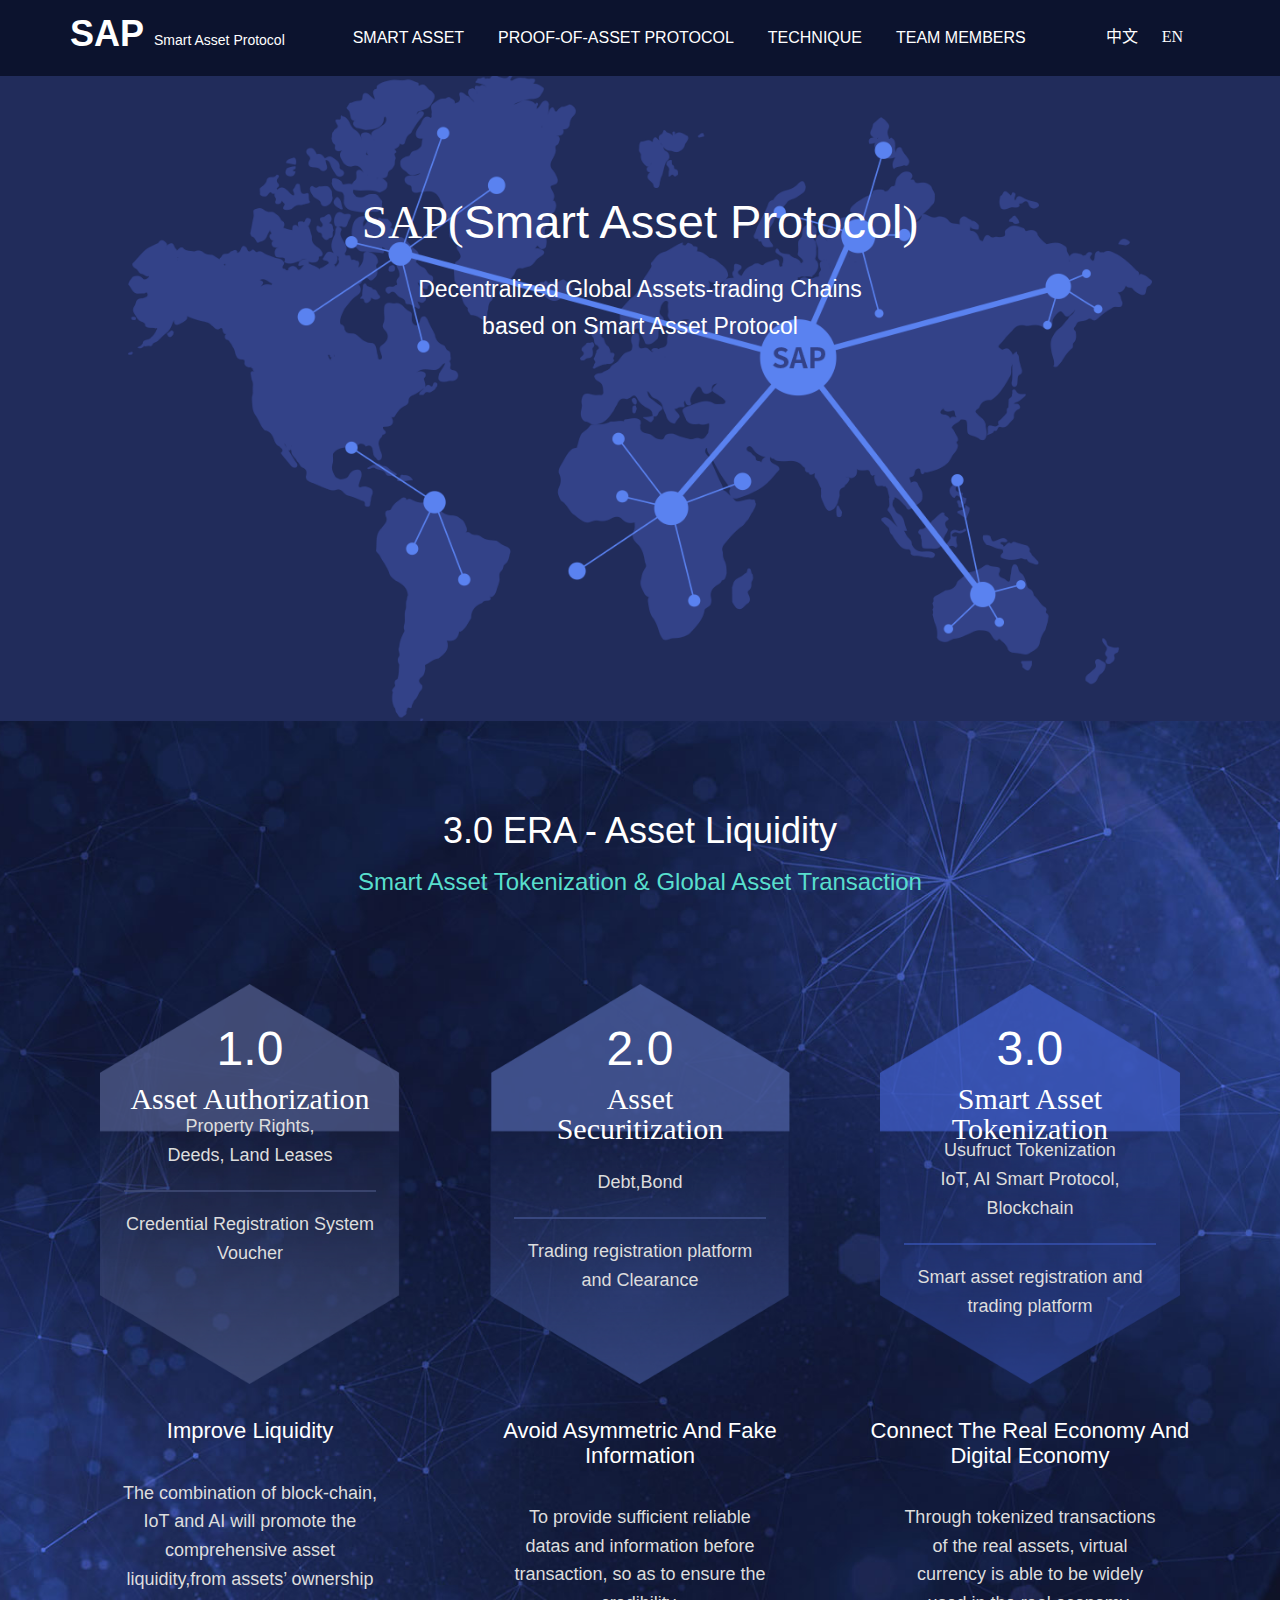
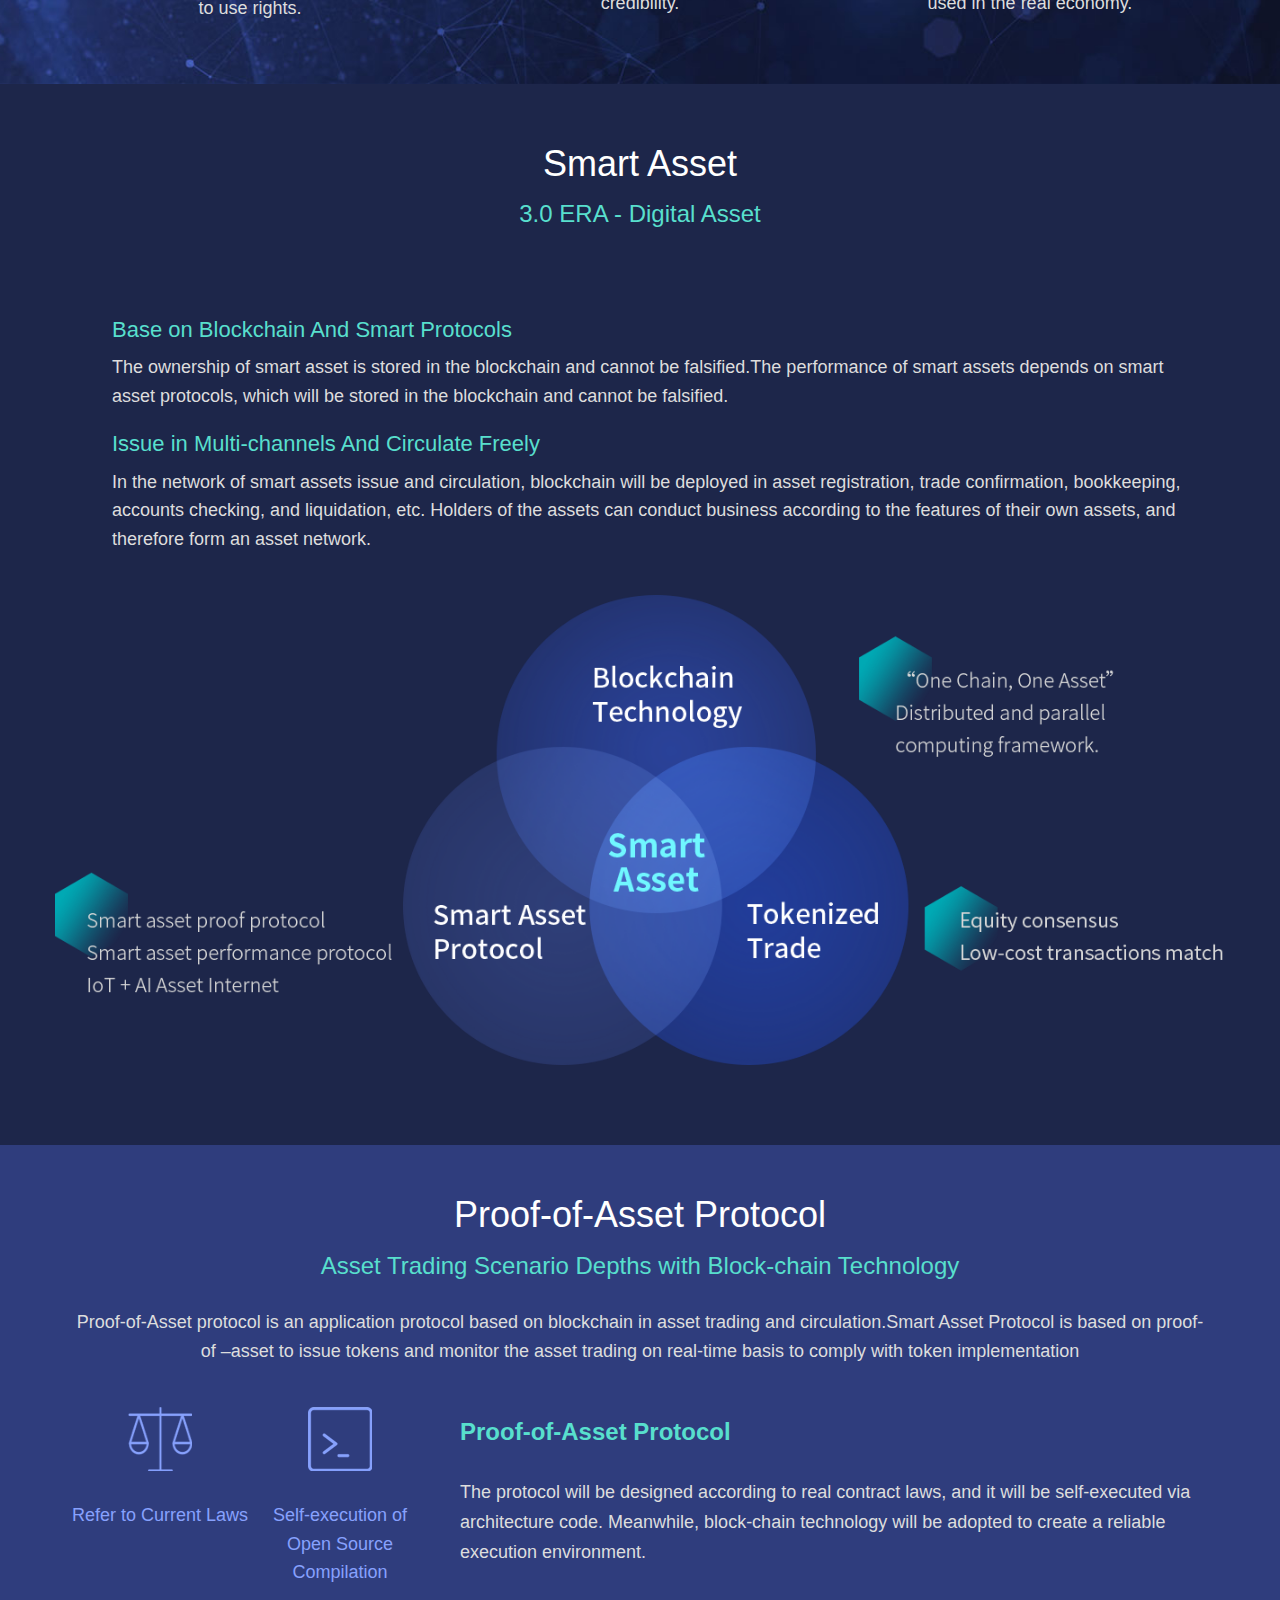
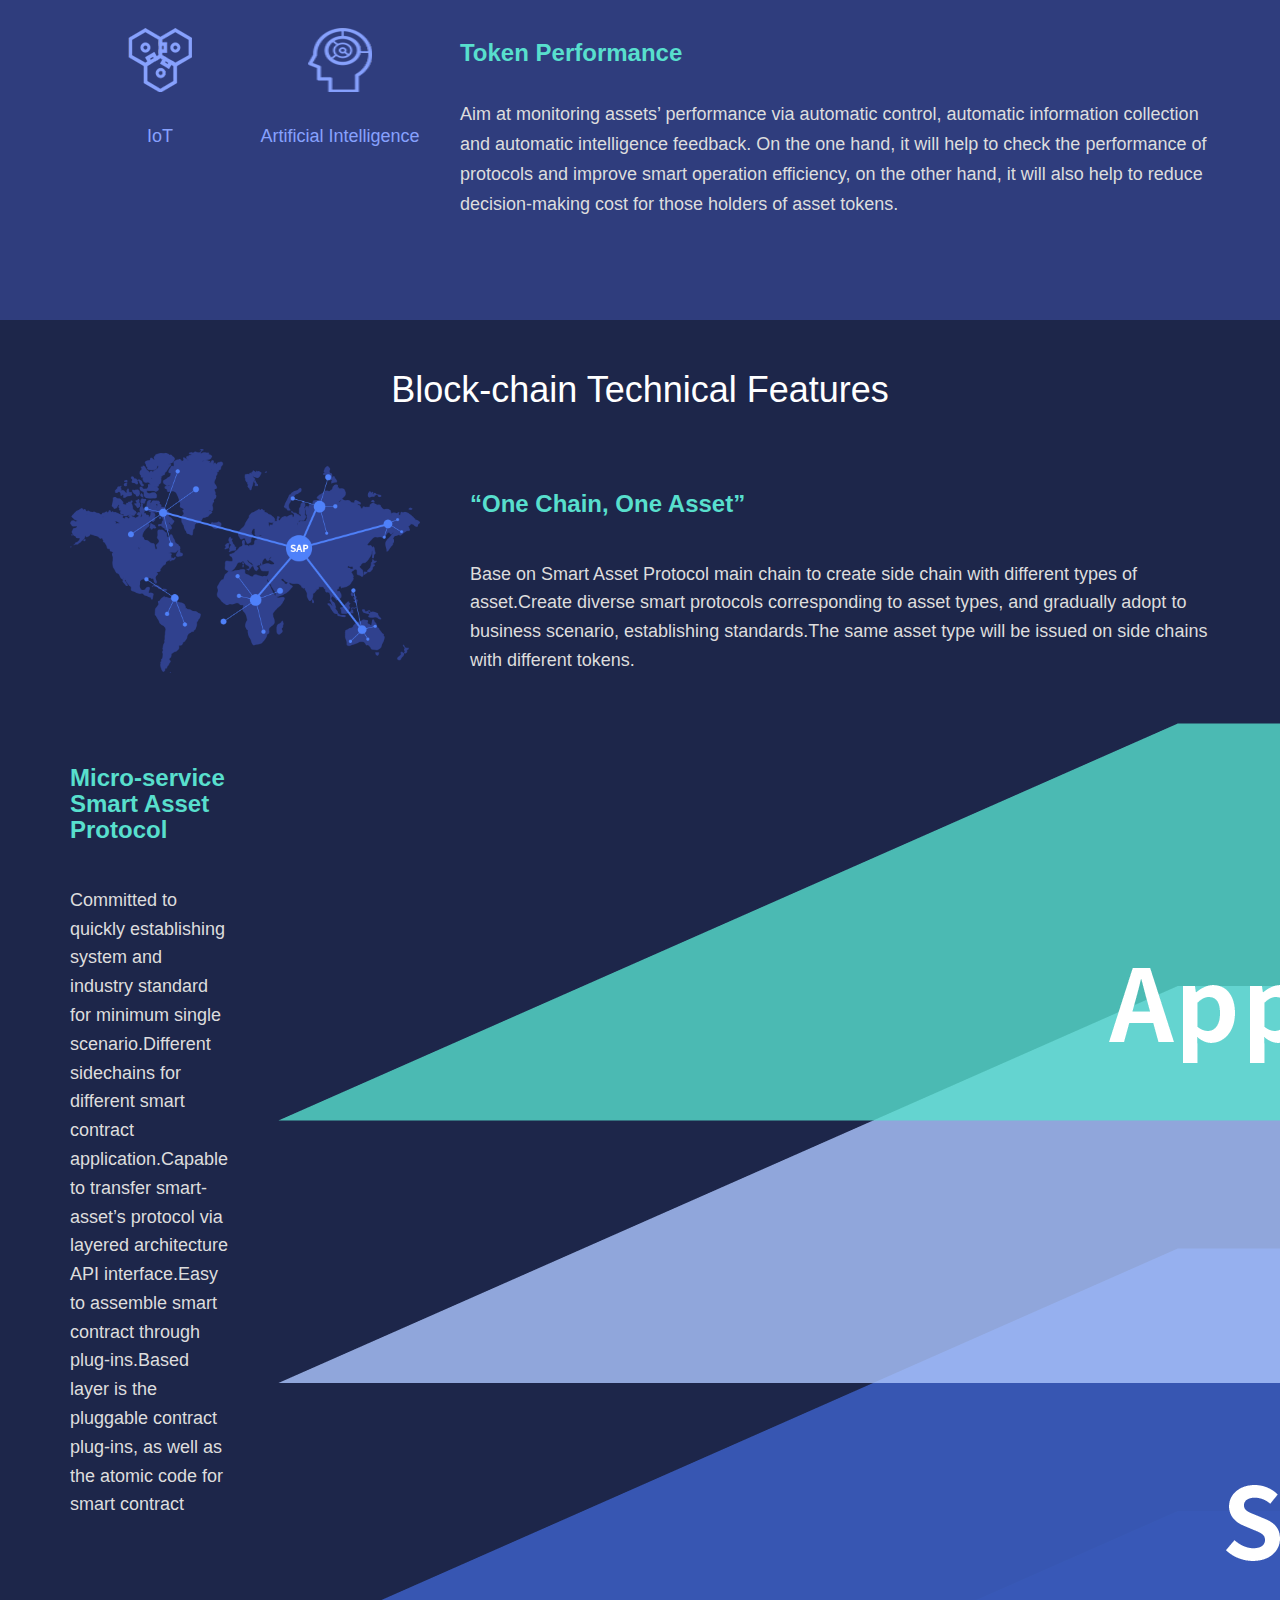
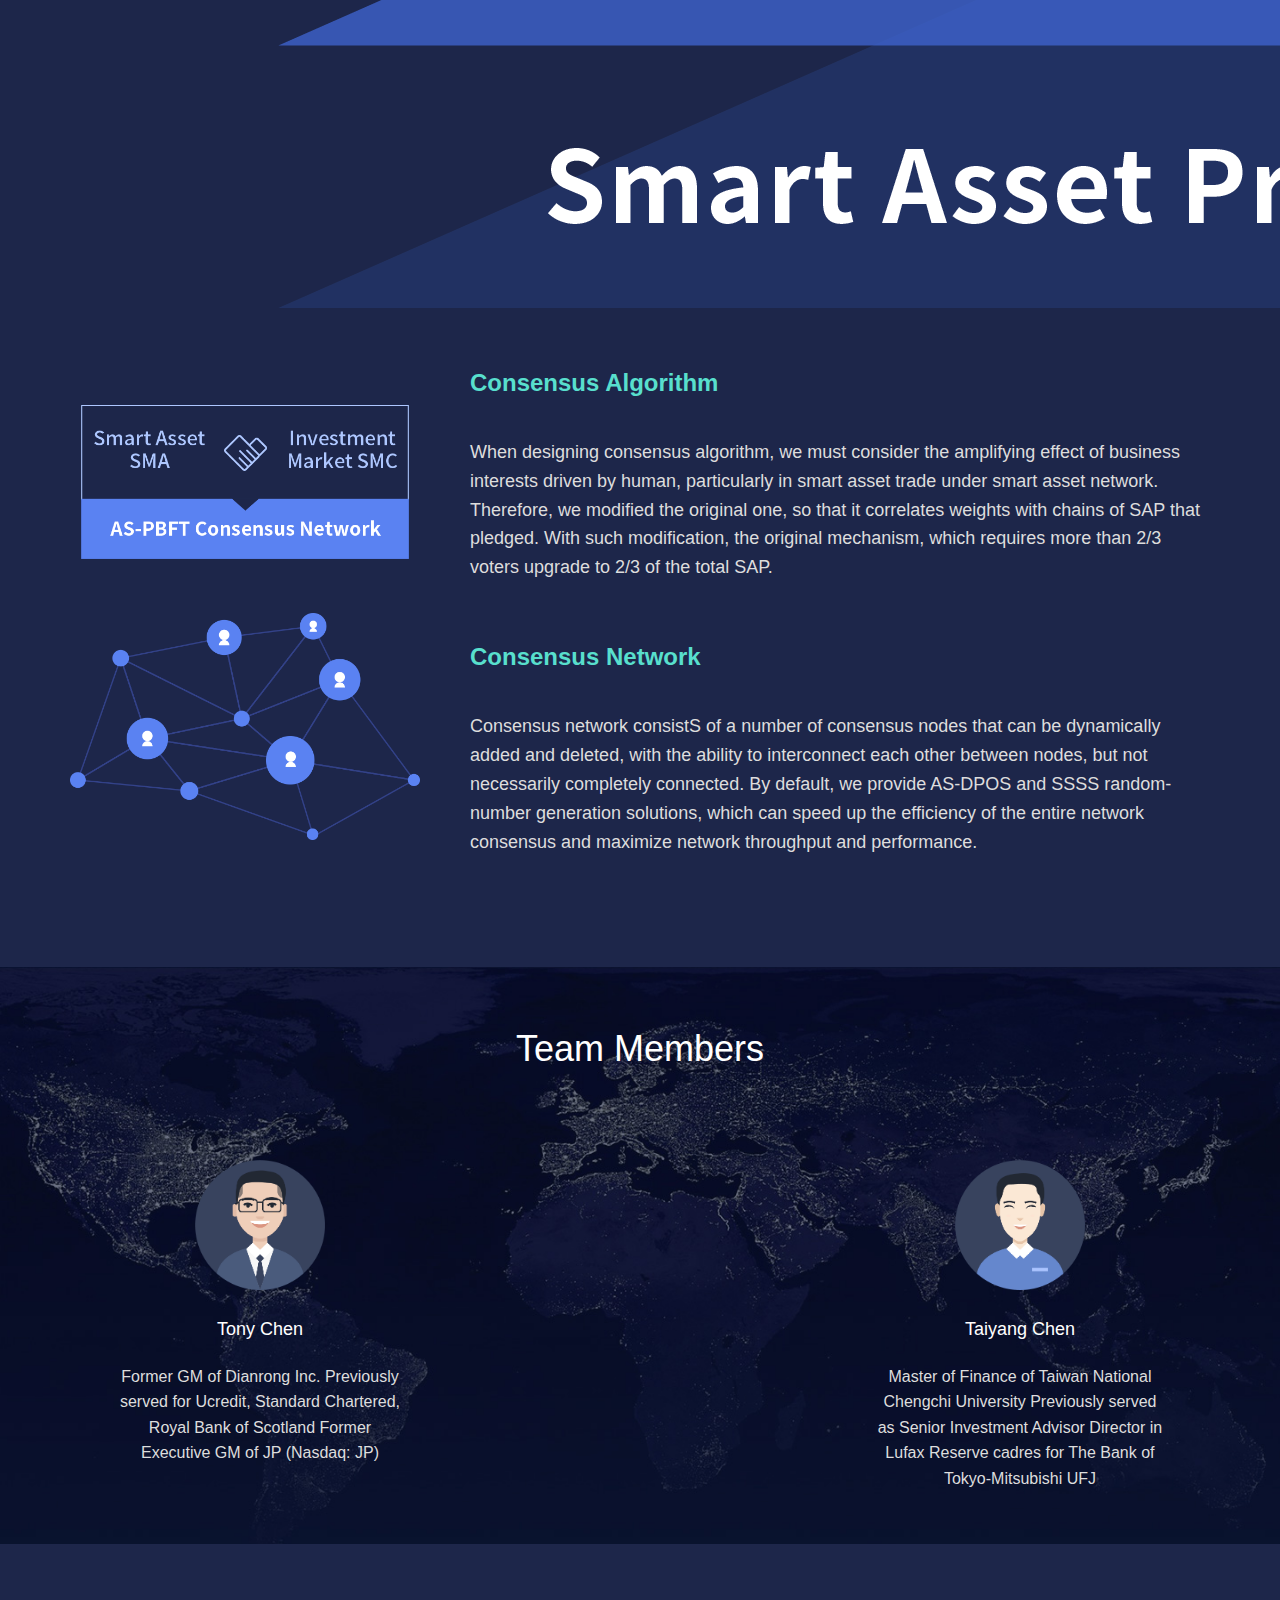
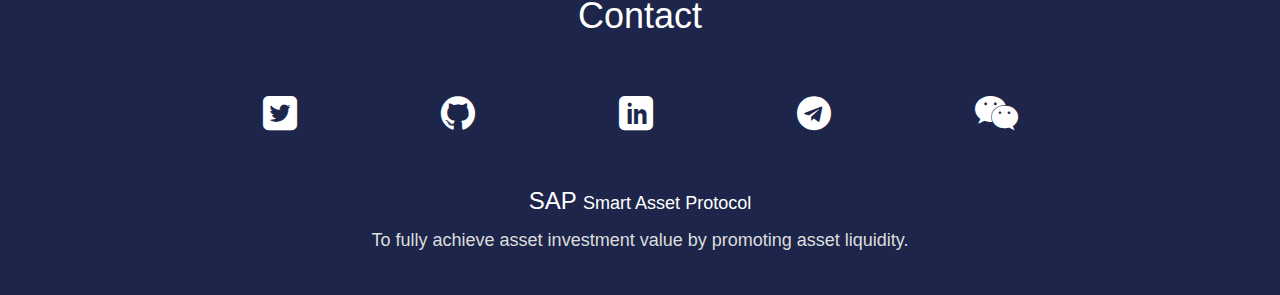
==== commit f859bb21: "中英文" ====
--- a/index.html
+++ b/index.html
@@ -49,13 +49,13 @@
 
     <div class="collapse navbar-collapse" id="bs-example-navbar-collapse-1">
         <ul class="nav">
-            <li><a href="#solution" class="page-scroll">智能资产</a></li>
-            <li><a href="#be_found" class="page-scroll">资产证明协议</a></li>
+            <li><a href="#solution" class="page-scroll" data-localize="header_nav1">智能资产</a></li>
+            <li><a href="#be_found" class="page-scroll" data-localize="header_nav2">资产证明协议</a></li>
             <!-- <li><a href="#how_it_works" class="page-scroll">智能资产交易</a></li> -->
             
-            <li><a href="#technology" class="page-scroll">技术特性</a></li>
+            <li><a href="#technology" class="page-scroll" data-localize="header_nav3">技术特性</a></li>
             
-            <li><a href="#testimonials" class="page-scroll">团队介绍</a></li>
+            <li><a href="#testimonials" class="page-scroll" data-localize="header_nav4">团队介绍</a></li>
             
             <!-- <a target="_blank" href="http://scapital-documents.oss-cn-beijing.aliyuncs.com/Smartledger%E7%99%BD%E7%9A%AE%E4%B9%A6.pdf" class="btn btn-trial">下载白皮书</a> -->
             <a href="javascript:;" class="btn btn-trial lang">EN</a>
@@ -78,7 +78,7 @@
                 </div>
                 <div class="content-div text-center">
                     <p class="video-title">SAP(<span>Smart Asset Protocol</span>)</p>
-                    <p class="video-tag">基于智能资产合约的去中心化全球资产交易链</p>
+                    <p class="video-tag" data-localize="videos_tag">基于智能资产合约的去中心化全球资产交易链</p>
                     <p class="video-button">
                         <!-- <a target="_blank" href="http://scapital-documents.oss-cn-beijing.aliyuncs.com/Smartledger%E7%99%BD%E7%9A%AE%E4%B9%A6.pdf">下载SML白皮书</a> -->
                         <!-- <a data-toggle="modal" data-target="#videoModal">查看视频<img src="./img/play.png"></a> -->
@@ -135,32 +135,32 @@
             <div class="row space30 mobile">
                 <div class="col-xs-12 col-sm-12">
                     <div class="box">
-                        <p class="percentage">1.0&nbsp;&nbsp;资产权益化</p>
-                        <div class="content-title">物权、产权、房契、地契<br> <div>确权登记系统凭证</div></div>
+                        <p class="percentage" data-localize="trial_block1_percentage_m">1.0&nbsp;&nbsp;资产权益化</p>
+                        <div class="content-title" data-localize="trial_block1_content_m">物权、产权、房契、地契<br> <div>确权登记系统凭证</div></div>
                     </div>
                 </div>
                 <div class="col-xs-12 col-sm-12">
                     <div class="box">
-                        <p class="percentage">2.0&nbsp;&nbsp;资产证券化</p>
-                        <div class="content-title">股权、债权、股票、债券<br> <div>交易登记平台<br>清结算系统</div></div>
+                        <p class="percentage" data-localize="trial_block2_percentage_m">2.0&nbsp;&nbsp;资产证券化</p>
+                        <div class="content-title" data-localize="trial_block2_content_m">股权、债权、股票、债券<br> <div>交易登记平台<br>清结算系统</div></div>
                     </div>
                 </div>
                 <div class="col-xs-12 col-sm-12">
                     <div class="box">
-                        <p class="percentage">3.0&nbsp;&nbsp;智能资产通证化</p>
-                        <div class="content-title">使用权、收益权、通证(coin\token)<br> <div>智能资产登记平台、清结算系统<br>物联网技术、人工智能<br>智能合约、区块链技术</div></div>
+                        <p class="percentage" data-localize="trial_block3_percentage_m">3.0&nbsp;&nbsp;智能资产通证化</p>
+                        <div class="content-title" data-localize="trial_block3_content_m">使用权、收益权、通证(coin\token)<br> <div>智能资产登记平台、清结算系统<br>物联网技术、人工智能<br>智能合约、区块链技术</div></div>
                     </div>
                 </div>
                 <div class="clearfix"></div>
-                <div class="content-bottom">
+                <div class="content-bottom" data-localize="trial_block1_bottom">
                     <h5>释放流动性</h5>
                     <p>区块链、物联网、人工智能技术的融合，推动资产从所有权到使用权完全被“赋予高流动性”</p>
                 </div>
-                <div class="content-bottom">
+                <div class="content-bottom" data-localize="trial_block2_bottom">
                     <h5>消除信息不对称及欺诈</h5>
                     <p>在交易之前为双方提供了可信赖的数据，从而确保提供更大的可靠性</p>
                 </div>
-                <div class="content-bottom">
+                <div class="content-bottom" data-localize="trial_block3_bottom">
                     <h5>链接实体与数字经济</h5>
                     <p>透过实体资产通证化交易让虚拟货币可被广泛使用在实体经济</p>
                 </div>
@@ -178,31 +178,31 @@
     <div class="row">
         <div class="col-md-12 text-center">
             <h3 class="section-heading text-center" data-localize="solution_head">Smart Asset Protocol智能资产</h3>
-            <p class="color-blue">3.0时代的数字资产</p>
+            <p class="color-blue" data-localize="solution_tag">3.0时代的数字资产</p>
             <div class="clearfix"></div>
             <div class="space50 content">
                 <div>
-                    <div class="img">
+                    <!-- <div class="img">
                         <img src="./img/icon1.png" alt="">
-                    </div>
+                    </div> -->
                     <div>
-                        <h5>基于区块链与智能资产合约</h5>
+                        <h5 data-localize="solution_title1">基于区块链与智能资产合约</h5>
                         <p data-localize="solution_content1">智能资产所有权通过区块链存储，不能被篡改<br>智能资产的行为取决于智能资产合约，合约基于区块链技术存储，不能被篡改</p>
                     </div>
                 </div>
                 <div>
-                    <div class="img">
+                    <!-- <div class="img">
                         <img src="./img/icon2.png" alt="">
-                    </div>
+                    </div> -->
                     <div>
-                        <h5>多方发行与自由流动</h5>
+                        <h5 data-localize="solution_title2">多方发行与自由流动</h5>
                         <p data-localize="solution_content2">在智能资产发行与流通网络中，区块链用于资产登记、交易确认、记账对账和清算等。<br>资产持有者可以按照自身资产特性在链上自行开展业务，从而形成资产互联网</p>
                     </div>
                     
                 </div>
             </div>
         </div>
-        <div class="col-md-12 text-center assets-img">
+        <div class="col-md-12 text-center assets-img" data-localize="solution_img">
             <img src="./img/image3.png" alt="">
         </div>
     </div>
@@ -236,7 +236,7 @@
                 </div>
                 <div class="col-md-8 col-sm-6 description">
                     <h5 class="color-blue text-weight" data-localize="be_found_content1_head">资产证明</h5>
-                    <p data-localize="be_found_content1_text">将借鉴合约法的相关原则设计，而合约的执行将依靠架构代码的自动执行，并采用区块链技术</p>
+                    <p data-localize="be_found_content1_text">将借鉴合约法的相关原则设计，而合约的执行将依靠架构代码的自动执行，并采用区块链技术打造可信的执行环境。</p>
                 </div>
             </div>
         </div>
@@ -284,17 +284,17 @@
                             <h5 class="color-blue text-weight" data-localize="technology_content2">微服务化智能资产合约</h5>
                             <p data-localize="technology_text2">致力于快速建立最小单场景的智能合约系统与行业标准。不同的侧链为不同的智能合约应用。通过分层架构的API接口，可以调用特定智能资产类智能合约。通过插件可以便捷组装各资产类型智能合约。底层可插拔的协议插件，也是智能合约原子级代码。</p>
                         </div>
-                        <div class="tech-img"><img src="./img/tech_02.png" alt=""></div>
+                        <div class="tech-img" data-localize="technology_img"><img src="./img/tech_02.png" alt=""></div>
                     </div>
                     <div class="technology-second tech-mb">
-                        <div class="tech-img"><img src="./img/tech_02.png" alt=""></div>
+                        <div class="tech-img" data-localize="technology_img"><img src="./img/tech_02.png" alt=""></div>
                         <div class="tech-text">
                             <h5 class="color-blue text-weight" data-localize="technology_content2">微服务化智能资产合约</h5>
                             <p data-localize="technology_text2">致力于快速建立最小单场景的智能合约系统与行业标准。不同的侧链为不同的智能合约应用。通过分层架构的API接口，可以调用特定智能资产类智能合约。通过插件可以便捷组装各资产类型智能合约。底层可插拔的协议插件，也是智能合约原子级代码。</p>
                         </div>
                     </div>
                     <div class="technology-three">
-                        <div class="tech-img"><img src="./img/tech_03.png" alt=""></div>
+                        <div class="tech-img" data-localize="technology_img1"><img src="./img/tech_03.png" alt=""></div>
                         <div class="tech-text">
                             <h5 class="color-blue text-weight" data-localize="technology_content3">共识算法</h5>
                             <p data-localize="technology_text3">在设计共识算法时，我们必须考虑到商业利益对人类驱动力的放大效果。尤其是在智能资产网络中进行的商业行为是智能资产的交易。因此， 我们对原有的共识机制进行了修改，使验证人投票的权重与其所抵押的链上SAP关联相对应。这样一来，原来需要超过 2/3 投票人才能确认生成区块的机制，被修改为超过 2/3 的总SAP</p>
@@ -375,7 +375,7 @@
     <div class="container">
         <div class="row space40 team">
                 <div class="col-md-12 text-center">
-                    <h3 style="color: #fff;">团队介绍</h3>
+                    <h3 style="color: #fff;" data-localize="testimonials_title">团队介绍</h3>
                 </div>
                 <!-- PC -->
                 <div id="pcTeam" class="col-md-12 text-center space80">
@@ -389,7 +389,7 @@
                             <div class="content-middle">
                                 <p class="feature-title ">Tony Chen</p>
                             </div>
-                            <p class="details">前点融网业务拓展总经理、曾供职于Ucredit、渣打银行、苏格兰皇家银行,钜派 执行总经理 (Nasdaq: JP),交大高金金融MBA</p>
+                            <p class="details" data-localize="testimonials_character1">前点融网业务拓展总经理、曾供职于Ucredit、渣打银行、苏格兰皇家银行,钜派 执行总经理 (Nasdaq: JP),交大高金金融MBA</p>
                         </div>
                     </div>
                     <!-- <div class="col-md-4 col-sm-6 col-xs-12">
@@ -415,7 +415,7 @@
                             <div class="content-middle">
                                 <p class="feature-title ">Taiyang Chen</p>
                             </div>
-                            <p class="details">曾任平安陆金所资深投资顾问总监,日商东京三菱日联银行储备干部等，台湾国立政治大学金融硕士</p>
+                            <p class="details" data-localize="testimonials_character2">曾任平安陆金所资深投资顾问总监,日商东京三菱日联银行储备干部等，台湾国立政治大学金融硕士</p>
                         </div>
                     </div>
                     
@@ -437,7 +437,7 @@
                                         <div class="content-middle">
                                             <p class="feature-title ">Tony Chen</p>
                                         </div>
-                                        <p class="details">前点融网业务拓展总经理、曾供职于Ucredit、渣打银行、苏格兰皇家银行,钜派 执行总经理 (Nasdaq: JP),交大高金金融MBA</p>
+                                        <p class="details" data-localize="testimonials_character1">前点融网业务拓展总经理、曾供职于Ucredit、渣打银行、苏格兰皇家银行,钜派 执行总经理 (Nasdaq: JP),交大高金金融MBA</p>
                                     </div>
                                 </div>
                             </div>
@@ -467,7 +467,7 @@
                                         <div class="content-middle">
                                             <p class="feature-title ">Taiyang Chen</p>
                                         </div>
-                                        <p class="details">曾任平安陆金所资深投资顾问总监,日商东京三菱日联银行储备干部等，台湾国立政治大学金融硕士</p>
+                                        <p class="details" data-localize="testimonials_character2">曾任平安陆金所资深投资顾问总监,日商东京三菱日联银行储备干部等，台湾国立政治大学金融硕士</p>
                                     </div>
                                 </div>
                             </div>
@@ -964,7 +964,7 @@
     <div class="container">
         <div class="row">
             <div class="col-md-12 text-center">
-                <h3 style="color:#fff;">联系我们</h3>
+                <h3 style="color:#fff;" data-localize="footer_title">联系我们</h3>
             </div>
             <div class="clearfix"></div>
             <div class="col-md-12 link text-center space20">
@@ -1013,24 +1013,87 @@
         if(window.navigator.language === 'zh-CN'){
             $("[data-localize]").localize("sap");
         }else if(window.navigator.language === 'en'){
+            if($('#enCss')){
+                $('#enCss').remove();
+                $("<link>")
+                    .attr({ rel: "stylesheet",
+                    type: "text/css",
+                    href: "./css/en.css",
+                    id: 'enCss'
+                    })
+                    .appendTo("head");
+            }else{
+                $("<link>")
+                    .attr({ rel: "stylesheet",
+                    type: "text/css",
+                    href: "./css/en.css",
+                    id: 'enCss'
+                    })
+                    .appendTo("head");
+            }
             $("[data-localize]").localize("sap", { language: "en" });
         }
         var sessionLang = sessionStorage.getItem('lang');
         console.log(sessionLang);
         if(sessionLang === 'en'){
+            if($('#enCss')){
+                $('#enCss').remove();
+                $("<link>")
+                    .attr({ rel: "stylesheet",
+                    type: "text/css",
+                    href: "./css/en.css",
+                    id: 'enCss'
+                    })
+                    .appendTo("head");
+            }else{
+                $("<link>")
+                    .attr({ rel: "stylesheet",
+                    type: "text/css",
+                    href: "./css/en.css",
+                    id: 'enCss'
+                    })
+                    .appendTo("head");
+            }
             $("[data-localize]").localize("sap", { language: "en" });
         }else if(sessionLang === 'zh-CN'){
+            if($('#enCss')){
+                $('#enCss').remove();
+            }
             $("[data-localize]").localize("sap");
         }else{
+            if($('#enCss')){
+                $('#enCss').remove();
+            }
             $("[data-localize]").localize("sap");
         }
         
         $("a.lang").click(function(e){
             console.log(e.target.innerHTML);
             if(e.target.innerHTML === 'EN'){
+                if($('#enCss')){
+                    $('#enCss').remove();
+                    $("<link>")
+                        .attr({ rel: "stylesheet",
+                        type: "text/css",
+                        href: "./css/en.css",
+                        id: 'enCss'
+                        })
+                        .appendTo("head");
+                }else{
+                    $("<link>")
+                        .attr({ rel: "stylesheet",
+                        type: "text/css",
+                        href: "./css/en.css",
+                        id: 'enCss'
+                        })
+                        .appendTo("head");
+                }
                 $("[data-localize]").localize("sap", { language: "en" });
                 sessionStorage.setItem('lang','en');
             }else if(e.target.innerHTML === '中文'){
+                if($('#enCss')){
+                    $('#enCss').remove();
+                }
                 $("[data-localize]").localize("sap");
                 sessionStorage.setItem('lang','zh-CN');
             }
--- a/css/index.css
+++ b/css/index.css
@@ -23,16 +23,16 @@
     text-transform: initial;
 }
 p,span,h1,h2,h3,h4,h5,a,button,div{
-    font-family: Microsoft YaHei, SimHei;
+    font-family: Helvetica ,Microsoft YaHei, SimHei;
 }
 .percentage, .section-heading, .trial .btn-trial{
-    font-family: Microsoft YaHei, SimHei;
+    font-family: Helvetica, Microsoft YaHei, SimHei;
 }
 .nav li a{
-    font-family: Microsoft YaHei, SimHei;
+    font-family: Helvetica, Microsoft YaHei, SimHei;
 }
 .details, .feature-title, .instructions, .monthly, .yearly{
-    font-family: Microsoft YaHei, SimHei;
+    font-family: Helvetica, Microsoft YaHei, SimHei;
 }
 /* 导航栏 */
 .navbar h1{
@@ -286,7 +286,7 @@
     background-color: #1d264a;
 }
 .solution .content h5{
-    color: #fff;
+    color: #58dfcd;
     text-align: left;
 }
 .solution .content p{
@@ -297,6 +297,7 @@
 .solution .content > div{
     display: flex;
     justify-content: center;
+    padding-left: 3em;
 }
 .solution .content > div > .img{
     flex: 1;
@@ -887,7 +888,9 @@
     .solution .assets-img img{
         width: 90%;
     }
-
+    .solution .content > div{
+        padding-left: 1em;
+    }
     .be_found .text-2{
         font-size: 14px;
         padding: 0 20px;
